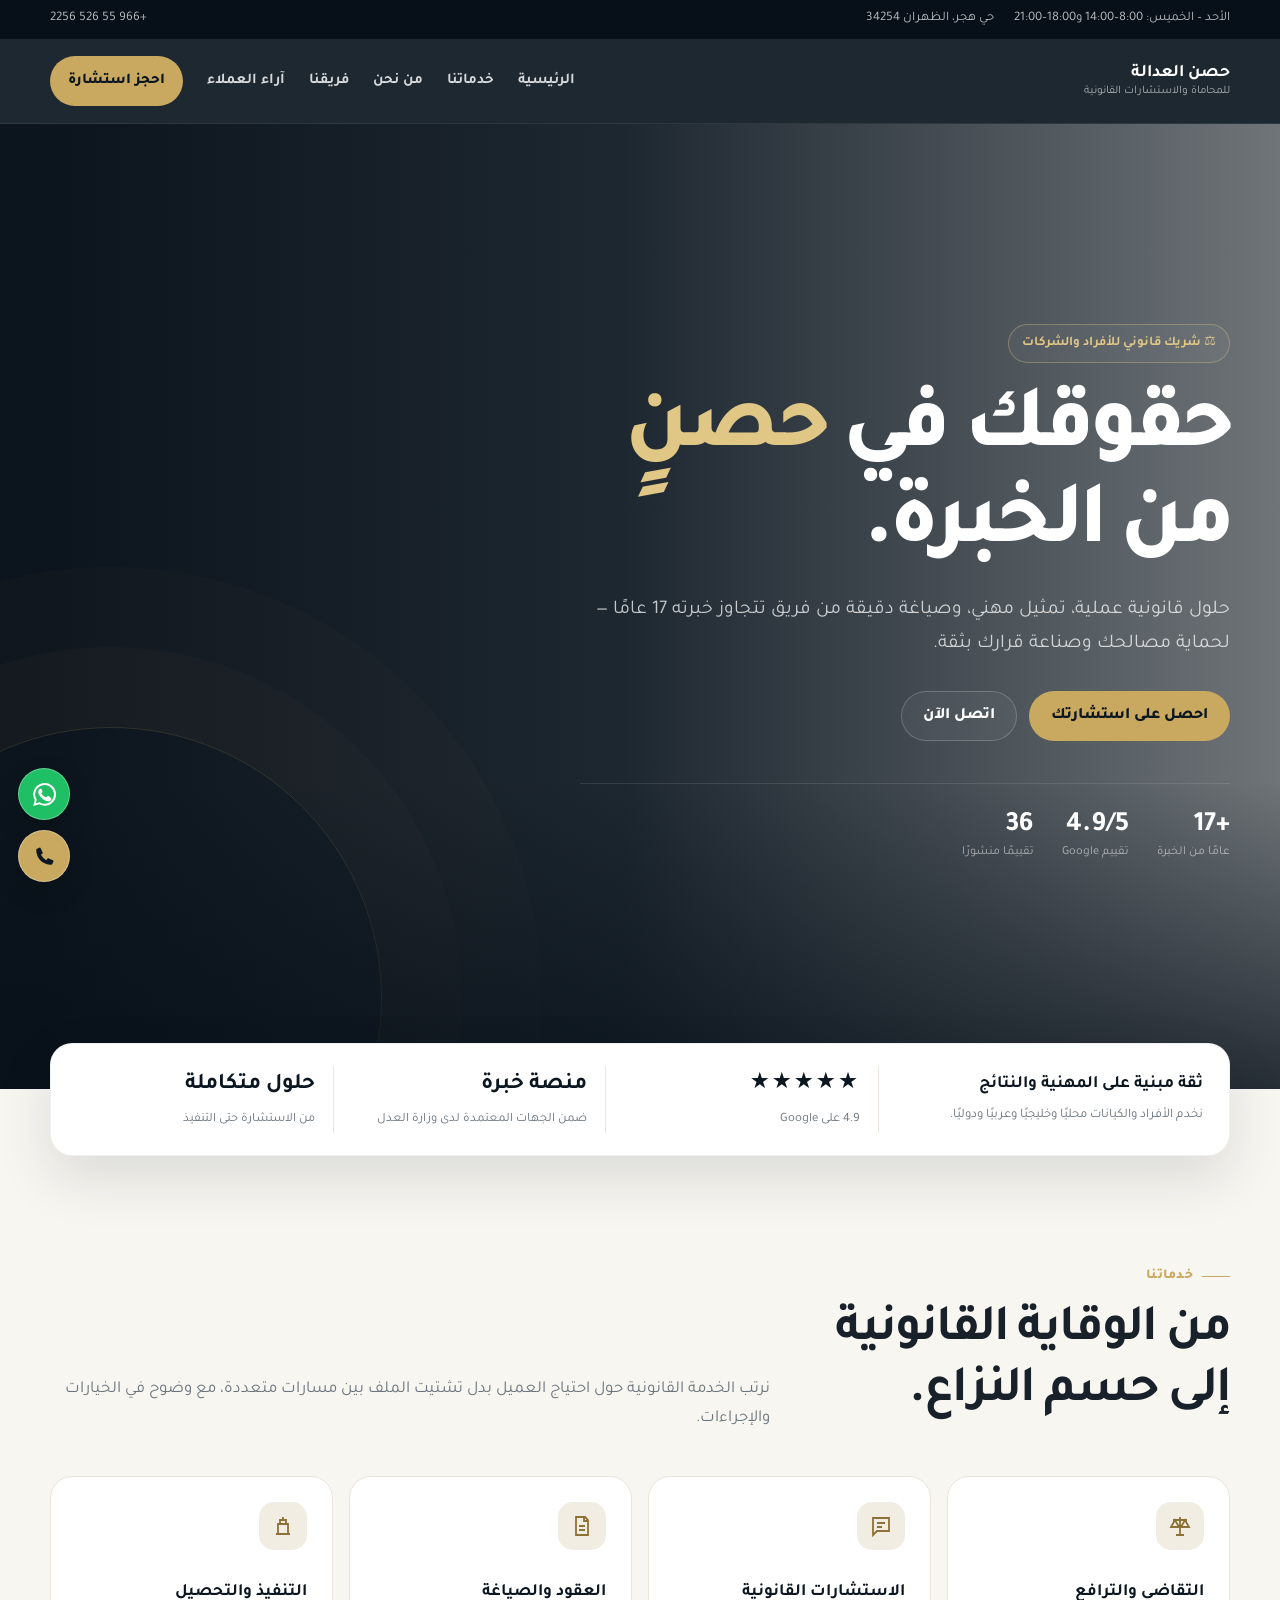
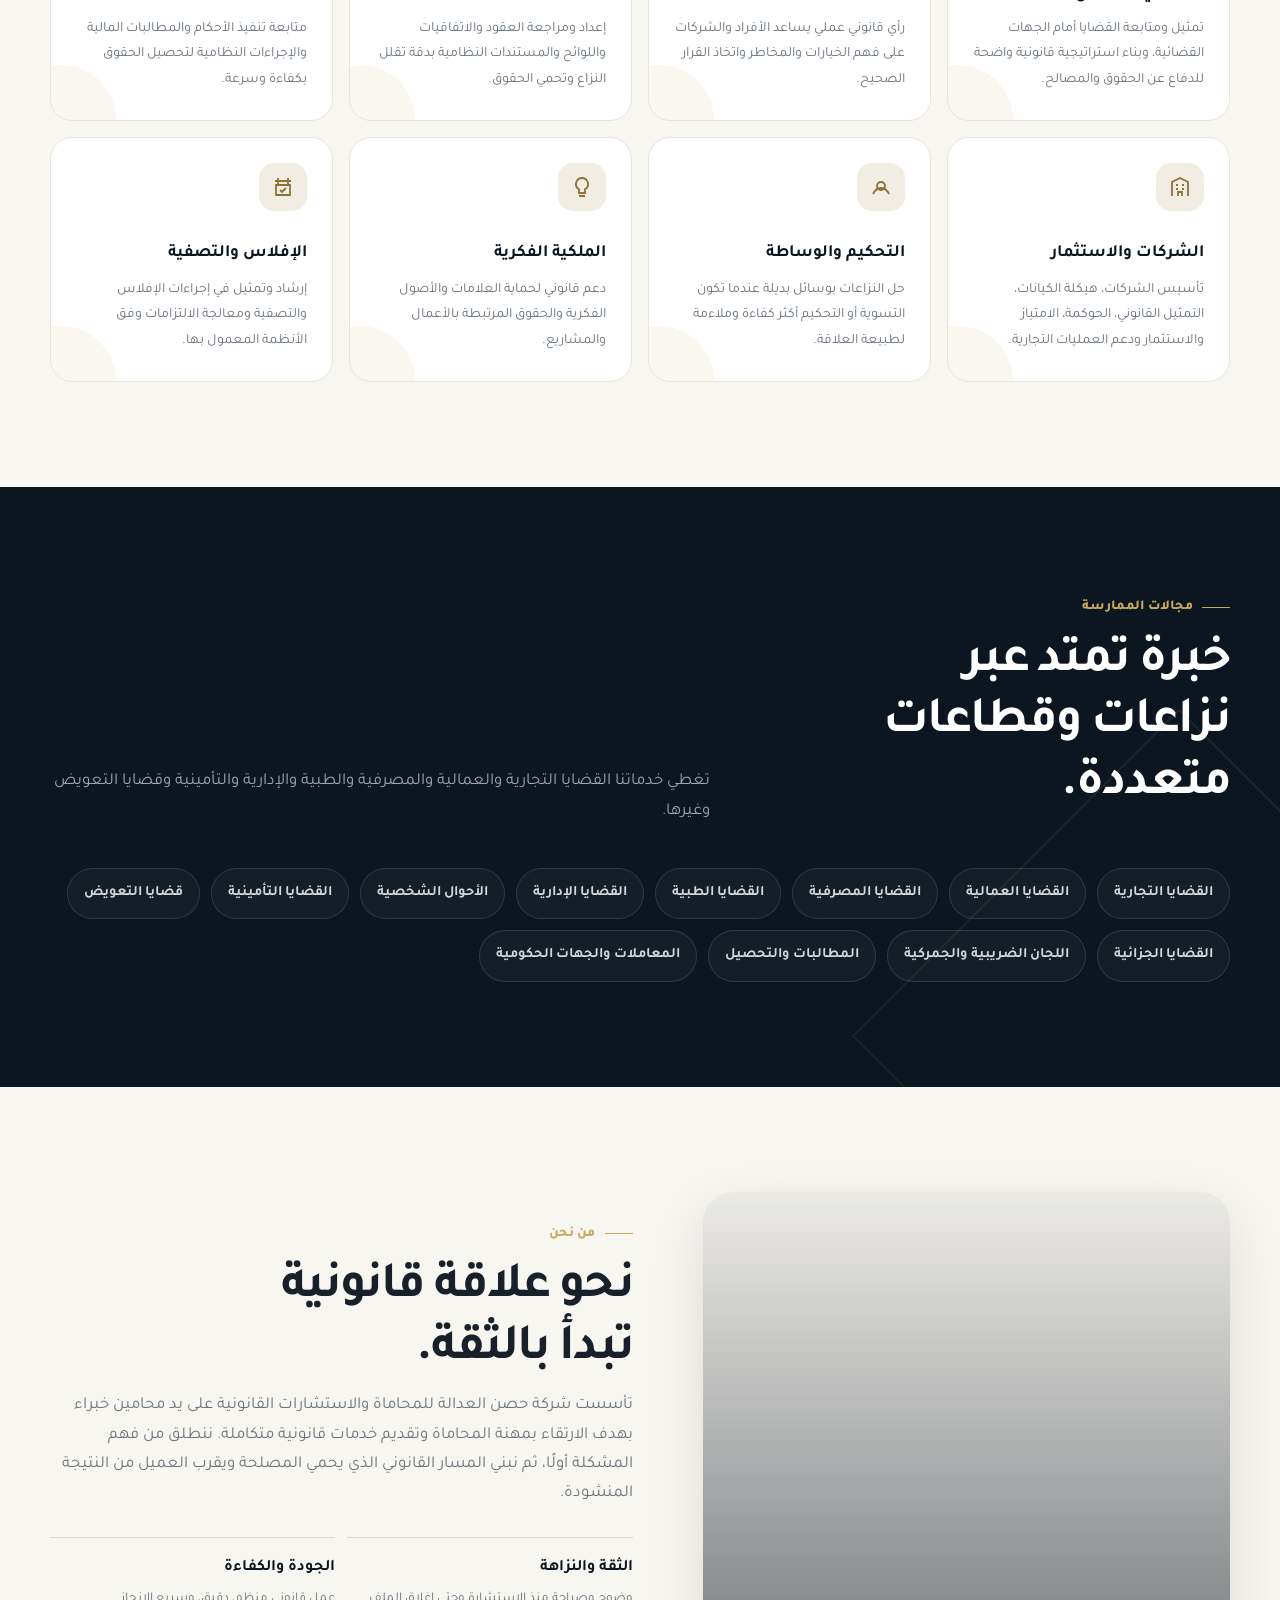
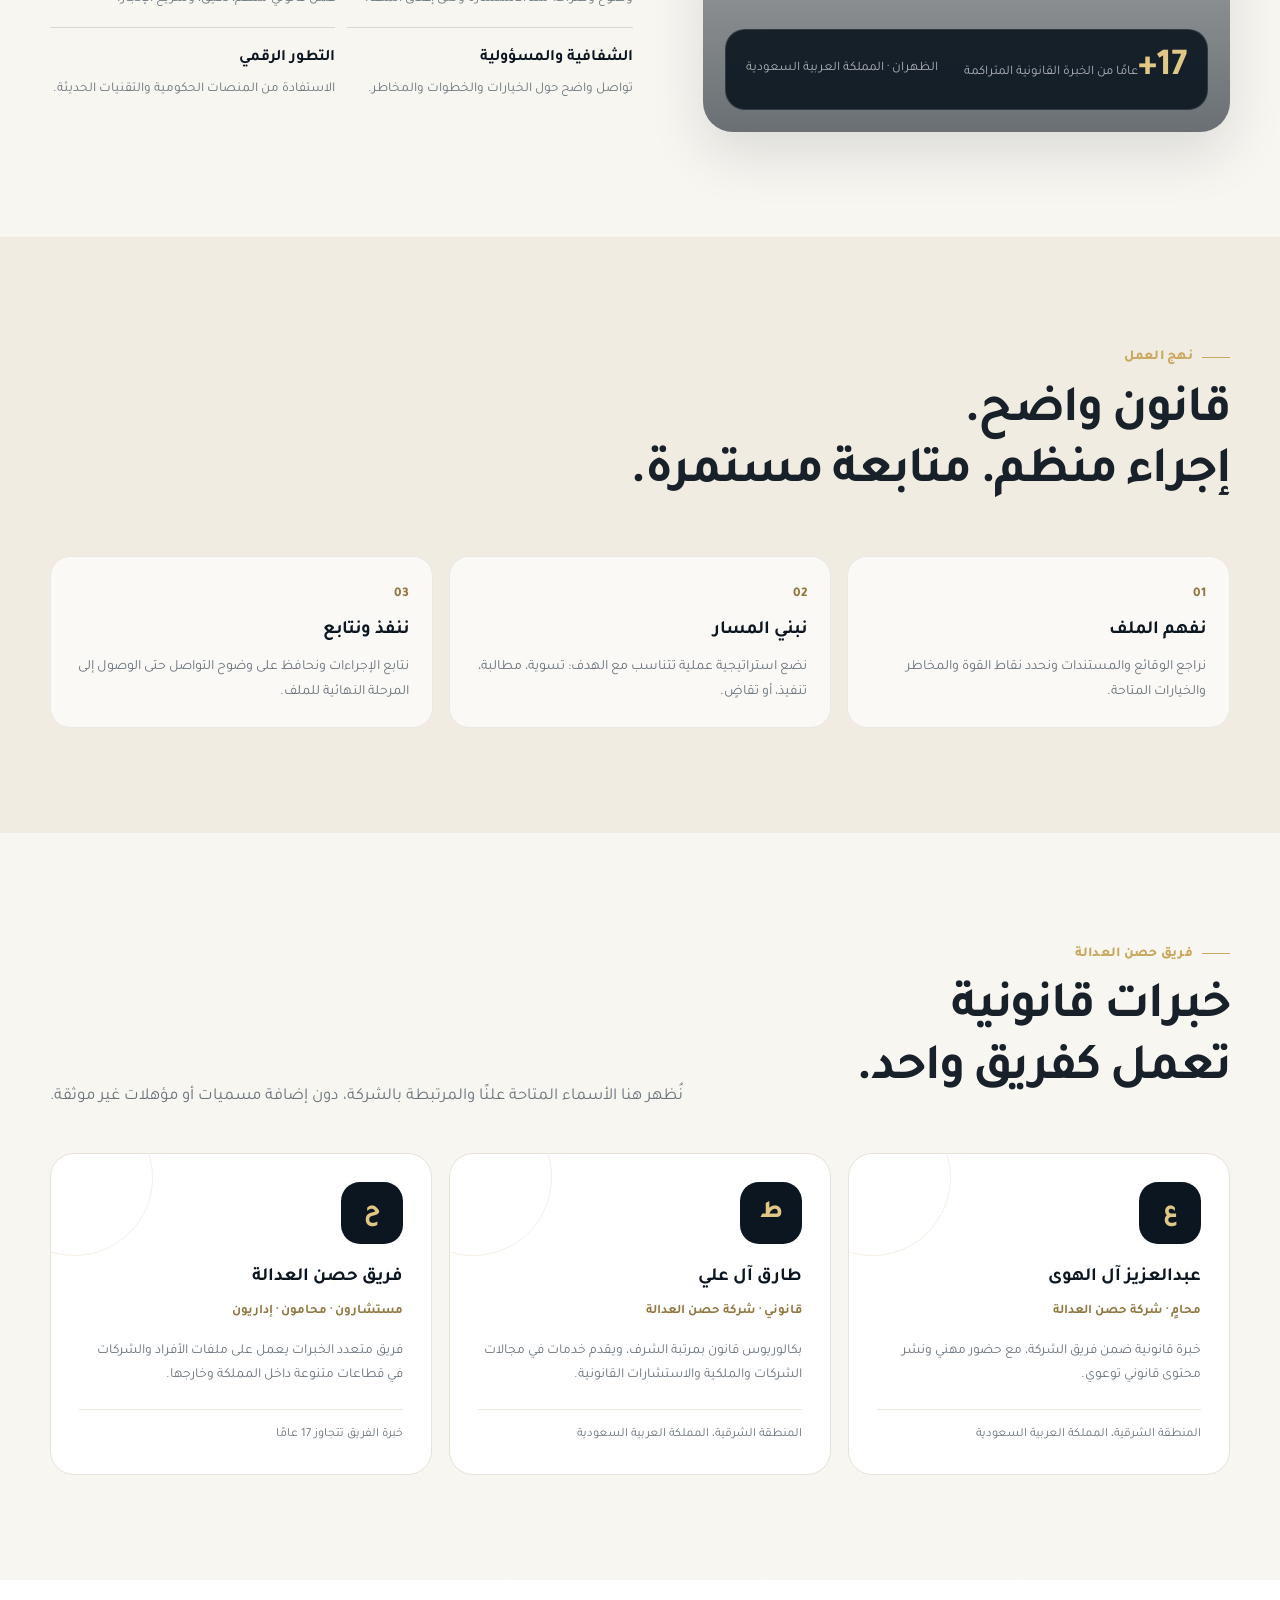
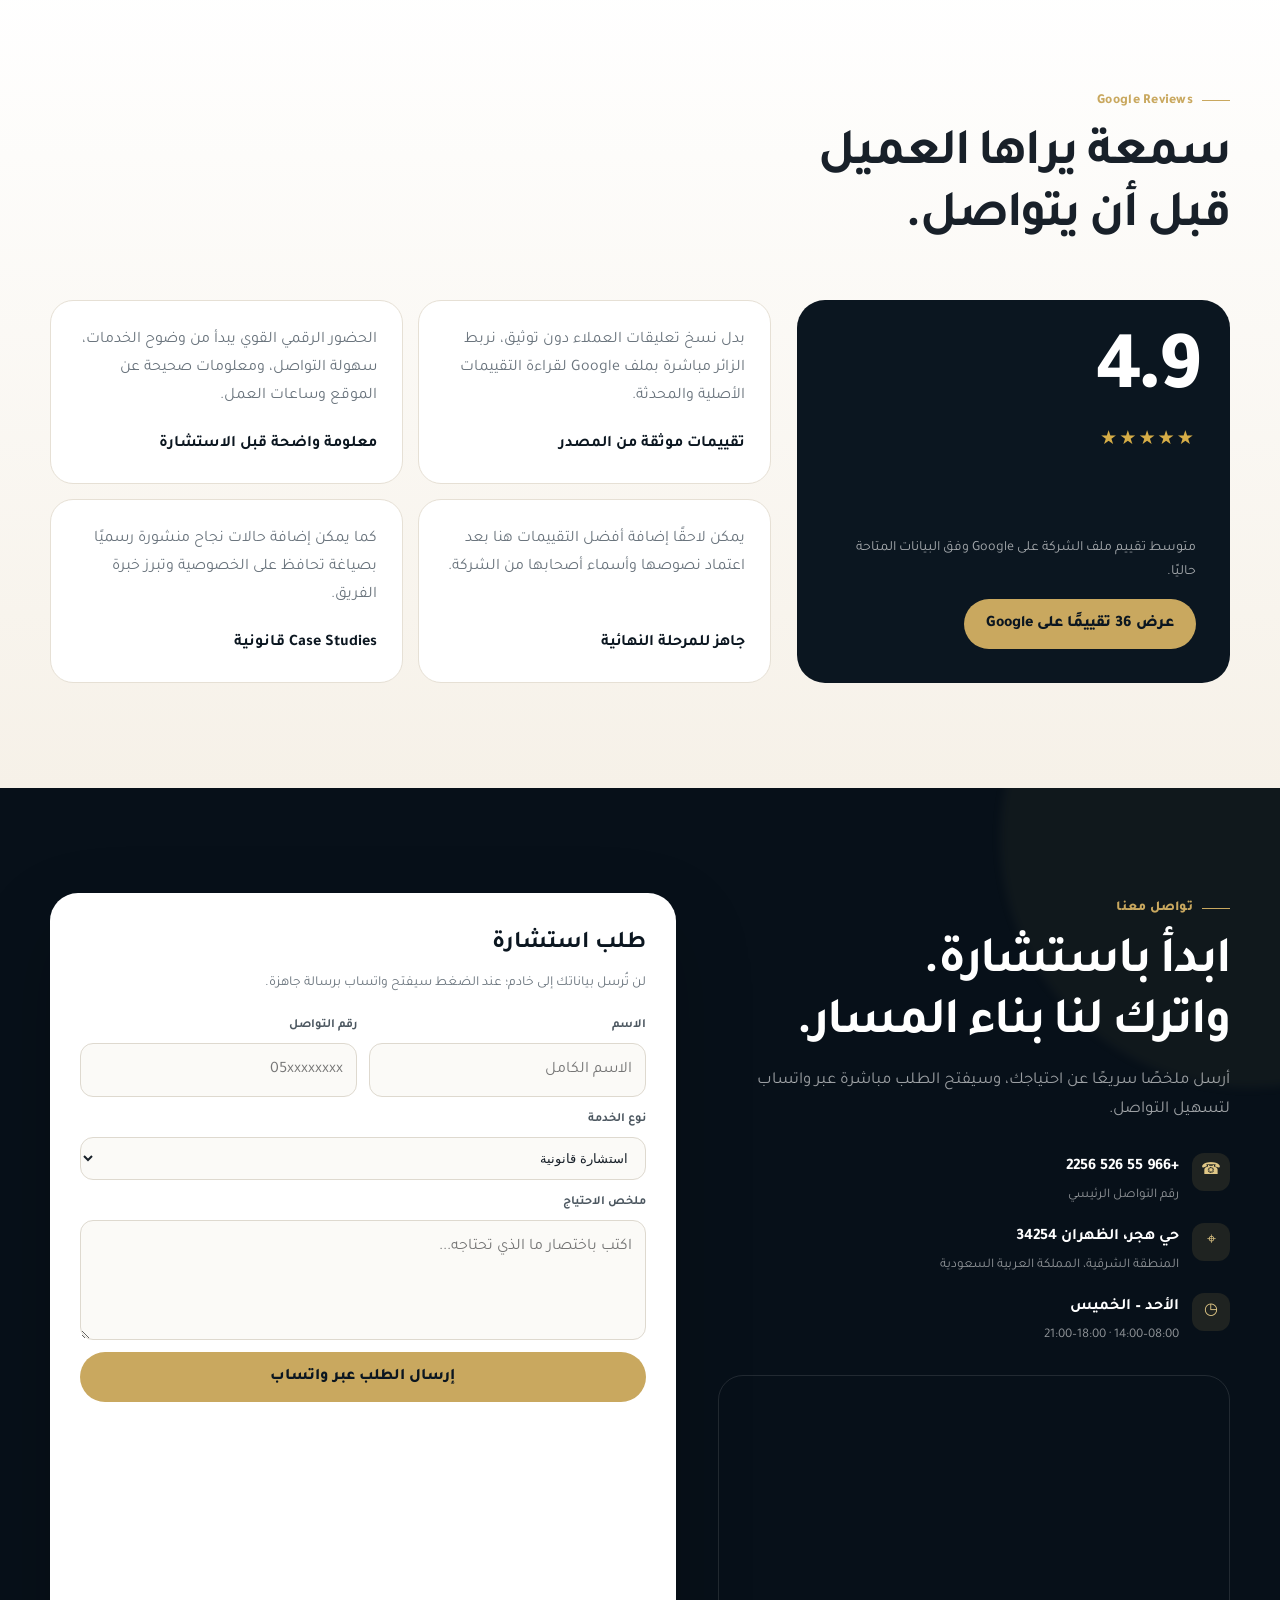
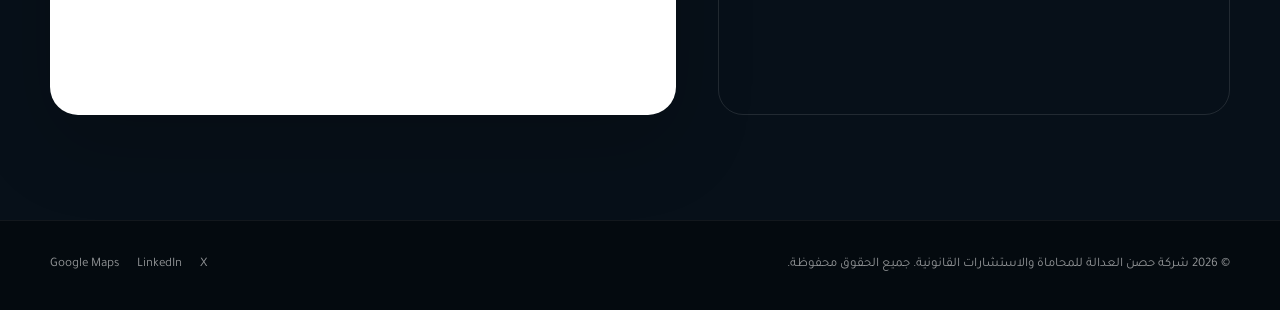
==== index.html @ 7fd6a467 "Build initial Hisn Al Adalah temporary website" ====
<!DOCTYPE html>
<html lang="ar" dir="rtl">
<head>
  <meta charset="UTF-8" />
  <meta name="viewport" content="width=device-width, initial-scale=1.0" />
  <meta name="theme-color" content="#0b1620" />
  <meta name="description" content="شركة حصن العدالة للمحاماة والاستشارات القانونية في الظهران. خدمات قانونية متكاملة للأفراد والشركات بخبرة فريق تتجاوز 17 عامًا." />
  <meta name="keywords" content="حصن العدالة, محامي الظهران, محامي الدمام, استشارات قانونية, محاماة, تقاضي, تنفيذ, عقود, شركات" />
  <meta property="og:title" content="حصن العدالة | للمحاماة والاستشارات القانونية" />
  <meta property="og:description" content="شريكك القانوني لحماية الحقوق وصناعة القرار بثقة." />
  <meta property="og:type" content="website" />
  <title>حصن العدالة | للمحاماة والاستشارات القانونية</title>
  <link rel="preconnect" href="https://fonts.googleapis.com" />
  <link rel="preconnect" href="https://fonts.gstatic.com" crossorigin />
  <link href="https://fonts.googleapis.com/css2?family=Tajawal:wght@400;500;600;700;800&display=swap" rel="stylesheet" />
  <style>
    :root {
      --navy: #0b1620;
      --navy-2: #102330;
      --navy-3: #173242;
      --gold: #c9a85f;
      --gold-2: #e0c786;
      --paper: #f8f6f1;
      --white: #ffffff;
      --ink: #182029;
      --muted: #6a747d;
      --line: rgba(201, 168, 95, .22);
      --shadow: 0 22px 55px rgba(10, 22, 32, .12);
      --radius: 24px;
      --max: 1180px;
    }

    * { box-sizing: border-box; }
    html { scroll-behavior: smooth; }
    body {
      margin: 0;
      font-family: "Tajawal", system-ui, -apple-system, sans-serif;
      color: var(--ink);
      background: var(--paper);
      line-height: 1.75;
      overflow-x: hidden;
    }
    body.menu-open { overflow: hidden; }
    a { color: inherit; text-decoration: none; }
    img { max-width: 100%; display: block; }
    button, input, textarea { font: inherit; }
    ::selection { background: var(--gold); color: var(--navy); }

    .container { width: min(calc(100% - 40px), var(--max)); margin-inline: auto; }
    .eyebrow {
      display: inline-flex;
      align-items: center;
      gap: 9px;
      color: var(--gold);
      font-size: .86rem;
      font-weight: 800;
      letter-spacing: .02em;
    }
    .eyebrow::before { content: ""; width: 28px; height: 1px; background: currentColor; }
    .section-title { margin: 12px 0 10px; font-size: clamp(2rem, 4vw, 3.35rem); line-height: 1.2; letter-spacing: -.04em; }
    .section-lead { margin: 0; color: var(--muted); max-width: 720px; font-size: 1.05rem; }

    .topbar { background: #071019; color: rgba(255,255,255,.72); font-size: .82rem; }
    .topbar-inner { min-height: 39px; display: flex; align-items: center; justify-content: space-between; gap: 18px; }
    .topbar-group { display: flex; gap: 20px; flex-wrap: wrap; }
    .topbar a:hover { color: var(--gold-2); }

    header {
      position: sticky;
      top: 0;
      z-index: 30;
      background: rgba(11, 22, 32, .92);
      backdrop-filter: blur(18px);
      border-bottom: 1px solid rgba(255,255,255,.07);
    }
    .nav { min-height: 84px; display: flex; align-items: center; justify-content: space-between; gap: 24px; }
    .brand { display: flex; align-items: center; gap: 12px; color: white; min-width: 225px; }
    .brand img { width: 58px; height: 58px; object-fit: contain; filter: drop-shadow(0 8px 20px rgba(0,0,0,.16)); }
    .brand-copy { display: grid; line-height: 1.25; }
    .brand-copy strong { font-size: 1.1rem; }
    .brand-copy span { font-size: .72rem; color: rgba(255,255,255,.62); }
    .nav-links { display: flex; align-items: center; gap: 24px; color: rgba(255,255,255,.82); font-size: .94rem; font-weight: 600; }
    .nav-links a { position: relative; padding-block: 8px; }
    .nav-links a::after { content:""; position:absolute; right:0; bottom:0; height:1px; width:0; background:var(--gold); transition:.25s ease; }
    .nav-links a:hover { color: white; }
    .nav-links a:hover::after { width:100%; }
    .nav-cta { display:inline-flex; align-items:center; gap:8px; background:var(--gold); color:var(--navy)!important; padding:12px 18px!important; border-radius:999px; font-weight:800!important; }
    .nav-cta::after { display:none; }
    .menu-btn { display:none; border:1px solid rgba(255,255,255,.15); background:transparent; color:white; width:45px; height:45px; border-radius:14px; cursor:pointer; font-size:1.35rem; }

    .hero {
      position: relative;
      min-height: 720px;
      display: grid;
      align-items: center;
      overflow: hidden;
      color: white;
      background:
        linear-gradient(90deg, rgba(7,16,25,.98) 3%, rgba(11,22,32,.92) 49%, rgba(11,22,32,.58) 100%),
        url('https://images.unsplash.com/photo-1589829545856-d10d557cf95f?auto=format&fit=crop&w=1800&q=85') center/cover no-repeat;
    }
    .hero::before {
      content:"";
      position:absolute;
      width:540px;
      height:540px;
      border:1px solid rgba(201,168,95,.18);
      border-radius:50%;
      left:-160px;
      bottom:-180px;
      box-shadow:0 0 0 80px rgba(201,168,95,.025), 0 0 0 160px rgba(201,168,95,.018);
    }
    .hero::after { content:""; position:absolute; inset:0; background:linear-gradient(180deg, transparent 68%, rgba(7,16,25,.7)); pointer-events:none; }
    .hero-content { position:relative; z-index:2; padding:95px 0 120px; max-width:760px; }
    .hero-kicker { display:inline-flex; align-items:center; gap:10px; padding:7px 13px; border:1px solid rgba(224,199,134,.35); border-radius:999px; background:rgba(255,255,255,.035); color:var(--gold-2); font-weight:700; font-size:.83rem; }
    .hero h1 { margin:22px 0 16px; font-size:clamp(3rem, 7vw, 5.8rem); line-height:1.07; letter-spacing:-.055em; font-weight:800; }
    .hero h1 em { color:var(--gold-2); font-style:normal; }
    .hero p { max-width:650px; color:rgba(255,255,255,.74); font-size:clamp(1rem, 1.8vw, 1.22rem); margin:0 0 30px; }
    .hero-actions { display:flex; flex-wrap:wrap; gap:12px; }
    .btn { display:inline-flex; align-items:center; justify-content:center; gap:9px; min-height:50px; padding:0 21px; border-radius:999px; border:1px solid transparent; font-weight:800; cursor:pointer; transition:.2s ease; }
    .btn-primary { background:var(--gold); color:var(--navy); }
    .btn-primary:hover { transform:translateY(-2px); background:var(--gold-2); }
    .btn-ghost { border-color:rgba(255,255,255,.2); color:white; background:rgba(255,255,255,.045); }
    .btn-ghost:hover { border-color:var(--gold); color:var(--gold-2); }
    .hero-proof { display:flex; gap:28px; margin-top:42px; padding-top:28px; border-top:1px solid rgba(255,255,255,.10); max-width:650px; flex-wrap:wrap; }
    .hero-proof div { display:grid; gap:2px; }
    .hero-proof strong { font-size:1.75rem; line-height:1; color:white; }
    .hero-proof span { font-size:.77rem; color:rgba(255,255,255,.55); }

    .trustbar { position:relative; z-index:4; margin-top:-46px; }
    .trustbox { background:white; border-radius:22px; box-shadow:var(--shadow); padding:22px 26px; display:grid; grid-template-columns:1.2fr repeat(3,1fr); align-items:center; gap:16px; border:1px solid rgba(10,22,32,.06); }
    .trust-intro strong { display:block; color:var(--navy); font-size:1.08rem; }
    .trust-intro span { color:var(--muted); font-size:.82rem; }
    .trust-item { padding-inline:18px; border-right:1px solid #ece7dc; }
    .trust-item b { display:block; color:var(--navy); font-size:1.4rem; }
    .trust-item span { color:var(--muted); font-size:.8rem; }
    .stars { color:#d6ad47; letter-spacing:2px; }

    section { padding:105px 0; }
    .section-head { display:flex; justify-content:space-between; align-items:end; gap:30px; margin-bottom:42px; }

    .services-grid { display:grid; grid-template-columns:repeat(4, 1fr); gap:16px; }
    .service-card { position:relative; background:white; border:1px solid #e9e5dd; border-radius:22px; padding:25px; min-height:245px; overflow:hidden; transition:.25s ease; }
    .service-card::after { content:""; position:absolute; width:110px; height:110px; border-radius:50%; background:rgba(201,168,95,.09); left:-45px; bottom:-55px; transition:.3s ease; }
    .service-card:hover { transform:translateY(-6px); box-shadow:0 18px 40px rgba(9,22,32,.09); border-color:rgba(201,168,95,.42); }
    .service-card:hover::after { transform:scale(1.35); }
    .icon { width:48px; height:48px; border-radius:15px; display:grid; place-items:center; background:#f1ede3; color:#8e7137; margin-bottom:28px; }
    .icon svg { width:24px; height:24px; stroke:currentColor; fill:none; stroke-width:1.8; }
    .service-card h3 { margin:0 0 9px; color:var(--navy); font-size:1.08rem; }
    .service-card p { margin:0; color:var(--muted); font-size:.88rem; line-height:1.8; }

    .practice { background:var(--navy); color:white; position:relative; overflow:hidden; }
    .practice::before { content:""; position:absolute; inset:auto -130px -180px auto; width:460px; height:460px; border:1px solid rgba(201,168,95,.16); transform:rotate(45deg); }
    .practice .section-title { color:white; }
    .practice .section-lead { color:rgba(255,255,255,.62); }
    .practice-tags { display:flex; flex-wrap:wrap; gap:11px; margin-top:38px; }
    .practice-tag { border:1px solid rgba(255,255,255,.12); background:rgba(255,255,255,.035); padding:12px 16px; border-radius:999px; color:rgba(255,255,255,.82); font-weight:600; font-size:.9rem; transition:.2s; }
    .practice-tag:hover { border-color:rgba(224,199,134,.55); color:var(--gold-2); }

    .about-grid { display:grid; grid-template-columns:.95fr 1.05fr; gap:70px; align-items:center; }
    .about-visual { min-height:540px; border-radius:30px; background:linear-gradient(180deg, rgba(11,22,32,.05), rgba(11,22,32,.60)), url('https://images.unsplash.com/photo-1450101499163-c8848c66ca85?auto=format&fit=crop&w=1200&q=85') center/cover; position:relative; overflow:hidden; box-shadow:var(--shadow); }
    .about-badge { position:absolute; bottom:22px; right:22px; left:22px; background:rgba(11,22,32,.90); backdrop-filter:blur(15px); color:white; border:1px solid rgba(255,255,255,.12); padding:20px; border-radius:20px; display:flex; justify-content:space-between; gap:16px; align-items:center; }
    .about-badge strong { font-size:2.4rem; color:var(--gold-2); line-height:1; }
    .about-badge span { color:rgba(255,255,255,.65); font-size:.82rem; }
    .values { display:grid; grid-template-columns:repeat(2,1fr); gap:12px; margin-top:28px; }
    .value { border-top:1px solid #ded8cc; padding:16px 0 2px; }
    .value b { display:block; color:var(--navy); margin-bottom:3px; }
    .value span { color:var(--muted); font-size:.84rem; }

    .credentials { background:#f0ece2; }
    .credential-grid { display:grid; grid-template-columns:repeat(3,1fr); gap:16px; }
    .credential { background:rgba(255,255,255,.68); border:1px solid rgba(11,22,32,.07); border-radius:20px; padding:23px; }
    .credential small { color:#927741; font-weight:800; }
    .credential h3 { margin:7px 0 7px; color:var(--navy); }
    .credential p { color:var(--muted); font-size:.88rem; margin:0; }

    .team-grid { display:grid; grid-template-columns:repeat(3,1fr); gap:17px; }
    .person { background:white; border:1px solid #e8e3d8; border-radius:24px; padding:28px; min-height:280px; display:flex; flex-direction:column; justify-content:space-between; position:relative; overflow:hidden; }
    .person::before { content:""; position:absolute; width:155px; height:155px; border-radius:50%; border:1px solid rgba(201,168,95,.18); left:-55px; top:-55px; }
    .person-avatar { width:62px; height:62px; border-radius:19px; display:grid; place-items:center; background:var(--navy); color:var(--gold-2); font-size:1.55rem; font-weight:800; }
    .person h3 { margin:18px 0 2px; color:var(--navy); }
    .person .role { color:#927741; font-size:.82rem; font-weight:700; }
    .person p { color:var(--muted); font-size:.86rem; margin:14px 0 0; }
    .person-meta { margin-top:22px; padding-top:14px; border-top:1px solid #eee9e0; color:var(--muted); font-size:.78rem; }

    .reviews { background:linear-gradient(180deg, #fff, #f6f1e8); }
    .review-wrap { display:grid; grid-template-columns:.75fr 1.25fr; gap:26px; align-items:stretch; }
    .rating-card { background:var(--navy); color:white; border-radius:28px; padding:34px; min-height:320px; display:flex; flex-direction:column; justify-content:space-between; }
    .rating-number { font-size:5.2rem; font-weight:800; line-height:1; letter-spacing:-.08em; }
    .rating-card p { color:rgba(255,255,255,.63); font-size:.88rem; }
    .review-note { display:grid; grid-template-columns:repeat(2,1fr); gap:15px; }
    .quote { background:white; border:1px solid #e6e0d5; border-radius:23px; padding:25px; display:flex; flex-direction:column; justify-content:space-between; }
    .quote p { color:var(--muted); margin:0 0 20px; }
    .quote b { color:var(--navy); }

    .contact { background:#071019; color:white; position:relative; overflow:hidden; }
    .contact::before { content:""; position:absolute; width:500px; height:500px; border-radius:50%; background:rgba(201,168,95,.05); filter:blur(5px); right:-220px; top:-200px; }
    .contact-grid { display:grid; grid-template-columns:.9fr 1.1fr; gap:42px; position:relative; z-index:2; }
    .contact .section-title { color:white; }
    .contact .section-lead { color:rgba(255,255,255,.6); }
    .contact-list { display:grid; gap:14px; margin-top:28px; }
    .contact-row { display:flex; gap:13px; align-items:flex-start; color:rgba(255,255,255,.76); }
    .contact-row i { width:38px; height:38px; min-width:38px; border-radius:12px; display:grid; place-items:center; background:rgba(201,168,95,.12); color:var(--gold-2); font-style:normal; }
    .contact-row strong { display:block; color:white; }
    .contact-row span { font-size:.83rem; color:rgba(255,255,255,.55); }
    .form { background:white; color:var(--ink); border-radius:28px; padding:30px; box-shadow:0 30px 80px rgba(0,0,0,.18); }
    .form h3 { margin:0 0 6px; color:var(--navy); font-size:1.5rem; }
    .form > p { margin:0 0 20px; color:var(--muted); font-size:.86rem; }
    .field-grid { display:grid; grid-template-columns:1fr 1fr; gap:12px; }
    .field { display:grid; gap:6px; margin-bottom:12px; }
    .field label { font-size:.78rem; font-weight:700; color:#4d5861; }
    .field input, .field textarea, .field select { width:100%; border:1px solid #ded9cf; border-radius:13px; background:#fbfaf7; padding:12px 13px; outline:none; transition:.2s; color:var(--ink); }
    .field input:focus, .field textarea:focus, .field select:focus { border-color:#b69650; box-shadow:0 0 0 3px rgba(201,168,95,.12); }
    .field textarea { min-height:120px; resize:vertical; }
    .form .btn { width:100%; border:0; }
    .map { height:340px; border-radius:25px; overflow:hidden; border:1px solid rgba(255,255,255,.11); margin-top:26px; }
    .map iframe { width:100%; height:100%; border:0; filter:saturate(.75) contrast(1.03); }

    footer { background:#040a0f; color:rgba(255,255,255,.56); padding:33px 0; font-size:.82rem; border-top:1px solid rgba(255,255,255,.06); }
    .footer-inner { display:flex; justify-content:space-between; align-items:center; gap:18px; flex-wrap:wrap; }
    .footer-links { display:flex; gap:18px; }
    .footer-links a:hover { color:var(--gold-2); }

    .floating { position:fixed; z-index:40; left:18px; bottom:18px; display:grid; gap:10px; }
    .float-btn { width:52px; height:52px; border-radius:50%; display:grid; place-items:center; box-shadow:0 10px 26px rgba(0,0,0,.18); border:1px solid rgba(255,255,255,.3); transition:.2s; }
    .float-btn:hover { transform:translateY(-3px) scale(1.03); }
    .whatsapp { background:#1fbf65; color:white; }
    .phone { background:var(--gold); color:var(--navy); }
    .float-btn svg { width:23px; height:23px; fill:currentColor; }

    .reveal { opacity:0; transform:translateY(18px); transition:.65s ease; }
    .reveal.visible { opacity:1; transform:none; }

    @media (max-width: 980px) {
      .menu-btn { display:block; }
      .nav-links { position:fixed; inset:123px 0 auto 0; background:#0a151e; display:none; flex-direction:column; align-items:stretch; padding:25px 24px 30px; border-top:1px solid rgba(255,255,255,.08); box-shadow:0 20px 40px rgba(0,0,0,.22); }
      .nav-links.open { display:flex; }
      .nav-links a { padding:10px 0; }
      .nav-cta { justify-content:center; }
      .services-grid { grid-template-columns:repeat(2,1fr); }
      .about-grid, .contact-grid, .review-wrap { grid-template-columns:1fr; }
      .about-grid { gap:35px; }
      .about-visual { min-height:420px; order:2; }
      .credential-grid, .team-grid { grid-template-columns:1fr 1fr; }
      .trustbox { grid-template-columns:1fr 1fr; }
      .trust-intro { grid-column:1/-1; }
      .trust-item { border-right:0; border-top:1px solid #eee8dc; padding:12px 0 0; }
    }

    @media (max-width: 640px) {
      .container { width:min(calc(100% - 28px), var(--max)); }
      .topbar-inner { min-height:34px; }
      .topbar-group:first-child { display:none; }
      .topbar-group { width:100%; justify-content:center; }
      .nav { min-height:74px; }
      .brand { min-width:0; }
      .brand img { width:49px; height:49px; }
      .brand-copy strong { font-size:.98rem; }
      .brand-copy span { font-size:.62rem; }
      .nav-links { inset:108px 0 auto 0; }
      .hero { min-height:690px; background-position:63% center; }
      .hero-content { padding:80px 0 105px; }
      .hero h1 { font-size:clamp(2.65rem, 13vw, 4.5rem); }
      .hero-proof { gap:18px; }
      .hero-proof strong { font-size:1.45rem; }
      .trustbar { margin-top:-32px; }
      .trustbox { padding:18px; }
      section { padding:78px 0; }
      .section-head { display:block; }
      .section-lead { font-size:.97rem; }
      .services-grid, .credential-grid, .team-grid, .review-note, .values, .field-grid { grid-template-columns:1fr; }
      .service-card { min-height:auto; }
      .about-visual { min-height:360px; }
      .about-badge { right:14px; left:14px; bottom:14px; }
      .rating-card { min-height:270px; }
      .form { padding:22px; }
      .map { height:280px; }
      .footer-inner { justify-content:center; text-align:center; }
      .floating { left:12px; bottom:12px; }
      .float-btn { width:48px; height:48px; }
    }
  </style>
  <script type="application/ld+json">
  {
    "@context": "https://schema.org",
    "@type": "LegalService",
    "name": "شركة حصن العدالة للمحاماة والاستشارات القانونية",
    "url": "https://hisn-aladalah.com/",
    "telephone": "+966555262256",
    "address": {
      "@type": "PostalAddress",
      "addressLocality": "الظهران",
      "addressRegion": "المنطقة الشرقية",
      "postalCode": "34254",
      "addressCountry": "SA"
    },
    "aggregateRating": {
      "@type": "AggregateRating",
      "ratingValue": "4.9",
      "reviewCount": "36",
      "bestRating": "5"
    },
    "openingHoursSpecification": [
      {
        "@type": "OpeningHoursSpecification",
        "dayOfWeek": ["Sunday","Monday","Tuesday","Wednesday","Thursday"],
        "opens": "08:00",
        "closes": "14:00"
      },
      {
        "@type": "OpeningHoursSpecification",
        "dayOfWeek": ["Sunday","Monday","Tuesday","Wednesday","Thursday"],
        "opens": "18:00",
        "closes": "21:00"
      }
    ]
  }
  </script>
</head>
<body>
  <div class="topbar">
    <div class="container topbar-inner">
      <div class="topbar-group">
        <span>الأحد – الخميس: 8:00–14:00 و18:00–21:00</span>
        <span>حي هجر، الظهران 34254</span>
      </div>
      <div class="topbar-group">
        <a href="tel:+966555262256">+966 55 526 2256</a>
      </div>
    </div>
  </div>

  <header>
    <div class="container nav">
      <a class="brand" href="#home" aria-label="حصن العدالة">
        <img src="https://hisn-aladalah.com/wp-content/uploads/2025/07/logo-02-1-1.png" alt="شعار حصن العدالة" onerror="this.style.display='none'" />
        <span class="brand-copy">
          <strong>حصن العدالة</strong>
          <span>للمحاماة والاستشارات القانونية</span>
        </span>
      </a>
      <button class="menu-btn" id="menuBtn" aria-label="القائمة">☰</button>
      <nav class="nav-links" id="navLinks">
        <a href="#home">الرئيسية</a>
        <a href="#services">خدماتنا</a>
        <a href="#about">من نحن</a>
        <a href="#team">فريقنا</a>
        <a href="#reviews">آراء العملاء</a>
        <a href="#contact" class="nav-cta">احجز استشارة</a>
      </nav>
    </div>
  </header>

  <main>
    <section class="hero" id="home">
      <div class="container">
        <div class="hero-content">
          <span class="hero-kicker">⚖ شريك قانوني للأفراد والشركات</span>
          <h1>حقوقك في <em>حصنٍ</em><br/>من الخبرة.</h1>
          <p>حلول قانونية عملية، تمثيل مهني، وصياغة دقيقة من فريق تتجاوز خبرته 17 عامًا — لحماية مصالحك وصناعة قرارك بثقة.</p>
          <div class="hero-actions">
            <a href="#contact" class="btn btn-primary">احصل على استشارتك</a>
            <a href="tel:+966555262256" class="btn btn-ghost">اتصل الآن</a>
          </div>
          <div class="hero-proof">
            <div><strong>+17</strong><span>عامًا من الخبرة</span></div>
            <div><strong>4.9/5</strong><span>تقييم Google</span></div>
            <div><strong>36</strong><span>تقييمًا منشورًا</span></div>
          </div>
        </div>
      </div>
    </section>

    <div class="trustbar">
      <div class="container">
        <div class="trustbox reveal">
          <div class="trust-intro">
            <strong>ثقة مبنية على المهنية والنتائج</strong>
            <span>نخدم الأفراد والكيانات محليًا وخليجيًا وعربيًا ودوليًا.</span>
          </div>
          <div class="trust-item"><b class="stars">★★★★★</b><span>4.9 على Google</span></div>
          <div class="trust-item"><b>منصة خبرة</b><span>ضمن الجهات المعتمدة لدى وزارة العدل</span></div>
          <div class="trust-item"><b>حلول متكاملة</b><span>من الاستشارة حتى التنفيذ</span></div>
        </div>
      </div>
    </div>

    <section id="services">
      <div class="container">
        <div class="section-head reveal">
          <div>
            <span class="eyebrow">خدماتنا</span>
            <h2 class="section-title">من الوقاية القانونية<br/>إلى حسم النزاع.</h2>
          </div>
          <p class="section-lead">نرتب الخدمة القانونية حول احتياج العميل بدل تشتيت الملف بين مسارات متعددة، مع وضوح في الخيارات والإجراءات.</p>
        </div>
        <div class="services-grid">
          <article class="service-card reveal">
            <div class="icon"><svg viewBox="0 0 24 24"><path d="M12 3v18M5 6h14M7 6l-4 7h8L7 6Zm10 0-4 7h8l-4-7ZM8 21h8"/></svg></div>
            <h3>التقاضي والترافع</h3><p>تمثيل ومتابعة القضايا أمام الجهات القضائية، وبناء استراتيجية قانونية واضحة للدفاع عن الحقوق والمصالح.</p>
          </article>
          <article class="service-card reveal">
            <div class="icon"><svg viewBox="0 0 24 24"><path d="M4 4h16v13H8l-4 4V4Z"/><path d="M8 9h8M8 13h5"/></svg></div>
            <h3>الاستشارات القانونية</h3><p>رأي قانوني عملي يساعد الأفراد والشركات على فهم الخيارات والمخاطر واتخاذ القرار الصحيح.</p>
          </article>
          <article class="service-card reveal">
            <div class="icon"><svg viewBox="0 0 24 24"><path d="M6 3h9l3 3v15H6z"/><path d="M14 3v4h4M9 12h6M9 16h6"/></svg></div>
            <h3>العقود والصياغة</h3><p>إعداد ومراجعة العقود والاتفاقيات واللوائح والمستندات النظامية بدقة تقلل النزاع وتحمي الحقوق.</p>
          </article>
          <article class="service-card reveal">
            <div class="icon"><svg viewBox="0 0 24 24"><path d="M5 20h14M7 20V10h10v10M9 10V6h6v4M12 3v3"/></svg></div>
            <h3>التنفيذ والتحصيل</h3><p>متابعة تنفيذ الأحكام والمطالبات المالية والإجراءات النظامية لتحصيل الحقوق بكفاءة وسرعة.</p>
          </article>
          <article class="service-card reveal">
            <div class="icon"><svg viewBox="0 0 24 24"><path d="M4 21V7l8-4 8 4v14M8 10h2M14 10h2M8 14h2M14 14h2M10 21v-4h4v4"/></svg></div>
            <h3>الشركات والاستثمار</h3><p>تأسيس الشركات، هيكلة الكيانات، التمثيل القانوني، الحوكمة، الامتياز والاستثمار ودعم العمليات التجارية.</p>
          </article>
          <article class="service-card reveal">
            <div class="icon"><svg viewBox="0 0 24 24"><path d="M4 19c4-8 12-8 16 0M8 11a4 4 0 1 0 8 0 4 4 0 0 0-8 0Z"/></svg></div>
            <h3>التحكيم والوساطة</h3><p>حل النزاعات بوسائل بديلة عندما تكون التسوية أو التحكيم أكثر كفاءة وملاءمة لطبيعة العلاقة.</p>
          </article>
          <article class="service-card reveal">
            <div class="icon"><svg viewBox="0 0 24 24"><path d="M12 3a6 6 0 0 0-3 11.2V18h6v-3.8A6 6 0 0 0 12 3Z"/><path d="M9 21h6M9 18h6"/></svg></div>
            <h3>الملكية الفكرية</h3><p>دعم قانوني لحماية العلامات والأصول الفكرية والحقوق المرتبطة بالأعمال والمشاريع.</p>
          </article>
          <article class="service-card reveal">
            <div class="icon"><svg viewBox="0 0 24 24"><path d="M4 6h16M7 3v6M17 3v6M5 10h14v10H5z"/><path d="m9 15 2 2 4-4"/></svg></div>
            <h3>الإفلاس والتصفية</h3><p>إرشاد وتمثيل في إجراءات الإفلاس والتصفية ومعالجة الالتزامات وفق الأنظمة المعمول بها.</p>
          </article>
        </div>
      </div>
    </section>

    <section class="practice">
      <div class="container">
        <div class="section-head reveal">
          <div>
            <span class="eyebrow">مجالات الممارسة</span>
            <h2 class="section-title">خبرة تمتد عبر<br/>نزاعات وقطاعات متعددة.</h2>
          </div>
          <p class="section-lead">تغطي خدماتنا القضايا التجارية والعمالية والمصرفية والطبية والإدارية والتأمينية وقضايا التعويض وغيرها.</p>
        </div>
        <div class="practice-tags reveal">
          <span class="practice-tag">القضايا التجارية</span>
          <span class="practice-tag">القضايا العمالية</span>
          <span class="practice-tag">القضايا المصرفية</span>
          <span class="practice-tag">القضايا الطبية</span>
          <span class="practice-tag">القضايا الإدارية</span>
          <span class="practice-tag">الأحوال الشخصية</span>
          <span class="practice-tag">القضايا التأمينية</span>
          <span class="practice-tag">قضايا التعويض</span>
          <span class="practice-tag">القضايا الجزائية</span>
          <span class="practice-tag">اللجان الضريبية والجمركية</span>
          <span class="practice-tag">المطالبات والتحصيل</span>
          <span class="practice-tag">المعاملات والجهات الحكومية</span>
        </div>
      </div>
    </section>

    <section id="about">
      <div class="container about-grid">
        <div class="about-visual reveal">
          <div class="about-badge">
            <div><strong>17+</strong><span>عامًا من الخبرة القانونية المتراكمة</span></div>
            <span>الظهران · المملكة العربية السعودية</span>
          </div>
        </div>
        <div class="reveal">
          <span class="eyebrow">من نحن</span>
          <h2 class="section-title">نحو علاقة قانونية<br/>تبدأ بالثقة.</h2>
          <p class="section-lead">تأسست شركة حصن العدالة للمحاماة والاستشارات القانونية على يد محامين خبراء بهدف الارتقاء بمهنة المحاماة وتقديم خدمات قانونية متكاملة. ننطلق من فهم المشكلة أولًا، ثم نبني المسار القانوني الذي يحمي المصلحة ويقرب العميل من النتيجة المنشودة.</p>
          <div class="values">
            <div class="value"><b>الثقة والنزاهة</b><span>وضوح وصراحة منذ الاستشارة وحتى إغلاق الملف.</span></div>
            <div class="value"><b>الجودة والكفاءة</b><span>عمل قانوني منظم، دقيق، وسريع الإنجاز.</span></div>
            <div class="value"><b>الشفافية والمسؤولية</b><span>تواصل واضح حول الخيارات والخطوات والمخاطر.</span></div>
            <div class="value"><b>التطور الرقمي</b><span>الاستفادة من المنصات الحكومية والتقنيات الحديثة.</span></div>
          </div>
        </div>
      </div>
    </section>

    <section class="credentials">
      <div class="container">
        <div class="section-head reveal">
          <div>
            <span class="eyebrow">نهج العمل</span>
            <h2 class="section-title">قانون واضح.<br/>إجراء منظم. متابعة مستمرة.</h2>
          </div>
        </div>
        <div class="credential-grid">
          <article class="credential reveal"><small>01</small><h3>نفهم الملف</h3><p>نراجع الوقائع والمستندات ونحدد نقاط القوة والمخاطر والخيارات المتاحة.</p></article>
          <article class="credential reveal"><small>02</small><h3>نبني المسار</h3><p>نضع استراتيجية عملية تتناسب مع الهدف: تسوية، مطالبة، تنفيذ، أو تقاضٍ.</p></article>
          <article class="credential reveal"><small>03</small><h3>ننفذ ونتابع</h3><p>نتابع الإجراءات ونحافظ على وضوح التواصل حتى الوصول إلى المرحلة النهائية للملف.</p></article>
        </div>
      </div>
    </section>

    <section id="team">
      <div class="container">
        <div class="section-head reveal">
          <div>
            <span class="eyebrow">فريق حصن العدالة</span>
            <h2 class="section-title">خبرات قانونية<br/>تعمل كفريق واحد.</h2>
          </div>
          <p class="section-lead">نُظهر هنا الأسماء المتاحة علنًا والمرتبطة بالشركة، دون إضافة مسميات أو مؤهلات غير موثقة.</p>
        </div>
        <div class="team-grid">
          <article class="person reveal">
            <div>
              <div class="person-avatar">ع</div>
              <h3>عبدالعزيز آل الهوى</h3>
              <span class="role">محامٍ · شركة حصن العدالة</span>
              <p>خبرة قانونية ضمن فريق الشركة، مع حضور مهني ونشر محتوى قانوني توعوي.</p>
            </div>
            <div class="person-meta">المنطقة الشرقية، المملكة العربية السعودية</div>
          </article>
          <article class="person reveal">
            <div>
              <div class="person-avatar">ط</div>
              <h3>طارق آل علي</h3>
              <span class="role">قانوني · شركة حصن العدالة</span>
              <p>بكالوريوس قانون بمرتبة الشرف، ويقدم خدمات في مجالات الشركات والملكية والاستشارات القانونية.</p>
            </div>
            <div class="person-meta">المنطقة الشرقية، المملكة العربية السعودية</div>
          </article>
          <article class="person reveal">
            <div>
              <div class="person-avatar">ح</div>
              <h3>فريق حصن العدالة</h3>
              <span class="role">مستشارون · محامون · إداريون</span>
              <p>فريق متعدد الخبرات يعمل على ملفات الأفراد والشركات في قطاعات متنوعة داخل المملكة وخارجها.</p>
            </div>
            <div class="person-meta">خبرة الفريق تتجاوز 17 عامًا</div>
          </article>
        </div>
      </div>
    </section>

    <section class="reviews" id="reviews">
      <div class="container">
        <div class="section-head reveal">
          <div>
            <span class="eyebrow">Google Reviews</span>
            <h2 class="section-title">سمعة يراها العميل<br/>قبل أن يتواصل.</h2>
          </div>
        </div>
        <div class="review-wrap">
          <div class="rating-card reveal">
            <div>
              <div class="rating-number">4.9</div>
              <div class="stars" style="font-size:1.2rem;margin-top:8px">★★★★★</div>
            </div>
            <div>
              <p>متوسط تقييم ملف الشركة على Google وفق البيانات المتاحة حاليًا.</p>
              <a class="btn btn-primary" href="https://maps.app.goo.gl/k32NxTdPpVgLrrjL6?g_st=ic" target="_blank" rel="noopener">عرض 36 تقييمًا على Google</a>
            </div>
          </div>
          <div class="review-note">
            <article class="quote reveal"><p>بدل نسخ تعليقات العملاء دون توثيق، نربط الزائر مباشرة بملف Google لقراءة التقييمات الأصلية والمحدثة.</p><b>تقييمات موثقة من المصدر</b></article>
            <article class="quote reveal"><p>الحضور الرقمي القوي يبدأ من وضوح الخدمات، سهولة التواصل، ومعلومات صحيحة عن الموقع وساعات العمل.</p><b>معلومة واضحة قبل الاستشارة</b></article>
            <article class="quote reveal"><p>يمكن لاحقًا إضافة أفضل التقييمات هنا بعد اعتماد نصوصها وأسماء أصحابها من الشركة.</p><b>جاهز للمرحلة النهائية</b></article>
            <article class="quote reveal"><p>كما يمكن إضافة حالات نجاح منشورة رسميًا بصياغة تحافظ على الخصوصية وتبرز خبرة الفريق.</p><b>Case Studies قانونية</b></article>
          </div>
        </div>
      </div>
    </section>

    <section class="contact" id="contact">
      <div class="container contact-grid">
        <div class="reveal">
          <span class="eyebrow">تواصل معنا</span>
          <h2 class="section-title">ابدأ باستشارة.<br/>واترك لنا بناء المسار.</h2>
          <p class="section-lead">أرسل ملخصًا سريعًا عن احتياجك، وسيفتح الطلب مباشرة عبر واتساب لتسهيل التواصل.</p>
          <div class="contact-list">
            <div class="contact-row"><i>☎</i><div><strong>+966 55 526 2256</strong><span>رقم التواصل الرئيسي</span></div></div>
            <div class="contact-row"><i>⌖</i><div><strong>حي هجر، الظهران 34254</strong><span>المنطقة الشرقية، المملكة العربية السعودية</span></div></div>
            <div class="contact-row"><i>◷</i><div><strong>الأحد – الخميس</strong><span>08:00–14:00 · 18:00–21:00</span></div></div>
          </div>
          <div class="map">
            <iframe loading="lazy" allowfullscreen src="https://www.google.com/maps?q=%D8%B4%D8%B1%D9%83%D8%A9%20%D8%AD%D8%B5%D9%86%20%D8%A7%D9%84%D8%B9%D8%AF%D8%A7%D9%84%D8%A9%20%D9%84%D9%84%D9%85%D8%AD%D8%A7%D9%85%D8%A7%D8%A9%20%D9%88%D8%A7%D9%84%D8%A7%D8%B3%D8%AA%D8%B4%D8%A7%D8%B1%D8%A7%D8%AA%20%D8%A7%D9%84%D9%82%D8%A7%D9%86%D9%88%D9%86%D9%8A%D8%A9%20Dhahran&output=embed"></iframe>
          </div>
        </div>
        <form class="form reveal" id="consultationForm">
          <h3>طلب استشارة</h3>
          <p>لن تُرسل بياناتك إلى خادم؛ عند الضغط سيفتح واتساب برسالة جاهزة.</p>
          <div class="field-grid">
            <div class="field"><label for="name">الاسم</label><input id="name" required placeholder="الاسم الكامل" /></div>
            <div class="field"><label for="phone">رقم التواصل</label><input id="phone" required placeholder="05xxxxxxxx" inputmode="tel" /></div>
          </div>
          <div class="field"><label for="type">نوع الخدمة</label>
            <select id="type">
              <option>استشارة قانونية</option><option>تقاضي وترافع</option><option>عقود وصياغة</option><option>تنفيذ وتحصيل</option><option>شركات واستثمار</option><option>خدمة أخرى</option>
            </select>
          </div>
          <div class="field"><label for="message">ملخص الاحتياج</label><textarea id="message" required placeholder="اكتب باختصار ما الذي تحتاجه..."></textarea></div>
          <button class="btn btn-primary" type="submit">إرسال الطلب عبر واتساب</button>
        </form>
      </div>
    </section>
  </main>

  <footer>
    <div class="container footer-inner">
      <span>© <span id="year"></span> شركة حصن العدالة للمحاماة والاستشارات القانونية. جميع الحقوق محفوظة.</span>
      <div class="footer-links">
        <a href="https://x.com/lawyer_TAH" target="_blank" rel="noopener">X</a>
        <a href="https://www.linkedin.com/company/hisn-aladalah" target="_blank" rel="noopener">LinkedIn</a>
        <a href="https://maps.app.goo.gl/k32NxTdPpVgLrrjL6?g_st=ic" target="_blank" rel="noopener">Google Maps</a>
      </div>
    </div>
  </footer>

  <div class="floating" aria-label="روابط التواصل السريعة">
    <a class="float-btn whatsapp" href="https://wa.me/966555262256" target="_blank" rel="noopener" aria-label="واتساب">
      <svg viewBox="0 0 24 24"><path d="M20.5 3.5A11.8 11.8 0 0 0 12.1 0C5.6 0 .3 5.3.3 11.8c0 2.1.6 4.1 1.6 5.9L.2 24l6.5-1.7a11.8 11.8 0 0 0 5.4 1.4h.1c6.5 0 11.8-5.3 11.8-11.8 0-3.2-1.2-6.1-3.5-8.4ZM12.2 21.7h-.1c-1.8 0-3.5-.5-5-1.4l-.4-.2-3.8 1 1-3.7-.2-.4a9.8 9.8 0 1 1 8.5 4.7Zm5.4-7.3c-.3-.2-1.8-.9-2-.9-.3-.1-.5-.2-.7.2-.2.3-.8.9-1 1.1-.2.2-.4.2-.7.1-.3-.2-1.3-.5-2.5-1.5a9.2 9.2 0 0 1-1.7-2.1c-.2-.3 0-.5.1-.7l.5-.6c.2-.2.2-.3.3-.5.1-.2.1-.4 0-.6-.1-.2-.7-1.7-1-2.3-.3-.6-.5-.5-.7-.5h-.6c-.2 0-.6.1-.9.4-.3.3-1.2 1.2-1.2 2.9s1.2 3.4 1.4 3.6c.2.2 2.4 3.7 5.9 5.2.8.4 1.5.6 2 .7.8.3 1.6.2 2.2.1.7-.1 1.8-.7 2-1.4.3-.7.3-1.3.2-1.4-.1-.1-.3-.2-.6-.4Z"/></svg>
    </a>
    <a class="float-btn phone" href="tel:+966555262256" aria-label="اتصال">
      <svg viewBox="0 0 24 24"><path d="M6.6 2.8c.5-.2 1.1 0 1.4.5l2 4.3c.2.5.1 1-.3 1.4l-1.5 1.2a15.2 15.2 0 0 0 5.6 5.6l1.2-1.5c.3-.4.9-.5 1.4-.3l4.3 2c.5.2.8.8.5 1.4l-1 2.4c-.2.5-.7.8-1.2.8C9.9 20.6 3.4 14.1 3.4 5c0-.5.3-1 .8-1.2l2.4-1Z"/></svg>
    </a>
  </div>

  <script>
    const menuBtn = document.getElementById('menuBtn');
    const navLinks = document.getElementById('navLinks');
    menuBtn.addEventListener('click', () => {
      navLinks.classList.toggle('open');
      document.body.classList.toggle('menu-open');
      menuBtn.textContent = navLinks.classList.contains('open') ? '✕' : '☰';
    });
    navLinks.querySelectorAll('a').forEach(a => a.addEventListener('click', () => {
      navLinks.classList.remove('open');
      document.body.classList.remove('menu-open');
      menuBtn.textContent = '☰';
    }));

    document.getElementById('year').textContent = new Date().getFullYear();

    document.getElementById('consultationForm').addEventListener('submit', (e) => {
      e.preventDefault();
      const name = document.getElementById('name').value.trim();
      const phone = document.getElementById('phone').value.trim();
      const type = document.getElementById('type').value;
      const message = document.getElementById('message').value.trim();
      const text = `السلام عليكم، أود طلب استشارة من شركة حصن العدالة.%0A%0Aالاسم: ${encodeURIComponent(name)}%0Aرقم التواصل: ${encodeURIComponent(phone)}%0Aنوع الخدمة: ${encodeURIComponent(type)}%0Aملخص الطلب: ${encodeURIComponent(message)}`;
      window.open(`https://wa.me/966555262256?text=${text}`, '_blank');
    });

    const observer = new IntersectionObserver((entries) => {
      entries.forEach(entry => {
        if (entry.isIntersecting) {
          entry.target.classList.add('visible');
          observer.unobserve(entry.target);
        }
      });
    }, { threshold: .09 });
    document.querySelectorAll('.reveal').forEach(el => observer.observe(el));
  </script>
</body>
</html>
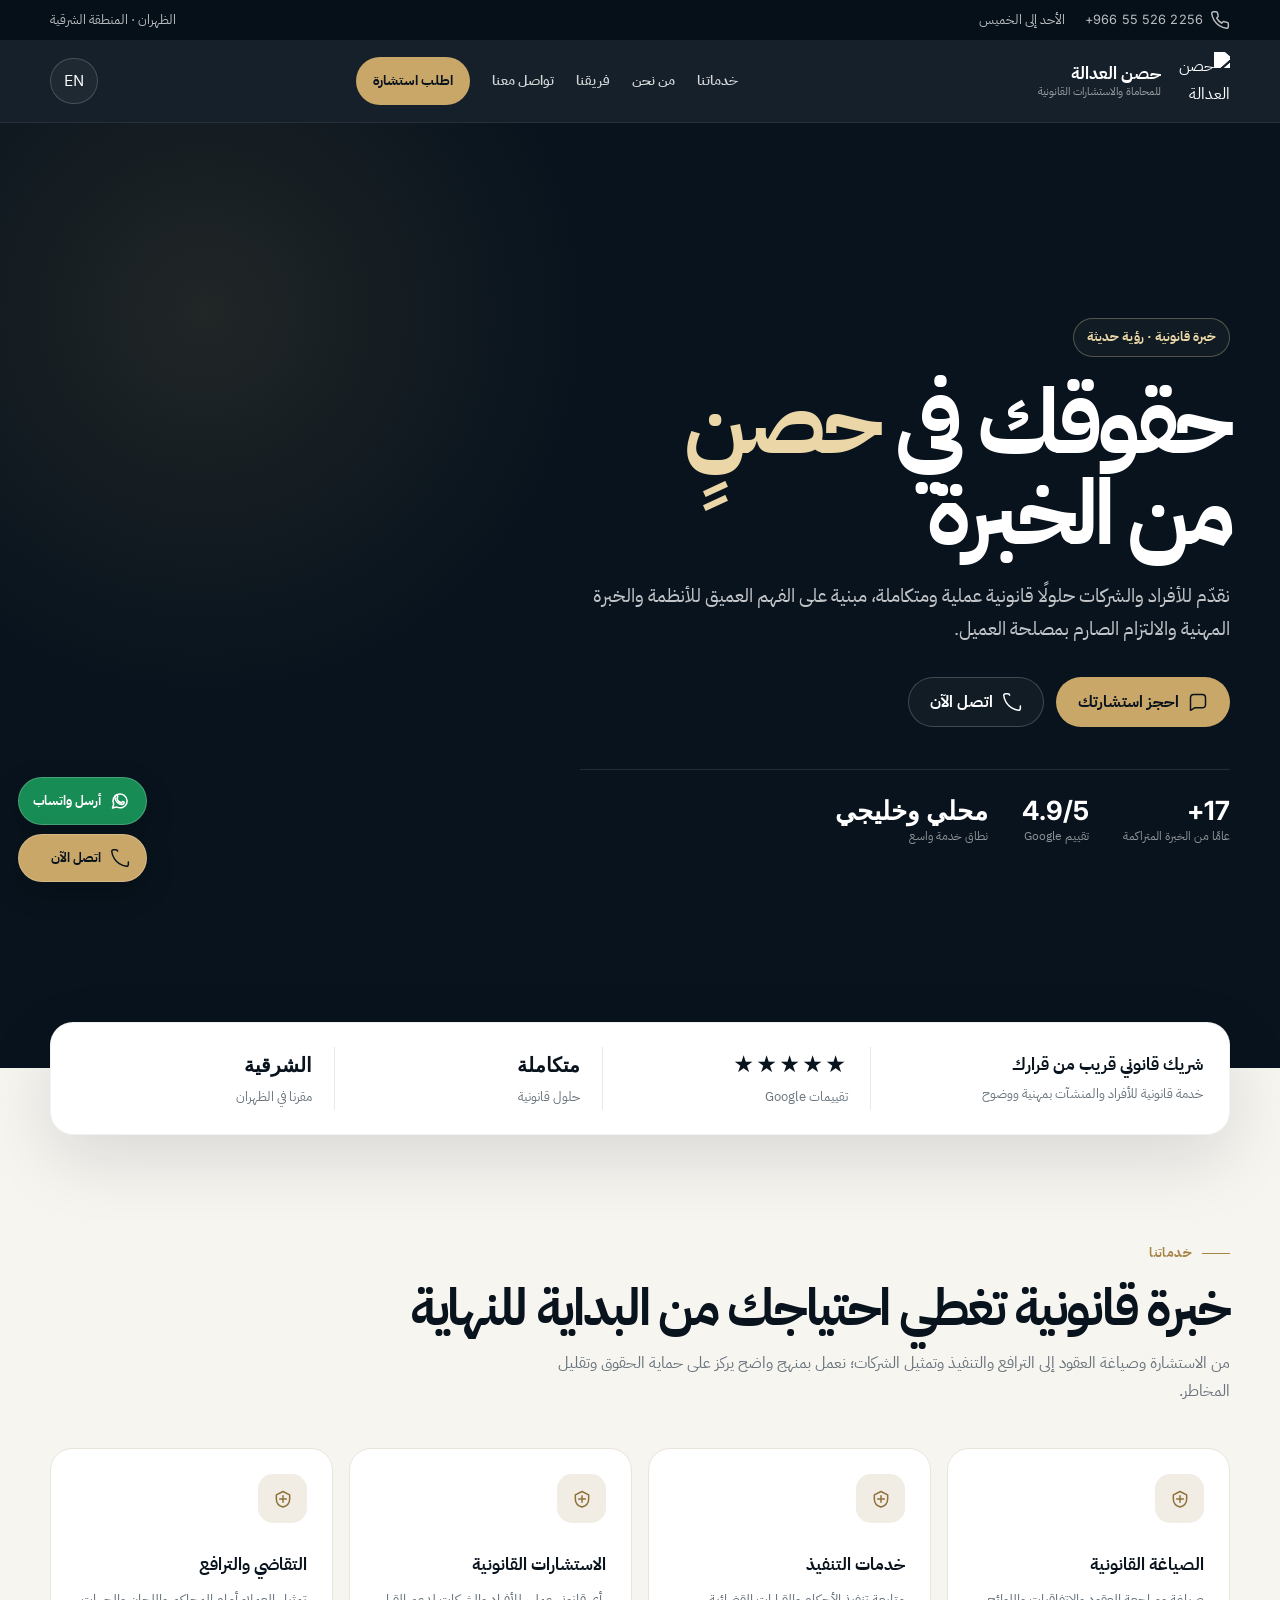
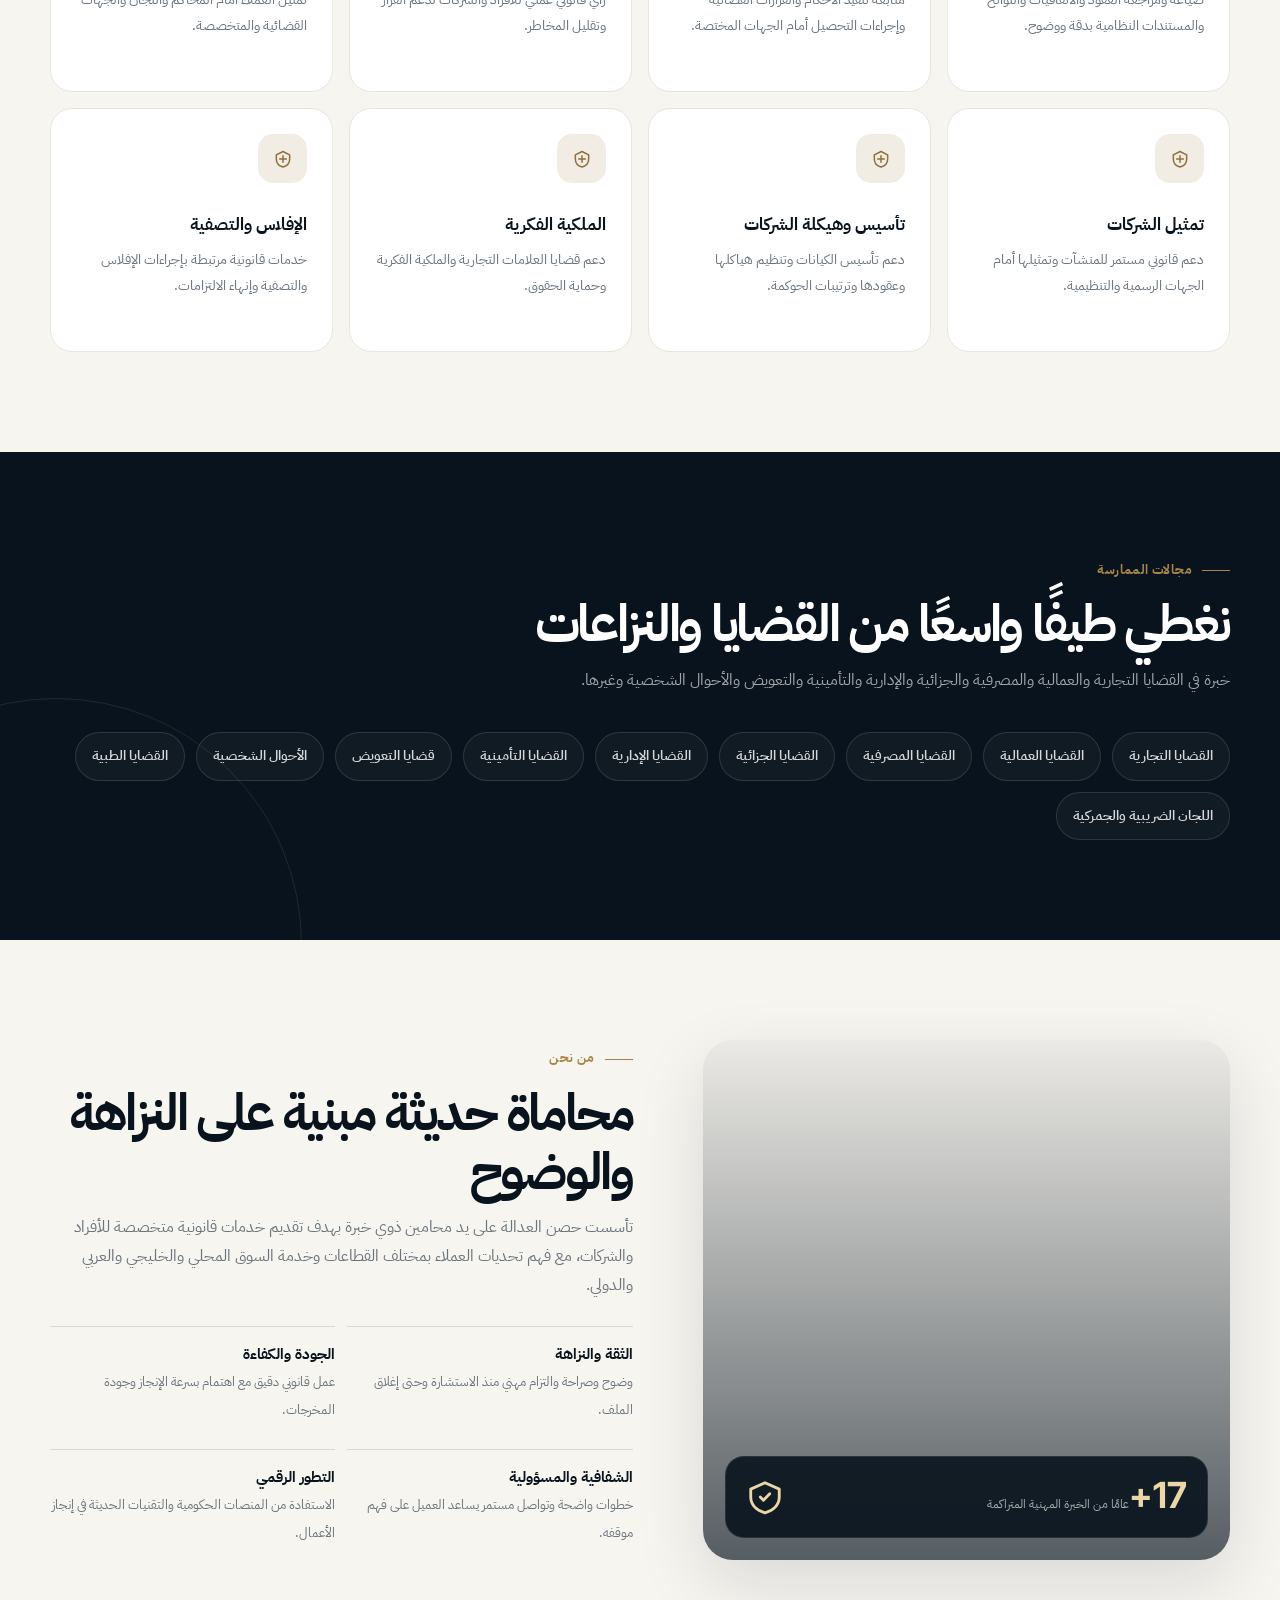
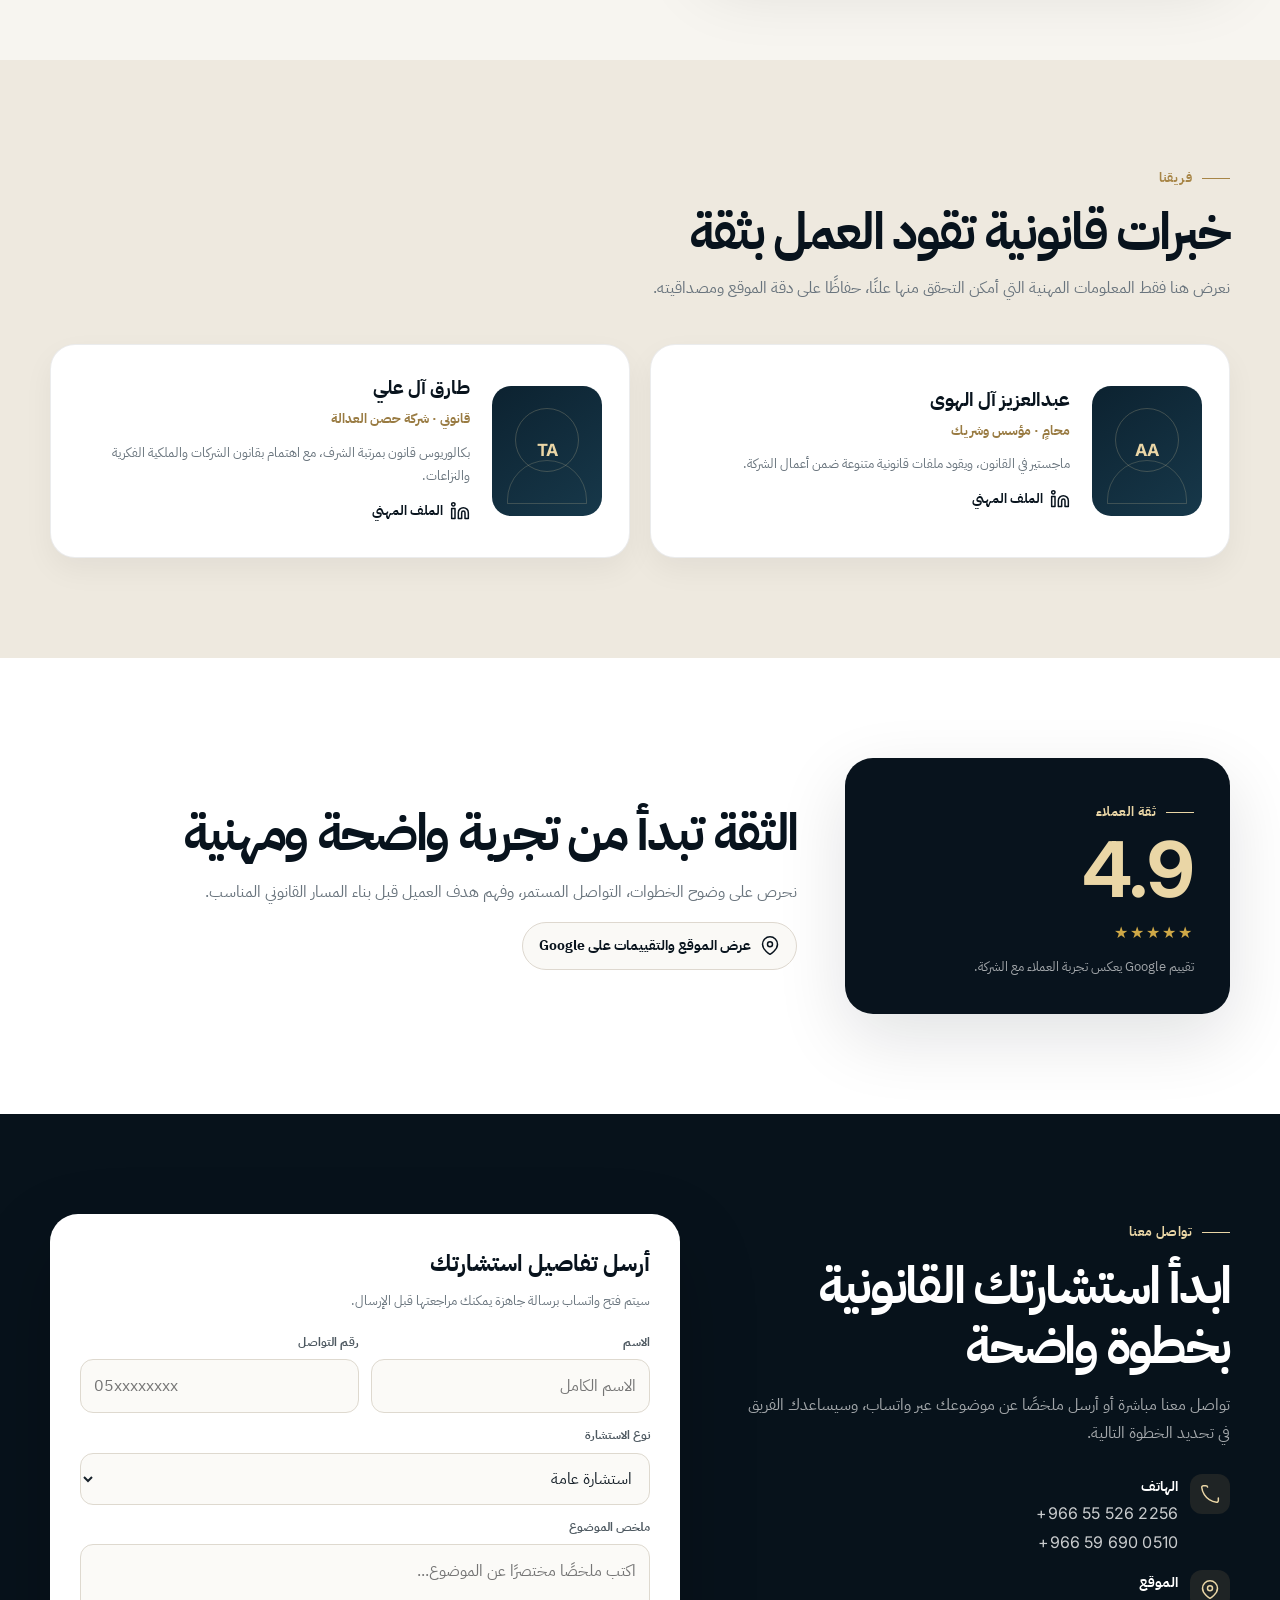
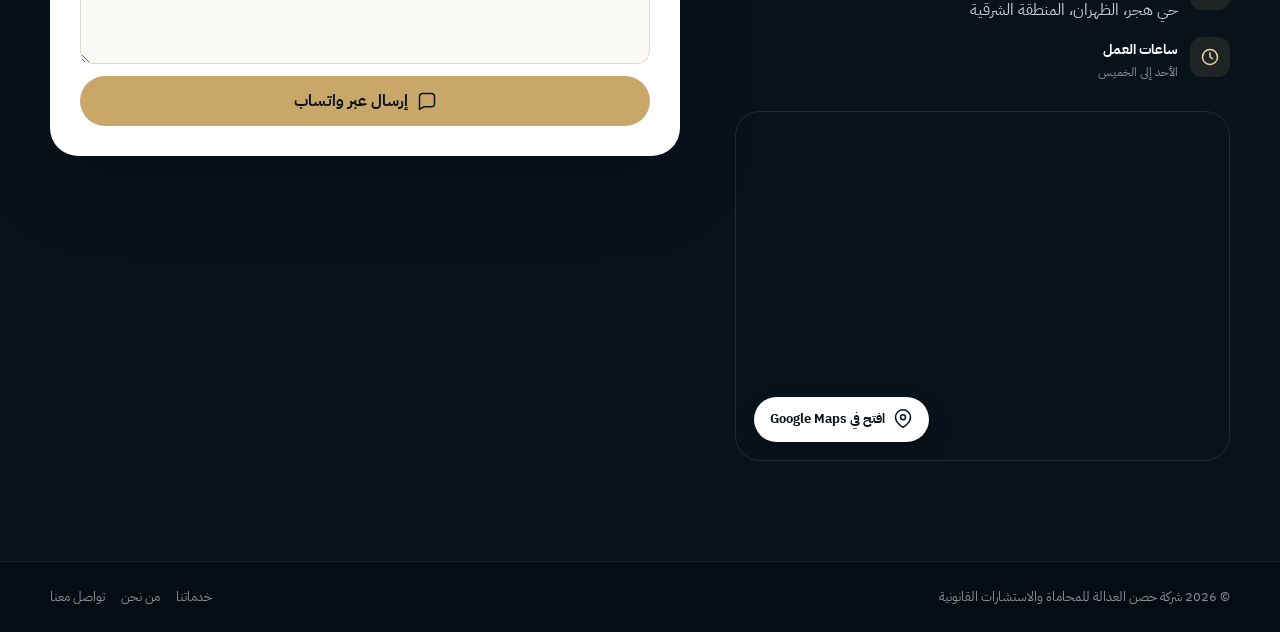
==== commit 5b4c5ea2: "Polish bilingual client-ready website" ====
--- a/index.html
+++ b/index.html
@@ -1,659 +1,83 @@
-<!DOCTYPE html>
+<!doctype html>
 <html lang="ar" dir="rtl">
 <head>
-  <meta charset="UTF-8" />
-  <meta name="viewport" content="width=device-width, initial-scale=1.0" />
-  <meta name="theme-color" content="#0b1620" />
-  <meta name="description" content="شركة حصن العدالة للمحاماة والاستشارات القانونية في الظهران. خدمات قانونية متكاملة للأفراد والشركات بخبرة فريق تتجاوز 17 عامًا." />
-  <meta name="keywords" content="حصن العدالة, محامي الظهران, محامي الدمام, استشارات قانونية, محاماة, تقاضي, تنفيذ, عقود, شركات" />
-  <meta property="og:title" content="حصن العدالة | للمحاماة والاستشارات القانونية" />
-  <meta property="og:description" content="شريكك القانوني لحماية الحقوق وصناعة القرار بثقة." />
-  <meta property="og:type" content="website" />
+  <meta charset="utf-8">
+  <meta name="viewport" content="width=device-width,initial-scale=1">
+  <meta name="theme-color" content="#08131d">
+  <meta name="description" content="شركة حصن العدالة للمحاماة والاستشارات القانونية - خدمات قانونية متكاملة للأفراد والشركات في المنطقة الشرقية بالمملكة العربية السعودية.">
   <title>حصن العدالة | للمحاماة والاستشارات القانونية</title>
-  <link rel="preconnect" href="https://fonts.googleapis.com" />
-  <link rel="preconnect" href="https://fonts.gstatic.com" crossorigin />
-  <link href="https://fonts.googleapis.com/css2?family=Tajawal:wght@400;500;600;700;800&display=swap" rel="stylesheet" />
+  <link rel="preconnect" href="https://fonts.googleapis.com">
+  <link rel="preconnect" href="https://fonts.gstatic.com" crossorigin>
+  <link href="https://fonts.googleapis.com/css2?family=IBM+Plex+Sans+Arabic:wght@400;500;600;700&family=Inter:wght@400;500;600;700&display=swap" rel="stylesheet">
   <style>
-    :root {
-      --navy: #0b1620;
-      --navy-2: #102330;
-      --navy-3: #173242;
-      --gold: #c9a85f;
-      --gold-2: #e0c786;
-      --paper: #f8f6f1;
-      --white: #ffffff;
-      --ink: #182029;
-      --muted: #6a747d;
-      --line: rgba(201, 168, 95, .22);
-      --shadow: 0 22px 55px rgba(10, 22, 32, .12);
-      --radius: 24px;
-      --max: 1180px;
-    }
-
-    * { box-sizing: border-box; }
-    html { scroll-behavior: smooth; }
-    body {
-      margin: 0;
-      font-family: "Tajawal", system-ui, -apple-system, sans-serif;
-      color: var(--ink);
-      background: var(--paper);
-      line-height: 1.75;
-      overflow-x: hidden;
-    }
-    body.menu-open { overflow: hidden; }
-    a { color: inherit; text-decoration: none; }
-    img { max-width: 100%; display: block; }
-    button, input, textarea { font: inherit; }
-    ::selection { background: var(--gold); color: var(--navy); }
-
-    .container { width: min(calc(100% - 40px), var(--max)); margin-inline: auto; }
-    .eyebrow {
-      display: inline-flex;
-      align-items: center;
-      gap: 9px;
-      color: var(--gold);
-      font-size: .86rem;
-      font-weight: 800;
-      letter-spacing: .02em;
-    }
-    .eyebrow::before { content: ""; width: 28px; height: 1px; background: currentColor; }
-    .section-title { margin: 12px 0 10px; font-size: clamp(2rem, 4vw, 3.35rem); line-height: 1.2; letter-spacing: -.04em; }
-    .section-lead { margin: 0; color: var(--muted); max-width: 720px; font-size: 1.05rem; }
-
-    .topbar { background: #071019; color: rgba(255,255,255,.72); font-size: .82rem; }
-    .topbar-inner { min-height: 39px; display: flex; align-items: center; justify-content: space-between; gap: 18px; }
-    .topbar-group { display: flex; gap: 20px; flex-wrap: wrap; }
-    .topbar a:hover { color: var(--gold-2); }
-
-    header {
-      position: sticky;
-      top: 0;
-      z-index: 30;
-      background: rgba(11, 22, 32, .92);
-      backdrop-filter: blur(18px);
-      border-bottom: 1px solid rgba(255,255,255,.07);
-    }
-    .nav { min-height: 84px; display: flex; align-items: center; justify-content: space-between; gap: 24px; }
-    .brand { display: flex; align-items: center; gap: 12px; color: white; min-width: 225px; }
-    .brand img { width: 58px; height: 58px; object-fit: contain; filter: drop-shadow(0 8px 20px rgba(0,0,0,.16)); }
-    .brand-copy { display: grid; line-height: 1.25; }
-    .brand-copy strong { font-size: 1.1rem; }
-    .brand-copy span { font-size: .72rem; color: rgba(255,255,255,.62); }
-    .nav-links { display: flex; align-items: center; gap: 24px; color: rgba(255,255,255,.82); font-size: .94rem; font-weight: 600; }
-    .nav-links a { position: relative; padding-block: 8px; }
-    .nav-links a::after { content:""; position:absolute; right:0; bottom:0; height:1px; width:0; background:var(--gold); transition:.25s ease; }
-    .nav-links a:hover { color: white; }
-    .nav-links a:hover::after { width:100%; }
-    .nav-cta { display:inline-flex; align-items:center; gap:8px; background:var(--gold); color:var(--navy)!important; padding:12px 18px!important; border-radius:999px; font-weight:800!important; }
-    .nav-cta::after { display:none; }
-    .menu-btn { display:none; border:1px solid rgba(255,255,255,.15); background:transparent; color:white; width:45px; height:45px; border-radius:14px; cursor:pointer; font-size:1.35rem; }
-
-    .hero {
-      position: relative;
-      min-height: 720px;
-      display: grid;
-      align-items: center;
-      overflow: hidden;
-      color: white;
-      background:
-        linear-gradient(90deg, rgba(7,16,25,.98) 3%, rgba(11,22,32,.92) 49%, rgba(11,22,32,.58) 100%),
-        url('https://images.unsplash.com/photo-1589829545856-d10d557cf95f?auto=format&fit=crop&w=1800&q=85') center/cover no-repeat;
-    }
-    .hero::before {
-      content:"";
-      position:absolute;
-      width:540px;
-      height:540px;
-      border:1px solid rgba(201,168,95,.18);
-      border-radius:50%;
-      left:-160px;
-      bottom:-180px;
-      box-shadow:0 0 0 80px rgba(201,168,95,.025), 0 0 0 160px rgba(201,168,95,.018);
-    }
-    .hero::after { content:""; position:absolute; inset:0; background:linear-gradient(180deg, transparent 68%, rgba(7,16,25,.7)); pointer-events:none; }
-    .hero-content { position:relative; z-index:2; padding:95px 0 120px; max-width:760px; }
-    .hero-kicker { display:inline-flex; align-items:center; gap:10px; padding:7px 13px; border:1px solid rgba(224,199,134,.35); border-radius:999px; background:rgba(255,255,255,.035); color:var(--gold-2); font-weight:700; font-size:.83rem; }
-    .hero h1 { margin:22px 0 16px; font-size:clamp(3rem, 7vw, 5.8rem); line-height:1.07; letter-spacing:-.055em; font-weight:800; }
-    .hero h1 em { color:var(--gold-2); font-style:normal; }
-    .hero p { max-width:650px; color:rgba(255,255,255,.74); font-size:clamp(1rem, 1.8vw, 1.22rem); margin:0 0 30px; }
-    .hero-actions { display:flex; flex-wrap:wrap; gap:12px; }
-    .btn { display:inline-flex; align-items:center; justify-content:center; gap:9px; min-height:50px; padding:0 21px; border-radius:999px; border:1px solid transparent; font-weight:800; cursor:pointer; transition:.2s ease; }
-    .btn-primary { background:var(--gold); color:var(--navy); }
-    .btn-primary:hover { transform:translateY(-2px); background:var(--gold-2); }
-    .btn-ghost { border-color:rgba(255,255,255,.2); color:white; background:rgba(255,255,255,.045); }
-    .btn-ghost:hover { border-color:var(--gold); color:var(--gold-2); }
-    .hero-proof { display:flex; gap:28px; margin-top:42px; padding-top:28px; border-top:1px solid rgba(255,255,255,.10); max-width:650px; flex-wrap:wrap; }
-    .hero-proof div { display:grid; gap:2px; }
-    .hero-proof strong { font-size:1.75rem; line-height:1; color:white; }
-    .hero-proof span { font-size:.77rem; color:rgba(255,255,255,.55); }
-
-    .trustbar { position:relative; z-index:4; margin-top:-46px; }
-    .trustbox { background:white; border-radius:22px; box-shadow:var(--shadow); padding:22px 26px; display:grid; grid-template-columns:1.2fr repeat(3,1fr); align-items:center; gap:16px; border:1px solid rgba(10,22,32,.06); }
-    .trust-intro strong { display:block; color:var(--navy); font-size:1.08rem; }
-    .trust-intro span { color:var(--muted); font-size:.82rem; }
-    .trust-item { padding-inline:18px; border-right:1px solid #ece7dc; }
-    .trust-item b { display:block; color:var(--navy); font-size:1.4rem; }
-    .trust-item span { color:var(--muted); font-size:.8rem; }
-    .stars { color:#d6ad47; letter-spacing:2px; }
-
-    section { padding:105px 0; }
-    .section-head { display:flex; justify-content:space-between; align-items:end; gap:30px; margin-bottom:42px; }
-
-    .services-grid { display:grid; grid-template-columns:repeat(4, 1fr); gap:16px; }
-    .service-card { position:relative; background:white; border:1px solid #e9e5dd; border-radius:22px; padding:25px; min-height:245px; overflow:hidden; transition:.25s ease; }
-    .service-card::after { content:""; position:absolute; width:110px; height:110px; border-radius:50%; background:rgba(201,168,95,.09); left:-45px; bottom:-55px; transition:.3s ease; }
-    .service-card:hover { transform:translateY(-6px); box-shadow:0 18px 40px rgba(9,22,32,.09); border-color:rgba(201,168,95,.42); }
-    .service-card:hover::after { transform:scale(1.35); }
-    .icon { width:48px; height:48px; border-radius:15px; display:grid; place-items:center; background:#f1ede3; color:#8e7137; margin-bottom:28px; }
-    .icon svg { width:24px; height:24px; stroke:currentColor; fill:none; stroke-width:1.8; }
-    .service-card h3 { margin:0 0 9px; color:var(--navy); font-size:1.08rem; }
-    .service-card p { margin:0; color:var(--muted); font-size:.88rem; line-height:1.8; }
-
-    .practice { background:var(--navy); color:white; position:relative; overflow:hidden; }
-    .practice::before { content:""; position:absolute; inset:auto -130px -180px auto; width:460px; height:460px; border:1px solid rgba(201,168,95,.16); transform:rotate(45deg); }
-    .practice .section-title { color:white; }
-    .practice .section-lead { color:rgba(255,255,255,.62); }
-    .practice-tags { display:flex; flex-wrap:wrap; gap:11px; margin-top:38px; }
-    .practice-tag { border:1px solid rgba(255,255,255,.12); background:rgba(255,255,255,.035); padding:12px 16px; border-radius:999px; color:rgba(255,255,255,.82); font-weight:600; font-size:.9rem; transition:.2s; }
-    .practice-tag:hover { border-color:rgba(224,199,134,.55); color:var(--gold-2); }
-
-    .about-grid { display:grid; grid-template-columns:.95fr 1.05fr; gap:70px; align-items:center; }
-    .about-visual { min-height:540px; border-radius:30px; background:linear-gradient(180deg, rgba(11,22,32,.05), rgba(11,22,32,.60)), url('https://images.unsplash.com/photo-1450101499163-c8848c66ca85?auto=format&fit=crop&w=1200&q=85') center/cover; position:relative; overflow:hidden; box-shadow:var(--shadow); }
-    .about-badge { position:absolute; bottom:22px; right:22px; left:22px; background:rgba(11,22,32,.90); backdrop-filter:blur(15px); color:white; border:1px solid rgba(255,255,255,.12); padding:20px; border-radius:20px; display:flex; justify-content:space-between; gap:16px; align-items:center; }
-    .about-badge strong { font-size:2.4rem; color:var(--gold-2); line-height:1; }
-    .about-badge span { color:rgba(255,255,255,.65); font-size:.82rem; }
-    .values { display:grid; grid-template-columns:repeat(2,1fr); gap:12px; margin-top:28px; }
-    .value { border-top:1px solid #ded8cc; padding:16px 0 2px; }
-    .value b { display:block; color:var(--navy); margin-bottom:3px; }
-    .value span { color:var(--muted); font-size:.84rem; }
-
-    .credentials { background:#f0ece2; }
-    .credential-grid { display:grid; grid-template-columns:repeat(3,1fr); gap:16px; }
-    .credential { background:rgba(255,255,255,.68); border:1px solid rgba(11,22,32,.07); border-radius:20px; padding:23px; }
-    .credential small { color:#927741; font-weight:800; }
-    .credential h3 { margin:7px 0 7px; color:var(--navy); }
-    .credential p { color:var(--muted); font-size:.88rem; margin:0; }
-
-    .team-grid { display:grid; grid-template-columns:repeat(3,1fr); gap:17px; }
-    .person { background:white; border:1px solid #e8e3d8; border-radius:24px; padding:28px; min-height:280px; display:flex; flex-direction:column; justify-content:space-between; position:relative; overflow:hidden; }
-    .person::before { content:""; position:absolute; width:155px; height:155px; border-radius:50%; border:1px solid rgba(201,168,95,.18); left:-55px; top:-55px; }
-    .person-avatar { width:62px; height:62px; border-radius:19px; display:grid; place-items:center; background:var(--navy); color:var(--gold-2); font-size:1.55rem; font-weight:800; }
-    .person h3 { margin:18px 0 2px; color:var(--navy); }
-    .person .role { color:#927741; font-size:.82rem; font-weight:700; }
-    .person p { color:var(--muted); font-size:.86rem; margin:14px 0 0; }
-    .person-meta { margin-top:22px; padding-top:14px; border-top:1px solid #eee9e0; color:var(--muted); font-size:.78rem; }
-
-    .reviews { background:linear-gradient(180deg, #fff, #f6f1e8); }
-    .review-wrap { display:grid; grid-template-columns:.75fr 1.25fr; gap:26px; align-items:stretch; }
-    .rating-card { background:var(--navy); color:white; border-radius:28px; padding:34px; min-height:320px; display:flex; flex-direction:column; justify-content:space-between; }
-    .rating-number { font-size:5.2rem; font-weight:800; line-height:1; letter-spacing:-.08em; }
-    .rating-card p { color:rgba(255,255,255,.63); font-size:.88rem; }
-    .review-note { display:grid; grid-template-columns:repeat(2,1fr); gap:15px; }
-    .quote { background:white; border:1px solid #e6e0d5; border-radius:23px; padding:25px; display:flex; flex-direction:column; justify-content:space-between; }
-    .quote p { color:var(--muted); margin:0 0 20px; }
-    .quote b { color:var(--navy); }
-
-    .contact { background:#071019; color:white; position:relative; overflow:hidden; }
-    .contact::before { content:""; position:absolute; width:500px; height:500px; border-radius:50%; background:rgba(201,168,95,.05); filter:blur(5px); right:-220px; top:-200px; }
-    .contact-grid { display:grid; grid-template-columns:.9fr 1.1fr; gap:42px; position:relative; z-index:2; }
-    .contact .section-title { color:white; }
-    .contact .section-lead { color:rgba(255,255,255,.6); }
-    .contact-list { display:grid; gap:14px; margin-top:28px; }
-    .contact-row { display:flex; gap:13px; align-items:flex-start; color:rgba(255,255,255,.76); }
-    .contact-row i { width:38px; height:38px; min-width:38px; border-radius:12px; display:grid; place-items:center; background:rgba(201,168,95,.12); color:var(--gold-2); font-style:normal; }
-    .contact-row strong { display:block; color:white; }
-    .contact-row span { font-size:.83rem; color:rgba(255,255,255,.55); }
-    .form { background:white; color:var(--ink); border-radius:28px; padding:30px; box-shadow:0 30px 80px rgba(0,0,0,.18); }
-    .form h3 { margin:0 0 6px; color:var(--navy); font-size:1.5rem; }
-    .form > p { margin:0 0 20px; color:var(--muted); font-size:.86rem; }
-    .field-grid { display:grid; grid-template-columns:1fr 1fr; gap:12px; }
-    .field { display:grid; gap:6px; margin-bottom:12px; }
-    .field label { font-size:.78rem; font-weight:700; color:#4d5861; }
-    .field input, .field textarea, .field select { width:100%; border:1px solid #ded9cf; border-radius:13px; background:#fbfaf7; padding:12px 13px; outline:none; transition:.2s; color:var(--ink); }
-    .field input:focus, .field textarea:focus, .field select:focus { border-color:#b69650; box-shadow:0 0 0 3px rgba(201,168,95,.12); }
-    .field textarea { min-height:120px; resize:vertical; }
-    .form .btn { width:100%; border:0; }
-    .map { height:340px; border-radius:25px; overflow:hidden; border:1px solid rgba(255,255,255,.11); margin-top:26px; }
-    .map iframe { width:100%; height:100%; border:0; filter:saturate(.75) contrast(1.03); }
-
-    footer { background:#040a0f; color:rgba(255,255,255,.56); padding:33px 0; font-size:.82rem; border-top:1px solid rgba(255,255,255,.06); }
-    .footer-inner { display:flex; justify-content:space-between; align-items:center; gap:18px; flex-wrap:wrap; }
-    .footer-links { display:flex; gap:18px; }
-    .footer-links a:hover { color:var(--gold-2); }
-
-    .floating { position:fixed; z-index:40; left:18px; bottom:18px; display:grid; gap:10px; }
-    .float-btn { width:52px; height:52px; border-radius:50%; display:grid; place-items:center; box-shadow:0 10px 26px rgba(0,0,0,.18); border:1px solid rgba(255,255,255,.3); transition:.2s; }
-    .float-btn:hover { transform:translateY(-3px) scale(1.03); }
-    .whatsapp { background:#1fbf65; color:white; }
-    .phone { background:var(--gold); color:var(--navy); }
-    .float-btn svg { width:23px; height:23px; fill:currentColor; }
-
-    .reveal { opacity:0; transform:translateY(18px); transition:.65s ease; }
-    .reveal.visible { opacity:1; transform:none; }
-
-    @media (max-width: 980px) {
-      .menu-btn { display:block; }
-      .nav-links { position:fixed; inset:123px 0 auto 0; background:#0a151e; display:none; flex-direction:column; align-items:stretch; padding:25px 24px 30px; border-top:1px solid rgba(255,255,255,.08); box-shadow:0 20px 40px rgba(0,0,0,.22); }
-      .nav-links.open { display:flex; }
-      .nav-links a { padding:10px 0; }
-      .nav-cta { justify-content:center; }
-      .services-grid { grid-template-columns:repeat(2,1fr); }
-      .about-grid, .contact-grid, .review-wrap { grid-template-columns:1fr; }
-      .about-grid { gap:35px; }
-      .about-visual { min-height:420px; order:2; }
-      .credential-grid, .team-grid { grid-template-columns:1fr 1fr; }
-      .trustbox { grid-template-columns:1fr 1fr; }
-      .trust-intro { grid-column:1/-1; }
-      .trust-item { border-right:0; border-top:1px solid #eee8dc; padding:12px 0 0; }
-    }
-
-    @media (max-width: 640px) {
-      .container { width:min(calc(100% - 28px), var(--max)); }
-      .topbar-inner { min-height:34px; }
-      .topbar-group:first-child { display:none; }
-      .topbar-group { width:100%; justify-content:center; }
-      .nav { min-height:74px; }
-      .brand { min-width:0; }
-      .brand img { width:49px; height:49px; }
-      .brand-copy strong { font-size:.98rem; }
-      .brand-copy span { font-size:.62rem; }
-      .nav-links { inset:108px 0 auto 0; }
-      .hero { min-height:690px; background-position:63% center; }
-      .hero-content { padding:80px 0 105px; }
-      .hero h1 { font-size:clamp(2.65rem, 13vw, 4.5rem); }
-      .hero-proof { gap:18px; }
-      .hero-proof strong { font-size:1.45rem; }
-      .trustbar { margin-top:-32px; }
-      .trustbox { padding:18px; }
-      section { padding:78px 0; }
-      .section-head { display:block; }
-      .section-lead { font-size:.97rem; }
-      .services-grid, .credential-grid, .team-grid, .review-note, .values, .field-grid { grid-template-columns:1fr; }
-      .service-card { min-height:auto; }
-      .about-visual { min-height:360px; }
-      .about-badge { right:14px; left:14px; bottom:14px; }
-      .rating-card { min-height:270px; }
-      .form { padding:22px; }
-      .map { height:280px; }
-      .footer-inner { justify-content:center; text-align:center; }
-      .floating { left:12px; bottom:12px; }
-      .float-btn { width:48px; height:48px; }
-    }
+    :root{--navy:#08131d;--navy2:#0d2230;--navy3:#15384a;--gold:#c9a768;--gold2:#ead6a6;--paper:#f7f5f0;--ink:#17212a;--muted:#69747d;--white:#fff;--line:#e4dfd4;--shadow:0 24px 70px rgba(6,18,27,.12);--r:24px;--max:1180px}
+    *{box-sizing:border-box}html{scroll-behavior:smooth}body{margin:0;background:var(--paper);color:var(--ink);font-family:"IBM Plex Sans Arabic",Arial,sans-serif;line-height:1.75;overflow-x:hidden}html[dir="ltr"] body{font-family:Inter,Arial,sans-serif}a{text-decoration:none;color:inherit}button,input,select,textarea{font:inherit}img{display:block;max-width:100%}.container{width:min(calc(100% - 36px),var(--max));margin:auto}.number{direction:ltr;unicode-bidi:isolate;display:inline-block;font-family:Inter,Arial,sans-serif;letter-spacing:.01em}.icon-svg{width:20px;height:20px;stroke:currentColor;fill:none;stroke-width:1.8;stroke-linecap:round;stroke-linejoin:round}.eyebrow{font-size:.83rem;font-weight:700;letter-spacing:.03em;color:#a78546;display:inline-flex;align-items:center;gap:10px}.eyebrow:before{content:"";width:28px;height:1px;background:currentColor}.section-title{font-size:clamp(2rem,4vw,3.55rem);line-height:1.16;letter-spacing:-.045em;margin:12px 0 12px;color:var(--navy)}.section-lead{font-size:1.02rem;color:var(--muted);margin:0;max-width:720px}.section-head{display:flex;justify-content:space-between;gap:30px;align-items:end;margin-bottom:42px}section{padding:100px 0}
+    .topbar{background:#061019;color:rgba(255,255,255,.72);font-size:.8rem}.topbar-inner{min-height:40px;display:flex;justify-content:space-between;align-items:center;gap:16px}.topbar-group{display:flex;align-items:center;gap:20px;flex-wrap:wrap}.topbar-link{display:inline-flex;align-items:center;gap:7px;transition:.2s}.topbar-link:hover{color:var(--gold2)}
+    header{position:sticky;top:0;z-index:60;background:rgba(8,19,29,.94);backdrop-filter:blur(16px);border-bottom:1px solid rgba(255,255,255,.07)}.nav{min-height:82px;display:flex;align-items:center;justify-content:space-between;gap:24px}.brand{display:flex;align-items:center;gap:13px;color:white;min-width:235px}.logo-crop{width:56px;height:58px;overflow:hidden;position:relative;flex:none}.logo-crop img{position:absolute;height:58px;width:auto;max-width:none;right:0;top:50%;transform:translateY(-50%);filter:brightness(0) invert(1);opacity:1}.brand-copy{display:grid;line-height:1.28}.brand-copy strong{font-size:1.04rem;white-space:nowrap}.brand-copy span{font-size:.69rem;color:rgba(255,255,255,.56)}.nav-links{display:flex;align-items:center;gap:22px;color:rgba(255,255,255,.82);font-size:.9rem;font-weight:600}.nav-links a{padding:9px 0;position:relative}.nav-links a:not(.nav-cta):after{content:"";position:absolute;inset-inline-start:0;bottom:0;width:0;height:1px;background:var(--gold);transition:.2s}.nav-links a:hover{color:white}.nav-links a:hover:after{width:100%}.nav-cta{padding:11px 17px!important;border-radius:999px;background:var(--gold);color:var(--navy)!important;font-weight:700}.lang-btn{border:1px solid rgba(255,255,255,.18);background:rgba(255,255,255,.04);color:white;border-radius:999px;padding:8px 11px;cursor:pointer;min-width:48px}.lang-btn:hover{border-color:var(--gold)}.menu-btn{display:none;width:44px;height:44px;border:1px solid rgba(255,255,255,.16);background:transparent;color:white;border-radius:13px;cursor:pointer}
+    .hero{min-height:720px;background:var(--navy);color:white;position:relative;overflow:hidden;display:grid;align-items:center}.hero:before{content:"";position:absolute;inset:0;background:radial-gradient(circle at 16% 20%,rgba(201,167,104,.13),transparent 29%),linear-gradient(90deg,rgba(8,19,29,.99) 0%,rgba(8,19,29,.96) 49%,rgba(8,19,29,.55) 72%,rgba(8,19,29,.16) 100%);z-index:2}.hero-photo{position:absolute;inset:0;background-image:url('https://images.pexels.com/photos/7984733/pexels-photo-7984733.jpeg?auto=compress&cs=tinysrgb&w=1800');background-size:125% auto;background-position:left 78%;background-repeat:no-repeat;filter:saturate(.8) contrast(1.05)}html[dir="ltr"] .hero:before{background:radial-gradient(circle at 84% 20%,rgba(201,167,104,.13),transparent 29%),linear-gradient(270deg,rgba(8,19,29,.99) 0%,rgba(8,19,29,.96) 49%,rgba(8,19,29,.55) 72%,rgba(8,19,29,.16) 100%)}html[dir="ltr"] .hero-photo{transform:scaleX(-1)}.hero-content{position:relative;z-index:3;max-width:760px;padding:95px 0 120px}.hero-kicker{display:inline-flex;align-items:center;gap:9px;border:1px solid rgba(234,214,166,.3);background:rgba(255,255,255,.035);color:var(--gold2);border-radius:999px;padding:7px 13px;font-size:.82rem;font-weight:700}.hero h1{font-size:clamp(3.1rem,7vw,6.15rem);line-height:1.02;letter-spacing:-.055em;margin:21px 0 18px;max-width:720px}.hero h1 em{font-style:normal;color:var(--gold2)}.hero p{font-size:clamp(1rem,1.8vw,1.2rem);max-width:645px;color:rgba(255,255,255,.75);margin:0 0 31px}.hero-actions{display:flex;gap:12px;flex-wrap:wrap}.btn{display:inline-flex;align-items:center;justify-content:center;gap:9px;min-height:50px;padding:0 21px;border-radius:999px;font-weight:700;border:1px solid transparent;cursor:pointer;transition:.2s}.btn-primary{background:var(--gold);color:var(--navy)}.btn-primary:hover{background:var(--gold2);transform:translateY(-2px)}.btn-ghost{border-color:rgba(255,255,255,.2);color:white;background:rgba(255,255,255,.04)}.btn-ghost:hover{border-color:var(--gold);color:var(--gold2)}.hero-proof{display:flex;gap:34px;flex-wrap:wrap;margin-top:42px;padding-top:27px;border-top:1px solid rgba(255,255,255,.1);max-width:650px}.proof{display:grid;gap:3px}.proof strong{font-family:Inter,Arial,sans-serif;font-size:1.65rem;line-height:1;color:white}.proof span{font-size:.76rem;color:rgba(255,255,255,.55)}
+    .trustbar{position:relative;z-index:5;margin-top:-46px}.trustbox{background:white;border:1px solid rgba(8,19,29,.06);border-radius:23px;box-shadow:var(--shadow);padding:24px 26px;display:grid;grid-template-columns:1.25fr repeat(3,1fr);gap:10px;align-items:center}.trust-intro strong{display:block;color:var(--navy);font-size:1.06rem}.trust-intro span{font-size:.8rem;color:var(--muted)}.trust-item{padding-inline:22px;border-inline-start:1px solid #ece7df}.trust-item b{display:block;font-size:1.28rem;color:var(--navy);font-family:Inter,Arial,sans-serif}.trust-item span{font-size:.79rem;color:var(--muted)}.stars{letter-spacing:2px;color:#cfa847;font-size:1rem}
+    .services-grid{display:grid;grid-template-columns:repeat(4,1fr);gap:16px}.service-card{background:white;border:1px solid #e9e5dd;border-radius:22px;padding:25px;min-height:244px;transition:.23s;position:relative;overflow:hidden}.service-card:hover{transform:translateY(-5px);box-shadow:0 17px 42px rgba(8,19,29,.09);border-color:rgba(201,167,104,.5)}.service-icon{width:49px;height:49px;border-radius:15px;background:#f1ede4;color:#90703a;display:grid;place-items:center;margin-bottom:27px}.service-card h3{font-size:1.04rem;color:var(--navy);margin:0 0 8px}.service-card p{font-size:.86rem;color:var(--muted);margin:0;line-height:1.85}
+    .practice{background:var(--navy);color:white;position:relative;overflow:hidden}.practice .section-title{color:white}.practice .section-lead{color:rgba(255,255,255,.62)}.practice:after{content:"";position:absolute;width:490px;height:490px;border:1px solid rgba(201,167,104,.14);border-radius:50%;left:-190px;bottom:-250px}.practice-tags{position:relative;z-index:2;display:flex;flex-wrap:wrap;gap:11px;margin-top:38px}.practice-tag{border:1px solid rgba(255,255,255,.12);background:rgba(255,255,255,.035);border-radius:999px;padding:11px 16px;color:rgba(255,255,255,.83);font-size:.88rem;font-weight:600}
+    .about-grid{display:grid;grid-template-columns:.95fr 1.05fr;gap:70px;align-items:center}.about-visual{min-height:520px;border-radius:30px;background:linear-gradient(180deg,rgba(8,19,29,.05),rgba(8,19,29,.67)),url('https://images.unsplash.com/photo-1450101499163-c8848c66ca85?auto=format&fit=crop&w=1300&q=85') center/cover;position:relative;box-shadow:var(--shadow);overflow:hidden}.about-badge{position:absolute;inset:auto 22px 22px;background:rgba(8,19,29,.9);backdrop-filter:blur(12px);border:1px solid rgba(255,255,255,.1);border-radius:19px;padding:20px;color:white;display:flex;align-items:center;justify-content:space-between;gap:16px}.about-badge strong{font-family:Inter,Arial,sans-serif;color:var(--gold2);font-size:2.25rem;line-height:1}.about-badge span{font-size:.78rem;color:rgba(255,255,255,.64)}.values{display:grid;grid-template-columns:repeat(2,1fr);gap:12px;margin-top:27px}.value{border-top:1px solid #ded8cc;padding:14px 0}.value b{display:block;color:var(--navy);font-size:.93rem}.value span{font-size:.8rem;color:var(--muted)}
+    .team-section{background:#eee9df}.team-grid{display:grid;grid-template-columns:repeat(2,1fr);gap:20px}.person{background:white;border:1px solid rgba(8,19,29,.08);border-radius:25px;padding:27px;display:grid;grid-template-columns:110px 1fr;gap:22px;align-items:center;box-shadow:0 12px 30px rgba(8,19,29,.05)}.person-visual{width:110px;height:130px;border-radius:19px;background:linear-gradient(145deg,#0c2230,#17384a);display:grid;place-items:center;color:var(--gold2);position:relative;overflow:hidden}.person-visual:before{content:"";position:absolute;width:62px;height:62px;border:1px solid rgba(234,214,166,.22);border-radius:50%;top:22px}.person-visual:after{content:"";position:absolute;width:78px;height:42px;border:1px solid rgba(234,214,166,.2);border-radius:44px 44px 0 0;bottom:12px}.person-visual span{font-family:Inter,Arial,sans-serif;font-weight:700;font-size:1.05rem;position:relative;z-index:2}.person h3{margin:0 0 3px;color:var(--navy);font-size:1.18rem}.role{color:#997b42;font-size:.83rem;font-weight:700;margin-bottom:9px}.person p{margin:0;color:var(--muted);font-size:.84rem}.profile-link{margin-top:12px;display:inline-flex;align-items:center;gap:7px;color:var(--navy);font-weight:700;font-size:.8rem}.profile-link:hover{color:#8e703b}
+    .reviews{background:white}.review-wrap{display:grid;grid-template-columns:.68fr 1.32fr;gap:48px;align-items:center}.rating-card{background:var(--navy);border-radius:28px;padding:36px;color:white;box-shadow:var(--shadow)}.rating-card .rating{font-family:Inter,Arial,sans-serif;font-size:4.8rem;line-height:1;margin:8px 0 10px;color:var(--gold2);font-weight:700}.rating-card p{color:rgba(255,255,255,.62);font-size:.84rem;margin:8px 0 0}.review-copy h2{margin-top:0}.review-copy p{color:var(--muted)}.google-btn{display:inline-flex;align-items:center;gap:9px;border:1px solid #ded8cf;background:#faf9f6;color:var(--navy);padding:11px 16px;border-radius:999px;font-weight:700;font-size:.85rem}.google-btn:hover{border-color:var(--gold)}
+    .contact{background:#07121b;color:white}.contact .section-title{color:white}.contact-grid{display:grid;grid-template-columns:.88fr 1.12fr;gap:55px;align-items:start}.contact-copy>p{color:rgba(255,255,255,.63);max-width:540px}.contact-list{display:grid;gap:13px;margin-top:27px}.contact-row{display:flex;align-items:flex-start;gap:12px;color:rgba(255,255,255,.78)}.contact-ico{width:40px;height:40px;min-width:40px;border-radius:12px;background:rgba(201,167,104,.12);color:var(--gold2);display:grid;place-items:center}.contact-row strong{display:block;color:white;font-size:.9rem}.contact-row small{display:block;color:rgba(255,255,255,.52);font-size:.75rem}.contact-row a:hover{color:var(--gold2)}.form{background:white;color:var(--ink);border-radius:28px;padding:30px;box-shadow:0 30px 80px rgba(0,0,0,.2)}.form h3{margin:0 0 5px;color:var(--navy);font-size:1.42rem}.form>p{margin:0 0 19px;color:var(--muted);font-size:.84rem}.field-grid{display:grid;grid-template-columns:1fr 1fr;gap:12px}.field{display:grid;gap:6px;margin-bottom:12px}.field label{font-size:.77rem;font-weight:700;color:#4e5961}.field input,.field select,.field textarea{border:1px solid #ded9cf;border-radius:13px;padding:12px 13px;background:#fbfaf7;outline:none;color:var(--ink);width:100%}.field input:focus,.field select:focus,.field textarea:focus{border-color:#b99550;box-shadow:0 0 0 3px rgba(201,167,104,.12)}.field textarea{min-height:120px;resize:vertical}.form .btn{width:100%;border:none}.map-wrap{margin-top:28px;position:relative;height:350px;border-radius:25px;overflow:hidden;border:1px solid rgba(255,255,255,.1)}.map-wrap iframe{width:100%;height:100%;border:0;filter:saturate(.75) contrast(1.03);pointer-events:none}.map-open{position:absolute;left:18px;bottom:18px;background:white;color:var(--navy);border-radius:999px;padding:11px 16px;display:inline-flex;align-items:center;gap:8px;font-weight:700;font-size:.83rem;box-shadow:0 10px 26px rgba(0,0,0,.18)}html[dir="ltr"] .map-open{left:auto;right:18px}
+    footer{background:#050d14;color:rgba(255,255,255,.54);padding:24px 0;border-top:1px solid rgba(255,255,255,.07);font-size:.79rem}.footer-inner{display:flex;justify-content:space-between;align-items:center;gap:16px;flex-wrap:wrap}.footer-links{display:flex;gap:16px}.footer-links a:hover{color:var(--gold2)}
+    .floating-actions{position:fixed;z-index:80;left:18px;bottom:18px;display:grid;gap:9px}html[dir="ltr"] .floating-actions{left:auto;right:18px}.float-action{height:48px;border-radius:999px;display:flex;align-items:center;gap:9px;padding:0 16px 0 14px;font-weight:700;font-size:.82rem;box-shadow:0 10px 30px rgba(0,0,0,.2);transition:.2s;border:1px solid rgba(255,255,255,.2)}html[dir="ltr"] .float-action{padding:0 14px 0 16px}.float-action:hover{transform:translateY(-2px)}.float-whatsapp{background:#188c55;color:white}.float-call{background:var(--gold);color:var(--navy)}.float-action svg{width:20px;height:20px}
+    .reveal{opacity:0;transform:translateY(17px);transition:.65s ease}.reveal.visible{opacity:1;transform:none}
+    @media(max-width:1000px){.menu-btn{display:grid;place-items:center}.nav-links{position:fixed;top:122px;left:0;right:0;background:#091620;display:none;flex-direction:column;align-items:stretch;padding:23px 24px 28px;border-top:1px solid rgba(255,255,255,.08);box-shadow:0 20px 40px rgba(0,0,0,.22)}.nav-links.open{display:flex}.nav-links a{padding:9px 0}.nav-cta{text-align:center}.services-grid{grid-template-columns:repeat(2,1fr)}.about-grid,.review-wrap,.contact-grid{grid-template-columns:1fr}.team-grid{grid-template-columns:1fr}.trustbox{grid-template-columns:1fr 1fr}.trust-intro{grid-column:1/-1}.trust-item{border-inline-start:0;border-top:1px solid #ece7df;padding:15px 0}.hero-photo{background-size:auto 100%;background-position:left bottom}.hero:before{background:linear-gradient(90deg,rgba(8,19,29,.99),rgba(8,19,29,.88) 68%,rgba(8,19,29,.55))}.about-grid{gap:38px}.contact-grid{gap:35px}}
+    @media(max-width:680px){.container{width:min(calc(100% - 28px),var(--max))}.topbar{display:none}.nav{min-height:74px}.brand{min-width:0}.brand-copy strong{font-size:.91rem}.brand-copy span{font-size:.61rem}.logo-crop{width:47px;height:48px}.logo-crop img{height:48px}.nav-links{top:74px}.hero{min-height:690px}.hero-content{padding:90px 0 120px}.hero h1{font-size:clamp(2.75rem,13vw,4.4rem)}.hero-photo{opacity:.52;background-size:auto 90%;background-position:left bottom}.hero:before{background:linear-gradient(180deg,rgba(8,19,29,.92),rgba(8,19,29,.97))}.hero-proof{gap:22px}.trustbar{margin-top:-36px}.trustbox{grid-template-columns:1fr;padding:20px}.trust-intro{grid-column:auto}.services-grid,.values{grid-template-columns:1fr}.section-head{display:block}.about-visual{min-height:400px}.person{grid-template-columns:82px 1fr;padding:20px;gap:15px}.person-visual{width:82px;height:108px}.field-grid{grid-template-columns:1fr}.form{padding:22px}.floating-actions{left:12px;bottom:12px}html[dir="ltr"] .floating-actions{right:12px}.float-action{height:46px;padding-inline:13px}.float-action span{font-size:.76rem}.map-wrap{height:310px}section{padding:80px 0}}
   </style>
-  <script type="application/ld+json">
-  {
-    "@context": "https://schema.org",
-    "@type": "LegalService",
-    "name": "شركة حصن العدالة للمحاماة والاستشارات القانونية",
-    "url": "https://hisn-aladalah.com/",
-    "telephone": "+966555262256",
-    "address": {
-      "@type": "PostalAddress",
-      "addressLocality": "الظهران",
-      "addressRegion": "المنطقة الشرقية",
-      "postalCode": "34254",
-      "addressCountry": "SA"
-    },
-    "aggregateRating": {
-      "@type": "AggregateRating",
-      "ratingValue": "4.9",
-      "reviewCount": "36",
-      "bestRating": "5"
-    },
-    "openingHoursSpecification": [
-      {
-        "@type": "OpeningHoursSpecification",
-        "dayOfWeek": ["Sunday","Monday","Tuesday","Wednesday","Thursday"],
-        "opens": "08:00",
-        "closes": "14:00"
-      },
-      {
-        "@type": "OpeningHoursSpecification",
-        "dayOfWeek": ["Sunday","Monday","Tuesday","Wednesday","Thursday"],
-        "opens": "18:00",
-        "closes": "21:00"
-      }
-    ]
-  }
-  </script>
 </head>
 <body>
   <div class="topbar">
     <div class="container topbar-inner">
       <div class="topbar-group">
-        <span>الأحد – الخميس: 8:00–14:00 و18:00–21:00</span>
-        <span>حي هجر، الظهران 34254</span>
+        <a class="topbar-link" href="tel:+966555262256"><svg class="icon-svg" viewBox="0 0 24 24"><path d="M22 16.92v3a2 2 0 0 1-2.18 2 19.79 19.79 0 0 1-8.63-3.07 19.5 19.5 0 0 1-6-6A19.79 19.79 0 0 1 2.12 4.18 2 2 0 0 1 4.11 2h3a2 2 0 0 1 2 1.72c.12.9.33 1.78.62 2.63a2 2 0 0 1-.45 2.11L8 9.73a16 16 0 0 0 6 6l1.27-1.27a2 2 0 0 1 2.11-.45c.85.29 1.73.5 2.63.62A2 2 0 0 1 22 16.92z"/></svg><span class="number">+966 55 526 2256</span></a>
+        <span data-i18n="hours">الأحد إلى الخميس</span>
       </div>
-      <div class="topbar-group">
-        <a href="tel:+966555262256">+966 55 526 2256</a>
-      </div>
+      <div class="topbar-group"><span data-i18n="locationShort">الظهران · المنطقة الشرقية</span></div>
     </div>
   </div>
-
   <header>
     <div class="container nav">
-      <a class="brand" href="#home" aria-label="حصن العدالة">
-        <img src="https://hisn-aladalah.com/wp-content/uploads/2025/07/logo-02-1-1.png" alt="شعار حصن العدالة" onerror="this.style.display='none'" />
-        <span class="brand-copy">
-          <strong>حصن العدالة</strong>
-          <span>للمحاماة والاستشارات القانونية</span>
-        </span>
+      <a class="brand" href="#home" aria-label="Hisn Al-Adalah">
+        <span class="logo-crop"><img src="https://hisn-aladalah.com/wp-content/uploads/2025/07/logo-02-1-1.png" alt="حصن العدالة"></span>
+        <span class="brand-copy"><strong data-i18n="brand">حصن العدالة</strong><span data-i18n="brandSub">للمحاماة والاستشارات القانونية</span></span>
       </a>
-      <button class="menu-btn" id="menuBtn" aria-label="القائمة">☰</button>
       <nav class="nav-links" id="navLinks">
-        <a href="#home">الرئيسية</a>
-        <a href="#services">خدماتنا</a>
-        <a href="#about">من نحن</a>
-        <a href="#team">فريقنا</a>
-        <a href="#reviews">آراء العملاء</a>
-        <a href="#contact" class="nav-cta">احجز استشارة</a>
+        <a href="#services" data-i18n="navServices">خدماتنا</a><a href="#about" data-i18n="navAbout">من نحن</a><a href="#team" data-i18n="navTeam">فريقنا</a><a href="#contact" data-i18n="navContact">تواصل معنا</a><a class="nav-cta" href="#contact" data-i18n="navConsult">اطلب استشارة</a>
       </nav>
+      <div style="display:flex;align-items:center;gap:9px"><button class="lang-btn" id="langBtn" aria-label="Change language">EN</button><button class="menu-btn" id="menuBtn" aria-label="Menu"><svg class="icon-svg" viewBox="0 0 24 24"><path d="M4 7h16M4 12h16M4 17h16"/></svg></button></div>
     </div>
   </header>
-
   <main>
-    <section class="hero" id="home">
-      <div class="container">
-        <div class="hero-content">
-          <span class="hero-kicker">⚖ شريك قانوني للأفراد والشركات</span>
-          <h1>حقوقك في <em>حصنٍ</em><br/>من الخبرة.</h1>
-          <p>حلول قانونية عملية، تمثيل مهني، وصياغة دقيقة من فريق تتجاوز خبرته 17 عامًا — لحماية مصالحك وصناعة قرارك بثقة.</p>
-          <div class="hero-actions">
-            <a href="#contact" class="btn btn-primary">احصل على استشارتك</a>
-            <a href="tel:+966555262256" class="btn btn-ghost">اتصل الآن</a>
-          </div>
-          <div class="hero-proof">
-            <div><strong>+17</strong><span>عامًا من الخبرة</span></div>
-            <div><strong>4.9/5</strong><span>تقييم Google</span></div>
-            <div><strong>36</strong><span>تقييمًا منشورًا</span></div>
-          </div>
-        </div>
-      </div>
-    </section>
-
-    <div class="trustbar">
-      <div class="container">
-        <div class="trustbox reveal">
-          <div class="trust-intro">
-            <strong>ثقة مبنية على المهنية والنتائج</strong>
-            <span>نخدم الأفراد والكيانات محليًا وخليجيًا وعربيًا ودوليًا.</span>
-          </div>
-          <div class="trust-item"><b class="stars">★★★★★</b><span>4.9 على Google</span></div>
-          <div class="trust-item"><b>منصة خبرة</b><span>ضمن الجهات المعتمدة لدى وزارة العدل</span></div>
-          <div class="trust-item"><b>حلول متكاملة</b><span>من الاستشارة حتى التنفيذ</span></div>
-        </div>
-      </div>
-    </div>
-
-    <section id="services">
-      <div class="container">
-        <div class="section-head reveal">
-          <div>
-            <span class="eyebrow">خدماتنا</span>
-            <h2 class="section-title">من الوقاية القانونية<br/>إلى حسم النزاع.</h2>
-          </div>
-          <p class="section-lead">نرتب الخدمة القانونية حول احتياج العميل بدل تشتيت الملف بين مسارات متعددة، مع وضوح في الخيارات والإجراءات.</p>
-        </div>
-        <div class="services-grid">
-          <article class="service-card reveal">
-            <div class="icon"><svg viewBox="0 0 24 24"><path d="M12 3v18M5 6h14M7 6l-4 7h8L7 6Zm10 0-4 7h8l-4-7ZM8 21h8"/></svg></div>
-            <h3>التقاضي والترافع</h3><p>تمثيل ومتابعة القضايا أمام الجهات القضائية، وبناء استراتيجية قانونية واضحة للدفاع عن الحقوق والمصالح.</p>
-          </article>
-          <article class="service-card reveal">
-            <div class="icon"><svg viewBox="0 0 24 24"><path d="M4 4h16v13H8l-4 4V4Z"/><path d="M8 9h8M8 13h5"/></svg></div>
-            <h3>الاستشارات القانونية</h3><p>رأي قانوني عملي يساعد الأفراد والشركات على فهم الخيارات والمخاطر واتخاذ القرار الصحيح.</p>
-          </article>
-          <article class="service-card reveal">
-            <div class="icon"><svg viewBox="0 0 24 24"><path d="M6 3h9l3 3v15H6z"/><path d="M14 3v4h4M9 12h6M9 16h6"/></svg></div>
-            <h3>العقود والصياغة</h3><p>إعداد ومراجعة العقود والاتفاقيات واللوائح والمستندات النظامية بدقة تقلل النزاع وتحمي الحقوق.</p>
-          </article>
-          <article class="service-card reveal">
-            <div class="icon"><svg viewBox="0 0 24 24"><path d="M5 20h14M7 20V10h10v10M9 10V6h6v4M12 3v3"/></svg></div>
-            <h3>التنفيذ والتحصيل</h3><p>متابعة تنفيذ الأحكام والمطالبات المالية والإجراءات النظامية لتحصيل الحقوق بكفاءة وسرعة.</p>
-          </article>
-          <article class="service-card reveal">
-            <div class="icon"><svg viewBox="0 0 24 24"><path d="M4 21V7l8-4 8 4v14M8 10h2M14 10h2M8 14h2M14 14h2M10 21v-4h4v4"/></svg></div>
-            <h3>الشركات والاستثمار</h3><p>تأسيس الشركات، هيكلة الكيانات، التمثيل القانوني، الحوكمة، الامتياز والاستثمار ودعم العمليات التجارية.</p>
-          </article>
-          <article class="service-card reveal">
-            <div class="icon"><svg viewBox="0 0 24 24"><path d="M4 19c4-8 12-8 16 0M8 11a4 4 0 1 0 8 0 4 4 0 0 0-8 0Z"/></svg></div>
-            <h3>التحكيم والوساطة</h3><p>حل النزاعات بوسائل بديلة عندما تكون التسوية أو التحكيم أكثر كفاءة وملاءمة لطبيعة العلاقة.</p>
-          </article>
-          <article class="service-card reveal">
-            <div class="icon"><svg viewBox="0 0 24 24"><path d="M12 3a6 6 0 0 0-3 11.2V18h6v-3.8A6 6 0 0 0 12 3Z"/><path d="M9 21h6M9 18h6"/></svg></div>
-            <h3>الملكية الفكرية</h3><p>دعم قانوني لحماية العلامات والأصول الفكرية والحقوق المرتبطة بالأعمال والمشاريع.</p>
-          </article>
-          <article class="service-card reveal">
-            <div class="icon"><svg viewBox="0 0 24 24"><path d="M4 6h16M7 3v6M17 3v6M5 10h14v10H5z"/><path d="m9 15 2 2 4-4"/></svg></div>
-            <h3>الإفلاس والتصفية</h3><p>إرشاد وتمثيل في إجراءات الإفلاس والتصفية ومعالجة الالتزامات وفق الأنظمة المعمول بها.</p>
-          </article>
-        </div>
-      </div>
-    </section>
-
-    <section class="practice">
-      <div class="container">
-        <div class="section-head reveal">
-          <div>
-            <span class="eyebrow">مجالات الممارسة</span>
-            <h2 class="section-title">خبرة تمتد عبر<br/>نزاعات وقطاعات متعددة.</h2>
-          </div>
-          <p class="section-lead">تغطي خدماتنا القضايا التجارية والعمالية والمصرفية والطبية والإدارية والتأمينية وقضايا التعويض وغيرها.</p>
-        </div>
-        <div class="practice-tags reveal">
-          <span class="practice-tag">القضايا التجارية</span>
-          <span class="practice-tag">القضايا العمالية</span>
-          <span class="practice-tag">القضايا المصرفية</span>
-          <span class="practice-tag">القضايا الطبية</span>
-          <span class="practice-tag">القضايا الإدارية</span>
-          <span class="practice-tag">الأحوال الشخصية</span>
-          <span class="practice-tag">القضايا التأمينية</span>
-          <span class="practice-tag">قضايا التعويض</span>
-          <span class="practice-tag">القضايا الجزائية</span>
-          <span class="practice-tag">اللجان الضريبية والجمركية</span>
-          <span class="practice-tag">المطالبات والتحصيل</span>
-          <span class="practice-tag">المعاملات والجهات الحكومية</span>
-        </div>
-      </div>
-    </section>
-
-    <section id="about">
-      <div class="container about-grid">
-        <div class="about-visual reveal">
-          <div class="about-badge">
-            <div><strong>17+</strong><span>عامًا من الخبرة القانونية المتراكمة</span></div>
-            <span>الظهران · المملكة العربية السعودية</span>
-          </div>
-        </div>
-        <div class="reveal">
-          <span class="eyebrow">من نحن</span>
-          <h2 class="section-title">نحو علاقة قانونية<br/>تبدأ بالثقة.</h2>
-          <p class="section-lead">تأسست شركة حصن العدالة للمحاماة والاستشارات القانونية على يد محامين خبراء بهدف الارتقاء بمهنة المحاماة وتقديم خدمات قانونية متكاملة. ننطلق من فهم المشكلة أولًا، ثم نبني المسار القانوني الذي يحمي المصلحة ويقرب العميل من النتيجة المنشودة.</p>
-          <div class="values">
-            <div class="value"><b>الثقة والنزاهة</b><span>وضوح وصراحة منذ الاستشارة وحتى إغلاق الملف.</span></div>
-            <div class="value"><b>الجودة والكفاءة</b><span>عمل قانوني منظم، دقيق، وسريع الإنجاز.</span></div>
-            <div class="value"><b>الشفافية والمسؤولية</b><span>تواصل واضح حول الخيارات والخطوات والمخاطر.</span></div>
-            <div class="value"><b>التطور الرقمي</b><span>الاستفادة من المنصات الحكومية والتقنيات الحديثة.</span></div>
-          </div>
-        </div>
-      </div>
-    </section>
-
-    <section class="credentials">
-      <div class="container">
-        <div class="section-head reveal">
-          <div>
-            <span class="eyebrow">نهج العمل</span>
-            <h2 class="section-title">قانون واضح.<br/>إجراء منظم. متابعة مستمرة.</h2>
-          </div>
-        </div>
-        <div class="credential-grid">
-          <article class="credential reveal"><small>01</small><h3>نفهم الملف</h3><p>نراجع الوقائع والمستندات ونحدد نقاط القوة والمخاطر والخيارات المتاحة.</p></article>
-          <article class="credential reveal"><small>02</small><h3>نبني المسار</h3><p>نضع استراتيجية عملية تتناسب مع الهدف: تسوية، مطالبة، تنفيذ، أو تقاضٍ.</p></article>
-          <article class="credential reveal"><small>03</small><h3>ننفذ ونتابع</h3><p>نتابع الإجراءات ونحافظ على وضوح التواصل حتى الوصول إلى المرحلة النهائية للملف.</p></article>
-        </div>
-      </div>
-    </section>
-
-    <section id="team">
-      <div class="container">
-        <div class="section-head reveal">
-          <div>
-            <span class="eyebrow">فريق حصن العدالة</span>
-            <h2 class="section-title">خبرات قانونية<br/>تعمل كفريق واحد.</h2>
-          </div>
-          <p class="section-lead">نُظهر هنا الأسماء المتاحة علنًا والمرتبطة بالشركة، دون إضافة مسميات أو مؤهلات غير موثقة.</p>
-        </div>
-        <div class="team-grid">
-          <article class="person reveal">
-            <div>
-              <div class="person-avatar">ع</div>
-              <h3>عبدالعزيز آل الهوى</h3>
-              <span class="role">محامٍ · شركة حصن العدالة</span>
-              <p>خبرة قانونية ضمن فريق الشركة، مع حضور مهني ونشر محتوى قانوني توعوي.</p>
-            </div>
-            <div class="person-meta">المنطقة الشرقية، المملكة العربية السعودية</div>
-          </article>
-          <article class="person reveal">
-            <div>
-              <div class="person-avatar">ط</div>
-              <h3>طارق آل علي</h3>
-              <span class="role">قانوني · شركة حصن العدالة</span>
-              <p>بكالوريوس قانون بمرتبة الشرف، ويقدم خدمات في مجالات الشركات والملكية والاستشارات القانونية.</p>
-            </div>
-            <div class="person-meta">المنطقة الشرقية، المملكة العربية السعودية</div>
-          </article>
-          <article class="person reveal">
-            <div>
-              <div class="person-avatar">ح</div>
-              <h3>فريق حصن العدالة</h3>
-              <span class="role">مستشارون · محامون · إداريون</span>
-              <p>فريق متعدد الخبرات يعمل على ملفات الأفراد والشركات في قطاعات متنوعة داخل المملكة وخارجها.</p>
-            </div>
-            <div class="person-meta">خبرة الفريق تتجاوز 17 عامًا</div>
-          </article>
-        </div>
-      </div>
-    </section>
-
-    <section class="reviews" id="reviews">
-      <div class="container">
-        <div class="section-head reveal">
-          <div>
-            <span class="eyebrow">Google Reviews</span>
-            <h2 class="section-title">سمعة يراها العميل<br/>قبل أن يتواصل.</h2>
-          </div>
-        </div>
-        <div class="review-wrap">
-          <div class="rating-card reveal">
-            <div>
-              <div class="rating-number">4.9</div>
-              <div class="stars" style="font-size:1.2rem;margin-top:8px">★★★★★</div>
-            </div>
-            <div>
-              <p>متوسط تقييم ملف الشركة على Google وفق البيانات المتاحة حاليًا.</p>
-              <a class="btn btn-primary" href="https://maps.app.goo.gl/k32NxTdPpVgLrrjL6?g_st=ic" target="_blank" rel="noopener">عرض 36 تقييمًا على Google</a>
-            </div>
-          </div>
-          <div class="review-note">
-            <article class="quote reveal"><p>بدل نسخ تعليقات العملاء دون توثيق، نربط الزائر مباشرة بملف Google لقراءة التقييمات الأصلية والمحدثة.</p><b>تقييمات موثقة من المصدر</b></article>
-            <article class="quote reveal"><p>الحضور الرقمي القوي يبدأ من وضوح الخدمات، سهولة التواصل، ومعلومات صحيحة عن الموقع وساعات العمل.</p><b>معلومة واضحة قبل الاستشارة</b></article>
-            <article class="quote reveal"><p>يمكن لاحقًا إضافة أفضل التقييمات هنا بعد اعتماد نصوصها وأسماء أصحابها من الشركة.</p><b>جاهز للمرحلة النهائية</b></article>
-            <article class="quote reveal"><p>كما يمكن إضافة حالات نجاح منشورة رسميًا بصياغة تحافظ على الخصوصية وتبرز خبرة الفريق.</p><b>Case Studies قانونية</b></article>
-          </div>
-        </div>
-      </div>
-    </section>
-
-    <section class="contact" id="contact">
-      <div class="container contact-grid">
-        <div class="reveal">
-          <span class="eyebrow">تواصل معنا</span>
-          <h2 class="section-title">ابدأ باستشارة.<br/>واترك لنا بناء المسار.</h2>
-          <p class="section-lead">أرسل ملخصًا سريعًا عن احتياجك، وسيفتح الطلب مباشرة عبر واتساب لتسهيل التواصل.</p>
-          <div class="contact-list">
-            <div class="contact-row"><i>☎</i><div><strong>+966 55 526 2256</strong><span>رقم التواصل الرئيسي</span></div></div>
-            <div class="contact-row"><i>⌖</i><div><strong>حي هجر، الظهران 34254</strong><span>المنطقة الشرقية، المملكة العربية السعودية</span></div></div>
-            <div class="contact-row"><i>◷</i><div><strong>الأحد – الخميس</strong><span>08:00–14:00 · 18:00–21:00</span></div></div>
-          </div>
-          <div class="map">
-            <iframe loading="lazy" allowfullscreen src="https://www.google.com/maps?q=%D8%B4%D8%B1%D9%83%D8%A9%20%D8%AD%D8%B5%D9%86%20%D8%A7%D9%84%D8%B9%D8%AF%D8%A7%D9%84%D8%A9%20%D9%84%D9%84%D9%85%D8%AD%D8%A7%D9%85%D8%A7%D8%A9%20%D9%88%D8%A7%D9%84%D8%A7%D8%B3%D8%AA%D8%B4%D8%A7%D8%B1%D8%A7%D8%AA%20%D8%A7%D9%84%D9%82%D8%A7%D9%86%D9%88%D9%86%D9%8A%D8%A9%20Dhahran&output=embed"></iframe>
-          </div>
-        </div>
-        <form class="form reveal" id="consultationForm">
-          <h3>طلب استشارة</h3>
-          <p>لن تُرسل بياناتك إلى خادم؛ عند الضغط سيفتح واتساب برسالة جاهزة.</p>
-          <div class="field-grid">
-            <div class="field"><label for="name">الاسم</label><input id="name" required placeholder="الاسم الكامل" /></div>
-            <div class="field"><label for="phone">رقم التواصل</label><input id="phone" required placeholder="05xxxxxxxx" inputmode="tel" /></div>
-          </div>
-          <div class="field"><label for="type">نوع الخدمة</label>
-            <select id="type">
-              <option>استشارة قانونية</option><option>تقاضي وترافع</option><option>عقود وصياغة</option><option>تنفيذ وتحصيل</option><option>شركات واستثمار</option><option>خدمة أخرى</option>
-            </select>
-          </div>
-          <div class="field"><label for="message">ملخص الاحتياج</label><textarea id="message" required placeholder="اكتب باختصار ما الذي تحتاجه..."></textarea></div>
-          <button class="btn btn-primary" type="submit">إرسال الطلب عبر واتساب</button>
-        </form>
-      </div>
-    </section>
+    <section class="hero" id="home"><div class="hero-photo"></div><div class="container"><div class="hero-content reveal"><span class="hero-kicker" data-i18n="heroKicker">خبرة قانونية · رؤية حديثة</span><h1 data-i18n-html="heroTitle">حقوقك في <em>حصنٍ</em><br>من الخبرة</h1><p data-i18n="heroText">نقدّم للأفراد والشركات حلولًا قانونية عملية ومتكاملة، مبنية على الفهم العميق للأنظمة والخبرة المهنية والالتزام الصارم بمصلحة العميل.</p><div class="hero-actions"><a class="btn btn-primary" href="#contact"><svg class="icon-svg" viewBox="0 0 24 24"><path d="M21 15a4 4 0 0 1-4 4H8l-5 3V7a4 4 0 0 1 4-4h10a4 4 0 0 1 4 4z"/></svg><span data-i18n="bookConsult">احجز استشارتك</span></a><a class="btn btn-ghost" href="tel:+966555262256"><svg class="icon-svg" viewBox="0 0 24 24"><path d="M22 16.92v3a2 2 0 0 1-2.18 2 19.79 19.79 0 0 1-8.63-3.07 19.5 19.5 0 0 1-6-6A19.79 19.79 0 0 1 2.12 4.18 2 2 0 0 1 4.11 2h3a2 2 0 0 1 2 1.72"/></svg><span data-i18n="callNow">اتصل الآن</span></a></div><div class="hero-proof"><div class="proof"><strong>17+</strong><span data-i18n="yearsExp">عامًا من الخبرة المتراكمة</span></div><div class="proof"><strong>4.9/5</strong><span data-i18n="googleRating">تقييم Google</span></div><div class="proof"><strong data-i18n="localGulf">محلي وخليجي</strong><span data-i18n="marketReach">نطاق خدمة واسع</span></div></div></div></div></section>
+    <div class="trustbar"><div class="container"><div class="trustbox reveal"><div class="trust-intro"><strong data-i18n="trustTitle">شريك قانوني قريب من قرارك</strong><span data-i18n="trustSub">خدمة قانونية للأفراد والمنشآت بمهنية ووضوح</span></div><div class="trust-item"><b class="stars">★★★★★</b><span data-i18n="reviewsLabel">تقييمات Google</span></div><div class="trust-item"><b data-i18n="integrated">متكاملة</b><span data-i18n="solutions">حلول قانونية</span></div><div class="trust-item"><b data-i18n="eastRegion">الشرقية</b><span data-i18n="dhahranLocation">مقرنا في الظهران</span></div></div></div></div>
+    <section id="services"><div class="container"><div class="section-head reveal"><div><span class="eyebrow" data-i18n="servicesEye">خدماتنا</span><h2 class="section-title" data-i18n="servicesTitle">خبرة قانونية تغطي احتياجك من البداية للنهاية</h2><p class="section-lead" data-i18n="servicesLead">من الاستشارة وصياغة العقود إلى الترافع والتنفيذ وتمثيل الشركات؛ نعمل بمنهج واضح يركز على حماية الحقوق وتقليل المخاطر.</p></div></div><div class="services-grid" id="servicesGrid"></div></div></section>
+    <section class="practice"><div class="container"><div class="reveal"><span class="eyebrow" data-i18n="practiceEye">مجالات الممارسة</span><h2 class="section-title" data-i18n="practiceTitle">نغطي طيفًا واسعًا من القضايا والنزاعات</h2><p class="section-lead" data-i18n="practiceLead">خبرة في القضايا التجارية والعمالية والمصرفية والجزائية والإدارية والتأمينية والتعويض والأحوال الشخصية وغيرها.</p><div class="practice-tags" id="practiceTags"></div></div></div></section>
+    <section id="about"><div class="container"><div class="about-grid"><div class="about-visual reveal"><div class="about-badge"><div><strong>17+</strong><span data-i18n="aboutBadge">عامًا من الخبرة المهنية المتراكمة</span></div><svg class="icon-svg" style="width:38px;height:38px;color:var(--gold2)" viewBox="0 0 24 24"><path d="M12 3 3 7v5c0 5 3.8 8.7 9 10 5.2-1.3 9-5 9-10V7l-9-4z"/><path d="m9 12 2 2 4-4"/></svg></div></div><div class="reveal"><span class="eyebrow" data-i18n="aboutEye">من نحن</span><h2 class="section-title" data-i18n="aboutTitle">محاماة حديثة مبنية على النزاهة والوضوح</h2><p class="section-lead" data-i18n="aboutText">تأسست حصن العدالة على يد محامين ذوي خبرة بهدف تقديم خدمات قانونية متخصصة للأفراد والشركات، مع فهم تحديات العملاء بمختلف القطاعات وخدمة السوق المحلي والخليجي والعربي والدولي.</p><div class="values" id="valuesGrid"></div></div></div></div></section>
+    <section class="team-section" id="team"><div class="container"><div class="section-head reveal"><div><span class="eyebrow" data-i18n="teamEye">فريقنا</span><h2 class="section-title" data-i18n="teamTitle">خبرات قانونية تقود العمل بثقة</h2><p class="section-lead" data-i18n="teamLead">نعرض هنا فقط المعلومات المهنية التي أمكن التحقق منها علنًا، حفاظًا على دقة الموقع ومصداقيته.</p></div></div><div class="team-grid"><article class="person reveal"><div class="person-visual"><span>AA</span></div><div><h3 data-i18n="abdName">عبدالعزيز آل الهوى</h3><div class="role" data-i18n="abdRole">محامٍ · مؤسس وشريك</div><p data-i18n="abdBio">ماجستير في القانون، ويقود ملفات قانونية متنوعة ضمن أعمال الشركة.</p><a class="profile-link" href="https://sa.linkedin.com/in/abdulaziz-al-alhawa-%D8%B9%D8%A8%D8%AF%D8%A7%D9%84%D8%B9%D8%B2%D9%8A%D8%B2-%D8%A2%D9%84-%D8%A7%D9%84%D9%87%D9%80%D9%88%D9%89-840206316" target="_blank" rel="noopener"><svg class="icon-svg" viewBox="0 0 24 24"><path d="M16 8a6 6 0 0 1 6 6v7h-4v-7a2 2 0 0 0-4 0v7h-4v-7a6 6 0 0 1 6-6zM2 9h4v12H2z"/><circle cx="4" cy="4" r="2"/></svg><span data-i18n="viewProfile">الملف المهني</span></a></div></article><article class="person reveal"><div class="person-visual"><span>TA</span></div><div><h3 data-i18n="tariqName">طارق آل علي</h3><div class="role" data-i18n="tariqRole">قانوني · شركة حصن العدالة</div><p data-i18n="tariqBio">بكالوريوس قانون بمرتبة الشرف، مع اهتمام بقانون الشركات والملكية الفكرية والنزاعات.</p><a class="profile-link" href="https://sa.linkedin.com/in/tariq-al-ali/ar" target="_blank" rel="noopener"><svg class="icon-svg" viewBox="0 0 24 24"><path d="M16 8a6 6 0 0 1 6 6v7h-4v-7a2 2 0 0 0-4 0v7h-4v-7a6 6 0 0 1 6-6zM2 9h4v12H2z"/><circle cx="4" cy="4" r="2"/></svg><span data-i18n="viewProfile">الملف المهني</span></a></div></article></div></div></section>
+    <section class="reviews"><div class="container"><div class="review-wrap"><div class="rating-card reveal"><span class="eyebrow" style="color:var(--gold2)" data-i18n="reviewEye">ثقة العملاء</span><div class="rating">4.9</div><div class="stars">★★★★★</div><p data-i18n="reviewNote">تقييم Google يعكس تجربة العملاء مع الشركة.</p></div><div class="review-copy reveal"><h2 class="section-title" data-i18n="reviewTitle">الثقة تبدأ من تجربة واضحة ومهنية</h2><p data-i18n="reviewText">نحرص على وضوح الخطوات، التواصل المستمر، وفهم هدف العميل قبل بناء المسار القانوني المناسب.</p><a class="google-btn" href="https://maps.app.goo.gl/k32NxTdPpVgLrrjL6?g_st=ic" target="_blank" rel="noopener"><svg class="icon-svg" viewBox="0 0 24 24"><path d="M21 10c0 7-9 12-9 12S3 17 3 10a9 9 0 1 1 18 0z"/><circle cx="12" cy="10" r="3"/></svg><span data-i18n="googleOpen">عرض الموقع والتقييمات على Google</span></a></div></div></div></section>
+    <section class="contact" id="contact"><div class="container"><div class="contact-grid"><div class="contact-copy reveal"><span class="eyebrow" style="color:var(--gold2)" data-i18n="contactEye">تواصل معنا</span><h2 class="section-title" data-i18n="contactTitle">ابدأ استشارتك القانونية بخطوة واضحة</h2><p data-i18n="contactLead">تواصل معنا مباشرة أو أرسل ملخصًا عن موضوعك عبر واتساب، وسيساعدك الفريق في تحديد الخطوة التالية.</p><div class="contact-list"><div class="contact-row"><span class="contact-ico"><svg class="icon-svg" viewBox="0 0 24 24"><path d="M22 16.92v3a2 2 0 0 1-2.18 2 19.79 19.79 0 0 1-8.63-3.07 19.5 19.5 0 0 1-6-6A19.79 19.79 0 0 1 2.12 4.18 2 2 0 0 1 4.11 2h3a2 2 0 0 1 2 1.72"/></svg></span><div><strong data-i18n="phoneLabel">الهاتف</strong><a href="tel:+966555262256"><span class="number">+966 55 526 2256</span></a><br><a href="tel:+966596900510"><span class="number">+966 59 690 0510</span></a></div></div><div class="contact-row"><span class="contact-ico"><svg class="icon-svg" viewBox="0 0 24 24"><path d="M21 10c0 7-9 12-9 12S3 17 3 10a9 9 0 1 1 18 0z"/><circle cx="12" cy="10" r="3"/></svg></span><div><strong data-i18n="addressLabel">الموقع</strong><a href="https://maps.app.goo.gl/k32NxTdPpVgLrrjL6?g_st=ic" target="_blank" rel="noopener"><span data-i18n="address">حي هجر، الظهران، المنطقة الشرقية</span></a></div></div><div class="contact-row"><span class="contact-ico"><svg class="icon-svg" viewBox="0 0 24 24"><circle cx="12" cy="12" r="9"/><path d="M12 7v5l3 2"/></svg></span><div><strong data-i18n="workHoursLabel">ساعات العمل</strong><small data-i18n="workHours">الأحد إلى الخميس</small></div></div></div><div class="map-wrap"><iframe title="Hisn Al-Adalah map" src="https://www.google.com/maps?q=%D8%B4%D8%B1%D9%83%D8%A9%20%D8%AD%D8%B5%D9%86%20%D8%A7%D9%84%D8%B9%D8%AF%D8%A7%D9%84%D8%A9%20%D9%84%D9%84%D9%85%D8%AD%D8%A7%D9%85%D8%A7%D8%A9%20%D9%88%D8%A7%D9%84%D8%A7%D8%B3%D8%AA%D8%B4%D8%A7%D8%B1%D8%A7%D8%AA%20%D8%A7%D9%84%D9%82%D8%A7%D9%86%D9%88%D9%86%D9%8A%D8%A9%20%D8%A7%D9%84%D8%B8%D9%87%D8%B1%D8%A7%D9%86&output=embed" loading="lazy"></iframe><a class="map-open" href="https://maps.app.goo.gl/k32NxTdPpVgLrrjL6?g_st=ic" target="_blank" rel="noopener"><svg class="icon-svg" viewBox="0 0 24 24"><path d="M21 10c0 7-9 12-9 12S3 17 3 10a9 9 0 1 1 18 0z"/><circle cx="12" cy="10" r="3"/></svg><span data-i18n="openMaps">افتح في Google Maps</span></a></div></div><form class="form reveal" id="waForm"><h3 data-i18n="formTitle">أرسل تفاصيل استشارتك</h3><p data-i18n="formSub">سيتم فتح واتساب برسالة جاهزة يمكنك مراجعتها قبل الإرسال.</p><div class="field-grid"><div class="field"><label for="name" data-i18n="nameLabel">الاسم</label><input id="name" required data-ph-ar="الاسم الكامل" data-ph-en="Full name" placeholder="الاسم الكامل"></div><div class="field"><label for="phone" data-i18n="mobileLabel">رقم التواصل</label><input id="phone" inputmode="tel" dir="ltr" data-ph-ar="05xxxxxxxx" data-ph-en="Mobile number" placeholder="05xxxxxxxx"></div></div><div class="field"><label for="topic" data-i18n="topicLabel">نوع الاستشارة</label><select id="topic"><option value="general" data-i18n="topicGeneral">استشارة عامة</option><option value="business" data-i18n="topicBusiness">شركات وعقود</option><option value="litigation" data-i18n="topicLitigation">تقاضي ونزاعات</option><option value="execution" data-i18n="topicExecution">تنفيذ وتحصيل</option></select></div><div class="field"><label for="message" data-i18n="messageLabel">ملخص الموضوع</label><textarea id="message" required data-ph-ar="اكتب ملخصًا مختصرًا عن الموضوع..." data-ph-en="Briefly describe your matter..." placeholder="اكتب ملخصًا مختصرًا عن الموضوع..."></textarea></div><button class="btn btn-primary" type="submit"><svg class="icon-svg" viewBox="0 0 24 24"><path d="M21 15a4 4 0 0 1-4 4H8l-5 3V7a4 4 0 0 1 4-4h10a4 4 0 0 1 4 4z"/></svg><span data-i18n="sendWhatsapp">إرسال عبر واتساب</span></button></form></div></div></section>
   </main>
-
-  <footer>
-    <div class="container footer-inner">
-      <span>© <span id="year"></span> شركة حصن العدالة للمحاماة والاستشارات القانونية. جميع الحقوق محفوظة.</span>
-      <div class="footer-links">
-        <a href="https://x.com/lawyer_TAH" target="_blank" rel="noopener">X</a>
-        <a href="https://www.linkedin.com/company/hisn-aladalah" target="_blank" rel="noopener">LinkedIn</a>
-        <a href="https://maps.app.goo.gl/k32NxTdPpVgLrrjL6?g_st=ic" target="_blank" rel="noopener">Google Maps</a>
-      </div>
-    </div>
-  </footer>
-
-  <div class="floating" aria-label="روابط التواصل السريعة">
-    <a class="float-btn whatsapp" href="https://wa.me/966555262256" target="_blank" rel="noopener" aria-label="واتساب">
-      <svg viewBox="0 0 24 24"><path d="M20.5 3.5A11.8 11.8 0 0 0 12.1 0C5.6 0 .3 5.3.3 11.8c0 2.1.6 4.1 1.6 5.9L.2 24l6.5-1.7a11.8 11.8 0 0 0 5.4 1.4h.1c6.5 0 11.8-5.3 11.8-11.8 0-3.2-1.2-6.1-3.5-8.4ZM12.2 21.7h-.1c-1.8 0-3.5-.5-5-1.4l-.4-.2-3.8 1 1-3.7-.2-.4a9.8 9.8 0 1 1 8.5 4.7Zm5.4-7.3c-.3-.2-1.8-.9-2-.9-.3-.1-.5-.2-.7.2-.2.3-.8.9-1 1.1-.2.2-.4.2-.7.1-.3-.2-1.3-.5-2.5-1.5a9.2 9.2 0 0 1-1.7-2.1c-.2-.3 0-.5.1-.7l.5-.6c.2-.2.2-.3.3-.5.1-.2.1-.4 0-.6-.1-.2-.7-1.7-1-2.3-.3-.6-.5-.5-.7-.5h-.6c-.2 0-.6.1-.9.4-.3.3-1.2 1.2-1.2 2.9s1.2 3.4 1.4 3.6c.2.2 2.4 3.7 5.9 5.2.8.4 1.5.6 2 .7.8.3 1.6.2 2.2.1.7-.1 1.8-.7 2-1.4.3-.7.3-1.3.2-1.4-.1-.1-.3-.2-.6-.4Z"/></svg>
-    </a>
-    <a class="float-btn phone" href="tel:+966555262256" aria-label="اتصال">
-      <svg viewBox="0 0 24 24"><path d="M6.6 2.8c.5-.2 1.1 0 1.4.5l2 4.3c.2.5.1 1-.3 1.4l-1.5 1.2a15.2 15.2 0 0 0 5.6 5.6l1.2-1.5c.3-.4.9-.5 1.4-.3l4.3 2c.5.2.8.8.5 1.4l-1 2.4c-.2.5-.7.8-1.2.8C9.9 20.6 3.4 14.1 3.4 5c0-.5.3-1 .8-1.2l2.4-1Z"/></svg>
-    </a>
-  </div>
-
+  <footer><div class="container footer-inner"><span>© <span id="year"></span> <span data-i18n="footerName">شركة حصن العدالة للمحاماة والاستشارات القانونية</span></span><div class="footer-links"><a href="#services" data-i18n="navServices">خدماتنا</a><a href="#about" data-i18n="navAbout">من نحن</a><a href="#contact" data-i18n="navContact">تواصل معنا</a></div></div></footer>
+  <div class="floating-actions"><a class="float-action float-whatsapp" href="https://wa.me/966555262256" target="_blank" rel="noopener"><svg viewBox="0 0 24 24" fill="none" stroke="currentColor" stroke-width="1.8" stroke-linecap="round" stroke-linejoin="round"><path d="M20.5 11.6a8.5 8.5 0 0 1-12.6 7.5L3 20.5l1.4-4.7A8.5 8.5 0 1 1 20.5 11.6z"/><path d="M8.4 8.2c.2 2.9 2.4 5.2 5.3 5.8l1.4-1.4 2 .8c-.2 1.7-1.6 2.8-3.1 2.7-4.3-.4-7.7-3.8-8.1-8.1-.1-1.5 1-2.9 2.7-3.1l.8 2-1 1.3z"/></svg><span data-i18n="waFloat">أرسل واتساب</span></a><a class="float-action float-call" href="tel:+966555262256"><svg viewBox="0 0 24 24" fill="none" stroke="currentColor" stroke-width="1.8" stroke-linecap="round" stroke-linejoin="round"><path d="M22 16.92v3a2 2 0 0 1-2.18 2 19.79 19.79 0 0 1-8.63-3.07 19.5 19.5 0 0 1-6-6A19.79 19.79 0 0 1 2.12 4.18 2 2 0 0 1 4.11 2h3a2 2 0 0 1 2 1.72"/></svg><span data-i18n="callFloat">اتصل الآن</span></a></div>
   <script>
-    const menuBtn = document.getElementById('menuBtn');
-    const navLinks = document.getElementById('navLinks');
-    menuBtn.addEventListener('click', () => {
-      navLinks.classList.toggle('open');
-      document.body.classList.toggle('menu-open');
-      menuBtn.textContent = navLinks.classList.contains('open') ? '✕' : '☰';
-    });
-    navLinks.querySelectorAll('a').forEach(a => a.addEventListener('click', () => {
-      navLinks.classList.remove('open');
-      document.body.classList.remove('menu-open');
-      menuBtn.textContent = '☰';
-    }));
-
-    document.getElementById('year').textContent = new Date().getFullYear();
-
-    document.getElementById('consultationForm').addEventListener('submit', (e) => {
-      e.preventDefault();
-      const name = document.getElementById('name').value.trim();
-      const phone = document.getElementById('phone').value.trim();
-      const type = document.getElementById('type').value;
-      const message = document.getElementById('message').value.trim();
-      const text = `السلام عليكم، أود طلب استشارة من شركة حصن العدالة.%0A%0Aالاسم: ${encodeURIComponent(name)}%0Aرقم التواصل: ${encodeURIComponent(phone)}%0Aنوع الخدمة: ${encodeURIComponent(type)}%0Aملخص الطلب: ${encodeURIComponent(message)}`;
-      window.open(`https://wa.me/966555262256?text=${text}`, '_blank');
-    });
-
-    const observer = new IntersectionObserver((entries) => {
-      entries.forEach(entry => {
-        if (entry.isIntersecting) {
-          entry.target.classList.add('visible');
-          observer.unobserve(entry.target);
-        }
-      });
-    }, { threshold: .09 });
-    document.querySelectorAll('.reveal').forEach(el => observer.observe(el));
+    const copy={
+      ar:{brand:'حصن العدالة',brandSub:'للمحاماة والاستشارات القانونية',hours:'الأحد إلى الخميس',locationShort:'الظهران · المنطقة الشرقية',navServices:'خدماتنا',navAbout:'من نحن',navTeam:'فريقنا',navContact:'تواصل معنا',navConsult:'اطلب استشارة',heroKicker:'خبرة قانونية · رؤية حديثة',heroTitle:'حقوقك في <em>حصنٍ</em><br>من الخبرة',heroText:'نقدّم للأفراد والشركات حلولًا قانونية عملية ومتكاملة، مبنية على الفهم العميق للأنظمة والخبرة المهنية والالتزام الصارم بمصلحة العميل.',bookConsult:'احجز استشارتك',callNow:'اتصل الآن',yearsExp:'عامًا من الخبرة المتراكمة',googleRating:'تقييم Google',localGulf:'محلي وخليجي',marketReach:'نطاق خدمة واسع',trustTitle:'شريك قانوني قريب من قرارك',trustSub:'خدمة قانونية للأفراد والمنشآت بمهنية ووضوح',reviewsLabel:'تقييمات Google',integrated:'متكاملة',solutions:'حلول قانونية',eastRegion:'الشرقية',dhahranLocation:'مقرنا في الظهران',servicesEye:'خدماتنا',servicesTitle:'خبرة قانونية تغطي احتياجك من البداية للنهاية',servicesLead:'من الاستشارة وصياغة العقود إلى الترافع والتنفيذ وتمثيل الشركات؛ نعمل بمنهج واضح يركز على حماية الحقوق وتقليل المخاطر.',practiceEye:'مجالات الممارسة',practiceTitle:'نغطي طيفًا واسعًا من القضايا والنزاعات',practiceLead:'خبرة في القضايا التجارية والعمالية والمصرفية والجزائية والإدارية والتأمينية والتعويض والأحوال الشخصية وغيرها.',aboutBadge:'عامًا من الخبرة المهنية المتراكمة',aboutEye:'من نحن',aboutTitle:'محاماة حديثة مبنية على النزاهة والوضوح',aboutText:'تأسست حصن العدالة على يد محامين ذوي خبرة بهدف تقديم خدمات قانونية متخصصة للأفراد والشركات، مع فهم تحديات العملاء بمختلف القطاعات وخدمة السوق المحلي والخليجي والعربي والدولي.',teamEye:'فريقنا',teamTitle:'خبرات قانونية تقود العمل بثقة',teamLead:'نعرض هنا فقط المعلومات المهنية التي أمكن التحقق منها علنًا، حفاظًا على دقة الموقع ومصداقيته.',abdName:'عبدالعزيز آل الهوى',abdRole:'محامٍ · مؤسس وشريك',abdBio:'ماجستير في القانون، ويقود ملفات قانونية متنوعة ضمن أعمال الشركة.',tariqName:'طارق آل علي',tariqRole:'قانوني · شركة حصن العدالة',tariqBio:'بكالوريوس قانون بمرتبة الشرف، مع اهتمام بقانون الشركات والملكية الفكرية والنزاعات.',viewProfile:'الملف المهني',reviewEye:'ثقة العملاء',reviewNote:'تقييم Google يعكس تجربة العملاء مع الشركة.',reviewTitle:'الثقة تبدأ من تجربة واضحة ومهنية',reviewText:'نحرص على وضوح الخطوات، التواصل المستمر، وفهم هدف العميل قبل بناء المسار القانوني المناسب.',googleOpen:'عرض الموقع والتقييمات على Google',contactEye:'تواصل معنا',contactTitle:'ابدأ استشارتك القانونية بخطوة واضحة',contactLead:'تواصل معنا مباشرة أو أرسل ملخصًا عن موضوعك عبر واتساب، وسيساعدك الفريق في تحديد الخطوة التالية.',phoneLabel:'الهاتف',addressLabel:'الموقع',address:'حي هجر، الظهران، المنطقة الشرقية',workHoursLabel:'ساعات العمل',workHours:'الأحد إلى الخميس',openMaps:'افتح في Google Maps',formTitle:'أرسل تفاصيل استشارتك',formSub:'سيتم فتح واتساب برسالة جاهزة يمكنك مراجعتها قبل الإرسال.',nameLabel:'الاسم',mobileLabel:'رقم التواصل',topicLabel:'نوع الاستشارة',topicGeneral:'استشارة عامة',topicBusiness:'شركات وعقود',topicLitigation:'تقاضي ونزاعات',topicExecution:'تنفيذ وتحصيل',messageLabel:'ملخص الموضوع',sendWhatsapp:'إرسال عبر واتساب',footerName:'شركة حصن العدالة للمحاماة والاستشارات القانونية',waFloat:'أرسل واتساب',callFloat:'اتصل الآن'},
+      en:{brand:'Hisn Al-Adalah',brandSub:'Law Firm & Legal Consultancy',hours:'Sunday to Thursday',locationShort:'Dhahran · Eastern Province',navServices:'Services',navAbout:'About',navTeam:'Team',navContact:'Contact',navConsult:'Request a consultation',heroKicker:'Legal experience · Modern perspective',heroTitle:'Your rights protected by a <em>fortress</em><br>of experience',heroText:'We provide individuals and businesses with practical, integrated legal solutions built on deep regulatory knowledge, professional experience and a strong commitment to the client’s interests.',bookConsult:'Book a consultation',callNow:'Call now',yearsExp:'years of combined experience',googleRating:'Google rating',localGulf:'Local & Gulf',marketReach:'broad service reach',trustTitle:'A legal partner close to your decisions',trustSub:'Clear, professional legal support for individuals and businesses',reviewsLabel:'Google reviews',integrated:'Integrated',solutions:'legal solutions',eastRegion:'Eastern Province',dhahranLocation:'based in Dhahran',servicesEye:'Our services',servicesTitle:'Legal expertise from the first question to the final step',servicesLead:'From advice and contract drafting to litigation, enforcement and corporate representation, our work is structured around protecting rights and reducing legal risk.',practiceEye:'Practice areas',practiceTitle:'A broad range of disputes and legal matters',practiceLead:'Experience across commercial, employment, banking, criminal, administrative, insurance, compensation, family and other matters.',aboutBadge:'years of accumulated professional experience',aboutEye:'About us',aboutTitle:'Modern legal practice grounded in integrity and clarity',aboutText:'Hisn Al-Adalah was founded by experienced lawyers to provide specialized legal services to individuals and businesses, with an understanding of sector-specific challenges and a reach extending across local, Gulf, Arab and international markets.',teamEye:'Our team',teamTitle:'Legal expertise that leads with confidence',teamLead:'Only publicly verifiable professional information is shown here to preserve the accuracy and credibility of the website.',abdName:'Abdulaziz Al-Alhawa',abdRole:'Lawyer · Founder & Partner',abdBio:'Holds a master’s degree in law and works across a range of legal matters within the firm.',tariqName:'Tariq Al Ali',tariqRole:'Legal professional · Hisn Al-Adalah',tariqBio:'Bachelor’s degree in law with honors, with interests spanning corporate law, intellectual property and disputes.',viewProfile:'Professional profile',reviewEye:'Client trust',reviewNote:'The Google rating reflects the firm’s client experience.',reviewTitle:'Trust starts with a clear and professional experience',reviewText:'We focus on clear steps, consistent communication and understanding the client’s objective before shaping the appropriate legal path.',googleOpen:'View location and reviews on Google',contactEye:'Contact us',contactTitle:'Start your legal consultation with a clear first step',contactLead:'Contact us directly or send a brief summary through WhatsApp and the team will help you identify the next step.',phoneLabel:'Phone',addressLabel:'Location',address:'Hajr District, Dhahran, Eastern Province',workHoursLabel:'Working days',workHours:'Sunday to Thursday',openMaps:'Open in Google Maps',formTitle:'Send your consultation details',formSub:'WhatsApp will open with a prepared message that you can review before sending.',nameLabel:'Name',mobileLabel:'Mobile number',topicLabel:'Consultation type',topicGeneral:'General consultation',topicBusiness:'Corporate & contracts',topicLitigation:'Litigation & disputes',topicExecution:'Enforcement & collection',messageLabel:'Matter summary',sendWhatsapp:'Send via WhatsApp',footerName:'Hisn Al-Adalah Law Firm & Legal Consultancy',waFloat:'WhatsApp us',callFloat:'Call now'}
+    };
+    const services={ar:[['الصياغة القانونية','صياغة ومراجعة العقود والاتفاقيات واللوائح والمستندات النظامية بدقة ووضوح.'],['خدمات التنفيذ','متابعة تنفيذ الأحكام والقرارات القضائية وإجراءات التحصيل أمام الجهات المختصة.'],['الاستشارات القانونية','رأي قانوني عملي للأفراد والشركات لدعم القرار وتقليل المخاطر.'],['التقاضي والترافع','تمثيل العملاء أمام المحاكم واللجان والجهات القضائية والمتخصصة.'],['تمثيل الشركات','دعم قانوني مستمر للمنشآت وتمثيلها أمام الجهات الرسمية والتنظيمية.'],['تأسيس وهيكلة الشركات','دعم تأسيس الكيانات وتنظيم هياكلها وعقودها وترتيبات الحوكمة.'],['الملكية الفكرية','دعم قضايا العلامات التجارية والملكية الفكرية وحماية الحقوق.'],['الإفلاس والتصفية','خدمات قانونية مرتبطة بإجراءات الإفلاس والتصفية وإنهاء الالتزامات.']],en:[['Legal drafting','Drafting and reviewing contracts, agreements, internal policies and legal documents with clarity and precision.'],['Enforcement','Following up on judgments, enforcement procedures and collection before the relevant authorities.'],['Legal advisory','Practical advice for individuals and businesses to support decisions and reduce legal risk.'],['Litigation','Representation before courts, judicial committees and specialized dispute bodies.'],['Corporate representation','Ongoing legal support for businesses and representation before official and regulatory authorities.'],['Company formation & structuring','Support with entity formation, legal structures, contracts and governance arrangements.'],['Intellectual property','Support for trademark and intellectual property matters and rights protection.'],['Bankruptcy & liquidation','Legal support relating to bankruptcy, liquidation and the orderly settlement of obligations.']]};
+    const practices={ar:['القضايا التجارية','القضايا العمالية','القضايا المصرفية','القضايا الجزائية','القضايا الإدارية','القضايا التأمينية','قضايا التعويض','الأحوال الشخصية','القضايا الطبية','اللجان الضريبية والجمركية'],en:['Commercial disputes','Employment disputes','Banking matters','Criminal cases','Administrative matters','Insurance disputes','Compensation claims','Family matters','Medical cases','Tax & customs committees']};
+    const values={ar:[['الثقة والنزاهة','وضوح وصراحة والتزام مهني منذ الاستشارة وحتى إغلاق الملف.'],['الجودة والكفاءة','عمل قانوني دقيق مع اهتمام بسرعة الإنجاز وجودة المخرجات.'],['الشفافية والمسؤولية','خطوات واضحة وتواصل مستمر يساعد العميل على فهم موقفه.'],['التطور الرقمي','الاستفادة من المنصات الحكومية والتقنيات الحديثة في إنجاز الأعمال.']],en:[['Trust & integrity','Clarity, honesty and professional commitment from first consultation to file closure.'],['Quality & efficiency','Accurate legal work with attention to speed and quality of output.'],['Transparency & accountability','Clear steps and consistent communication so clients understand their position.'],['Digital capability','Using government platforms and modern tools to deliver legal work efficiently.']]};
+    const icon='<svg class="icon-svg" viewBox="0 0 24 24"><path d="M12 3 4 7v5c0 4.8 3.3 8.3 8 9.7 4.7-1.4 8-4.9 8-9.7V7l-8-4z"/><path d="M8 12h8M12 8v8"/></svg>';
+    let lang='ar';
+    function renderDynamic(){document.getElementById('servicesGrid').innerHTML=services[lang].map(x=>`<article class="service-card reveal"><div class="service-icon">${icon}</div><h3>${x[0]}</h3><p>${x[1]}</p></article>`).join('');document.getElementById('practiceTags').innerHTML=practices[lang].map(x=>`<span class="practice-tag">${x}</span>`).join('');document.getElementById('valuesGrid').innerHTML=values[lang].map(x=>`<div class="value"><b>${x[0]}</b><span>${x[1]}</span></div>`).join('')}
+    function applyLang(next){lang=next;document.documentElement.lang=lang;document.documentElement.dir=lang==='ar'?'rtl':'ltr';document.querySelectorAll('[data-i18n]').forEach(el=>{const k=el.dataset.i18n;if(copy[lang][k])el.textContent=copy[lang][k]});document.querySelectorAll('[data-i18n-html]').forEach(el=>{const k=el.dataset.i18nHtml;if(copy[lang][k])el.innerHTML=copy[lang][k]});document.querySelectorAll('[data-ph-ar]').forEach(el=>el.placeholder=lang==='ar'?el.dataset.phAr:el.dataset.phEn);document.getElementById('langBtn').textContent=lang==='ar'?'EN':'ع';renderDynamic();observe();localStorage.setItem('hisn-lang',lang)}
+    document.getElementById('langBtn').addEventListener('click',()=>applyLang(lang==='ar'?'en':'ar'));document.getElementById('menuBtn').addEventListener('click',()=>document.getElementById('navLinks').classList.toggle('open'));document.querySelectorAll('#navLinks a').forEach(a=>a.addEventListener('click',()=>document.getElementById('navLinks').classList.remove('open')));
+    document.getElementById('waForm').addEventListener('submit',e=>{e.preventDefault();const name=document.getElementById('name').value.trim(),phone=document.getElementById('phone').value.trim(),topic=document.getElementById('topic').selectedOptions[0].textContent,msg=document.getElementById('message').value.trim();const text=lang==='ar'?`السلام عليكم، أرغب في استشارة قانونية.\nالاسم: ${name}\nرقم التواصل: ${phone}\nنوع الاستشارة: ${topic}\nملخص الموضوع: ${msg}`:`Hello, I would like a legal consultation.\nName: ${name}\nMobile: ${phone}\nConsultation type: ${topic}\nMatter summary: ${msg}`;window.open('https://wa.me/966555262256?text='+encodeURIComponent(text),'_blank')});
+    function observe(){const io=new IntersectionObserver(entries=>entries.forEach(e=>{if(e.isIntersecting)e.target.classList.add('visible')}),{threshold:.12});document.querySelectorAll('.reveal').forEach(el=>io.observe(el))}document.getElementById('year').textContent=new Date().getFullYear();applyLang(localStorage.getItem('hisn-lang')==='en'?'en':'ar');
   </script>
 </body>
-</html>
+</html>
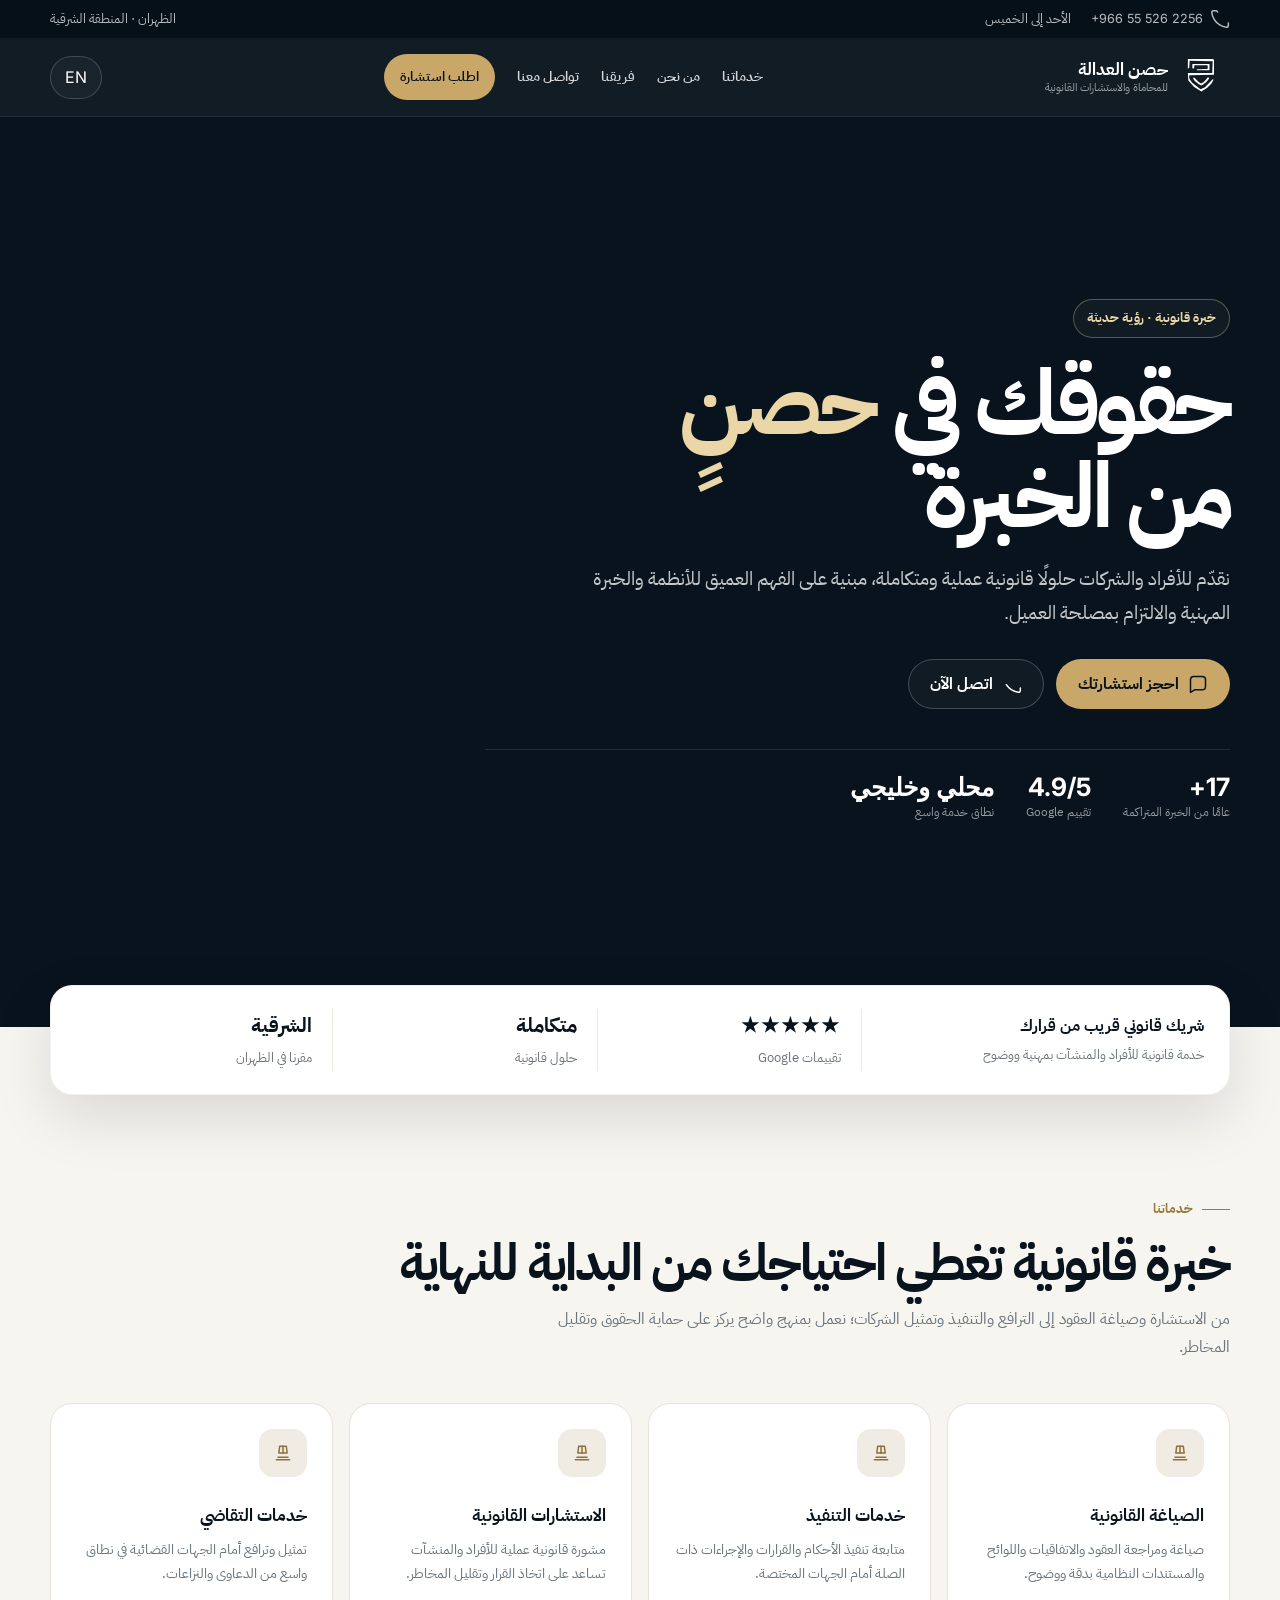
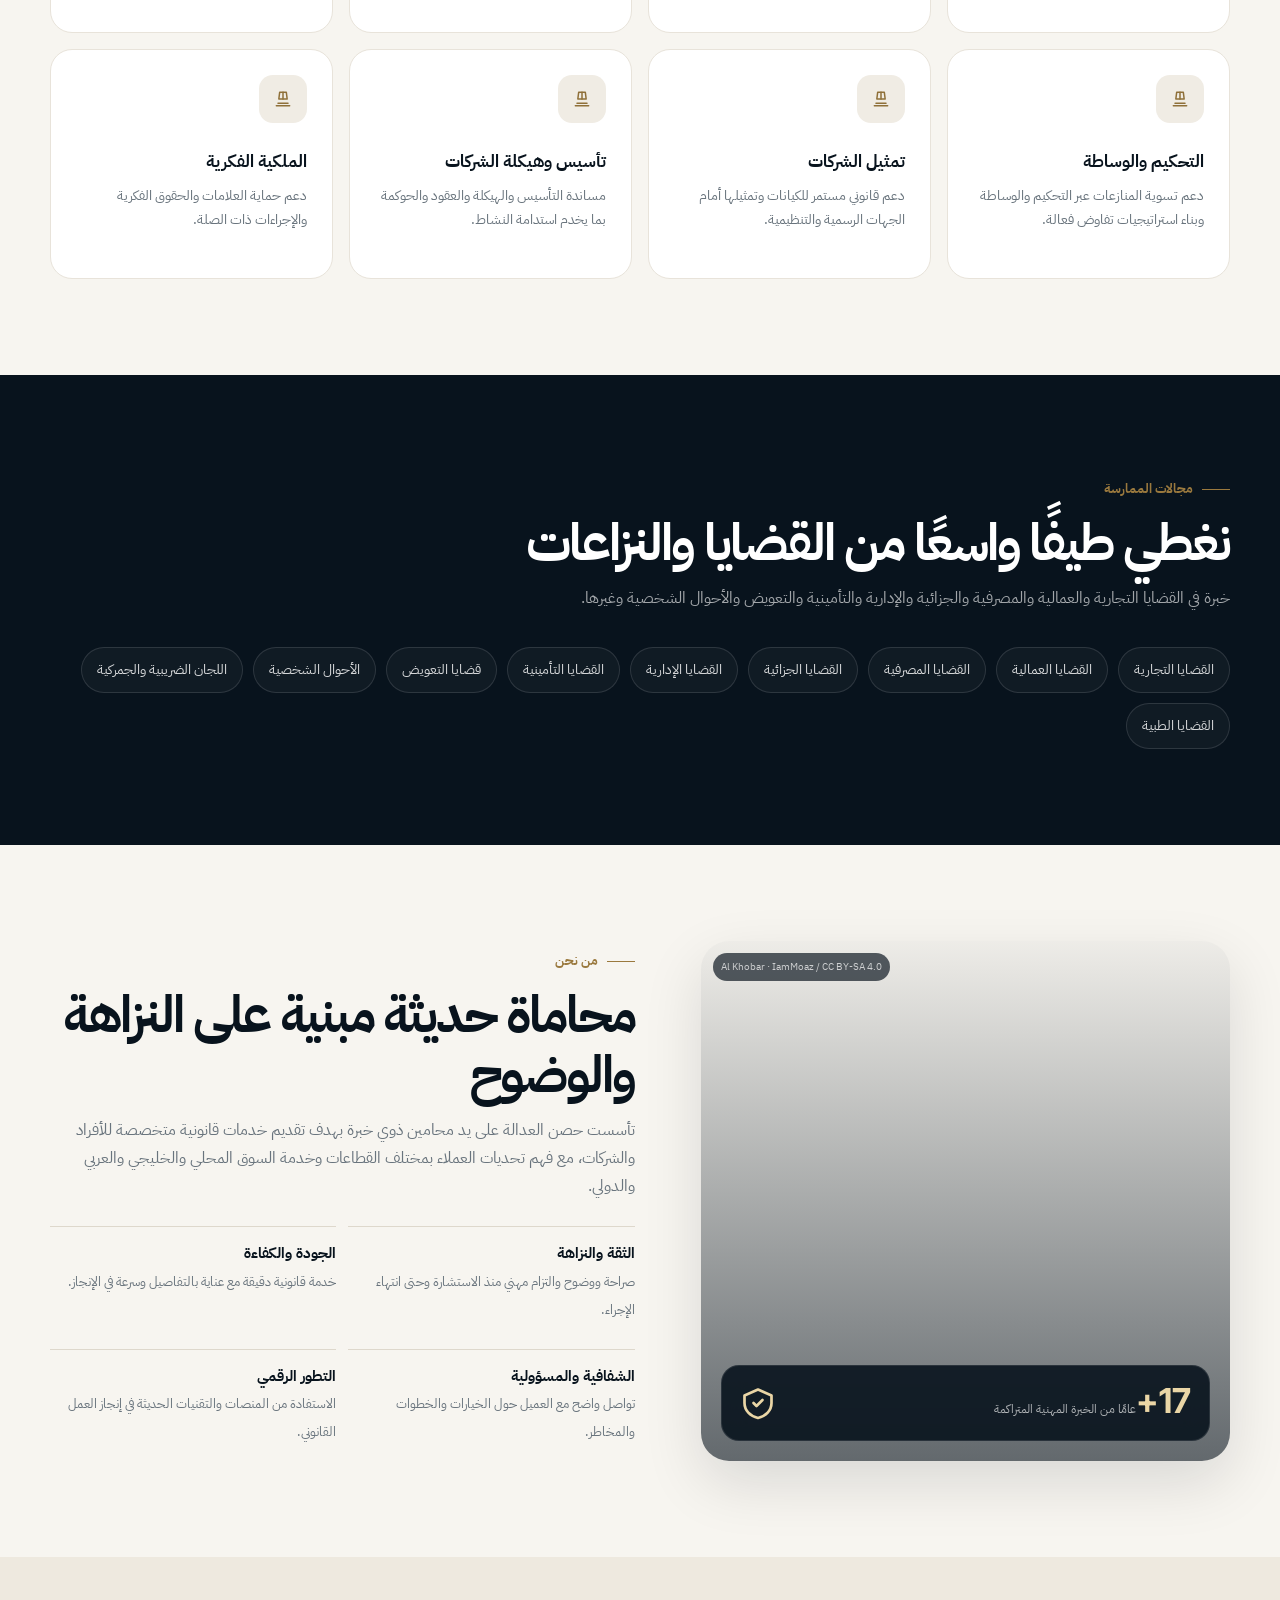
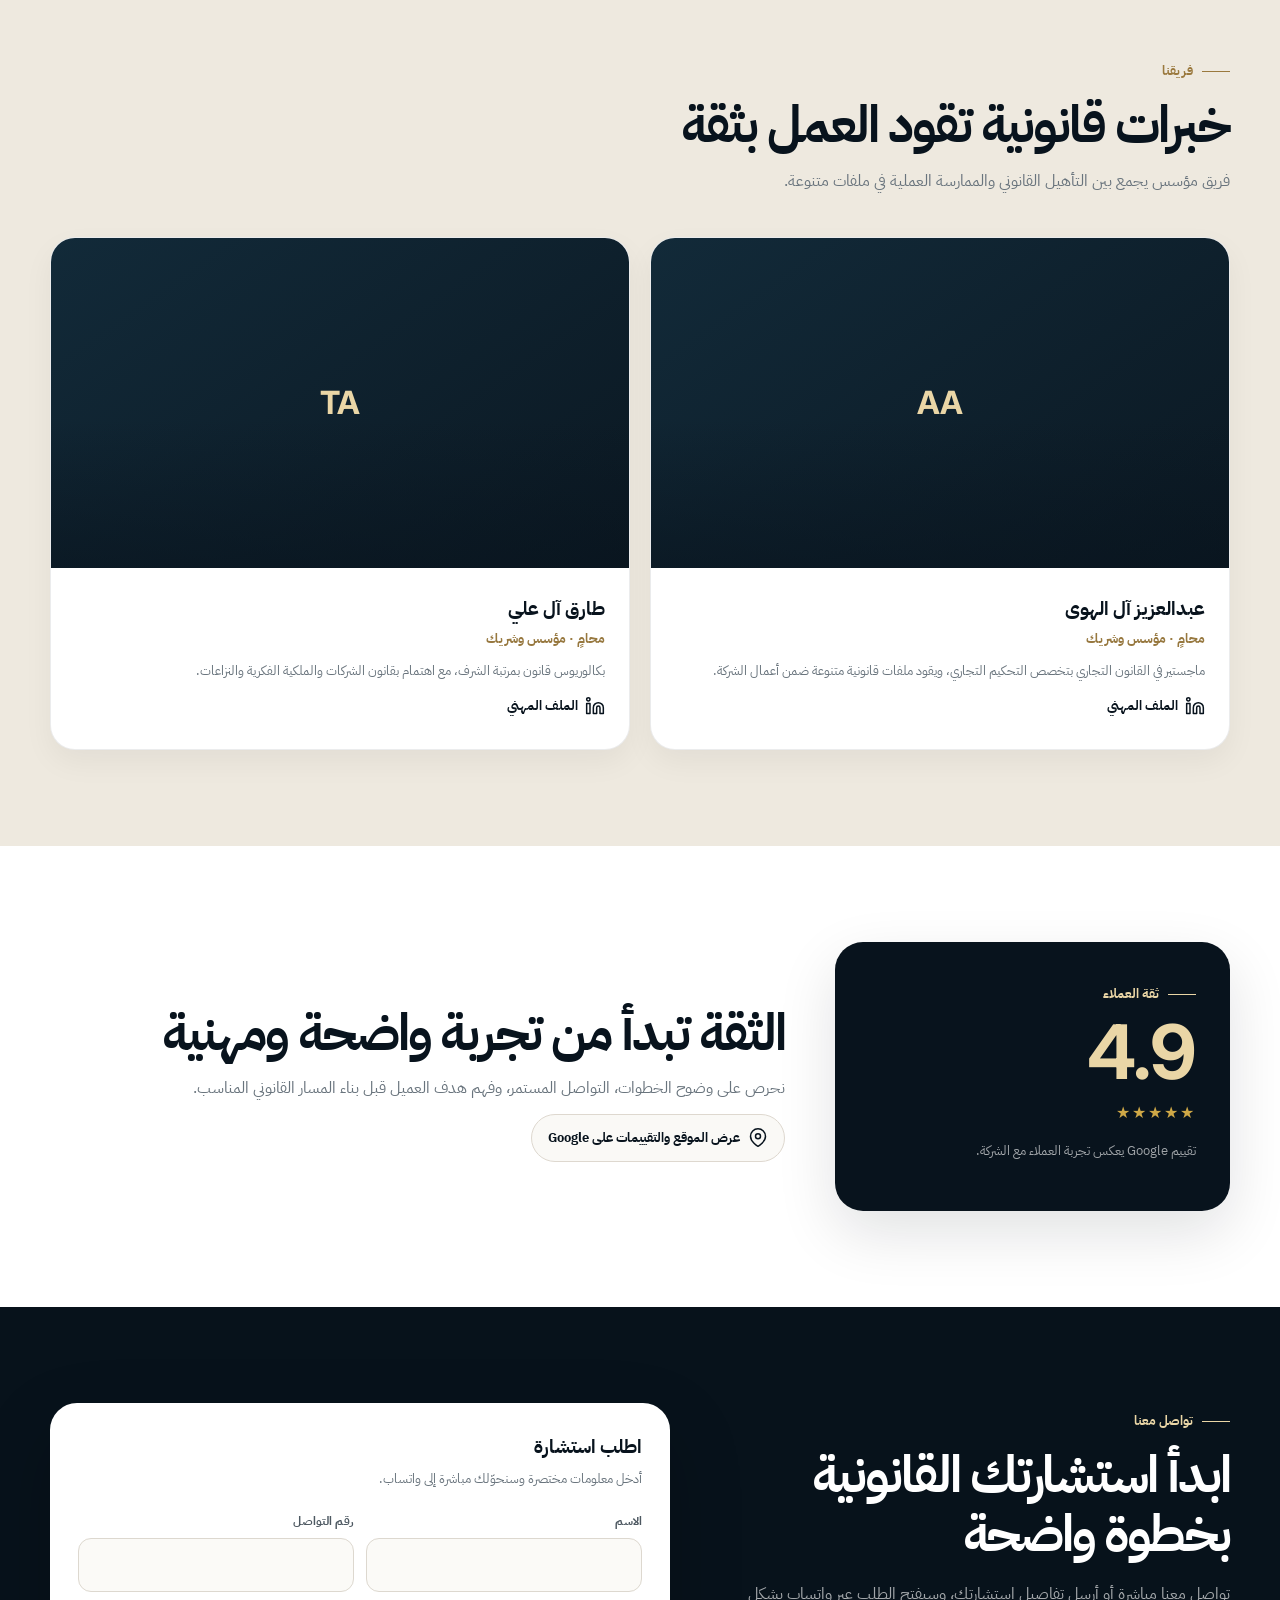
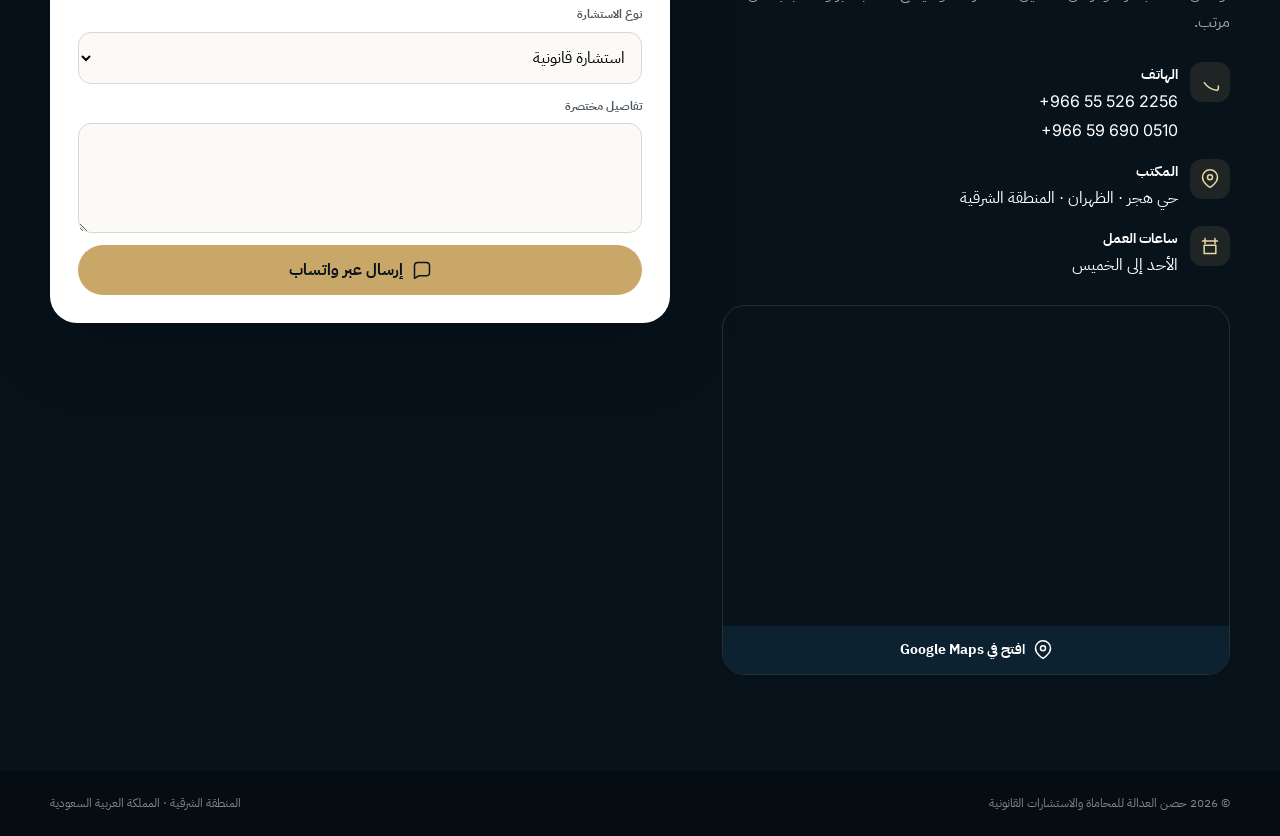
==== commit 8f977a80: "Rebuild client-ready mobile homepage" ====
--- a/index.html
+++ b/index.html
@@ -1,83 +1,43 @@
 <!doctype html>
 <html lang="ar" dir="rtl">
 <head>
-  <meta charset="utf-8">
-  <meta name="viewport" content="width=device-width,initial-scale=1">
-  <meta name="theme-color" content="#08131d">
-  <meta name="description" content="شركة حصن العدالة للمحاماة والاستشارات القانونية - خدمات قانونية متكاملة للأفراد والشركات في المنطقة الشرقية بالمملكة العربية السعودية.">
-  <title>حصن العدالة | للمحاماة والاستشارات القانونية</title>
-  <link rel="preconnect" href="https://fonts.googleapis.com">
-  <link rel="preconnect" href="https://fonts.gstatic.com" crossorigin>
-  <link href="https://fonts.googleapis.com/css2?family=IBM+Plex+Sans+Arabic:wght@400;500;600;700&family=Inter:wght@400;500;600;700&display=swap" rel="stylesheet">
-  <style>
-    :root{--navy:#08131d;--navy2:#0d2230;--navy3:#15384a;--gold:#c9a768;--gold2:#ead6a6;--paper:#f7f5f0;--ink:#17212a;--muted:#69747d;--white:#fff;--line:#e4dfd4;--shadow:0 24px 70px rgba(6,18,27,.12);--r:24px;--max:1180px}
-    *{box-sizing:border-box}html{scroll-behavior:smooth}body{margin:0;background:var(--paper);color:var(--ink);font-family:"IBM Plex Sans Arabic",Arial,sans-serif;line-height:1.75;overflow-x:hidden}html[dir="ltr"] body{font-family:Inter,Arial,sans-serif}a{text-decoration:none;color:inherit}button,input,select,textarea{font:inherit}img{display:block;max-width:100%}.container{width:min(calc(100% - 36px),var(--max));margin:auto}.number{direction:ltr;unicode-bidi:isolate;display:inline-block;font-family:Inter,Arial,sans-serif;letter-spacing:.01em}.icon-svg{width:20px;height:20px;stroke:currentColor;fill:none;stroke-width:1.8;stroke-linecap:round;stroke-linejoin:round}.eyebrow{font-size:.83rem;font-weight:700;letter-spacing:.03em;color:#a78546;display:inline-flex;align-items:center;gap:10px}.eyebrow:before{content:"";width:28px;height:1px;background:currentColor}.section-title{font-size:clamp(2rem,4vw,3.55rem);line-height:1.16;letter-spacing:-.045em;margin:12px 0 12px;color:var(--navy)}.section-lead{font-size:1.02rem;color:var(--muted);margin:0;max-width:720px}.section-head{display:flex;justify-content:space-between;gap:30px;align-items:end;margin-bottom:42px}section{padding:100px 0}
-    .topbar{background:#061019;color:rgba(255,255,255,.72);font-size:.8rem}.topbar-inner{min-height:40px;display:flex;justify-content:space-between;align-items:center;gap:16px}.topbar-group{display:flex;align-items:center;gap:20px;flex-wrap:wrap}.topbar-link{display:inline-flex;align-items:center;gap:7px;transition:.2s}.topbar-link:hover{color:var(--gold2)}
-    header{position:sticky;top:0;z-index:60;background:rgba(8,19,29,.94);backdrop-filter:blur(16px);border-bottom:1px solid rgba(255,255,255,.07)}.nav{min-height:82px;display:flex;align-items:center;justify-content:space-between;gap:24px}.brand{display:flex;align-items:center;gap:13px;color:white;min-width:235px}.logo-crop{width:56px;height:58px;overflow:hidden;position:relative;flex:none}.logo-crop img{position:absolute;height:58px;width:auto;max-width:none;right:0;top:50%;transform:translateY(-50%);filter:brightness(0) invert(1);opacity:1}.brand-copy{display:grid;line-height:1.28}.brand-copy strong{font-size:1.04rem;white-space:nowrap}.brand-copy span{font-size:.69rem;color:rgba(255,255,255,.56)}.nav-links{display:flex;align-items:center;gap:22px;color:rgba(255,255,255,.82);font-size:.9rem;font-weight:600}.nav-links a{padding:9px 0;position:relative}.nav-links a:not(.nav-cta):after{content:"";position:absolute;inset-inline-start:0;bottom:0;width:0;height:1px;background:var(--gold);transition:.2s}.nav-links a:hover{color:white}.nav-links a:hover:after{width:100%}.nav-cta{padding:11px 17px!important;border-radius:999px;background:var(--gold);color:var(--navy)!important;font-weight:700}.lang-btn{border:1px solid rgba(255,255,255,.18);background:rgba(255,255,255,.04);color:white;border-radius:999px;padding:8px 11px;cursor:pointer;min-width:48px}.lang-btn:hover{border-color:var(--gold)}.menu-btn{display:none;width:44px;height:44px;border:1px solid rgba(255,255,255,.16);background:transparent;color:white;border-radius:13px;cursor:pointer}
-    .hero{min-height:720px;background:var(--navy);color:white;position:relative;overflow:hidden;display:grid;align-items:center}.hero:before{content:"";position:absolute;inset:0;background:radial-gradient(circle at 16% 20%,rgba(201,167,104,.13),transparent 29%),linear-gradient(90deg,rgba(8,19,29,.99) 0%,rgba(8,19,29,.96) 49%,rgba(8,19,29,.55) 72%,rgba(8,19,29,.16) 100%);z-index:2}.hero-photo{position:absolute;inset:0;background-image:url('https://images.pexels.com/photos/7984733/pexels-photo-7984733.jpeg?auto=compress&cs=tinysrgb&w=1800');background-size:125% auto;background-position:left 78%;background-repeat:no-repeat;filter:saturate(.8) contrast(1.05)}html[dir="ltr"] .hero:before{background:radial-gradient(circle at 84% 20%,rgba(201,167,104,.13),transparent 29%),linear-gradient(270deg,rgba(8,19,29,.99) 0%,rgba(8,19,29,.96) 49%,rgba(8,19,29,.55) 72%,rgba(8,19,29,.16) 100%)}html[dir="ltr"] .hero-photo{transform:scaleX(-1)}.hero-content{position:relative;z-index:3;max-width:760px;padding:95px 0 120px}.hero-kicker{display:inline-flex;align-items:center;gap:9px;border:1px solid rgba(234,214,166,.3);background:rgba(255,255,255,.035);color:var(--gold2);border-radius:999px;padding:7px 13px;font-size:.82rem;font-weight:700}.hero h1{font-size:clamp(3.1rem,7vw,6.15rem);line-height:1.02;letter-spacing:-.055em;margin:21px 0 18px;max-width:720px}.hero h1 em{font-style:normal;color:var(--gold2)}.hero p{font-size:clamp(1rem,1.8vw,1.2rem);max-width:645px;color:rgba(255,255,255,.75);margin:0 0 31px}.hero-actions{display:flex;gap:12px;flex-wrap:wrap}.btn{display:inline-flex;align-items:center;justify-content:center;gap:9px;min-height:50px;padding:0 21px;border-radius:999px;font-weight:700;border:1px solid transparent;cursor:pointer;transition:.2s}.btn-primary{background:var(--gold);color:var(--navy)}.btn-primary:hover{background:var(--gold2);transform:translateY(-2px)}.btn-ghost{border-color:rgba(255,255,255,.2);color:white;background:rgba(255,255,255,.04)}.btn-ghost:hover{border-color:var(--gold);color:var(--gold2)}.hero-proof{display:flex;gap:34px;flex-wrap:wrap;margin-top:42px;padding-top:27px;border-top:1px solid rgba(255,255,255,.1);max-width:650px}.proof{display:grid;gap:3px}.proof strong{font-family:Inter,Arial,sans-serif;font-size:1.65rem;line-height:1;color:white}.proof span{font-size:.76rem;color:rgba(255,255,255,.55)}
-    .trustbar{position:relative;z-index:5;margin-top:-46px}.trustbox{background:white;border:1px solid rgba(8,19,29,.06);border-radius:23px;box-shadow:var(--shadow);padding:24px 26px;display:grid;grid-template-columns:1.25fr repeat(3,1fr);gap:10px;align-items:center}.trust-intro strong{display:block;color:var(--navy);font-size:1.06rem}.trust-intro span{font-size:.8rem;color:var(--muted)}.trust-item{padding-inline:22px;border-inline-start:1px solid #ece7df}.trust-item b{display:block;font-size:1.28rem;color:var(--navy);font-family:Inter,Arial,sans-serif}.trust-item span{font-size:.79rem;color:var(--muted)}.stars{letter-spacing:2px;color:#cfa847;font-size:1rem}
-    .services-grid{display:grid;grid-template-columns:repeat(4,1fr);gap:16px}.service-card{background:white;border:1px solid #e9e5dd;border-radius:22px;padding:25px;min-height:244px;transition:.23s;position:relative;overflow:hidden}.service-card:hover{transform:translateY(-5px);box-shadow:0 17px 42px rgba(8,19,29,.09);border-color:rgba(201,167,104,.5)}.service-icon{width:49px;height:49px;border-radius:15px;background:#f1ede4;color:#90703a;display:grid;place-items:center;margin-bottom:27px}.service-card h3{font-size:1.04rem;color:var(--navy);margin:0 0 8px}.service-card p{font-size:.86rem;color:var(--muted);margin:0;line-height:1.85}
-    .practice{background:var(--navy);color:white;position:relative;overflow:hidden}.practice .section-title{color:white}.practice .section-lead{color:rgba(255,255,255,.62)}.practice:after{content:"";position:absolute;width:490px;height:490px;border:1px solid rgba(201,167,104,.14);border-radius:50%;left:-190px;bottom:-250px}.practice-tags{position:relative;z-index:2;display:flex;flex-wrap:wrap;gap:11px;margin-top:38px}.practice-tag{border:1px solid rgba(255,255,255,.12);background:rgba(255,255,255,.035);border-radius:999px;padding:11px 16px;color:rgba(255,255,255,.83);font-size:.88rem;font-weight:600}
-    .about-grid{display:grid;grid-template-columns:.95fr 1.05fr;gap:70px;align-items:center}.about-visual{min-height:520px;border-radius:30px;background:linear-gradient(180deg,rgba(8,19,29,.05),rgba(8,19,29,.67)),url('https://images.unsplash.com/photo-1450101499163-c8848c66ca85?auto=format&fit=crop&w=1300&q=85') center/cover;position:relative;box-shadow:var(--shadow);overflow:hidden}.about-badge{position:absolute;inset:auto 22px 22px;background:rgba(8,19,29,.9);backdrop-filter:blur(12px);border:1px solid rgba(255,255,255,.1);border-radius:19px;padding:20px;color:white;display:flex;align-items:center;justify-content:space-between;gap:16px}.about-badge strong{font-family:Inter,Arial,sans-serif;color:var(--gold2);font-size:2.25rem;line-height:1}.about-badge span{font-size:.78rem;color:rgba(255,255,255,.64)}.values{display:grid;grid-template-columns:repeat(2,1fr);gap:12px;margin-top:27px}.value{border-top:1px solid #ded8cc;padding:14px 0}.value b{display:block;color:var(--navy);font-size:.93rem}.value span{font-size:.8rem;color:var(--muted)}
-    .team-section{background:#eee9df}.team-grid{display:grid;grid-template-columns:repeat(2,1fr);gap:20px}.person{background:white;border:1px solid rgba(8,19,29,.08);border-radius:25px;padding:27px;display:grid;grid-template-columns:110px 1fr;gap:22px;align-items:center;box-shadow:0 12px 30px rgba(8,19,29,.05)}.person-visual{width:110px;height:130px;border-radius:19px;background:linear-gradient(145deg,#0c2230,#17384a);display:grid;place-items:center;color:var(--gold2);position:relative;overflow:hidden}.person-visual:before{content:"";position:absolute;width:62px;height:62px;border:1px solid rgba(234,214,166,.22);border-radius:50%;top:22px}.person-visual:after{content:"";position:absolute;width:78px;height:42px;border:1px solid rgba(234,214,166,.2);border-radius:44px 44px 0 0;bottom:12px}.person-visual span{font-family:Inter,Arial,sans-serif;font-weight:700;font-size:1.05rem;position:relative;z-index:2}.person h3{margin:0 0 3px;color:var(--navy);font-size:1.18rem}.role{color:#997b42;font-size:.83rem;font-weight:700;margin-bottom:9px}.person p{margin:0;color:var(--muted);font-size:.84rem}.profile-link{margin-top:12px;display:inline-flex;align-items:center;gap:7px;color:var(--navy);font-weight:700;font-size:.8rem}.profile-link:hover{color:#8e703b}
-    .reviews{background:white}.review-wrap{display:grid;grid-template-columns:.68fr 1.32fr;gap:48px;align-items:center}.rating-card{background:var(--navy);border-radius:28px;padding:36px;color:white;box-shadow:var(--shadow)}.rating-card .rating{font-family:Inter,Arial,sans-serif;font-size:4.8rem;line-height:1;margin:8px 0 10px;color:var(--gold2);font-weight:700}.rating-card p{color:rgba(255,255,255,.62);font-size:.84rem;margin:8px 0 0}.review-copy h2{margin-top:0}.review-copy p{color:var(--muted)}.google-btn{display:inline-flex;align-items:center;gap:9px;border:1px solid #ded8cf;background:#faf9f6;color:var(--navy);padding:11px 16px;border-radius:999px;font-weight:700;font-size:.85rem}.google-btn:hover{border-color:var(--gold)}
-    .contact{background:#07121b;color:white}.contact .section-title{color:white}.contact-grid{display:grid;grid-template-columns:.88fr 1.12fr;gap:55px;align-items:start}.contact-copy>p{color:rgba(255,255,255,.63);max-width:540px}.contact-list{display:grid;gap:13px;margin-top:27px}.contact-row{display:flex;align-items:flex-start;gap:12px;color:rgba(255,255,255,.78)}.contact-ico{width:40px;height:40px;min-width:40px;border-radius:12px;background:rgba(201,167,104,.12);color:var(--gold2);display:grid;place-items:center}.contact-row strong{display:block;color:white;font-size:.9rem}.contact-row small{display:block;color:rgba(255,255,255,.52);font-size:.75rem}.contact-row a:hover{color:var(--gold2)}.form{background:white;color:var(--ink);border-radius:28px;padding:30px;box-shadow:0 30px 80px rgba(0,0,0,.2)}.form h3{margin:0 0 5px;color:var(--navy);font-size:1.42rem}.form>p{margin:0 0 19px;color:var(--muted);font-size:.84rem}.field-grid{display:grid;grid-template-columns:1fr 1fr;gap:12px}.field{display:grid;gap:6px;margin-bottom:12px}.field label{font-size:.77rem;font-weight:700;color:#4e5961}.field input,.field select,.field textarea{border:1px solid #ded9cf;border-radius:13px;padding:12px 13px;background:#fbfaf7;outline:none;color:var(--ink);width:100%}.field input:focus,.field select:focus,.field textarea:focus{border-color:#b99550;box-shadow:0 0 0 3px rgba(201,167,104,.12)}.field textarea{min-height:120px;resize:vertical}.form .btn{width:100%;border:none}.map-wrap{margin-top:28px;position:relative;height:350px;border-radius:25px;overflow:hidden;border:1px solid rgba(255,255,255,.1)}.map-wrap iframe{width:100%;height:100%;border:0;filter:saturate(.75) contrast(1.03);pointer-events:none}.map-open{position:absolute;left:18px;bottom:18px;background:white;color:var(--navy);border-radius:999px;padding:11px 16px;display:inline-flex;align-items:center;gap:8px;font-weight:700;font-size:.83rem;box-shadow:0 10px 26px rgba(0,0,0,.18)}html[dir="ltr"] .map-open{left:auto;right:18px}
-    footer{background:#050d14;color:rgba(255,255,255,.54);padding:24px 0;border-top:1px solid rgba(255,255,255,.07);font-size:.79rem}.footer-inner{display:flex;justify-content:space-between;align-items:center;gap:16px;flex-wrap:wrap}.footer-links{display:flex;gap:16px}.footer-links a:hover{color:var(--gold2)}
-    .floating-actions{position:fixed;z-index:80;left:18px;bottom:18px;display:grid;gap:9px}html[dir="ltr"] .floating-actions{left:auto;right:18px}.float-action{height:48px;border-radius:999px;display:flex;align-items:center;gap:9px;padding:0 16px 0 14px;font-weight:700;font-size:.82rem;box-shadow:0 10px 30px rgba(0,0,0,.2);transition:.2s;border:1px solid rgba(255,255,255,.2)}html[dir="ltr"] .float-action{padding:0 14px 0 16px}.float-action:hover{transform:translateY(-2px)}.float-whatsapp{background:#188c55;color:white}.float-call{background:var(--gold);color:var(--navy)}.float-action svg{width:20px;height:20px}
-    .reveal{opacity:0;transform:translateY(17px);transition:.65s ease}.reveal.visible{opacity:1;transform:none}
-    @media(max-width:1000px){.menu-btn{display:grid;place-items:center}.nav-links{position:fixed;top:122px;left:0;right:0;background:#091620;display:none;flex-direction:column;align-items:stretch;padding:23px 24px 28px;border-top:1px solid rgba(255,255,255,.08);box-shadow:0 20px 40px rgba(0,0,0,.22)}.nav-links.open{display:flex}.nav-links a{padding:9px 0}.nav-cta{text-align:center}.services-grid{grid-template-columns:repeat(2,1fr)}.about-grid,.review-wrap,.contact-grid{grid-template-columns:1fr}.team-grid{grid-template-columns:1fr}.trustbox{grid-template-columns:1fr 1fr}.trust-intro{grid-column:1/-1}.trust-item{border-inline-start:0;border-top:1px solid #ece7df;padding:15px 0}.hero-photo{background-size:auto 100%;background-position:left bottom}.hero:before{background:linear-gradient(90deg,rgba(8,19,29,.99),rgba(8,19,29,.88) 68%,rgba(8,19,29,.55))}.about-grid{gap:38px}.contact-grid{gap:35px}}
-    @media(max-width:680px){.container{width:min(calc(100% - 28px),var(--max))}.topbar{display:none}.nav{min-height:74px}.brand{min-width:0}.brand-copy strong{font-size:.91rem}.brand-copy span{font-size:.61rem}.logo-crop{width:47px;height:48px}.logo-crop img{height:48px}.nav-links{top:74px}.hero{min-height:690px}.hero-content{padding:90px 0 120px}.hero h1{font-size:clamp(2.75rem,13vw,4.4rem)}.hero-photo{opacity:.52;background-size:auto 90%;background-position:left bottom}.hero:before{background:linear-gradient(180deg,rgba(8,19,29,.92),rgba(8,19,29,.97))}.hero-proof{gap:22px}.trustbar{margin-top:-36px}.trustbox{grid-template-columns:1fr;padding:20px}.trust-intro{grid-column:auto}.services-grid,.values{grid-template-columns:1fr}.section-head{display:block}.about-visual{min-height:400px}.person{grid-template-columns:82px 1fr;padding:20px;gap:15px}.person-visual{width:82px;height:108px}.field-grid{grid-template-columns:1fr}.form{padding:22px}.floating-actions{left:12px;bottom:12px}html[dir="ltr"] .floating-actions{right:12px}.float-action{height:46px;padding-inline:13px}.float-action span{font-size:.76rem}.map-wrap{height:310px}section{padding:80px 0}}
-  </style>
+<meta charset="utf-8">
+<meta name="viewport" content="width=device-width,initial-scale=1,viewport-fit=cover">
+<meta name="theme-color" content="#08131d">
+<meta name="description" content="شركة حصن العدالة للمحاماة والاستشارات القانونية في المنطقة الشرقية بالمملكة العربية السعودية.">
+<title>حصن العدالة | للمحاماة والاستشارات القانونية</title>
+<link rel="preconnect" href="https://fonts.googleapis.com">
+<link rel="preconnect" href="https://fonts.gstatic.com" crossorigin>
+<link href="https://fonts.googleapis.com/css2?family=IBM+Plex+Sans+Arabic:wght@400;500;600;700&family=Inter:wght@400;500;600;700&display=swap" rel="stylesheet">
+<link rel="stylesheet" href="styles.css">
 </head>
 <body>
-  <div class="topbar">
-    <div class="container topbar-inner">
-      <div class="topbar-group">
-        <a class="topbar-link" href="tel:+966555262256"><svg class="icon-svg" viewBox="0 0 24 24"><path d="M22 16.92v3a2 2 0 0 1-2.18 2 19.79 19.79 0 0 1-8.63-3.07 19.5 19.5 0 0 1-6-6A19.79 19.79 0 0 1 2.12 4.18 2 2 0 0 1 4.11 2h3a2 2 0 0 1 2 1.72c.12.9.33 1.78.62 2.63a2 2 0 0 1-.45 2.11L8 9.73a16 16 0 0 0 6 6l1.27-1.27a2 2 0 0 1 2.11-.45c.85.29 1.73.5 2.63.62A2 2 0 0 1 22 16.92z"/></svg><span class="number">+966 55 526 2256</span></a>
-        <span data-i18n="hours">الأحد إلى الخميس</span>
-      </div>
-      <div class="topbar-group"><span data-i18n="locationShort">الظهران · المنطقة الشرقية</span></div>
-    </div>
-  </div>
-  <header>
-    <div class="container nav">
-      <a class="brand" href="#home" aria-label="Hisn Al-Adalah">
-        <span class="logo-crop"><img src="https://hisn-aladalah.com/wp-content/uploads/2025/07/logo-02-1-1.png" alt="حصن العدالة"></span>
-        <span class="brand-copy"><strong data-i18n="brand">حصن العدالة</strong><span data-i18n="brandSub">للمحاماة والاستشارات القانونية</span></span>
-      </a>
-      <nav class="nav-links" id="navLinks">
-        <a href="#services" data-i18n="navServices">خدماتنا</a><a href="#about" data-i18n="navAbout">من نحن</a><a href="#team" data-i18n="navTeam">فريقنا</a><a href="#contact" data-i18n="navContact">تواصل معنا</a><a class="nav-cta" href="#contact" data-i18n="navConsult">اطلب استشارة</a>
-      </nav>
-      <div style="display:flex;align-items:center;gap:9px"><button class="lang-btn" id="langBtn" aria-label="Change language">EN</button><button class="menu-btn" id="menuBtn" aria-label="Menu"><svg class="icon-svg" viewBox="0 0 24 24"><path d="M4 7h16M4 12h16M4 17h16"/></svg></button></div>
-    </div>
-  </header>
-  <main>
-    <section class="hero" id="home"><div class="hero-photo"></div><div class="container"><div class="hero-content reveal"><span class="hero-kicker" data-i18n="heroKicker">خبرة قانونية · رؤية حديثة</span><h1 data-i18n-html="heroTitle">حقوقك في <em>حصنٍ</em><br>من الخبرة</h1><p data-i18n="heroText">نقدّم للأفراد والشركات حلولًا قانونية عملية ومتكاملة، مبنية على الفهم العميق للأنظمة والخبرة المهنية والالتزام الصارم بمصلحة العميل.</p><div class="hero-actions"><a class="btn btn-primary" href="#contact"><svg class="icon-svg" viewBox="0 0 24 24"><path d="M21 15a4 4 0 0 1-4 4H8l-5 3V7a4 4 0 0 1 4-4h10a4 4 0 0 1 4 4z"/></svg><span data-i18n="bookConsult">احجز استشارتك</span></a><a class="btn btn-ghost" href="tel:+966555262256"><svg class="icon-svg" viewBox="0 0 24 24"><path d="M22 16.92v3a2 2 0 0 1-2.18 2 19.79 19.79 0 0 1-8.63-3.07 19.5 19.5 0 0 1-6-6A19.79 19.79 0 0 1 2.12 4.18 2 2 0 0 1 4.11 2h3a2 2 0 0 1 2 1.72"/></svg><span data-i18n="callNow">اتصل الآن</span></a></div><div class="hero-proof"><div class="proof"><strong>17+</strong><span data-i18n="yearsExp">عامًا من الخبرة المتراكمة</span></div><div class="proof"><strong>4.9/5</strong><span data-i18n="googleRating">تقييم Google</span></div><div class="proof"><strong data-i18n="localGulf">محلي وخليجي</strong><span data-i18n="marketReach">نطاق خدمة واسع</span></div></div></div></div></section>
-    <div class="trustbar"><div class="container"><div class="trustbox reveal"><div class="trust-intro"><strong data-i18n="trustTitle">شريك قانوني قريب من قرارك</strong><span data-i18n="trustSub">خدمة قانونية للأفراد والمنشآت بمهنية ووضوح</span></div><div class="trust-item"><b class="stars">★★★★★</b><span data-i18n="reviewsLabel">تقييمات Google</span></div><div class="trust-item"><b data-i18n="integrated">متكاملة</b><span data-i18n="solutions">حلول قانونية</span></div><div class="trust-item"><b data-i18n="eastRegion">الشرقية</b><span data-i18n="dhahranLocation">مقرنا في الظهران</span></div></div></div></div>
-    <section id="services"><div class="container"><div class="section-head reveal"><div><span class="eyebrow" data-i18n="servicesEye">خدماتنا</span><h2 class="section-title" data-i18n="servicesTitle">خبرة قانونية تغطي احتياجك من البداية للنهاية</h2><p class="section-lead" data-i18n="servicesLead">من الاستشارة وصياغة العقود إلى الترافع والتنفيذ وتمثيل الشركات؛ نعمل بمنهج واضح يركز على حماية الحقوق وتقليل المخاطر.</p></div></div><div class="services-grid" id="servicesGrid"></div></div></section>
-    <section class="practice"><div class="container"><div class="reveal"><span class="eyebrow" data-i18n="practiceEye">مجالات الممارسة</span><h2 class="section-title" data-i18n="practiceTitle">نغطي طيفًا واسعًا من القضايا والنزاعات</h2><p class="section-lead" data-i18n="practiceLead">خبرة في القضايا التجارية والعمالية والمصرفية والجزائية والإدارية والتأمينية والتعويض والأحوال الشخصية وغيرها.</p><div class="practice-tags" id="practiceTags"></div></div></div></section>
-    <section id="about"><div class="container"><div class="about-grid"><div class="about-visual reveal"><div class="about-badge"><div><strong>17+</strong><span data-i18n="aboutBadge">عامًا من الخبرة المهنية المتراكمة</span></div><svg class="icon-svg" style="width:38px;height:38px;color:var(--gold2)" viewBox="0 0 24 24"><path d="M12 3 3 7v5c0 5 3.8 8.7 9 10 5.2-1.3 9-5 9-10V7l-9-4z"/><path d="m9 12 2 2 4-4"/></svg></div></div><div class="reveal"><span class="eyebrow" data-i18n="aboutEye">من نحن</span><h2 class="section-title" data-i18n="aboutTitle">محاماة حديثة مبنية على النزاهة والوضوح</h2><p class="section-lead" data-i18n="aboutText">تأسست حصن العدالة على يد محامين ذوي خبرة بهدف تقديم خدمات قانونية متخصصة للأفراد والشركات، مع فهم تحديات العملاء بمختلف القطاعات وخدمة السوق المحلي والخليجي والعربي والدولي.</p><div class="values" id="valuesGrid"></div></div></div></div></section>
-    <section class="team-section" id="team"><div class="container"><div class="section-head reveal"><div><span class="eyebrow" data-i18n="teamEye">فريقنا</span><h2 class="section-title" data-i18n="teamTitle">خبرات قانونية تقود العمل بثقة</h2><p class="section-lead" data-i18n="teamLead">نعرض هنا فقط المعلومات المهنية التي أمكن التحقق منها علنًا، حفاظًا على دقة الموقع ومصداقيته.</p></div></div><div class="team-grid"><article class="person reveal"><div class="person-visual"><span>AA</span></div><div><h3 data-i18n="abdName">عبدالعزيز آل الهوى</h3><div class="role" data-i18n="abdRole">محامٍ · مؤسس وشريك</div><p data-i18n="abdBio">ماجستير في القانون، ويقود ملفات قانونية متنوعة ضمن أعمال الشركة.</p><a class="profile-link" href="https://sa.linkedin.com/in/abdulaziz-al-alhawa-%D8%B9%D8%A8%D8%AF%D8%A7%D9%84%D8%B9%D8%B2%D9%8A%D8%B2-%D8%A2%D9%84-%D8%A7%D9%84%D9%87%D9%80%D9%88%D9%89-840206316" target="_blank" rel="noopener"><svg class="icon-svg" viewBox="0 0 24 24"><path d="M16 8a6 6 0 0 1 6 6v7h-4v-7a2 2 0 0 0-4 0v7h-4v-7a6 6 0 0 1 6-6zM2 9h4v12H2z"/><circle cx="4" cy="4" r="2"/></svg><span data-i18n="viewProfile">الملف المهني</span></a></div></article><article class="person reveal"><div class="person-visual"><span>TA</span></div><div><h3 data-i18n="tariqName">طارق آل علي</h3><div class="role" data-i18n="tariqRole">قانوني · شركة حصن العدالة</div><p data-i18n="tariqBio">بكالوريوس قانون بمرتبة الشرف، مع اهتمام بقانون الشركات والملكية الفكرية والنزاعات.</p><a class="profile-link" href="https://sa.linkedin.com/in/tariq-al-ali/ar" target="_blank" rel="noopener"><svg class="icon-svg" viewBox="0 0 24 24"><path d="M16 8a6 6 0 0 1 6 6v7h-4v-7a2 2 0 0 0-4 0v7h-4v-7a6 6 0 0 1 6-6zM2 9h4v12H2z"/><circle cx="4" cy="4" r="2"/></svg><span data-i18n="viewProfile">الملف المهني</span></a></div></article></div></div></section>
-    <section class="reviews"><div class="container"><div class="review-wrap"><div class="rating-card reveal"><span class="eyebrow" style="color:var(--gold2)" data-i18n="reviewEye">ثقة العملاء</span><div class="rating">4.9</div><div class="stars">★★★★★</div><p data-i18n="reviewNote">تقييم Google يعكس تجربة العملاء مع الشركة.</p></div><div class="review-copy reveal"><h2 class="section-title" data-i18n="reviewTitle">الثقة تبدأ من تجربة واضحة ومهنية</h2><p data-i18n="reviewText">نحرص على وضوح الخطوات، التواصل المستمر، وفهم هدف العميل قبل بناء المسار القانوني المناسب.</p><a class="google-btn" href="https://maps.app.goo.gl/k32NxTdPpVgLrrjL6?g_st=ic" target="_blank" rel="noopener"><svg class="icon-svg" viewBox="0 0 24 24"><path d="M21 10c0 7-9 12-9 12S3 17 3 10a9 9 0 1 1 18 0z"/><circle cx="12" cy="10" r="3"/></svg><span data-i18n="googleOpen">عرض الموقع والتقييمات على Google</span></a></div></div></div></section>
-    <section class="contact" id="contact"><div class="container"><div class="contact-grid"><div class="contact-copy reveal"><span class="eyebrow" style="color:var(--gold2)" data-i18n="contactEye">تواصل معنا</span><h2 class="section-title" data-i18n="contactTitle">ابدأ استشارتك القانونية بخطوة واضحة</h2><p data-i18n="contactLead">تواصل معنا مباشرة أو أرسل ملخصًا عن موضوعك عبر واتساب، وسيساعدك الفريق في تحديد الخطوة التالية.</p><div class="contact-list"><div class="contact-row"><span class="contact-ico"><svg class="icon-svg" viewBox="0 0 24 24"><path d="M22 16.92v3a2 2 0 0 1-2.18 2 19.79 19.79 0 0 1-8.63-3.07 19.5 19.5 0 0 1-6-6A19.79 19.79 0 0 1 2.12 4.18 2 2 0 0 1 4.11 2h3a2 2 0 0 1 2 1.72"/></svg></span><div><strong data-i18n="phoneLabel">الهاتف</strong><a href="tel:+966555262256"><span class="number">+966 55 526 2256</span></a><br><a href="tel:+966596900510"><span class="number">+966 59 690 0510</span></a></div></div><div class="contact-row"><span class="contact-ico"><svg class="icon-svg" viewBox="0 0 24 24"><path d="M21 10c0 7-9 12-9 12S3 17 3 10a9 9 0 1 1 18 0z"/><circle cx="12" cy="10" r="3"/></svg></span><div><strong data-i18n="addressLabel">الموقع</strong><a href="https://maps.app.goo.gl/k32NxTdPpVgLrrjL6?g_st=ic" target="_blank" rel="noopener"><span data-i18n="address">حي هجر، الظهران، المنطقة الشرقية</span></a></div></div><div class="contact-row"><span class="contact-ico"><svg class="icon-svg" viewBox="0 0 24 24"><circle cx="12" cy="12" r="9"/><path d="M12 7v5l3 2"/></svg></span><div><strong data-i18n="workHoursLabel">ساعات العمل</strong><small data-i18n="workHours">الأحد إلى الخميس</small></div></div></div><div class="map-wrap"><iframe title="Hisn Al-Adalah map" src="https://www.google.com/maps?q=%D8%B4%D8%B1%D9%83%D8%A9%20%D8%AD%D8%B5%D9%86%20%D8%A7%D9%84%D8%B9%D8%AF%D8%A7%D9%84%D8%A9%20%D9%84%D9%84%D9%85%D8%AD%D8%A7%D9%85%D8%A7%D8%A9%20%D9%88%D8%A7%D9%84%D8%A7%D8%B3%D8%AA%D8%B4%D8%A7%D8%B1%D8%A7%D8%AA%20%D8%A7%D9%84%D9%82%D8%A7%D9%86%D9%88%D9%86%D9%8A%D8%A9%20%D8%A7%D9%84%D8%B8%D9%87%D8%B1%D8%A7%D9%86&output=embed" loading="lazy"></iframe><a class="map-open" href="https://maps.app.goo.gl/k32NxTdPpVgLrrjL6?g_st=ic" target="_blank" rel="noopener"><svg class="icon-svg" viewBox="0 0 24 24"><path d="M21 10c0 7-9 12-9 12S3 17 3 10a9 9 0 1 1 18 0z"/><circle cx="12" cy="10" r="3"/></svg><span data-i18n="openMaps">افتح في Google Maps</span></a></div></div><form class="form reveal" id="waForm"><h3 data-i18n="formTitle">أرسل تفاصيل استشارتك</h3><p data-i18n="formSub">سيتم فتح واتساب برسالة جاهزة يمكنك مراجعتها قبل الإرسال.</p><div class="field-grid"><div class="field"><label for="name" data-i18n="nameLabel">الاسم</label><input id="name" required data-ph-ar="الاسم الكامل" data-ph-en="Full name" placeholder="الاسم الكامل"></div><div class="field"><label for="phone" data-i18n="mobileLabel">رقم التواصل</label><input id="phone" inputmode="tel" dir="ltr" data-ph-ar="05xxxxxxxx" data-ph-en="Mobile number" placeholder="05xxxxxxxx"></div></div><div class="field"><label for="topic" data-i18n="topicLabel">نوع الاستشارة</label><select id="topic"><option value="general" data-i18n="topicGeneral">استشارة عامة</option><option value="business" data-i18n="topicBusiness">شركات وعقود</option><option value="litigation" data-i18n="topicLitigation">تقاضي ونزاعات</option><option value="execution" data-i18n="topicExecution">تنفيذ وتحصيل</option></select></div><div class="field"><label for="message" data-i18n="messageLabel">ملخص الموضوع</label><textarea id="message" required data-ph-ar="اكتب ملخصًا مختصرًا عن الموضوع..." data-ph-en="Briefly describe your matter..." placeholder="اكتب ملخصًا مختصرًا عن الموضوع..."></textarea></div><button class="btn btn-primary" type="submit"><svg class="icon-svg" viewBox="0 0 24 24"><path d="M21 15a4 4 0 0 1-4 4H8l-5 3V7a4 4 0 0 1 4-4h10a4 4 0 0 1 4 4z"/></svg><span data-i18n="sendWhatsapp">إرسال عبر واتساب</span></button></form></div></div></section>
-  </main>
-  <footer><div class="container footer-inner"><span>© <span id="year"></span> <span data-i18n="footerName">شركة حصن العدالة للمحاماة والاستشارات القانونية</span></span><div class="footer-links"><a href="#services" data-i18n="navServices">خدماتنا</a><a href="#about" data-i18n="navAbout">من نحن</a><a href="#contact" data-i18n="navContact">تواصل معنا</a></div></div></footer>
-  <div class="floating-actions"><a class="float-action float-whatsapp" href="https://wa.me/966555262256" target="_blank" rel="noopener"><svg viewBox="0 0 24 24" fill="none" stroke="currentColor" stroke-width="1.8" stroke-linecap="round" stroke-linejoin="round"><path d="M20.5 11.6a8.5 8.5 0 0 1-12.6 7.5L3 20.5l1.4-4.7A8.5 8.5 0 1 1 20.5 11.6z"/><path d="M8.4 8.2c.2 2.9 2.4 5.2 5.3 5.8l1.4-1.4 2 .8c-.2 1.7-1.6 2.8-3.1 2.7-4.3-.4-7.7-3.8-8.1-8.1-.1-1.5 1-2.9 2.7-3.1l.8 2-1 1.3z"/></svg><span data-i18n="waFloat">أرسل واتساب</span></a><a class="float-action float-call" href="tel:+966555262256"><svg viewBox="0 0 24 24" fill="none" stroke="currentColor" stroke-width="1.8" stroke-linecap="round" stroke-linejoin="round"><path d="M22 16.92v3a2 2 0 0 1-2.18 2 19.79 19.79 0 0 1-8.63-3.07 19.5 19.5 0 0 1-6-6A19.79 19.79 0 0 1 2.12 4.18 2 2 0 0 1 4.11 2h3a2 2 0 0 1 2 1.72"/></svg><span data-i18n="callFloat">اتصل الآن</span></a></div>
-  <script>
-    const copy={
-      ar:{brand:'حصن العدالة',brandSub:'للمحاماة والاستشارات القانونية',hours:'الأحد إلى الخميس',locationShort:'الظهران · المنطقة الشرقية',navServices:'خدماتنا',navAbout:'من نحن',navTeam:'فريقنا',navContact:'تواصل معنا',navConsult:'اطلب استشارة',heroKicker:'خبرة قانونية · رؤية حديثة',heroTitle:'حقوقك في <em>حصنٍ</em><br>من الخبرة',heroText:'نقدّم للأفراد والشركات حلولًا قانونية عملية ومتكاملة، مبنية على الفهم العميق للأنظمة والخبرة المهنية والالتزام الصارم بمصلحة العميل.',bookConsult:'احجز استشارتك',callNow:'اتصل الآن',yearsExp:'عامًا من الخبرة المتراكمة',googleRating:'تقييم Google',localGulf:'محلي وخليجي',marketReach:'نطاق خدمة واسع',trustTitle:'شريك قانوني قريب من قرارك',trustSub:'خدمة قانونية للأفراد والمنشآت بمهنية ووضوح',reviewsLabel:'تقييمات Google',integrated:'متكاملة',solutions:'حلول قانونية',eastRegion:'الشرقية',dhahranLocation:'مقرنا في الظهران',servicesEye:'خدماتنا',servicesTitle:'خبرة قانونية تغطي احتياجك من البداية للنهاية',servicesLead:'من الاستشارة وصياغة العقود إلى الترافع والتنفيذ وتمثيل الشركات؛ نعمل بمنهج واضح يركز على حماية الحقوق وتقليل المخاطر.',practiceEye:'مجالات الممارسة',practiceTitle:'نغطي طيفًا واسعًا من القضايا والنزاعات',practiceLead:'خبرة في القضايا التجارية والعمالية والمصرفية والجزائية والإدارية والتأمينية والتعويض والأحوال الشخصية وغيرها.',aboutBadge:'عامًا من الخبرة المهنية المتراكمة',aboutEye:'من نحن',aboutTitle:'محاماة حديثة مبنية على النزاهة والوضوح',aboutText:'تأسست حصن العدالة على يد محامين ذوي خبرة بهدف تقديم خدمات قانونية متخصصة للأفراد والشركات، مع فهم تحديات العملاء بمختلف القطاعات وخدمة السوق المحلي والخليجي والعربي والدولي.',teamEye:'فريقنا',teamTitle:'خبرات قانونية تقود العمل بثقة',teamLead:'نعرض هنا فقط المعلومات المهنية التي أمكن التحقق منها علنًا، حفاظًا على دقة الموقع ومصداقيته.',abdName:'عبدالعزيز آل الهوى',abdRole:'محامٍ · مؤسس وشريك',abdBio:'ماجستير في القانون، ويقود ملفات قانونية متنوعة ضمن أعمال الشركة.',tariqName:'طارق آل علي',tariqRole:'قانوني · شركة حصن العدالة',tariqBio:'بكالوريوس قانون بمرتبة الشرف، مع اهتمام بقانون الشركات والملكية الفكرية والنزاعات.',viewProfile:'الملف المهني',reviewEye:'ثقة العملاء',reviewNote:'تقييم Google يعكس تجربة العملاء مع الشركة.',reviewTitle:'الثقة تبدأ من تجربة واضحة ومهنية',reviewText:'نحرص على وضوح الخطوات، التواصل المستمر، وفهم هدف العميل قبل بناء المسار القانوني المناسب.',googleOpen:'عرض الموقع والتقييمات على Google',contactEye:'تواصل معنا',contactTitle:'ابدأ استشارتك القانونية بخطوة واضحة',contactLead:'تواصل معنا مباشرة أو أرسل ملخصًا عن موضوعك عبر واتساب، وسيساعدك الفريق في تحديد الخطوة التالية.',phoneLabel:'الهاتف',addressLabel:'الموقع',address:'حي هجر، الظهران، المنطقة الشرقية',workHoursLabel:'ساعات العمل',workHours:'الأحد إلى الخميس',openMaps:'افتح في Google Maps',formTitle:'أرسل تفاصيل استشارتك',formSub:'سيتم فتح واتساب برسالة جاهزة يمكنك مراجعتها قبل الإرسال.',nameLabel:'الاسم',mobileLabel:'رقم التواصل',topicLabel:'نوع الاستشارة',topicGeneral:'استشارة عامة',topicBusiness:'شركات وعقود',topicLitigation:'تقاضي ونزاعات',topicExecution:'تنفيذ وتحصيل',messageLabel:'ملخص الموضوع',sendWhatsapp:'إرسال عبر واتساب',footerName:'شركة حصن العدالة للمحاماة والاستشارات القانونية',waFloat:'أرسل واتساب',callFloat:'اتصل الآن'},
-      en:{brand:'Hisn Al-Adalah',brandSub:'Law Firm & Legal Consultancy',hours:'Sunday to Thursday',locationShort:'Dhahran · Eastern Province',navServices:'Services',navAbout:'About',navTeam:'Team',navContact:'Contact',navConsult:'Request a consultation',heroKicker:'Legal experience · Modern perspective',heroTitle:'Your rights protected by a <em>fortress</em><br>of experience',heroText:'We provide individuals and businesses with practical, integrated legal solutions built on deep regulatory knowledge, professional experience and a strong commitment to the client’s interests.',bookConsult:'Book a consultation',callNow:'Call now',yearsExp:'years of combined experience',googleRating:'Google rating',localGulf:'Local & Gulf',marketReach:'broad service reach',trustTitle:'A legal partner close to your decisions',trustSub:'Clear, professional legal support for individuals and businesses',reviewsLabel:'Google reviews',integrated:'Integrated',solutions:'legal solutions',eastRegion:'Eastern Province',dhahranLocation:'based in Dhahran',servicesEye:'Our services',servicesTitle:'Legal expertise from the first question to the final step',servicesLead:'From advice and contract drafting to litigation, enforcement and corporate representation, our work is structured around protecting rights and reducing legal risk.',practiceEye:'Practice areas',practiceTitle:'A broad range of disputes and legal matters',practiceLead:'Experience across commercial, employment, banking, criminal, administrative, insurance, compensation, family and other matters.',aboutBadge:'years of accumulated professional experience',aboutEye:'About us',aboutTitle:'Modern legal practice grounded in integrity and clarity',aboutText:'Hisn Al-Adalah was founded by experienced lawyers to provide specialized legal services to individuals and businesses, with an understanding of sector-specific challenges and a reach extending across local, Gulf, Arab and international markets.',teamEye:'Our team',teamTitle:'Legal expertise that leads with confidence',teamLead:'Only publicly verifiable professional information is shown here to preserve the accuracy and credibility of the website.',abdName:'Abdulaziz Al-Alhawa',abdRole:'Lawyer · Founder & Partner',abdBio:'Holds a master’s degree in law and works across a range of legal matters within the firm.',tariqName:'Tariq Al Ali',tariqRole:'Legal professional · Hisn Al-Adalah',tariqBio:'Bachelor’s degree in law with honors, with interests spanning corporate law, intellectual property and disputes.',viewProfile:'Professional profile',reviewEye:'Client trust',reviewNote:'The Google rating reflects the firm’s client experience.',reviewTitle:'Trust starts with a clear and professional experience',reviewText:'We focus on clear steps, consistent communication and understanding the client’s objective before shaping the appropriate legal path.',googleOpen:'View location and reviews on Google',contactEye:'Contact us',contactTitle:'Start your legal consultation with a clear first step',contactLead:'Contact us directly or send a brief summary through WhatsApp and the team will help you identify the next step.',phoneLabel:'Phone',addressLabel:'Location',address:'Hajr District, Dhahran, Eastern Province',workHoursLabel:'Working days',workHours:'Sunday to Thursday',openMaps:'Open in Google Maps',formTitle:'Send your consultation details',formSub:'WhatsApp will open with a prepared message that you can review before sending.',nameLabel:'Name',mobileLabel:'Mobile number',topicLabel:'Consultation type',topicGeneral:'General consultation',topicBusiness:'Corporate & contracts',topicLitigation:'Litigation & disputes',topicExecution:'Enforcement & collection',messageLabel:'Matter summary',sendWhatsapp:'Send via WhatsApp',footerName:'Hisn Al-Adalah Law Firm & Legal Consultancy',waFloat:'WhatsApp us',callFloat:'Call now'}
-    };
-    const services={ar:[['الصياغة القانونية','صياغة ومراجعة العقود والاتفاقيات واللوائح والمستندات النظامية بدقة ووضوح.'],['خدمات التنفيذ','متابعة تنفيذ الأحكام والقرارات القضائية وإجراءات التحصيل أمام الجهات المختصة.'],['الاستشارات القانونية','رأي قانوني عملي للأفراد والشركات لدعم القرار وتقليل المخاطر.'],['التقاضي والترافع','تمثيل العملاء أمام المحاكم واللجان والجهات القضائية والمتخصصة.'],['تمثيل الشركات','دعم قانوني مستمر للمنشآت وتمثيلها أمام الجهات الرسمية والتنظيمية.'],['تأسيس وهيكلة الشركات','دعم تأسيس الكيانات وتنظيم هياكلها وعقودها وترتيبات الحوكمة.'],['الملكية الفكرية','دعم قضايا العلامات التجارية والملكية الفكرية وحماية الحقوق.'],['الإفلاس والتصفية','خدمات قانونية مرتبطة بإجراءات الإفلاس والتصفية وإنهاء الالتزامات.']],en:[['Legal drafting','Drafting and reviewing contracts, agreements, internal policies and legal documents with clarity and precision.'],['Enforcement','Following up on judgments, enforcement procedures and collection before the relevant authorities.'],['Legal advisory','Practical advice for individuals and businesses to support decisions and reduce legal risk.'],['Litigation','Representation before courts, judicial committees and specialized dispute bodies.'],['Corporate representation','Ongoing legal support for businesses and representation before official and regulatory authorities.'],['Company formation & structuring','Support with entity formation, legal structures, contracts and governance arrangements.'],['Intellectual property','Support for trademark and intellectual property matters and rights protection.'],['Bankruptcy & liquidation','Legal support relating to bankruptcy, liquidation and the orderly settlement of obligations.']]};
-    const practices={ar:['القضايا التجارية','القضايا العمالية','القضايا المصرفية','القضايا الجزائية','القضايا الإدارية','القضايا التأمينية','قضايا التعويض','الأحوال الشخصية','القضايا الطبية','اللجان الضريبية والجمركية'],en:['Commercial disputes','Employment disputes','Banking matters','Criminal cases','Administrative matters','Insurance disputes','Compensation claims','Family matters','Medical cases','Tax & customs committees']};
-    const values={ar:[['الثقة والنزاهة','وضوح وصراحة والتزام مهني منذ الاستشارة وحتى إغلاق الملف.'],['الجودة والكفاءة','عمل قانوني دقيق مع اهتمام بسرعة الإنجاز وجودة المخرجات.'],['الشفافية والمسؤولية','خطوات واضحة وتواصل مستمر يساعد العميل على فهم موقفه.'],['التطور الرقمي','الاستفادة من المنصات الحكومية والتقنيات الحديثة في إنجاز الأعمال.']],en:[['Trust & integrity','Clarity, honesty and professional commitment from first consultation to file closure.'],['Quality & efficiency','Accurate legal work with attention to speed and quality of output.'],['Transparency & accountability','Clear steps and consistent communication so clients understand their position.'],['Digital capability','Using government platforms and modern tools to deliver legal work efficiently.']]};
-    const icon='<svg class="icon-svg" viewBox="0 0 24 24"><path d="M12 3 4 7v5c0 4.8 3.3 8.3 8 9.7 4.7-1.4 8-4.9 8-9.7V7l-8-4z"/><path d="M8 12h8M12 8v8"/></svg>';
-    let lang='ar';
-    function renderDynamic(){document.getElementById('servicesGrid').innerHTML=services[lang].map(x=>`<article class="service-card reveal"><div class="service-icon">${icon}</div><h3>${x[0]}</h3><p>${x[1]}</p></article>`).join('');document.getElementById('practiceTags').innerHTML=practices[lang].map(x=>`<span class="practice-tag">${x}</span>`).join('');document.getElementById('valuesGrid').innerHTML=values[lang].map(x=>`<div class="value"><b>${x[0]}</b><span>${x[1]}</span></div>`).join('')}
-    function applyLang(next){lang=next;document.documentElement.lang=lang;document.documentElement.dir=lang==='ar'?'rtl':'ltr';document.querySelectorAll('[data-i18n]').forEach(el=>{const k=el.dataset.i18n;if(copy[lang][k])el.textContent=copy[lang][k]});document.querySelectorAll('[data-i18n-html]').forEach(el=>{const k=el.dataset.i18nHtml;if(copy[lang][k])el.innerHTML=copy[lang][k]});document.querySelectorAll('[data-ph-ar]').forEach(el=>el.placeholder=lang==='ar'?el.dataset.phAr:el.dataset.phEn);document.getElementById('langBtn').textContent=lang==='ar'?'EN':'ع';renderDynamic();observe();localStorage.setItem('hisn-lang',lang)}
-    document.getElementById('langBtn').addEventListener('click',()=>applyLang(lang==='ar'?'en':'ar'));document.getElementById('menuBtn').addEventListener('click',()=>document.getElementById('navLinks').classList.toggle('open'));document.querySelectorAll('#navLinks a').forEach(a=>a.addEventListener('click',()=>document.getElementById('navLinks').classList.remove('open')));
-    document.getElementById('waForm').addEventListener('submit',e=>{e.preventDefault();const name=document.getElementById('name').value.trim(),phone=document.getElementById('phone').value.trim(),topic=document.getElementById('topic').selectedOptions[0].textContent,msg=document.getElementById('message').value.trim();const text=lang==='ar'?`السلام عليكم، أرغب في استشارة قانونية.\nالاسم: ${name}\nرقم التواصل: ${phone}\nنوع الاستشارة: ${topic}\nملخص الموضوع: ${msg}`:`Hello, I would like a legal consultation.\nName: ${name}\nMobile: ${phone}\nConsultation type: ${topic}\nMatter summary: ${msg}`;window.open('https://wa.me/966555262256?text='+encodeURIComponent(text),'_blank')});
-    function observe(){const io=new IntersectionObserver(entries=>entries.forEach(e=>{if(e.isIntersecting)e.target.classList.add('visible')}),{threshold:.12});document.querySelectorAll('.reveal').forEach(el=>io.observe(el))}document.getElementById('year').textContent=new Date().getFullYear();applyLang(localStorage.getItem('hisn-lang')==='en'?'en':'ar');
-  </script>
-</body>
-</html>+<div class="topbar"><div class="container topbar-inner"><div class="topbar-group"><a href="tel:+966555262256"><svg class="icon" viewBox="0 0 24 24"><path d="M22 16.92v3a2 2 0 0 1-2.18 2 19.8 19.8 0 0 1-8.63-3.07 19.5 19.5 0 0 1-6-6A19.8 19.8 0 0 1 2.12 4.18 2 2 0 0 1 4.11 2h3a2 2 0 0 1 2 1.72"/></svg><span class="number">+966 55 526 2256</span></a><span data-i18n="hours">الأحد إلى الخميس</span></div><span data-i18n="locationShort">الظهران · المنطقة الشرقية</span></div></div>
+<header><div class="container nav">
+<a class="brand" href="#home"><span class="brand-mark"><svg viewBox="0 0 84 102" xmlns="http://www.w3.org/2000/svg" aria-hidden="true"><path fill="#fff" fill-rule="evenodd" d="M 16 53 L 16 55 L 17 56 L 17 57 L 23 63 L 24 63 L 28 67 L 29 67 L 31 69 L 32 69 L 33 70 L 34 70 L 35 69 L 36 69 L 38 67 L 39 67 L 41 65 L 42 65 L 48 59 L 48 58 L 51 55 L 51 53 L 50 52 L 48 52 L 46 54 L 46 55 L 38 63 L 37 63 L 35 65 L 32 65 L 30 63 L 29 63 L 18 52 L 17 52 Z M 14 22 L 14 31 L 15 32 L 17 32 L 18 31 L 18 26 L 19 25 L 47 25 L 48 26 L 48 32 L 47 33 L 37 33 L 36 34 L 24 34 L 24 36 L 52 36 L 52 22 Z M 4 11 L 4 32 L 7 31 L 8 15 L 59 16 L 58 42 L 4 42 L 5 59 L 18 73 L 34 83 L 47 75 L 56 66 L 61 57 L 59 56 L 42 74 L 32 78 L 13 63 L 7 54 L 7 47 L 62 46 L 62 14 L 60 11 Z"/></svg></span><span class="brand-copy"><strong data-i18n="brand">حصن العدالة</strong><span data-i18n="brandSub">للمحاماة والاستشارات القانونية</span></span></a>
+<nav class="nav-links" id="navLinks"><a href="#services" data-i18n="navServices">خدماتنا</a><a href="#about" data-i18n="navAbout">من نحن</a><a href="#team" data-i18n="navTeam">فريقنا</a><a href="#contact" data-i18n="navContact">تواصل معنا</a><a class="nav-cta" href="#contact" data-i18n="navConsult">اطلب استشارة</a></nav>
+<div class="nav-actions"><button class="lang-btn" id="langBtn">EN</button><button class="menu-btn" id="menuBtn" aria-label="Menu"><svg class="icon" viewBox="0 0 24 24"><path d="M4 7h16M4 12h16M4 17h16"/></svg></button></div>
+</div></header>
+<main>
+<section class="hero" id="home"><div class="hero-bg"></div><div class="container"><div class="hero-content reveal"><span class="hero-kicker" data-i18n="heroKicker">خبرة قانونية · رؤية حديثة</span><h1 data-i18n-html="heroTitle">حقوقك في <em>حصنٍ</em><br>من الخبرة</h1><p data-i18n="heroText">نقدّم للأفراد والشركات حلولًا قانونية عملية ومتكاملة، مبنية على الفهم العميق للأنظمة والخبرة المهنية والالتزام بمصلحة العميل.</p><div class="hero-actions"><a class="btn btn-primary" href="#contact"><svg class="icon" viewBox="0 0 24 24"><path d="M21 15a4 4 0 0 1-4 4H8l-5 3V7a4 4 0 0 1 4-4h10a4 4 0 0 1 4 4z"/></svg><span data-i18n="bookConsult">احجز استشارتك</span></a><a class="btn btn-ghost" href="tel:+966555262256"><svg class="icon" viewBox="0 0 24 24"><path d="M22 16.92v3a2 2 0 0 1-2.18 2 19.8 19.8 0 0 1-8.63-3.07 19.5 19.5 0 0 1-6-6"/></svg><span data-i18n="callNow">اتصل الآن</span></a></div><div class="hero-proof"><div class="proof"><strong>17+</strong><span data-i18n="yearsExp">عامًا من الخبرة المتراكمة</span></div><div class="proof"><strong>4.9/5</strong><span data-i18n="googleRating">تقييم Google</span></div><div class="proof"><strong data-i18n="localGulf">محلي وخليجي</strong><span data-i18n="marketReach">نطاق خدمة واسع</span></div></div></div></div></section>
+<div class="trustbar"><div class="container"><div class="trustbox"><div class="trust-intro"><strong data-i18n="trustTitle">شريك قانوني قريب من قرارك</strong><span data-i18n="trustSub">خدمة قانونية للأفراد والمنشآت بمهنية ووضوح</span></div><div class="trust-item"><b class="stars">★★★★★</b><span data-i18n="reviewsLabel">تقييمات Google</span></div><div class="trust-item"><b data-i18n="integrated">متكاملة</b><span data-i18n="solutions">حلول قانونية</span></div><div class="trust-item"><b data-i18n="eastRegion">الشرقية</b><span data-i18n="dhahranLocation">مقرنا في الظهران</span></div></div></div></div>
+<section id="services"><div class="container"><span class="eyebrow" data-i18n="servicesEye">خدماتنا</span><h2 class="section-title" data-i18n="servicesTitle">خبرة قانونية تغطي احتياجك من البداية للنهاية</h2><p class="section-lead" data-i18n="servicesLead">من الاستشارة وصياغة العقود إلى الترافع والتنفيذ وتمثيل الشركات؛ نعمل بمنهج واضح يركز على حماية الحقوق وتقليل المخاطر.</p><div class="services-grid" id="servicesGrid"></div></div></section>
+<section class="practice"><div class="container"><span class="eyebrow" data-i18n="practiceEye">مجالات الممارسة</span><h2 class="section-title" data-i18n="practiceTitle">نغطي طيفًا واسعًا من القضايا والنزاعات</h2><p class="section-lead" data-i18n="practiceLead">خبرة في القضايا التجارية والعمالية والمصرفية والجزائية والإدارية والتأمينية والتعويض والأحوال الشخصية وغيرها.</p><div class="tags" id="practiceTags"></div></div></section>
+<section id="about"><div class="container"><div class="about-grid"><div class="about-visual reveal"><a class="photo-credit" href="https://commons.wikimedia.org/wiki/File:Skyline_Of_Al_Khobar_Eastern.jpg" target="_blank" rel="noopener">Al Khobar · IamMoaz / CC BY-SA 4.0</a><div class="about-badge"><div><strong>17+</strong><span data-i18n="aboutBadge">عامًا من الخبرة المهنية المتراكمة</span></div><svg class="icon" style="width:36px;height:36px;color:var(--gold2)" viewBox="0 0 24 24"><path d="M12 3 3 7v5c0 5 3.8 8.7 9 10 5.2-1.3 9-5 9-10V7l-9-4z"/><path d="m9 12 2 2 4-4"/></svg></div></div><div class="reveal"><span class="eyebrow" data-i18n="aboutEye">من نحن</span><h2 class="section-title" data-i18n="aboutTitle">محاماة حديثة مبنية على النزاهة والوضوح</h2><p class="section-lead" data-i18n="aboutText">تأسست حصن العدالة على يد محامين ذوي خبرة بهدف تقديم خدمات قانونية متخصصة للأفراد والشركات، مع فهم تحديات العملاء بمختلف القطاعات وخدمة السوق المحلي والخليجي والعربي والدولي.</p><div class="values" id="valuesGrid"></div></div></div></div></section>
+<section class="team-section" id="team"><div class="container"><span class="eyebrow" data-i18n="teamEye">فريقنا</span><h2 class="section-title" data-i18n="teamTitle">خبرات قانونية تقود العمل بثقة</h2><p class="section-lead" data-i18n="teamLead">فريق مؤسس يجمع بين التأهيل القانوني والممارسة العملية في ملفات متنوعة.</p><div class="team-grid">
+<article class="person reveal"><div class="portrait"><div class="portrait-fallback">AA</div><img src="https://unavatar.io/x/Abdulaziz_ql" alt="عبدالعزيز آل الهوى" onerror="this.style.display='none'"></div><div class="person-body"><h3 data-i18n="abdName">عبدالعزيز آل الهوى</h3><div class="role" data-i18n="abdRole">محامٍ · مؤسس وشريك</div><p data-i18n="abdBio">ماجستير في القانون التجاري بتخصص التحكيم التجاري، ويقود ملفات قانونية متنوعة ضمن أعمال الشركة.</p><a class="profile-link" href="https://sa.linkedin.com/in/abdulaziz-al-alhawa-%D8%B9%D8%A8%D8%AF%D8%A7%D9%84%D8%B9%D8%B2%D9%8A%D8%B2-%D8%A2%D9%84-%D8%A7%D9%84%D9%87%D9%80%D9%88%D9%89-840206316" target="_blank" rel="noopener"><svg class="icon" viewBox="0 0 24 24"><path d="M16 8a6 6 0 0 1 6 6v7h-4v-7a2 2 0 0 0-4 0v7h-4v-7a6 6 0 0 1 6-6zM2 9h4v12H2z"/><circle cx="4" cy="4" r="2"/></svg><span data-i18n="viewProfile">الملف المهني</span></a></div></article>
+<article class="person reveal"><div class="portrait"><div class="portrait-fallback">TA</div><img src="https://unavatar.io/x/Tariq1j" alt="طارق آل علي" onerror="this.style.display='none'"></div><div class="person-body"><h3 data-i18n="tariqName">طارق آل علي</h3><div class="role" data-i18n="tariqRole">محامٍ · مؤسس وشريك</div><p data-i18n="tariqBio">بكالوريوس قانون بمرتبة الشرف، مع اهتمام بقانون الشركات والملكية الفكرية والنزاعات.</p><a class="profile-link" href="https://sa.linkedin.com/in/tariq-al-ali/ar" target="_blank" rel="noopener"><svg class="icon" viewBox="0 0 24 24"><path d="M16 8a6 6 0 0 1 6 6v7h-4v-7a2 2 0 0 0-4 0v7h-4v-7a6 6 0 0 1 6-6zM2 9h4v12H2z"/><circle cx="4" cy="4" r="2"/></svg><span data-i18n="viewProfile">الملف المهني</span></a></div></article>
+</div></div></section>
+<section class="reviews"><div class="container"><div class="review-grid"><div class="rating-card reveal"><span class="eyebrow" style="color:var(--gold2)" data-i18n="reviewEye">ثقة العملاء</span><div class="rating">4.9</div><div class="stars">★★★★★</div><p data-i18n="reviewNote">تقييم Google يعكس تجربة العملاء مع الشركة.</p></div><div class="reveal"><h2 class="section-title" data-i18n="reviewTitle">الثقة تبدأ من تجربة واضحة ومهنية</h2><p class="section-lead" data-i18n="reviewText">نحرص على وضوح الخطوات، التواصل المستمر، وفهم هدف العميل قبل بناء المسار القانوني المناسب.</p><a class="google-btn" href="https://maps.app.goo.gl/k32NxTdPpVgLrrjL6?g_st=ic" target="_blank" rel="noopener"><svg class="icon" viewBox="0 0 24 24"><path d="M21 10c0 7-9 12-9 12S3 17 3 10a9 9 0 1 1 18 0z"/><circle cx="12" cy="10" r="3"/></svg><span data-i18n="googleOpen">عرض الموقع والتقييمات على Google</span></a></div></div></div></section>
+<section class="contact" id="contact"><div class="container"><div class="contact-grid"><div class="contact-copy reveal"><span class="eyebrow" style="color:var(--gold2)" data-i18n="contactEye">تواصل معنا</span><h2 class="section-title" data-i18n="contactTitle">ابدأ استشارتك القانونية بخطوة واضحة</h2><p data-i18n="contactLead">تواصل معنا مباشرة أو أرسل تفاصيل استشارتك، وسيفتح الطلب عبر واتساب بشكل مرتب.</p><div class="contact-list">
+<div class="contact-row"><span class="contact-ico"><svg class="icon" viewBox="0 0 24 24"><path d="M22 16.92v3a2 2 0 0 1-2.18 2 19.8 19.8 0 0 1-8.63-3.07 19.5 19.5 0 0 1-6-6"/></svg></span><div><strong data-i18n="phoneLabel">الهاتف</strong><a class="number" href="tel:+966555262256">+966 55 526 2256</a><br><a class="number" href="tel:+966596900510">+966 59 690 0510</a></div></div>
+<div class="contact-row"><span class="contact-ico"><svg class="icon" viewBox="0 0 24 24"><path d="M21 10c0 7-9 12-9 12S3 17 3 10a9 9 0 1 1 18 0z"/><circle cx="12" cy="10" r="3"/></svg></span><div><strong data-i18n="officeLabel">المكتب</strong><span data-i18n="officeText">حي هجر · الظهران · المنطقة الشرقية</span></div></div>
+<div class="contact-row"><span class="contact-ico"><svg class="icon" viewBox="0 0 24 24"><path d="M3 6h18M6 3v6M18 3v6M5 11h14v10H5z"/></svg></span><div><strong data-i18n="hoursLabel">ساعات العمل</strong><span data-i18n="hoursText">الأحد إلى الخميس</span></div></div>
+</div><div class="map-card"><iframe title="موقع حصن العدالة" loading="lazy" src="https://www.google.com/maps?q=%D8%AD%D8%B5%D9%86%20%D8%A7%D9%84%D8%B9%D8%AF%D8%A7%D9%84%D8%A9%20%D9%84%D9%84%D9%85%D8%AD%D8%A7%D9%85%D8%A7%D8%A9%20%D9%88%D8%A7%D9%84%D8%A7%D8%B3%D8%AA%D8%B4%D8%A7%D8%B1%D8%A7%D8%AA%20%D8%A7%D9%84%D9%82%D8%A7%D9%86%D9%88%D9%86%D9%8A%D8%A9%20%D8%A7%D9%84%D8%B8%D9%87%D8%B1%D8%A7%D9%86&output=embed"></iframe><a class="map-open" href="https://maps.app.goo.gl/k32NxTdPpVgLrrjL6?g_st=ic" target="_blank" rel="noopener"><svg class="icon" viewBox="0 0 24 24"><path d="M21 10c0 7-9 12-9 12S3 17 3 10a9 9 0 1 1 18 0z"/><circle cx="12" cy="10" r="3"/></svg><span data-i18n="openMap">افتح في Google Maps</span></a></div></div>
+<form class="form reveal" id="consultForm"><h3 data-i18n="formTitle">اطلب استشارة</h3><p data-i18n="formLead">أدخل معلومات مختصرة وسنحوّلك مباشرة إلى واتساب.</p><div class="field-grid"><div class="field"><label data-i18n="nameLabel">الاسم</label><input id="name" required></div><div class="field"><label data-i18n="phoneInputLabel">رقم التواصل</label><input id="phone" inputmode="tel" dir="ltr"></div></div><div class="field"><label data-i18n="typeLabel">نوع الاستشارة</label><select id="type"><option data-i18n="typeConsult">استشارة قانونية</option><option data-i18n="typeLitigation">تقاضي</option><option data-i18n="typeContracts">عقود وصياغة</option><option data-i18n="typeCorporate">شركات</option></select></div><div class="field"><label data-i18n="detailsLabel">تفاصيل مختصرة</label><textarea id="details"></textarea></div><button class="btn btn-primary" type="submit"><svg class="icon" viewBox="0 0 24 24"><path d="M21 15a4 4 0 0 1-4 4H8l-5 3V7a4 4 0 0 1 4-4h10a4 4 0 0 1 4 4z"/></svg><span data-i18n="sendWhatsApp">إرسال عبر واتساب</span></button></form>
+</div></div></section>
+</main>
+<footer><div class="container footer-inner"><span data-i18n="copyright">© 2026 حصن العدالة للمحاماة والاستشارات القانونية</span><span data-i18n="footerNote">المنطقة الشرقية · المملكة العربية السعودية</span></div></footer>
+<div class="quick-actions" id="quickActions"><a class="quick quick-wa" href="https://wa.me/966555262256" target="_blank" rel="noopener"><svg class="icon" viewBox="0 0 24 24"><path d="M21 11.5a8.4 8.4 0 0 1-9 8.4 8.8 8.8 0 0 1-3.8-.9L3 20.5l1.5-4.9A8.5 8.5 0 1 1 21 11.5z"/><path d="M8.7 8.2c.2-.4.4-.4.7-.4h.5c.2 0 .4.1.5.4l.8 1.8c.1.3.1.5-.1.7l-.6.7c-.2.2-.2.4 0 .7.4.7 1 1.5 1.8 2 .8.6 1.5.8 2 .9.3.1.5 0 .7-.2l.8-.9c.2-.3.5-.3.7-.2l1.9.9c.3.1.4.3.4.5 0 .3-.2 1.5-.9 2.1-.6.6-1.5.8-2.5.7-1.2-.2-2.8-.8-4.5-2.3-2.1-1.8-3.4-4.2-3.8-5.6-.2-.8-.1-1.4.2-1.8z"/></svg><span data-i18n="waQuick">أرسل واتساب</span></a><a class="quick quick-call" href="tel:+966555262256"><svg class="icon" viewBox="0 0 24 24"><path d="M22 16.92v3a2 2 0 0 1-2.18 2 19.8 19.8 0 0 1-8.63-3.07 19.5 19.5 0 0 1-6-6"/></svg><span data-i18n="callQuick">اتصل الآن</span></a></div>
+<script src="app.js"></script>
+</body></html>
--- a/styles.css
+++ b/styles.css
@@ -0,0 +1,22 @@
+:root{--navy:#08131d;--navy2:#0d2230;--navy3:#15384a;--gold:#c9a768;--gold2:#ead6a6;--paper:#f7f5f0;--ink:#17212a;--muted:#69747d;--white:#fff;--line:#e4dfd4;--shadow:0 22px 60px rgba(6,18,27,.12);--max:1180px}
+*{box-sizing:border-box} html{scroll-behavior:smooth} body{margin:0;background:var(--paper);color:var(--ink);font-family:"IBM Plex Sans Arabic",Arial,sans-serif;line-height:1.75;overflow-x:hidden} html[dir="ltr"] body{font-family:Inter,Arial,sans-serif} a{color:inherit;text-decoration:none} button,input,select,textarea{font:inherit} img{display:block;max-width:100%} .container{width:min(calc(100% - 36px),var(--max));margin:auto} .number{direction:ltr;unicode-bidi:isolate;display:inline-block;font-family:Inter,Arial,sans-serif} .icon{width:20px;height:20px;stroke:currentColor;fill:none;stroke-width:1.8;stroke-linecap:round;stroke-linejoin:round} section{padding:96px 0} .eyebrow{display:inline-flex;align-items:center;gap:9px;color:#9a793e;font-weight:700;font-size:.82rem} .eyebrow:before{content:"";width:28px;height:1px;background:currentColor} .section-title{margin:12px 0 12px;color:var(--navy);font-size:clamp(2rem,4vw,3.5rem);line-height:1.16;letter-spacing:-.04em} .section-lead{margin:0;color:var(--muted);max-width:720px;font-size:1rem}
+.topbar{background:#061019;color:rgba(255,255,255,.72);font-size:.79rem} .topbar-inner{min-height:38px;display:flex;align-items:center;justify-content:space-between;gap:18px} .topbar-group{display:flex;gap:20px;align-items:center} .topbar a{display:inline-flex;align-items:center;gap:7px} .topbar a:hover{color:var(--gold2)}
+header{position:sticky;top:0;z-index:70;background:rgba(8,19,29,.96);backdrop-filter:blur(16px);border-bottom:1px solid rgba(255,255,255,.08)} .nav{min-height:78px;display:flex;align-items:center;justify-content:space-between;gap:18px} .brand{display:flex;align-items:center;gap:12px;color:white;min-width:0} .brand-mark{width:50px;height:50px;display:grid;place-items:center;flex:none} .brand-mark svg{width:46px;height:46px;display:block} .brand-copy{display:grid;line-height:1.25;min-width:0} .brand-copy strong{font-size:1.04rem;white-space:nowrap} .brand-copy span{font-size:.68rem;color:rgba(255,255,255,.58);white-space:nowrap} .nav-links{display:flex;align-items:center;gap:22px;color:rgba(255,255,255,.82);font-size:.9rem;font-weight:600} .nav-links a{padding:8px 0} .nav-links a:hover{color:white} .nav-cta{background:var(--gold);color:var(--navy)!important;padding:10px 16px!important;border-radius:999px} .nav-actions{display:flex;align-items:center;gap:9px;flex:none} .lang-btn,.menu-btn{border:1px solid rgba(255,255,255,.18);background:rgba(255,255,255,.03);color:white;cursor:pointer} .lang-btn{height:43px;min-width:52px;padding:0 13px;border-radius:999px;font-family:Inter,Arial,sans-serif} .menu-btn{display:none;width:43px;height:43px;border-radius:13px;place-items:center}
+.hero{position:relative;min-height:690px;background:var(--navy);color:white;overflow:hidden;display:grid;align-items:center} .hero-bg{position:absolute;inset:0;background:url("https://images.pexels.com/photos/7984733/pexels-photo-7984733.jpeg?auto=compress&cs=tinysrgb&w=1800") center 43%/cover no-repeat;filter:saturate(.72) contrast(1.06)} .hero:after{content:"";position:absolute;inset:0;background:linear-gradient(90deg,rgba(8,19,29,.98) 0%,rgba(8,19,29,.93) 45%,rgba(8,19,29,.62) 70%,rgba(8,19,29,.35) 100%)} html[dir="ltr"] .hero:after{background:linear-gradient(270deg,rgba(8,19,29,.98) 0%,rgba(8,19,29,.93) 45%,rgba(8,19,29,.62) 70%,rgba(8,19,29,.35) 100%)} .hero-content{position:relative;z-index:2;max-width:745px;padding:86px 0 108px} .hero-kicker{display:inline-flex;padding:7px 13px;border:1px solid rgba(234,214,166,.32);border-radius:999px;background:rgba(255,255,255,.035);color:var(--gold2);font-size:.82rem;font-weight:700} .hero h1{font-size:clamp(3rem,7vw,6rem);line-height:1.04;letter-spacing:-.05em;margin:20px 0 18px} .hero h1 em{font-style:normal;color:var(--gold2)} .hero p{margin:0 0 29px;max-width:640px;color:rgba(255,255,255,.76);font-size:clamp(1rem,1.8vw,1.2rem)} .hero-actions{display:flex;gap:12px;flex-wrap:wrap} .btn{min-height:50px;padding:0 21px;border-radius:999px;display:inline-flex;align-items:center;justify-content:center;gap:9px;font-weight:700;border:1px solid transparent;transition:.2s} .btn-primary{background:var(--gold);color:var(--navy)} .btn-primary:hover{background:var(--gold2);transform:translateY(-2px)} .btn-ghost{color:white;border-color:rgba(255,255,255,.22);background:rgba(255,255,255,.035)} .hero-proof{display:flex;gap:32px;flex-wrap:wrap;margin-top:40px;padding-top:25px;border-top:1px solid rgba(255,255,255,.11)} .proof{display:grid;gap:2px} .proof strong{font:700 1.58rem/1 Inter,Arial,sans-serif} .proof span{font-size:.75rem;color:rgba(255,255,255,.58)}
+.trustbar{position:relative;z-index:5;margin-top:-42px} .trustbox{background:white;border:1px solid rgba(8,19,29,.06);border-radius:22px;box-shadow:var(--shadow);padding:23px 25px;display:grid;grid-template-columns:1.3fr repeat(3,1fr);align-items:center;gap:8px} .trust-intro strong{display:block;color:var(--navy)} .trust-intro span,.trust-item span{font-size:.79rem;color:var(--muted)} .trust-item{padding-inline:20px;border-inline-start:1px solid #ece7df} .trust-item b{display:block;color:var(--navy);font-size:1.23rem} .stars{color:#cfa847;letter-spacing:2px}
+.services-grid{display:grid;grid-template-columns:repeat(4,1fr);gap:16px;margin-top:42px} .card{background:white;border:1px solid #e8e3da;border-radius:22px;padding:25px;min-height:230px;transition:.22s} .card:hover{transform:translateY(-5px);box-shadow:0 18px 42px rgba(8,19,29,.08);border-color:rgba(201,167,104,.45)} .card-icon{width:48px;height:48px;border-radius:14px;background:#f0ece4;color:#8f7039;display:grid;place-items:center;margin-bottom:24px} .card h3{margin:0 0 8px;color:var(--navy);font-size:1.04rem} .card p{margin:0;color:var(--muted);font-size:.85rem}
+.practice{background:var(--navy);color:white} .practice .section-title{color:white} .practice .section-lead{color:rgba(255,255,255,.62)} .tags{display:flex;flex-wrap:wrap;gap:10px;margin-top:35px} .tag{border:1px solid rgba(255,255,255,.12);background:rgba(255,255,255,.035);padding:10px 15px;border-radius:999px;font-size:.86rem;color:rgba(255,255,255,.82)}
+.about-grid{display:grid;grid-template-columns:.95fr 1.05fr;gap:66px;align-items:center} .about-visual{position:relative;min-height:520px;border-radius:28px;overflow:hidden;box-shadow:var(--shadow);background:url("https://upload.wikimedia.org/wikipedia/commons/3/39/Skyline_Of_Al_Khobar_Eastern.jpg") center/cover no-repeat} .about-visual:after{content:"";position:absolute;inset:0;background:linear-gradient(180deg,rgba(8,19,29,.04),rgba(8,19,29,.62))} .about-badge{position:absolute;z-index:2;inset:auto 20px 20px;background:rgba(8,19,29,.9);backdrop-filter:blur(10px);border:1px solid rgba(255,255,255,.1);border-radius:18px;padding:18px;color:white;display:flex;align-items:center;justify-content:space-between;gap:12px} .about-badge strong{font:700 2.15rem/1 Inter,Arial,sans-serif;color:var(--gold2)} .about-badge span{font-size:.77rem;color:rgba(255,255,255,.66)} .photo-credit{position:absolute;z-index:3;top:12px;left:12px;background:rgba(8,19,29,.68);color:rgba(255,255,255,.72);font-size:.62rem;padding:5px 8px;border-radius:999px} .values{display:grid;grid-template-columns:repeat(2,1fr);gap:12px;margin-top:26px} .value{border-top:1px solid #ded8cc;padding:14px 0} .value b{display:block;color:var(--navy);font-size:.91rem} .value span{color:var(--muted);font-size:.79rem}
+.team-section{background:#eee9df} .team-grid{display:grid;grid-template-columns:repeat(2,1fr);gap:20px;margin-top:42px} .person{background:white;border:1px solid rgba(8,19,29,.08);border-radius:25px;overflow:hidden;box-shadow:0 12px 30px rgba(8,19,29,.05)} .portrait{height:330px;position:relative;background:linear-gradient(145deg,#122a39,#0b1822);overflow:hidden} .portrait img{width:100%;height:100%;object-fit:cover;object-position:center 20%;filter:saturate(.72) contrast(1.05) brightness(.96)} .portrait:after{content:"";position:absolute;inset:0;background:linear-gradient(180deg,transparent 55%,rgba(8,19,29,.55) 100%);pointer-events:none} .portrait-fallback{position:absolute;inset:0;display:grid;place-items:center;color:var(--gold2);font:700 2rem Inter,Arial,sans-serif} .person-body{padding:24px} .person h3{margin:0 0 3px;color:var(--navy);font-size:1.2rem} .role{color:#97783f;font-weight:700;font-size:.82rem;margin-bottom:8px} .person p{margin:0;color:var(--muted);font-size:.84rem} .profile-link{display:inline-flex;align-items:center;gap:7px;margin-top:12px;color:var(--navy);font-weight:700;font-size:.8rem}
+.reviews{background:white} .review-grid{display:grid;grid-template-columns:.7fr 1.3fr;gap:50px;align-items:center} .rating-card{background:var(--navy);border-radius:28px;padding:34px;color:white;box-shadow:var(--shadow)} .rating{font:700 4.7rem/1 Inter,Arial,sans-serif;color:var(--gold2);margin:8px 0 10px} .rating-card p{color:rgba(255,255,255,.62);font-size:.83rem} .google-btn{display:inline-flex;align-items:center;gap:8px;margin-top:12px;border:1px solid #ded8cf;background:#faf9f6;padding:11px 16px;border-radius:999px;color:var(--navy);font-weight:700;font-size:.84rem}
+.contact{background:#07121b;color:white} .contact .section-title{color:white} .contact-grid{display:grid;grid-template-columns:.9fr 1.1fr;gap:52px;align-items:start} .contact-copy>p{color:rgba(255,255,255,.63)} .contact-list{display:grid;gap:14px;margin-top:26px} .contact-row{display:flex;gap:12px;align-items:flex-start} .contact-ico{width:40px;height:40px;min-width:40px;border-radius:12px;background:rgba(201,167,104,.12);color:var(--gold2);display:grid;place-items:center} .contact-row strong{display:block;color:white;font-size:.9rem} .contact-row small{display:block;color:rgba(255,255,255,.52);font-size:.75rem} .form{background:white;color:var(--ink);border-radius:27px;padding:28px;box-shadow:0 28px 75px rgba(0,0,0,.2)} .form h3{margin:0 0 4px;color:var(--navy)} .form>p{margin:0 0 20px;color:var(--muted);font-size:.84rem} .field-grid{display:grid;grid-template-columns:1fr 1fr;gap:12px} .field{display:grid;gap:6px;margin-bottom:12px} .field label{font-size:.76rem;font-weight:700;color:#4d5861} .field input,.field select,.field textarea{width:100%;border:1px solid #ddd8cf;background:#fbfaf7;border-radius:13px;padding:12px;outline:none} .field textarea{min-height:110px;resize:vertical} .field input:focus,.field select:focus,.field textarea:focus{border-color:#b89552;box-shadow:0 0 0 3px rgba(201,167,104,.12)} .form .btn{width:100%;border:0} .map-card{margin-top:26px;border-radius:23px;overflow:hidden;border:1px solid rgba(255,255,255,.12)} .map-card iframe{width:100%;height:320px;border:0;display:block} .map-open{display:flex;align-items:center;justify-content:center;gap:8px;background:#0d2230;color:white;padding:12px;font-weight:700;font-size:.85rem}
+footer{background:#050c12;color:rgba(255,255,255,.5);padding:22px 0;font-size:.77rem} .footer-inner{display:flex;justify-content:space-between;gap:16px;align-items:center;flex-wrap:wrap}
+.quick-actions{position:fixed;z-index:80;left:16px;bottom:calc(16px + env(safe-area-inset-bottom));display:flex;gap:9px;opacity:0;transform:translateY(20px);pointer-events:none;transition:.25s} html[dir="ltr"] .quick-actions{left:auto;right:16px} .quick-actions.show{opacity:1;transform:none;pointer-events:auto} .quick{height:48px;padding:0 16px;border-radius:999px;display:inline-flex;align-items:center;gap:8px;font-weight:700;font-size:.86rem;box-shadow:0 12px 28px rgba(0,0,0,.18);border:1px solid rgba(255,255,255,.24)} .quick-wa{background:#128c5b;color:white} .quick-call{background:var(--gold);color:var(--navy)}
+.reveal{opacity:0;transform:translateY(16px);transition:.6s ease} .reveal.visible{opacity:1;transform:none}
+@media(max-width:980px){.nav-links{position:fixed;top:78px;inset-inline:0;background:#08131d;border-top:1px solid rgba(255,255,255,.08);display:none;flex-direction:column;align-items:stretch;padding:22px 20px 26px;box-shadow:0 20px 40px rgba(0,0,0,.24)} .nav-links.open{display:flex} .menu-btn{display:grid} .services-grid{grid-template-columns:repeat(2,1fr)} .about-grid,.review-grid,.contact-grid{grid-template-columns:1fr} .team-grid{grid-template-columns:1fr} .trustbox{grid-template-columns:repeat(2,1fr)} .trust-intro{grid-column:1/-1}}
+@media(max-width:640px){
+  .topbar{display:none} .container{width:min(calc(100% - 28px),var(--max))} header{position:sticky;top:0} .nav{min-height:74px;gap:10px} .brand{gap:9px;flex:1;min-width:0} .brand-mark{width:42px;height:42px} .brand-mark svg{width:40px;height:40px} .brand-copy strong{font-size:.92rem} .brand-copy span{font-size:.58rem;max-width:180px;overflow:hidden;text-overflow:ellipsis} .lang-btn{height:42px;min-width:48px;padding:0 10px} .menu-btn{width:42px;height:42px} .nav-links{top:74px}
+  .hero{min-height:calc(100svh - 74px);align-items:end} .hero-bg{background-position:58% center;transform:scale(1.02)} .hero:after{background:linear-gradient(180deg,rgba(8,19,29,.55) 0%,rgba(8,19,29,.78) 34%,rgba(8,19,29,.97) 78%,#08131d 100%)} html[dir="ltr"] .hero:after{background:linear-gradient(180deg,rgba(8,19,29,.55) 0%,rgba(8,19,29,.78) 34%,rgba(8,19,29,.97) 78%,#08131d 100%)} .hero-content{padding:88px 0 54px;max-width:none} .hero-kicker{font-size:.76rem} .hero h1{font-size:clamp(2.7rem,14vw,4.2rem);line-height:1.04;margin:16px 0 16px} .hero p{font-size:.98rem;line-height:1.9;margin-bottom:24px} .hero-actions{display:grid;grid-template-columns:1fr 1fr;gap:9px} .hero-actions .btn{min-width:0;padding:0 12px;font-size:.9rem} .hero-proof{margin-top:28px;padding-top:20px;gap:20px;display:grid;grid-template-columns:repeat(2,1fr)} .proof strong{font-size:1.35rem} .proof:nth-child(3){grid-column:1/-1}
+  .trustbar{margin-top:0;background:white} .trustbox{border-radius:0;box-shadow:none;border:0;padding:24px 0;grid-template-columns:repeat(2,1fr)} .trust-item{padding-inline:10px} section{padding:74px 0} .section-title{font-size:2.05rem} .services-grid{grid-template-columns:1fr;gap:12px;margin-top:30px} .card{min-height:auto} .about-grid{gap:34px} .about-visual{min-height:390px;border-radius:22px} .about-badge{inset:auto 14px 14px;padding:16px} .values{grid-template-columns:1fr} .team-grid{margin-top:30px} .portrait{height:300px} .contact-grid{gap:34px} .field-grid{grid-template-columns:1fr} .form{padding:22px;border-radius:22px} .map-card iframe{height:280px}
+  .quick-actions{left:12px;right:12px;bottom:calc(10px + env(safe-area-inset-bottom));display:grid;grid-template-columns:1fr 1fr} html[dir="ltr"] .quick-actions{left:12px;right:12px} .quick{justify-content:center;height:46px;padding:0 10px;font-size:.82rem} body{padding-bottom:0}
+}
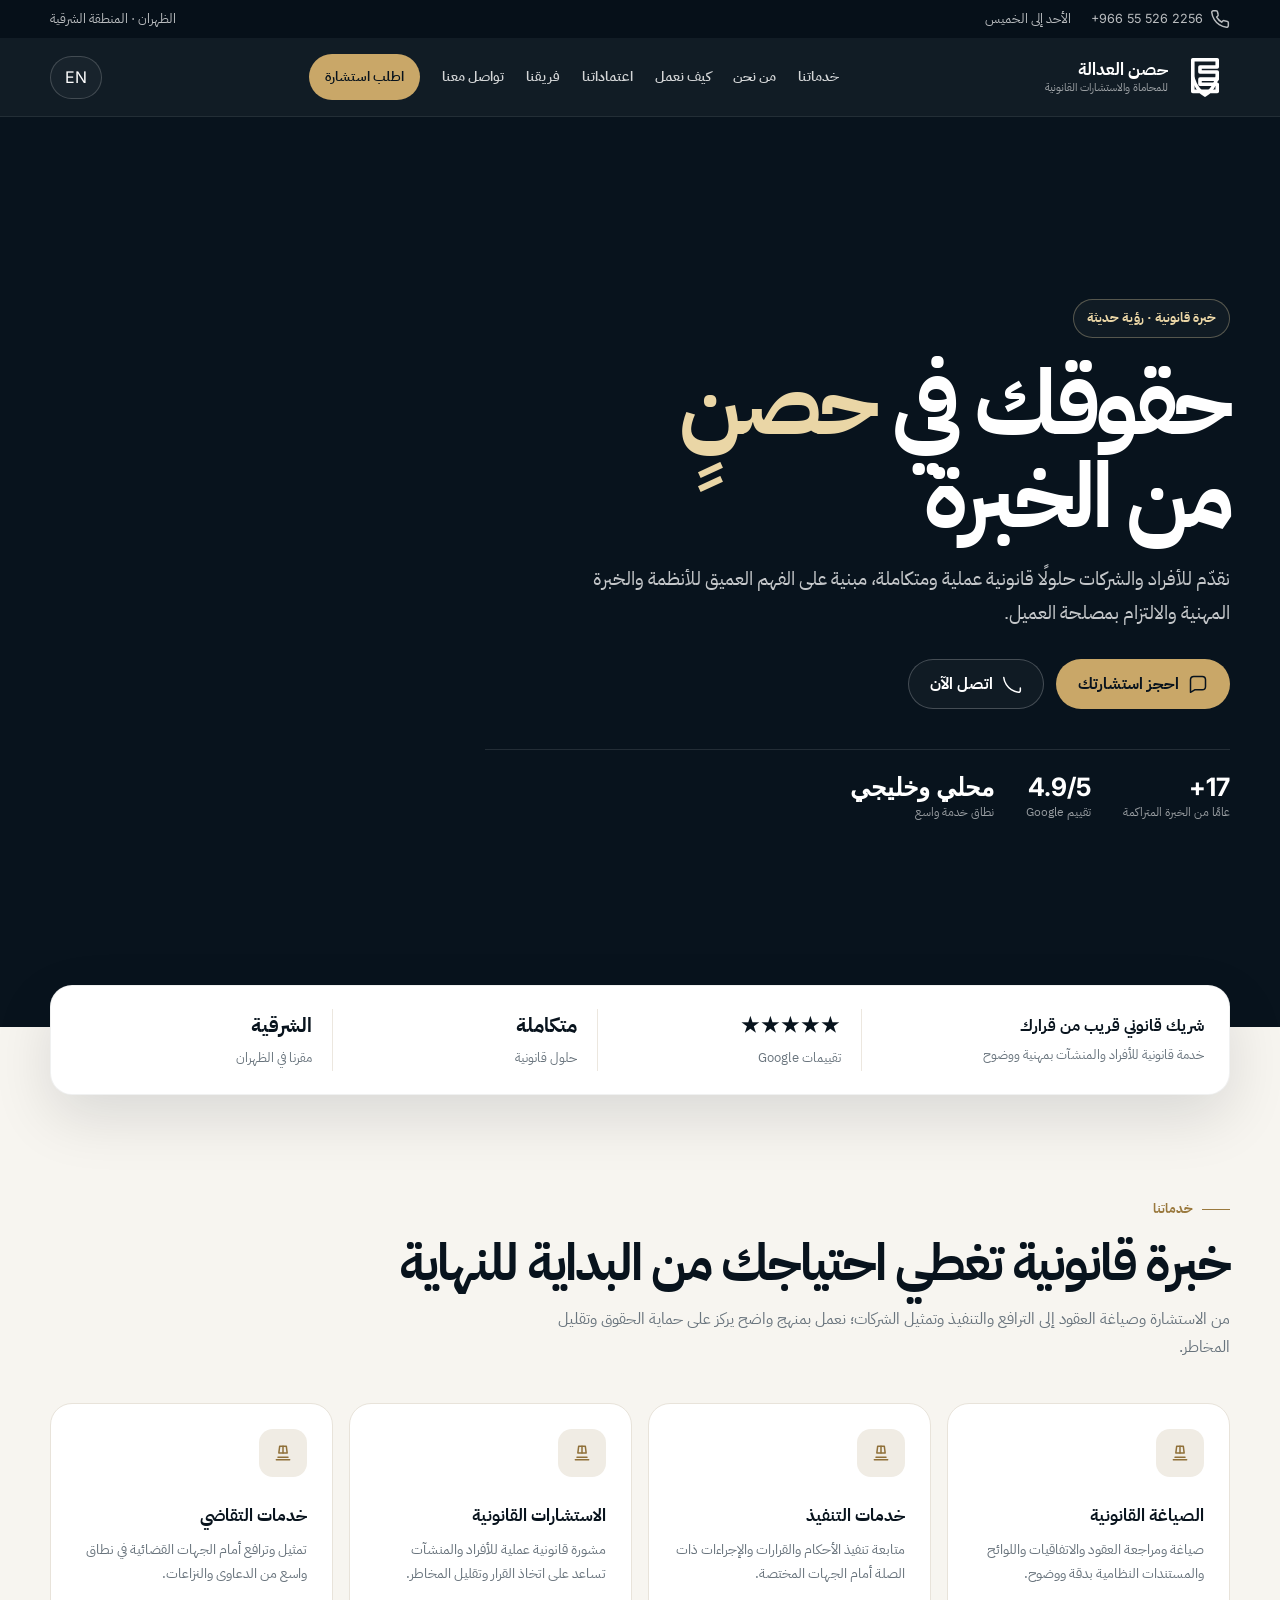
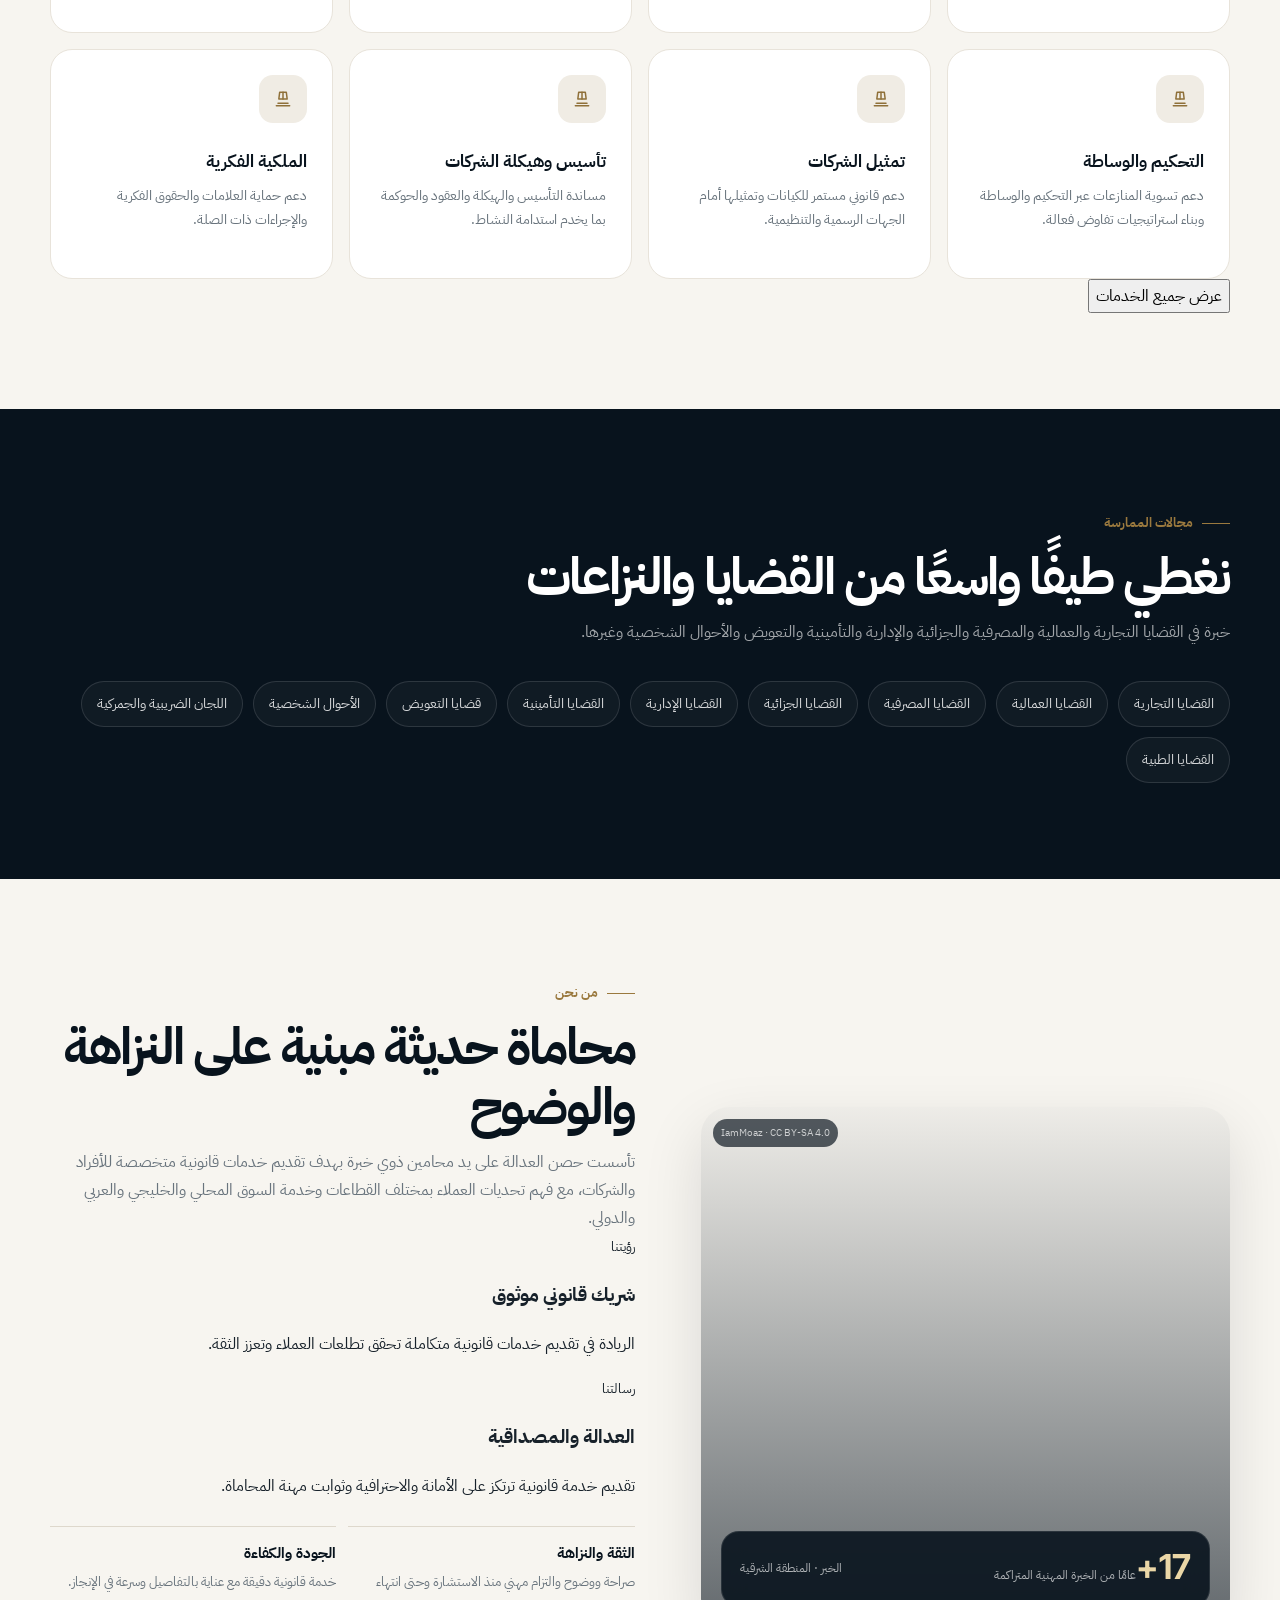
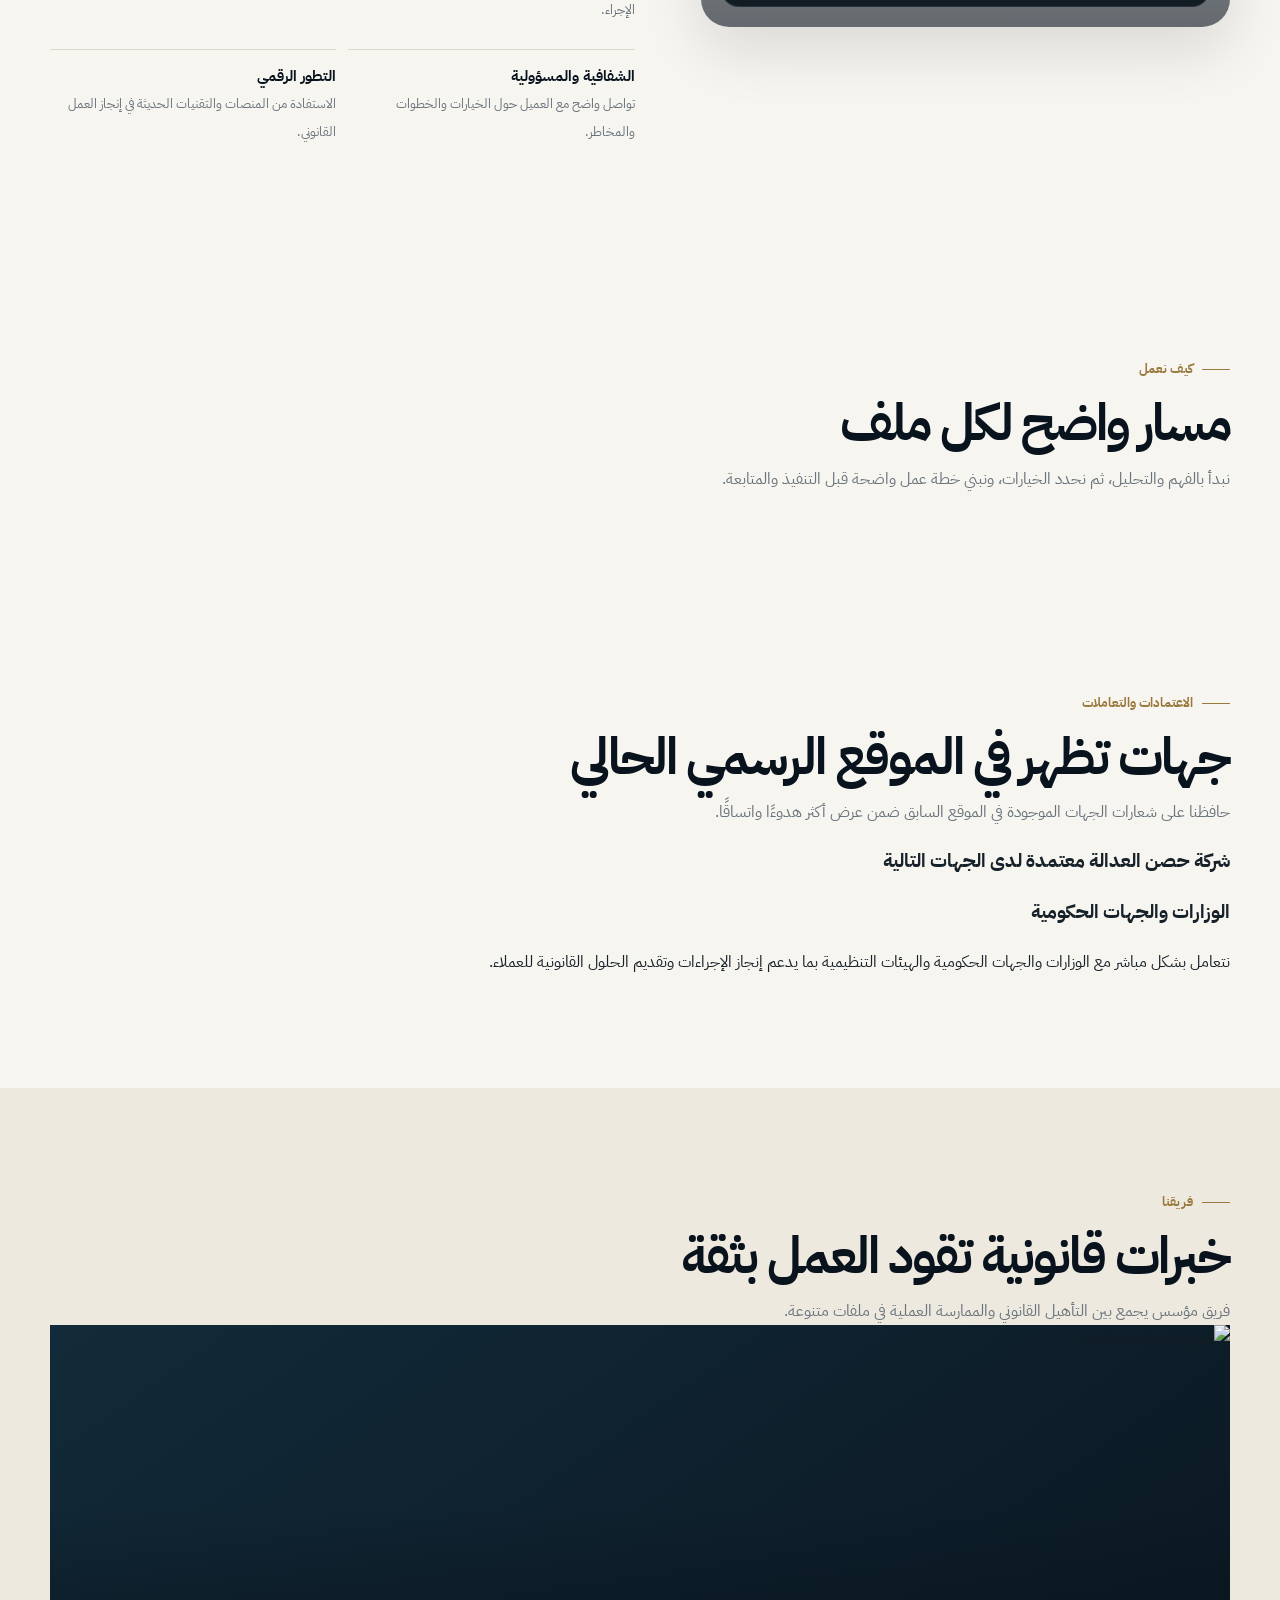
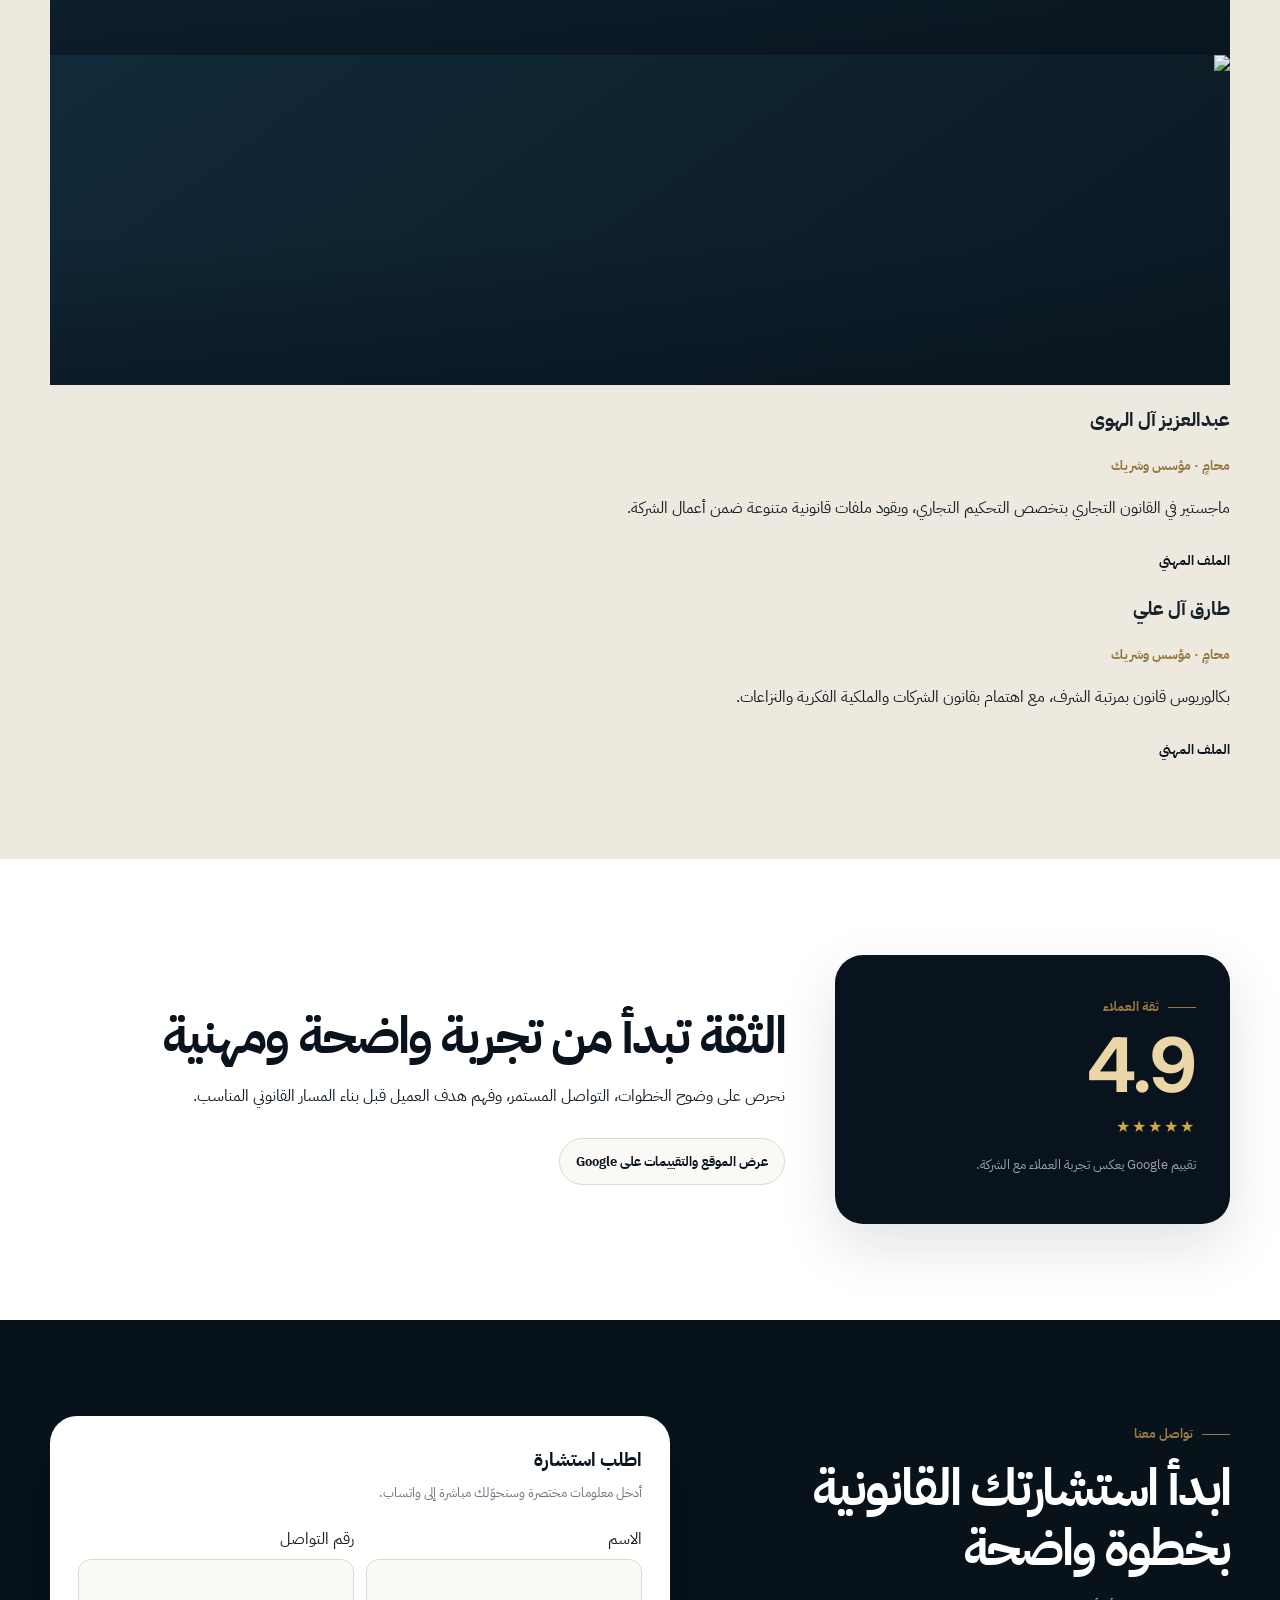
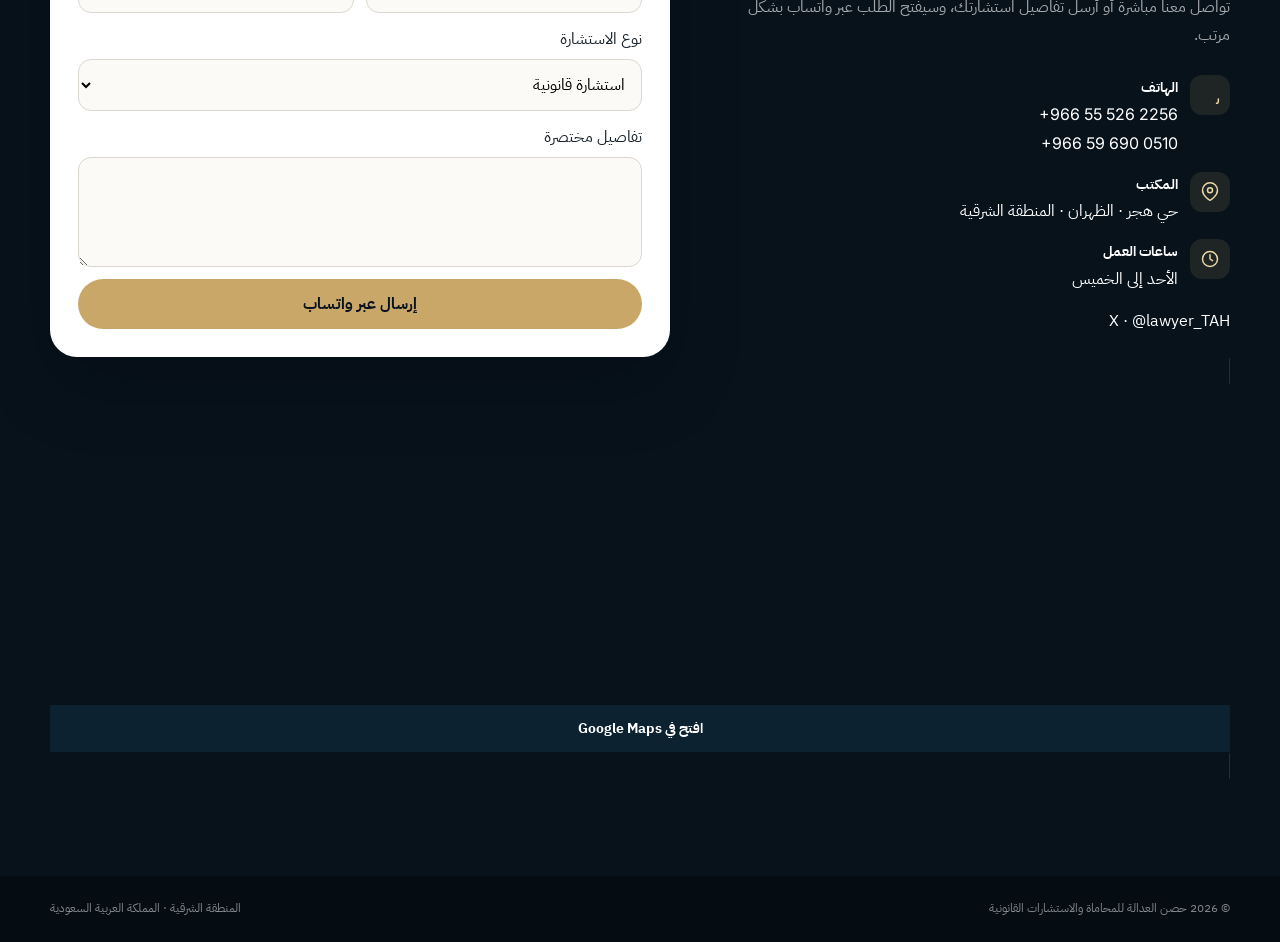
==== commit a4c85f24: "Complete full client-ready site structure" ====
--- a/index.html
+++ b/index.html
@@ -1,43 +1,35 @@
-<!doctype html>
-<html lang="ar" dir="rtl">
+<!DOCTYPE html>
+<html dir="rtl" lang="ar">
 <head>
-<meta charset="utf-8">
-<meta name="viewport" content="width=device-width,initial-scale=1,viewport-fit=cover">
-<meta name="theme-color" content="#08131d">
-<meta name="description" content="شركة حصن العدالة للمحاماة والاستشارات القانونية في المنطقة الشرقية بالمملكة العربية السعودية.">
+<meta charset="utf-8"/>
+<meta content="width=device-width,initial-scale=1,viewport-fit=cover" name="viewport"/>
+<meta content="#07121b" name="theme-color"/>
+<meta content="شركة حصن العدالة للمحاماة والاستشارات القانونية في الظهران - خدمات قانونية متكاملة للأفراد والشركات بخبرة فريق تتجاوز 17 عامًا." name="description"/>
+<meta content="حصن العدالة | للمحاماة والاستشارات القانونية" property="og:title"/>
+<meta content="حقوقك في حصن من الخبرة. حلول قانونية للأفراد والشركات في المملكة والخليج." property="og:description"/>
 <title>حصن العدالة | للمحاماة والاستشارات القانونية</title>
-<link rel="preconnect" href="https://fonts.googleapis.com">
-<link rel="preconnect" href="https://fonts.gstatic.com" crossorigin>
-<link href="https://fonts.googleapis.com/css2?family=IBM+Plex+Sans+Arabic:wght@400;500;600;700&family=Inter:wght@400;500;600;700&display=swap" rel="stylesheet">
-<link rel="stylesheet" href="styles.css">
+<link href="https://fonts.googleapis.com" rel="preconnect"/>
+<link crossorigin="" href="https://fonts.gstatic.com" rel="preconnect"/>
+<link href="https://fonts.googleapis.com/css2?family=IBM+Plex+Sans+Arabic:wght@400;500;600;700&amp;family=Inter:wght@400;500;600;700&amp;display=swap" rel="stylesheet"/>
+<link href="styles.css?v=final2" rel="stylesheet"/>
 </head>
 <body>
-<div class="topbar"><div class="container topbar-inner"><div class="topbar-group"><a href="tel:+966555262256"><svg class="icon" viewBox="0 0 24 24"><path d="M22 16.92v3a2 2 0 0 1-2.18 2 19.8 19.8 0 0 1-8.63-3.07 19.5 19.5 0 0 1-6-6A19.8 19.8 0 0 1 2.12 4.18 2 2 0 0 1 4.11 2h3a2 2 0 0 1 2 1.72"/></svg><span class="number">+966 55 526 2256</span></a><span data-i18n="hours">الأحد إلى الخميس</span></div><span data-i18n="locationShort">الظهران · المنطقة الشرقية</span></div></div>
-<header><div class="container nav">
-<a class="brand" href="#home"><span class="brand-mark"><svg viewBox="0 0 84 102" xmlns="http://www.w3.org/2000/svg" aria-hidden="true"><path fill="#fff" fill-rule="evenodd" d="M 16 53 L 16 55 L 17 56 L 17 57 L 23 63 L 24 63 L 28 67 L 29 67 L 31 69 L 32 69 L 33 70 L 34 70 L 35 69 L 36 69 L 38 67 L 39 67 L 41 65 L 42 65 L 48 59 L 48 58 L 51 55 L 51 53 L 50 52 L 48 52 L 46 54 L 46 55 L 38 63 L 37 63 L 35 65 L 32 65 L 30 63 L 29 63 L 18 52 L 17 52 Z M 14 22 L 14 31 L 15 32 L 17 32 L 18 31 L 18 26 L 19 25 L 47 25 L 48 26 L 48 32 L 47 33 L 37 33 L 36 34 L 24 34 L 24 36 L 52 36 L 52 22 Z M 4 11 L 4 32 L 7 31 L 8 15 L 59 16 L 58 42 L 4 42 L 5 59 L 18 73 L 34 83 L 47 75 L 56 66 L 61 57 L 59 56 L 42 74 L 32 78 L 13 63 L 7 54 L 7 47 L 62 46 L 62 14 L 60 11 Z"/></svg></span><span class="brand-copy"><strong data-i18n="brand">حصن العدالة</strong><span data-i18n="brandSub">للمحاماة والاستشارات القانونية</span></span></a>
-<nav class="nav-links" id="navLinks"><a href="#services" data-i18n="navServices">خدماتنا</a><a href="#about" data-i18n="navAbout">من نحن</a><a href="#team" data-i18n="navTeam">فريقنا</a><a href="#contact" data-i18n="navContact">تواصل معنا</a><a class="nav-cta" href="#contact" data-i18n="navConsult">اطلب استشارة</a></nav>
-<div class="nav-actions"><button class="lang-btn" id="langBtn">EN</button><button class="menu-btn" id="menuBtn" aria-label="Menu"><svg class="icon" viewBox="0 0 24 24"><path d="M4 7h16M4 12h16M4 17h16"/></svg></button></div>
-</div></header>
+<div class="topbar"><div class="container topbar-inner"><div class="topbar-group"><a class="topbar-link" href="tel:+966555262256"><svg class="icon" viewbox="0 0 24 24"><path d="M22 16.92v3a2 2 0 0 1-2.18 2 19.8 19.8 0 0 1-8.63-3.07 19.5 19.5 0 0 1-6-6A19.8 19.8 0 0 1 2.12 4.18 2 2 0 0 1 4.11 2h3a2 2 0 0 1 2 1.72c.12.9.33 1.78.62 2.63a2 2 0 0 1-.45 2.11L8 9.73a16 16 0 0 0 6 6l1.27-1.27a2 2 0 0 1 2.11-.45c.85.29 1.73.5 2.63.62A2 2 0 0 1 22 16.92z"></path></svg><span class="number">+966 55 526 2256</span></a><span data-i18n="hours">الأحد إلى الخميس</span></div><span data-i18n="locationShort">الظهران · المنطقة الشرقية</span></div></div>
+<header><div class="container nav"><a aria-label="حصن العدالة" class="brand" href="#home"><span aria-hidden="true" class="brand-mark"><svg viewbox="0 0 64 64"><path d="M15 8h34v10H25v7h24v10H25v7h24v10H15V8z" fill="none" stroke="currentColor" stroke-linejoin="round" stroke-width="5"></path><path d="M15 33c4 12 10 20 17 24 7-4 13-12 17-24" fill="none" stroke="currentColor" stroke-linecap="round" stroke-width="5"></path></svg></span><span class="brand-copy"><strong data-i18n="brand">حصن العدالة</strong><span data-i18n="brandSub">للمحاماة والاستشارات القانونية</span></span></a><nav class="nav-links" id="navLinks"><a data-i18n="navServices" href="#services">خدماتنا</a><a data-i18n="navAbout" href="#about">من نحن</a><a data-i18n="navMethod" href="#method">كيف نعمل</a><a data-i18n="navTrust" href="#trust">اعتماداتنا</a><a data-i18n="navTeam" href="#team">فريقنا</a><a data-i18n="navContact" href="#contact">تواصل معنا</a><a class="nav-cta" data-i18n="navConsult" href="#contact">اطلب استشارة</a></nav><div class="nav-actions"><button aria-label="Change language" class="lang-btn" id="langBtn">EN</button><button aria-label="Menu" class="menu-btn" id="menuBtn"><svg class="icon" viewbox="0 0 24 24"><path d="M4 7h16M4 12h16M4 17h16"></path></svg></button></div></div></header>
 <main>
-<section class="hero" id="home"><div class="hero-bg"></div><div class="container"><div class="hero-content reveal"><span class="hero-kicker" data-i18n="heroKicker">خبرة قانونية · رؤية حديثة</span><h1 data-i18n-html="heroTitle">حقوقك في <em>حصنٍ</em><br>من الخبرة</h1><p data-i18n="heroText">نقدّم للأفراد والشركات حلولًا قانونية عملية ومتكاملة، مبنية على الفهم العميق للأنظمة والخبرة المهنية والالتزام بمصلحة العميل.</p><div class="hero-actions"><a class="btn btn-primary" href="#contact"><svg class="icon" viewBox="0 0 24 24"><path d="M21 15a4 4 0 0 1-4 4H8l-5 3V7a4 4 0 0 1 4-4h10a4 4 0 0 1 4 4z"/></svg><span data-i18n="bookConsult">احجز استشارتك</span></a><a class="btn btn-ghost" href="tel:+966555262256"><svg class="icon" viewBox="0 0 24 24"><path d="M22 16.92v3a2 2 0 0 1-2.18 2 19.8 19.8 0 0 1-8.63-3.07 19.5 19.5 0 0 1-6-6"/></svg><span data-i18n="callNow">اتصل الآن</span></a></div><div class="hero-proof"><div class="proof"><strong>17+</strong><span data-i18n="yearsExp">عامًا من الخبرة المتراكمة</span></div><div class="proof"><strong>4.9/5</strong><span data-i18n="googleRating">تقييم Google</span></div><div class="proof"><strong data-i18n="localGulf">محلي وخليجي</strong><span data-i18n="marketReach">نطاق خدمة واسع</span></div></div></div></div></section>
-<div class="trustbar"><div class="container"><div class="trustbox"><div class="trust-intro"><strong data-i18n="trustTitle">شريك قانوني قريب من قرارك</strong><span data-i18n="trustSub">خدمة قانونية للأفراد والمنشآت بمهنية ووضوح</span></div><div class="trust-item"><b class="stars">★★★★★</b><span data-i18n="reviewsLabel">تقييمات Google</span></div><div class="trust-item"><b data-i18n="integrated">متكاملة</b><span data-i18n="solutions">حلول قانونية</span></div><div class="trust-item"><b data-i18n="eastRegion">الشرقية</b><span data-i18n="dhahranLocation">مقرنا في الظهران</span></div></div></div></div>
-<section id="services"><div class="container"><span class="eyebrow" data-i18n="servicesEye">خدماتنا</span><h2 class="section-title" data-i18n="servicesTitle">خبرة قانونية تغطي احتياجك من البداية للنهاية</h2><p class="section-lead" data-i18n="servicesLead">من الاستشارة وصياغة العقود إلى الترافع والتنفيذ وتمثيل الشركات؛ نعمل بمنهج واضح يركز على حماية الحقوق وتقليل المخاطر.</p><div class="services-grid" id="servicesGrid"></div></div></section>
-<section class="practice"><div class="container"><span class="eyebrow" data-i18n="practiceEye">مجالات الممارسة</span><h2 class="section-title" data-i18n="practiceTitle">نغطي طيفًا واسعًا من القضايا والنزاعات</h2><p class="section-lead" data-i18n="practiceLead">خبرة في القضايا التجارية والعمالية والمصرفية والجزائية والإدارية والتأمينية والتعويض والأحوال الشخصية وغيرها.</p><div class="tags" id="practiceTags"></div></div></section>
-<section id="about"><div class="container"><div class="about-grid"><div class="about-visual reveal"><a class="photo-credit" href="https://commons.wikimedia.org/wiki/File:Skyline_Of_Al_Khobar_Eastern.jpg" target="_blank" rel="noopener">Al Khobar · IamMoaz / CC BY-SA 4.0</a><div class="about-badge"><div><strong>17+</strong><span data-i18n="aboutBadge">عامًا من الخبرة المهنية المتراكمة</span></div><svg class="icon" style="width:36px;height:36px;color:var(--gold2)" viewBox="0 0 24 24"><path d="M12 3 3 7v5c0 5 3.8 8.7 9 10 5.2-1.3 9-5 9-10V7l-9-4z"/><path d="m9 12 2 2 4-4"/></svg></div></div><div class="reveal"><span class="eyebrow" data-i18n="aboutEye">من نحن</span><h2 class="section-title" data-i18n="aboutTitle">محاماة حديثة مبنية على النزاهة والوضوح</h2><p class="section-lead" data-i18n="aboutText">تأسست حصن العدالة على يد محامين ذوي خبرة بهدف تقديم خدمات قانونية متخصصة للأفراد والشركات، مع فهم تحديات العملاء بمختلف القطاعات وخدمة السوق المحلي والخليجي والعربي والدولي.</p><div class="values" id="valuesGrid"></div></div></div></div></section>
-<section class="team-section" id="team"><div class="container"><span class="eyebrow" data-i18n="teamEye">فريقنا</span><h2 class="section-title" data-i18n="teamTitle">خبرات قانونية تقود العمل بثقة</h2><p class="section-lead" data-i18n="teamLead">فريق مؤسس يجمع بين التأهيل القانوني والممارسة العملية في ملفات متنوعة.</p><div class="team-grid">
-<article class="person reveal"><div class="portrait"><div class="portrait-fallback">AA</div><img src="https://unavatar.io/x/Abdulaziz_ql" alt="عبدالعزيز آل الهوى" onerror="this.style.display='none'"></div><div class="person-body"><h3 data-i18n="abdName">عبدالعزيز آل الهوى</h3><div class="role" data-i18n="abdRole">محامٍ · مؤسس وشريك</div><p data-i18n="abdBio">ماجستير في القانون التجاري بتخصص التحكيم التجاري، ويقود ملفات قانونية متنوعة ضمن أعمال الشركة.</p><a class="profile-link" href="https://sa.linkedin.com/in/abdulaziz-al-alhawa-%D8%B9%D8%A8%D8%AF%D8%A7%D9%84%D8%B9%D8%B2%D9%8A%D8%B2-%D8%A2%D9%84-%D8%A7%D9%84%D9%87%D9%80%D9%88%D9%89-840206316" target="_blank" rel="noopener"><svg class="icon" viewBox="0 0 24 24"><path d="M16 8a6 6 0 0 1 6 6v7h-4v-7a2 2 0 0 0-4 0v7h-4v-7a6 6 0 0 1 6-6zM2 9h4v12H2z"/><circle cx="4" cy="4" r="2"/></svg><span data-i18n="viewProfile">الملف المهني</span></a></div></article>
-<article class="person reveal"><div class="portrait"><div class="portrait-fallback">TA</div><img src="https://unavatar.io/x/Tariq1j" alt="طارق آل علي" onerror="this.style.display='none'"></div><div class="person-body"><h3 data-i18n="tariqName">طارق آل علي</h3><div class="role" data-i18n="tariqRole">محامٍ · مؤسس وشريك</div><p data-i18n="tariqBio">بكالوريوس قانون بمرتبة الشرف، مع اهتمام بقانون الشركات والملكية الفكرية والنزاعات.</p><a class="profile-link" href="https://sa.linkedin.com/in/tariq-al-ali/ar" target="_blank" rel="noopener"><svg class="icon" viewBox="0 0 24 24"><path d="M16 8a6 6 0 0 1 6 6v7h-4v-7a2 2 0 0 0-4 0v7h-4v-7a6 6 0 0 1 6-6zM2 9h4v12H2z"/><circle cx="4" cy="4" r="2"/></svg><span data-i18n="viewProfile">الملف المهني</span></a></div></article>
-</div></div></section>
-<section class="reviews"><div class="container"><div class="review-grid"><div class="rating-card reveal"><span class="eyebrow" style="color:var(--gold2)" data-i18n="reviewEye">ثقة العملاء</span><div class="rating">4.9</div><div class="stars">★★★★★</div><p data-i18n="reviewNote">تقييم Google يعكس تجربة العملاء مع الشركة.</p></div><div class="reveal"><h2 class="section-title" data-i18n="reviewTitle">الثقة تبدأ من تجربة واضحة ومهنية</h2><p class="section-lead" data-i18n="reviewText">نحرص على وضوح الخطوات، التواصل المستمر، وفهم هدف العميل قبل بناء المسار القانوني المناسب.</p><a class="google-btn" href="https://maps.app.goo.gl/k32NxTdPpVgLrrjL6?g_st=ic" target="_blank" rel="noopener"><svg class="icon" viewBox="0 0 24 24"><path d="M21 10c0 7-9 12-9 12S3 17 3 10a9 9 0 1 1 18 0z"/><circle cx="12" cy="10" r="3"/></svg><span data-i18n="googleOpen">عرض الموقع والتقييمات على Google</span></a></div></div></div></section>
-<section class="contact" id="contact"><div class="container"><div class="contact-grid"><div class="contact-copy reveal"><span class="eyebrow" style="color:var(--gold2)" data-i18n="contactEye">تواصل معنا</span><h2 class="section-title" data-i18n="contactTitle">ابدأ استشارتك القانونية بخطوة واضحة</h2><p data-i18n="contactLead">تواصل معنا مباشرة أو أرسل تفاصيل استشارتك، وسيفتح الطلب عبر واتساب بشكل مرتب.</p><div class="contact-list">
-<div class="contact-row"><span class="contact-ico"><svg class="icon" viewBox="0 0 24 24"><path d="M22 16.92v3a2 2 0 0 1-2.18 2 19.8 19.8 0 0 1-8.63-3.07 19.5 19.5 0 0 1-6-6"/></svg></span><div><strong data-i18n="phoneLabel">الهاتف</strong><a class="number" href="tel:+966555262256">+966 55 526 2256</a><br><a class="number" href="tel:+966596900510">+966 59 690 0510</a></div></div>
-<div class="contact-row"><span class="contact-ico"><svg class="icon" viewBox="0 0 24 24"><path d="M21 10c0 7-9 12-9 12S3 17 3 10a9 9 0 1 1 18 0z"/><circle cx="12" cy="10" r="3"/></svg></span><div><strong data-i18n="officeLabel">المكتب</strong><span data-i18n="officeText">حي هجر · الظهران · المنطقة الشرقية</span></div></div>
-<div class="contact-row"><span class="contact-ico"><svg class="icon" viewBox="0 0 24 24"><path d="M3 6h18M6 3v6M18 3v6M5 11h14v10H5z"/></svg></span><div><strong data-i18n="hoursLabel">ساعات العمل</strong><span data-i18n="hoursText">الأحد إلى الخميس</span></div></div>
-</div><div class="map-card"><iframe title="موقع حصن العدالة" loading="lazy" src="https://www.google.com/maps?q=%D8%AD%D8%B5%D9%86%20%D8%A7%D9%84%D8%B9%D8%AF%D8%A7%D9%84%D8%A9%20%D9%84%D9%84%D9%85%D8%AD%D8%A7%D9%85%D8%A7%D8%A9%20%D9%88%D8%A7%D9%84%D8%A7%D8%B3%D8%AA%D8%B4%D8%A7%D8%B1%D8%A7%D8%AA%20%D8%A7%D9%84%D9%82%D8%A7%D9%86%D9%88%D9%86%D9%8A%D8%A9%20%D8%A7%D9%84%D8%B8%D9%87%D8%B1%D8%A7%D9%86&output=embed"></iframe><a class="map-open" href="https://maps.app.goo.gl/k32NxTdPpVgLrrjL6?g_st=ic" target="_blank" rel="noopener"><svg class="icon" viewBox="0 0 24 24"><path d="M21 10c0 7-9 12-9 12S3 17 3 10a9 9 0 1 1 18 0z"/><circle cx="12" cy="10" r="3"/></svg><span data-i18n="openMap">افتح في Google Maps</span></a></div></div>
-<form class="form reveal" id="consultForm"><h3 data-i18n="formTitle">اطلب استشارة</h3><p data-i18n="formLead">أدخل معلومات مختصرة وسنحوّلك مباشرة إلى واتساب.</p><div class="field-grid"><div class="field"><label data-i18n="nameLabel">الاسم</label><input id="name" required></div><div class="field"><label data-i18n="phoneInputLabel">رقم التواصل</label><input id="phone" inputmode="tel" dir="ltr"></div></div><div class="field"><label data-i18n="typeLabel">نوع الاستشارة</label><select id="type"><option data-i18n="typeConsult">استشارة قانونية</option><option data-i18n="typeLitigation">تقاضي</option><option data-i18n="typeContracts">عقود وصياغة</option><option data-i18n="typeCorporate">شركات</option></select></div><div class="field"><label data-i18n="detailsLabel">تفاصيل مختصرة</label><textarea id="details"></textarea></div><button class="btn btn-primary" type="submit"><svg class="icon" viewBox="0 0 24 24"><path d="M21 15a4 4 0 0 1-4 4H8l-5 3V7a4 4 0 0 1 4-4h10a4 4 0 0 1 4 4z"/></svg><span data-i18n="sendWhatsApp">إرسال عبر واتساب</span></button></form>
-</div></div></section>
+<section class="hero" id="home"><div class="hero-media"><img alt="" id="heroImage" src=""/></div><div class="hero-shade"></div><div class="container hero-shell"><div class="hero-content reveal"><span class="hero-kicker" data-i18n="heroKicker">خبرة قانونية · رؤية حديثة</span><h1 data-i18n-html="heroTitle">حقوقك في <em>حصنٍ</em><br/>من الخبرة</h1><p data-i18n="heroText">حلول قانونية عملية للأفراد والشركات، مبنية على فهم الأنظمة، وضوح القرار، والالتزام بمصلحة العميل.</p><div class="hero-actions"><a class="btn btn-primary" href="#contact"><svg class="icon" viewbox="0 0 24 24"><path d="M21 15a4 4 0 0 1-4 4H8l-5 3V7a4 4 0 0 1 4-4h10a4 4 0 0 1 4 4z"></path></svg><span data-i18n="bookConsult">احجز استشارتك</span></a><a class="btn btn-ghost" href="tel:+966555262256"><svg class="icon" viewbox="0 0 24 24"><path d="M22 16.92v3a2 2 0 0 1-2.18 2 19.8 19.8 0 0 1-8.63-3.07 19.5 19.5 0 0 1-6-6A19.8 19.8 0 0 1 2.12 4.18"></path></svg><span data-i18n="callNow">اتصل الآن</span></a></div><div class="hero-proof"><div class="proof"><strong>17+</strong><span data-i18n="yearsExp">عامًا من الخبرة المتراكمة</span></div><div class="proof"><strong>4.9/5</strong><span data-i18n="googleRating">تقييم Google</span></div><div class="proof"><strong data-i18n="localGulf">محلي وخليجي</strong><span data-i18n="marketReach">نطاق خدمة واسع</span></div></div></div></div></section>
+<div class="trustbar"><div class="container"><div class="trustbox reveal"><div class="trust-intro"><strong data-i18n="trustTitle">شريك قانوني قريب من قرارك</strong><span data-i18n="trustSub">للأفراد والمنشآت بمهنية ووضوح</span></div><div class="trust-item"><b class="stars">★★★★★</b><span data-i18n="reviewsLabel">تقييمات Google</span></div><div class="trust-item"><b data-i18n="integrated">متكاملة</b><span data-i18n="solutions">حلول قانونية</span></div><div class="trust-item"><b data-i18n="eastRegion">الشرقية</b><span data-i18n="dhahranLocation">مقرنا في الظهران</span></div></div></div></div>
+<section id="services"><div class="container"><div class="section-head reveal"><div><span class="eyebrow" data-i18n="servicesEye">خدماتنا</span><h2 class="section-title" data-i18n="servicesTitle">تغطية قانونية متكاملة من البداية للنهاية</h2><p class="section-lead" data-i18n="servicesLead">نقلنا كامل نطاق الخدمات الأساسية من الموقع السابق، واختصرناها بصياغة أوضح وأسهل للتصفح.</p></div></div><div class="services-grid" id="servicesGrid"></div><div class="center"><button class="outline-btn" data-i18n="showAllServices" id="servicesToggle">عرض جميع الخدمات</button></div></div></section>
+<section class="practice"><div class="container"><div class="reveal"><span class="eyebrow" data-i18n="practiceEye">مجالات الممارسة</span><h2 class="section-title" data-i18n="practiceTitle">خبرة في طيف واسع من القضايا والنزاعات</h2><p class="section-lead" data-i18n="practiceLead">من التجاري والعمالي إلى المصرفي والجزائي والإداري والطبي والضريبي والجمركي.</p><div class="tags" id="practiceTags"></div></div></div></section>
+<section id="about"><div class="container"><div class="about-grid"><div class="about-visual reveal"><div class="about-badge"><div><strong>17+</strong><span data-i18n="aboutBadge">عامًا من الخبرة المهنية المتراكمة</span></div><span class="city-label" data-i18n="cityLabel">الخبر · المنطقة الشرقية</span></div><a class="photo-credit" href="https://commons.wikimedia.org/wiki/File:Skyline_Of_Al_Khobar_Eastern.jpg" rel="noopener" target="_blank">IamMoaz · CC BY-SA 4.0</a></div><div class="reveal"><span class="eyebrow" data-i18n="aboutEye">من نحن</span><h2 class="section-title" data-i18n="aboutTitle">محاماة حديثة مبنية على النزاهة والوضوح</h2><p class="section-lead" data-i18n="aboutText">تأسست حصن العدالة على يد محامين ذوي خبرة بهدف تقديم خدمات قانونية متخصصة للأفراد والشركات، وفهم تحديات العملاء عبر قطاعات متعددة وخدمة السوق المحلي والخليجي والعربي والدولي.</p><div class="mission-grid"><div class="mission-card"><small data-i18n="visionLabel">رؤيتنا</small><h3 data-i18n="visionTitle">شريك قانوني موثوق</h3><p data-i18n="visionText">الريادة في تقديم خدمات قانونية متكاملة تحقق تطلعات العملاء وتعزز الثقة.</p></div><div class="mission-card"><small data-i18n="missionLabel">رسالتنا</small><h3 data-i18n="missionTitle">العدالة والمصداقية</h3><p data-i18n="missionText">تقديم خدمة قانونية ترتكز على الأمانة والاحترافية وثوابت مهنة المحاماة.</p></div></div><div class="values" id="valuesGrid"></div></div></div></div></section>
+<section class="method" id="method"><div class="container"><div class="section-head reveal"><div><span class="eyebrow" data-i18n="methodEye">كيف نعمل</span><h2 class="section-title" data-i18n="methodTitle">مسار واضح لكل ملف</h2><p class="section-lead" data-i18n="methodLead">نبدأ بالفهم والتحليل، ثم نحدد الخيارات، ونبني خطة عمل واضحة قبل التنفيذ والمتابعة.</p></div></div><div class="method-grid" id="methodGrid"></div></div></section>
+<section class="logos-section" id="trust"><div class="container"><div class="section-head reveal"><div><span class="eyebrow" data-i18n="accredEye">الاعتمادات والتعاملات</span><h2 class="section-title" data-i18n="accredTitle">جهات تظهر في الموقع الرسمي الحالي</h2><p class="section-lead" data-i18n="accredLead">حافظنا على شعارات الجهات الموجودة في الموقع السابق ضمن عرض أكثر هدوءًا واتساقًا.</p></div></div><div class="logo-panel reveal"><h3 data-i18n="accredHeading">شركة حصن العدالة معتمدة لدى الجهات التالية</h3><div class="logos-grid partners" id="partnerLogos"></div></div><div class="logo-panel gov-panel reveal"><div class="gov-copy"><h3 data-i18n="govHeading">الوزارات والجهات الحكومية</h3><p data-i18n="govText">نتعامل بشكل مباشر مع الوزارات والجهات الحكومية والهيئات التنظيمية بما يدعم إنجاز الإجراءات وتقديم الحلول القانونية للعملاء.</p></div><div class="logos-grid government" id="govLogos"></div></div></div></section>
+<section class="team-section" id="team"><div class="container"><div class="section-head reveal"><div><span class="eyebrow" data-i18n="teamEye">فريقنا</span><h2 class="section-title" data-i18n="teamTitle">خبرات قانونية تقود العمل بثقة</h2><p class="section-lead" data-i18n="teamLead">صور الفريق المرفقة تم توحيدها بصريًا في الإضاءة والخلفية والجودة لظهور أكثر احترافية واتساقًا.</p></div></div><div class="team-visual reveal"><div class="portrait"><img alt="صورة أحد أعضاء الفريق" id="teamPhotoA" src=""/></div><div class="portrait"><img alt="صورة أحد أعضاء الفريق" id="teamPhotoB" src=""/></div></div><div class="team-details"><article class="team-copy reveal"><h3 data-i18n="abdName">عبدالعزيز آل الهوى</h3><div class="role" data-i18n="abdRole">محامٍ · مؤسس وشريك</div><p data-i18n="abdBio">ماجستير في القانون التجاري بتخصص التحكيم التجاري، ويقود ملفات قانونية متنوعة ضمن أعمال الشركة.</p><a class="profile-link" data-i18n="viewProfile" href="https://sa.linkedin.com/in/abdulaziz-al-alhawa-%D8%B9%D8%A8%D8%AF%D8%A7%D9%84%D8%B9%D8%B2%D9%8A%D8%B2-%D8%A2%D9%84-%D8%A7%D9%84%D9%87%D9%80%D9%88%D9%89-840206316" rel="noopener" target="_blank">الملف المهني</a></article><article class="team-copy reveal"><h3 data-i18n="tariqName">طارق آل علي</h3><div class="role" data-i18n="tariqRole">محامٍ · مؤسس وشريك</div><p data-i18n="tariqBio">بكالوريوس قانون بمرتبة الشرف، مع اهتمام بقانون الشركات والملكية الفكرية والنزاعات.</p><a class="profile-link" data-i18n="viewProfile" href="https://sa.linkedin.com/in/tariq-al-ali/ar" rel="noopener" target="_blank">الملف المهني</a></article></div></div></section>
+<section class="reviews"><div class="container"><div class="review-grid"><div class="rating-card reveal"><span class="eyebrow" data-i18n="reviewEye">ثقة العملاء</span><div class="rating">4.9</div><div class="stars">★★★★★</div><p data-i18n="reviewNote">تقييم Google الظاهر في صفحة الشركة.</p></div><div class="review-copy reveal"><h2 class="section-title" data-i18n="reviewTitle">الثقة تبدأ من تجربة واضحة ومهنية</h2><p data-i18n="reviewText">نحرص على وضوح الخطوات والتواصل المستمر وفهم هدف العميل قبل بناء المسار القانوني المناسب.</p><a class="google-btn" data-i18n="googleOpen" href="https://maps.app.goo.gl/k32NxTdPpVgLrrjL6?g_st=ic" rel="noopener" target="_blank">عرض الموقع والتقييمات على Google</a></div></div></div></section>
+<section class="contact" id="contact"><div class="container"><div class="contact-grid"><div class="contact-copy reveal"><span class="eyebrow" data-i18n="contactEye">تواصل معنا</span><h2 class="section-title" data-i18n="contactTitle">احصل على استشارتك الأولى</h2><p data-i18n="contactLead">كما هو مذكور في الموقع الحالي، الاستشارة الأولى متاحة مجانًا. تواصل مباشرة أو أرسل تفاصيل مختصرة عبر واتساب.</p><div class="contact-list"><div class="contact-row"><span class="contact-ico"><svg class="icon" viewbox="0 0 24 24"><path d="M22 16.92v3a2 2 0 0 1-2.18 2"></path></svg></span><div><strong data-i18n="phoneLabel">الهاتف</strong><a class="number" href="tel:+966555262256">+966 55 526 2256</a><br/><a class="number" href="tel:+966596900510">+966 59 690 0510</a></div></div><div class="contact-row"><span class="contact-ico"><svg class="icon" viewbox="0 0 24 24"><path d="M21 10c0 7-9 12-9 12S3 17 3 10a9 9 0 1 1 18 0z"></path><circle cx="12" cy="10" r="3"></circle></svg></span><div><strong data-i18n="officeLabel">المكتب</strong><span data-i18n="officeText">حي هجر · الظهران · المنطقة الشرقية</span></div></div><div class="contact-row"><span class="contact-ico"><svg class="icon" viewbox="0 0 24 24"><circle cx="12" cy="12" r="9"></circle><path d="M12 7v5l3 2"></path></svg></span><div><strong data-i18n="hoursLabel">أيام العمل</strong><span data-i18n="hoursText">الأحد إلى الخميس</span></div></div><a class="x-link" href="https://x.com/lawyer_TAH" rel="noopener" target="_blank">X · @lawyer_TAH</a></div></div><form class="form reveal" id="consultForm"><h3 data-i18n="formTitle">اطلب استشارة</h3><p data-i18n="formLead">أدخل معلومات مختصرة وسنحوّلك مباشرة إلى واتساب.</p><div class="field-grid"><label class="field"><span data-i18n="nameLabel">الاسم</span><input id="name" required=""/></label><label class="field"><span data-i18n="phoneInputLabel">رقم التواصل</span><input dir="ltr" id="phone" inputmode="tel" required=""/></label></div><label class="field"><span data-i18n="typeLabel">نوع الاستشارة</span><select id="type"><option data-i18n="typeConsult">استشارة قانونية</option><option data-i18n="typeLitigation">تقاضي</option><option data-i18n="typeContracts">عقود وصياغة</option><option data-i18n="typeCorporate">شركات</option></select></label><label class="field"><span data-i18n="detailsLabel">تفاصيل مختصرة</span><textarea id="details"></textarea></label><button class="btn btn-primary" type="submit"><span data-i18n="sendWhatsApp">إرسال عبر واتساب</span></button></form></div><a aria-label="فتح موقع حصن العدالة على Google Maps" class="map-card reveal" href="https://maps.app.goo.gl/k32NxTdPpVgLrrjL6?g_st=ic" rel="noopener" target="_blank"><iframe loading="lazy" src="https://www.google.com/maps?q=%D8%AD%D8%B5%D9%86%20%D8%A7%D9%84%D8%B9%D8%AF%D8%A7%D9%84%D8%A9%20%D9%84%D9%84%D9%85%D8%AD%D8%A7%D9%85%D8%A7%D8%A9%20%D9%88%D8%A7%D9%84%D8%A7%D8%B3%D8%AA%D8%B4%D8%A7%D8%B1%D8%A7%D8%AA%20%D8%A7%D9%84%D9%82%D8%A7%D9%86%D9%88%D9%86%D9%8A%D8%A9%20%D8%A7%D9%84%D8%B8%D9%87%D8%B1%D8%A7%D9%86&amp;output=embed" title="Hisn Al-Adalah location"></iframe><span class="map-open" data-i18n="openMap">افتح الموقع في Google Maps</span></a></div></section>
 </main>
 <footer><div class="container footer-inner"><span data-i18n="copyright">© 2026 حصن العدالة للمحاماة والاستشارات القانونية</span><span data-i18n="footerNote">المنطقة الشرقية · المملكة العربية السعودية</span></div></footer>
-<div class="quick-actions" id="quickActions"><a class="quick quick-wa" href="https://wa.me/966555262256" target="_blank" rel="noopener"><svg class="icon" viewBox="0 0 24 24"><path d="M21 11.5a8.4 8.4 0 0 1-9 8.4 8.8 8.8 0 0 1-3.8-.9L3 20.5l1.5-4.9A8.5 8.5 0 1 1 21 11.5z"/><path d="M8.7 8.2c.2-.4.4-.4.7-.4h.5c.2 0 .4.1.5.4l.8 1.8c.1.3.1.5-.1.7l-.6.7c-.2.2-.2.4 0 .7.4.7 1 1.5 1.8 2 .8.6 1.5.8 2 .9.3.1.5 0 .7-.2l.8-.9c.2-.3.5-.3.7-.2l1.9.9c.3.1.4.3.4.5 0 .3-.2 1.5-.9 2.1-.6.6-1.5.8-2.5.7-1.2-.2-2.8-.8-4.5-2.3-2.1-1.8-3.4-4.2-3.8-5.6-.2-.8-.1-1.4.2-1.8z"/></svg><span data-i18n="waQuick">أرسل واتساب</span></a><a class="quick quick-call" href="tel:+966555262256"><svg class="icon" viewBox="0 0 24 24"><path d="M22 16.92v3a2 2 0 0 1-2.18 2 19.8 19.8 0 0 1-8.63-3.07 19.5 19.5 0 0 1-6-6"/></svg><span data-i18n="callQuick">اتصل الآن</span></a></div>
-<script src="app.js"></script>
-</body></html>+<div class="quick-actions" id="quickActions"><a class="quick quick-wa" href="https://wa.me/966555262256" rel="noopener" target="_blank"><svg class="icon" viewbox="0 0 24 24"><path d="M21 11.5a8.4 8.4 0 0 1-12.4 7.4L3 20l1.2-5.3A8.4 8.4 0 1 1 21 11.5z"></path></svg><span data-i18n="waQuick">أرسل واتساب</span></a><a class="quick quick-call" href="tel:+966555262256"><svg class="icon" viewbox="0 0 24 24"><path d="M22 16.92v3a2 2 0 0 1-2.18 2"></path></svg><span data-i18n="callQuick">اتصل الآن</span></a></div>
+<script src="media_hero.js?v=final2"></script><script src="media_abd.js?v=final2"></script><script src="media_tariq.js?v=final2"></script><script src="app.js?v=final2"></script>
+</body>
+</html>
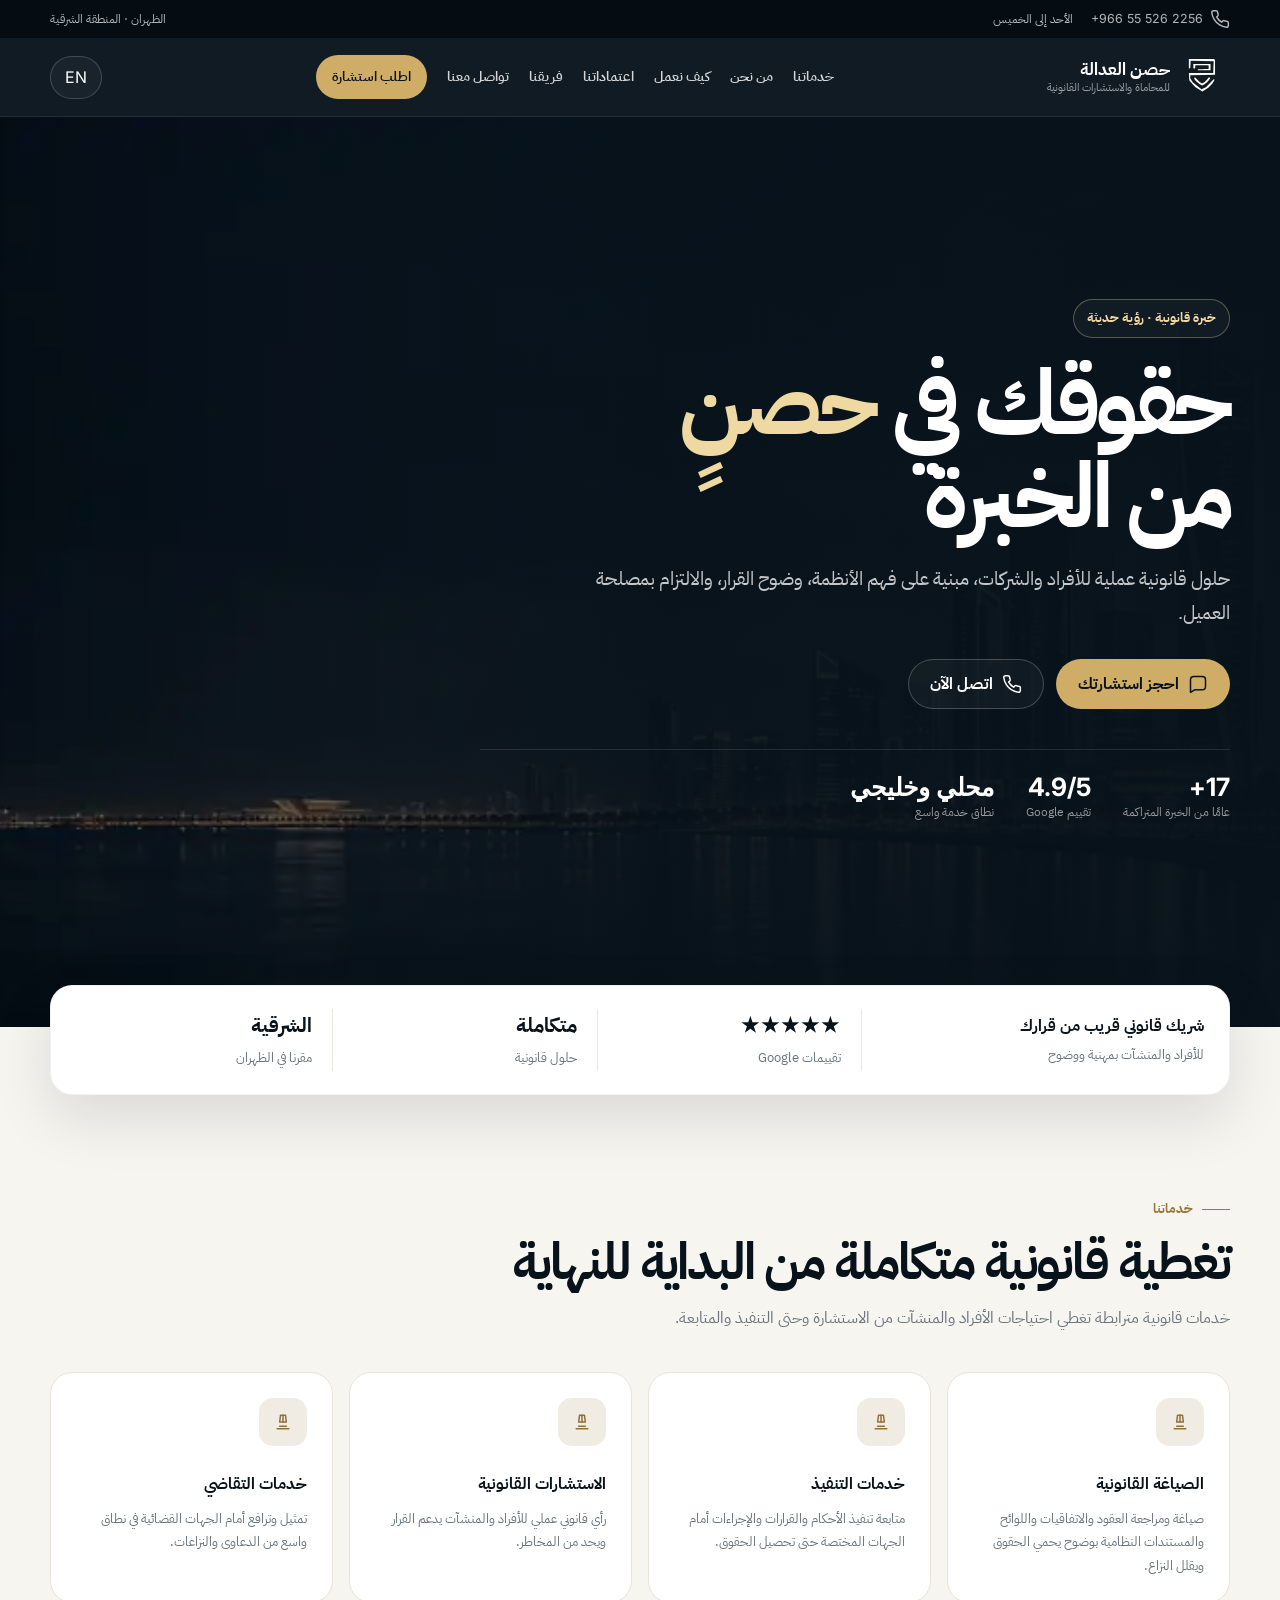
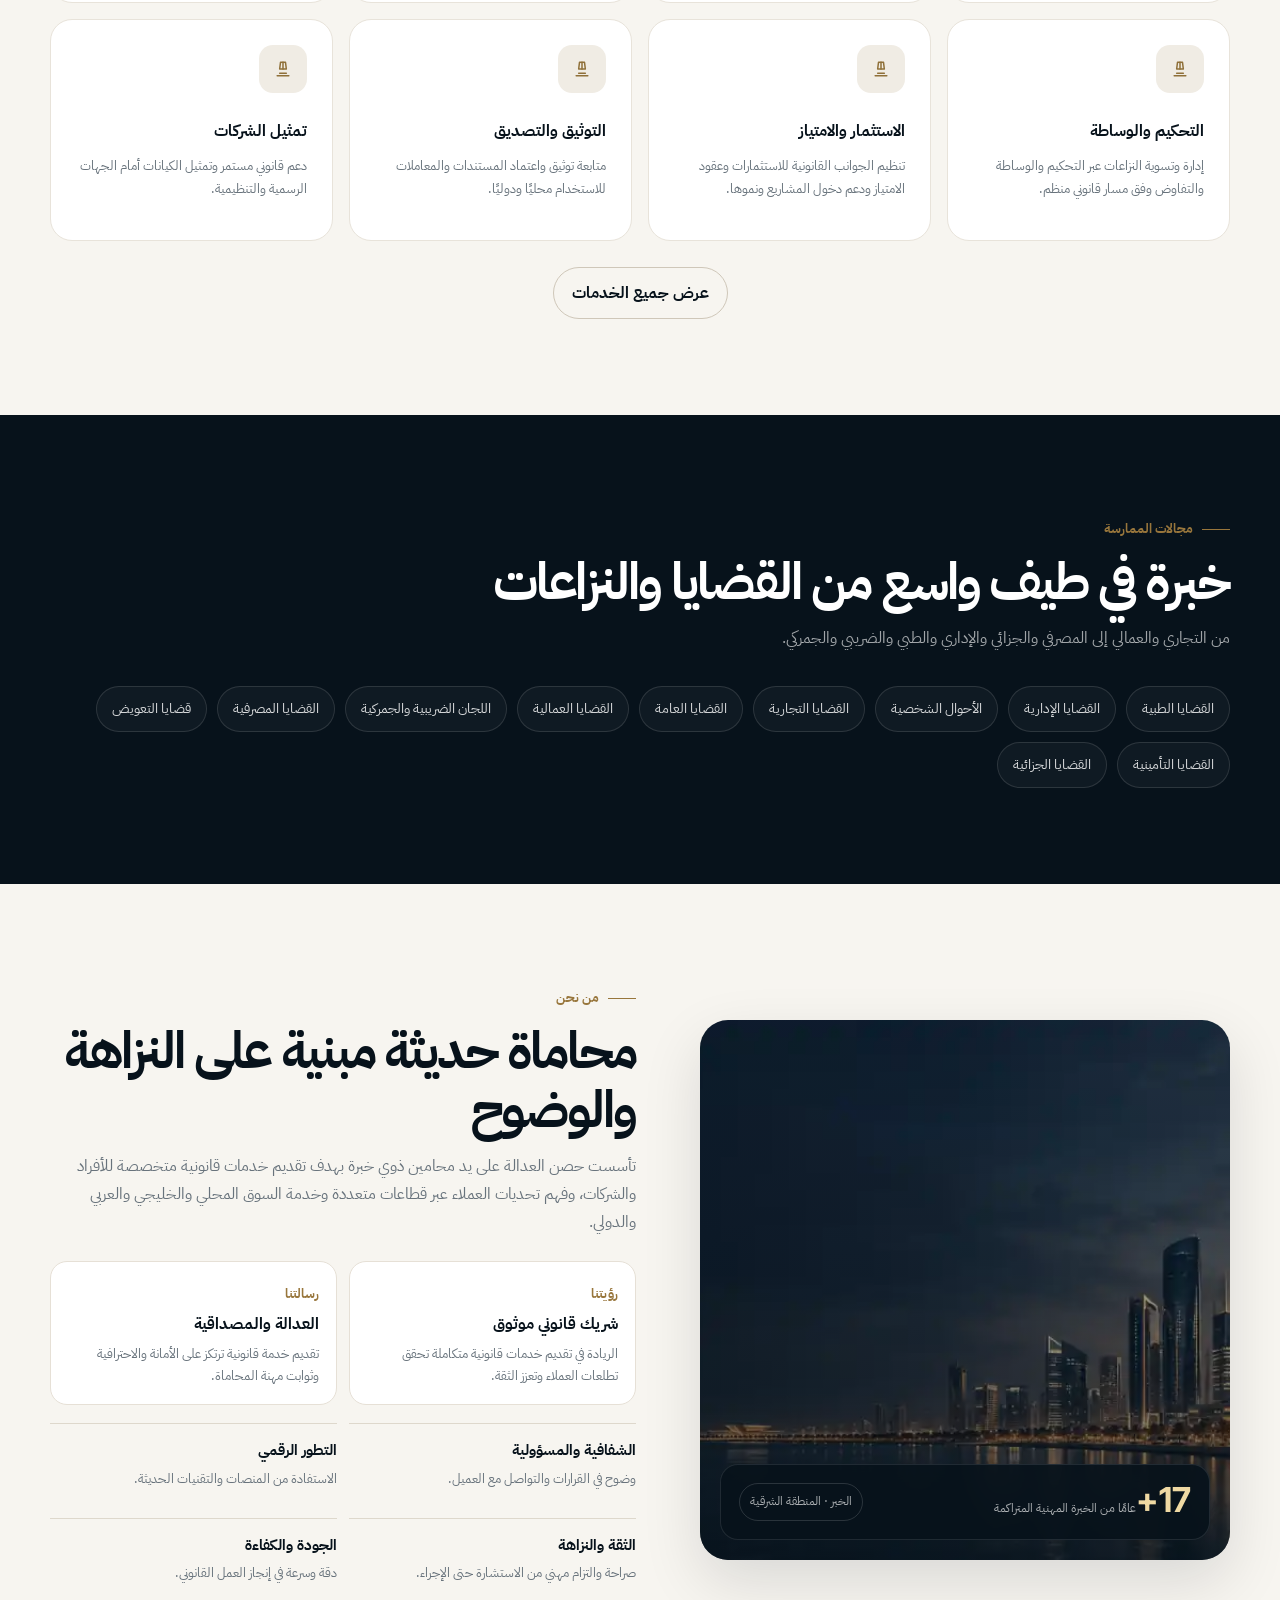
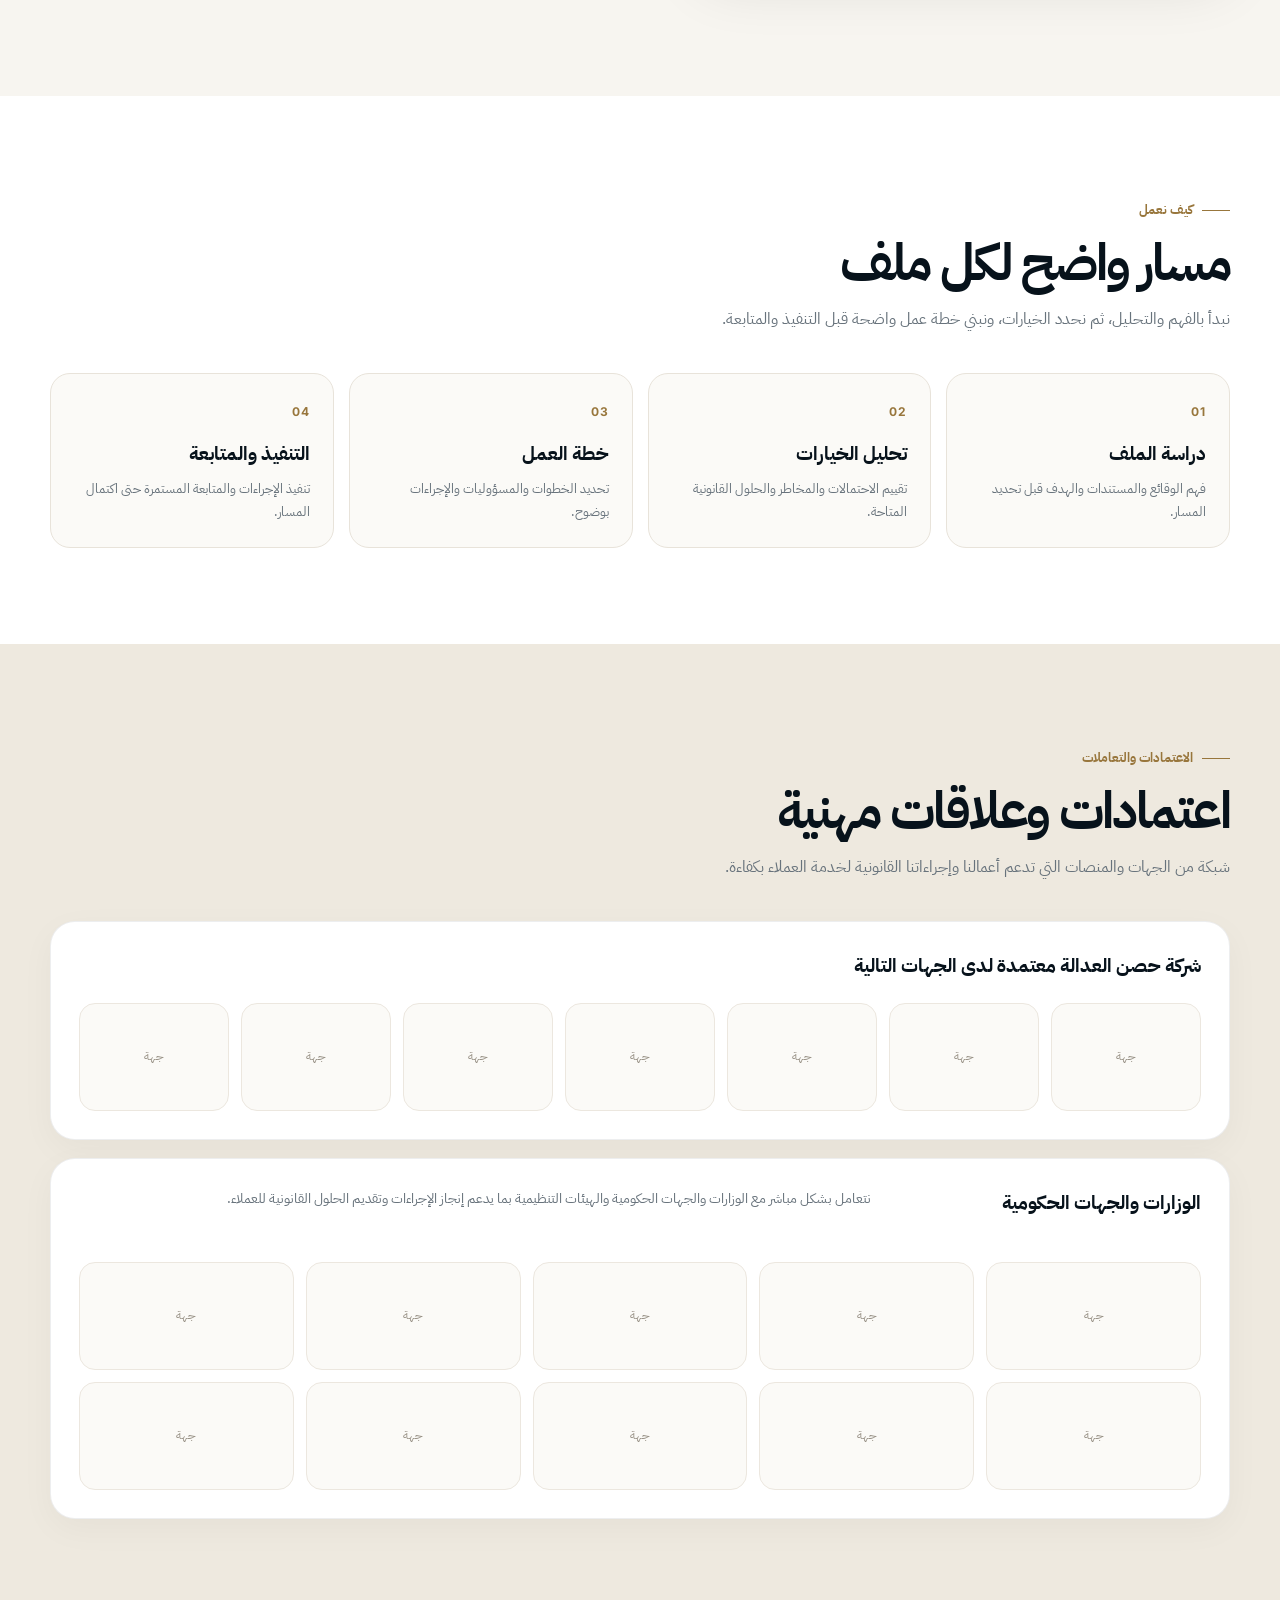
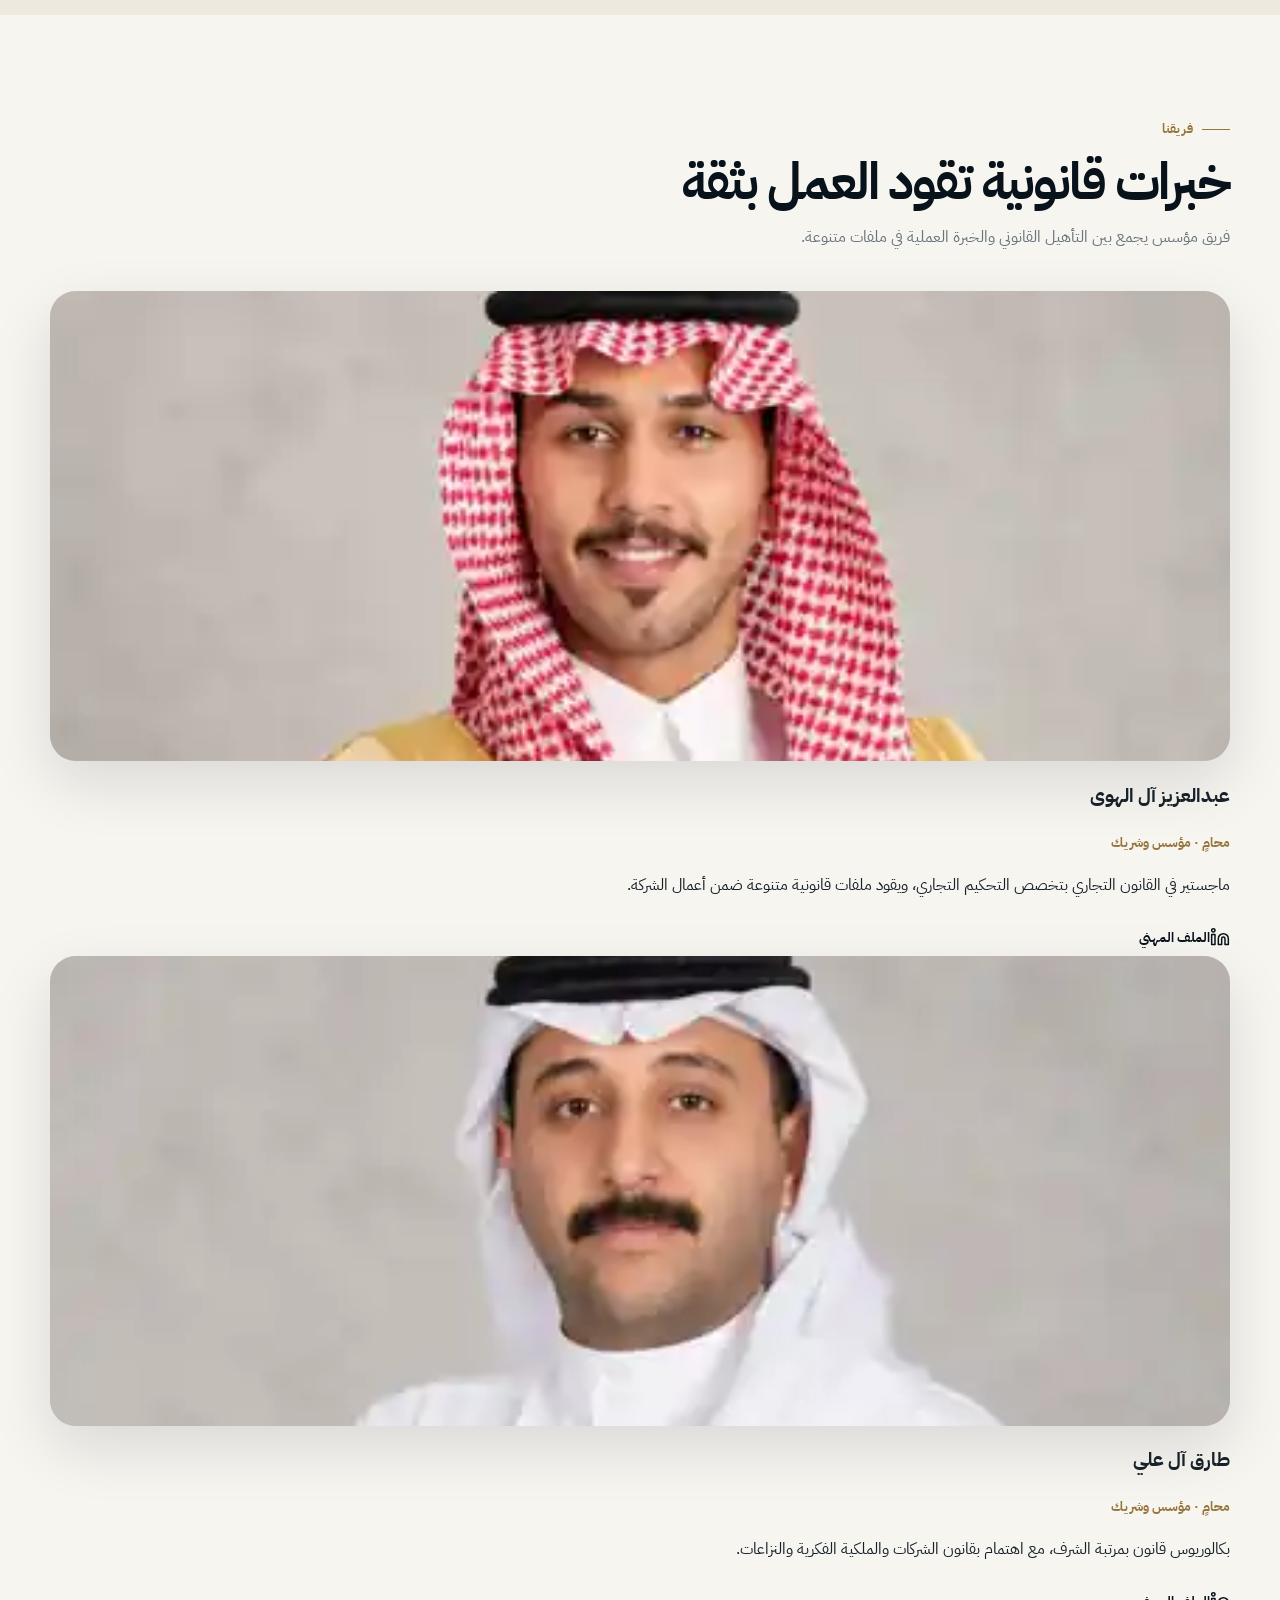
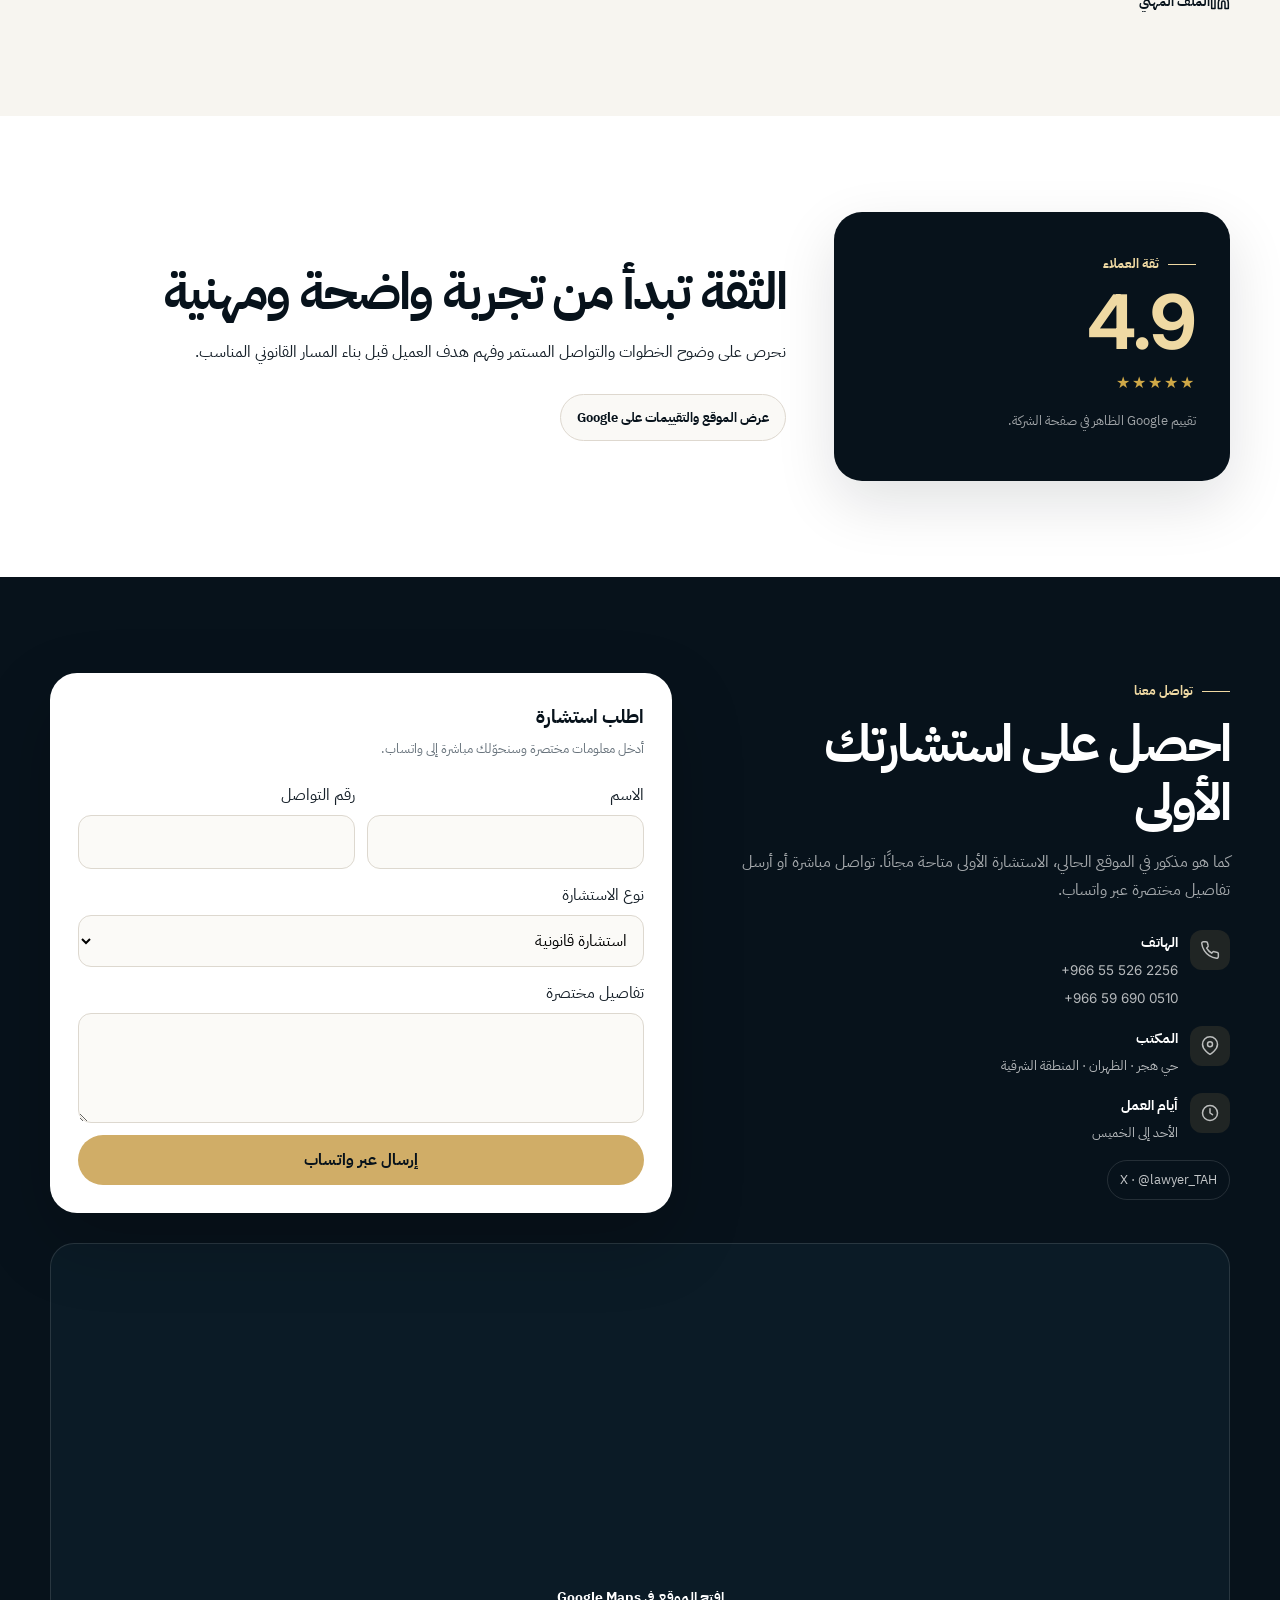
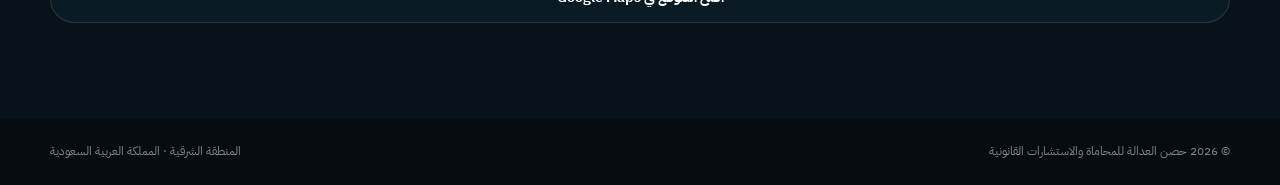
==== commit d2f0f125: "Restore logo and pair team cards" ====
--- a/index.html
+++ b/index.html
@@ -11,25 +11,28 @@
 <link href="https://fonts.googleapis.com" rel="preconnect"/>
 <link crossorigin="" href="https://fonts.gstatic.com" rel="preconnect"/>
 <link href="https://fonts.googleapis.com/css2?family=IBM+Plex+Sans+Arabic:wght@400;500;600;700&amp;family=Inter:wght@400;500;600;700&amp;display=swap" rel="stylesheet"/>
-<link href="styles.css?v=final2" rel="stylesheet"/>
+<link href="styles.css?v=teamfix1" rel="stylesheet"/>
 </head>
 <body>
 <div class="topbar"><div class="container topbar-inner"><div class="topbar-group"><a class="topbar-link" href="tel:+966555262256"><svg class="icon" viewbox="0 0 24 24"><path d="M22 16.92v3a2 2 0 0 1-2.18 2 19.8 19.8 0 0 1-8.63-3.07 19.5 19.5 0 0 1-6-6A19.8 19.8 0 0 1 2.12 4.18 2 2 0 0 1 4.11 2h3a2 2 0 0 1 2 1.72c.12.9.33 1.78.62 2.63a2 2 0 0 1-.45 2.11L8 9.73a16 16 0 0 0 6 6l1.27-1.27a2 2 0 0 1 2.11-.45c.85.29 1.73.5 2.63.62A2 2 0 0 1 22 16.92z"></path></svg><span class="number">+966 55 526 2256</span></a><span data-i18n="hours">الأحد إلى الخميس</span></div><span data-i18n="locationShort">الظهران · المنطقة الشرقية</span></div></div>
-<header><div class="container nav"><a aria-label="حصن العدالة" class="brand" href="#home"><span aria-hidden="true" class="brand-mark"><svg viewbox="0 0 64 64"><path d="M15 8h34v10H25v7h24v10H25v7h24v10H15V8z" fill="none" stroke="currentColor" stroke-linejoin="round" stroke-width="5"></path><path d="M15 33c4 12 10 20 17 24 7-4 13-12 17-24" fill="none" stroke="currentColor" stroke-linecap="round" stroke-width="5"></path></svg></span><span class="brand-copy"><strong data-i18n="brand">حصن العدالة</strong><span data-i18n="brandSub">للمحاماة والاستشارات القانونية</span></span></a><nav class="nav-links" id="navLinks"><a data-i18n="navServices" href="#services">خدماتنا</a><a data-i18n="navAbout" href="#about">من نحن</a><a data-i18n="navMethod" href="#method">كيف نعمل</a><a data-i18n="navTrust" href="#trust">اعتماداتنا</a><a data-i18n="navTeam" href="#team">فريقنا</a><a data-i18n="navContact" href="#contact">تواصل معنا</a><a class="nav-cta" data-i18n="navConsult" href="#contact">اطلب استشارة</a></nav><div class="nav-actions"><button aria-label="Change language" class="lang-btn" id="langBtn">EN</button><button aria-label="Menu" class="menu-btn" id="menuBtn"><svg class="icon" viewbox="0 0 24 24"><path d="M4 7h16M4 12h16M4 17h16"></path></svg></button></div></div></header>
+<header><div class="container nav"><a aria-label="حصن العدالة" class="brand" href="#home"><span aria-hidden="true" class="brand-mark"><svg viewbox="0 0 84 102" xmlns="http://www.w3.org/2000/svg"><path fill="#fff" fill-rule="evenodd" d="M 16 53 L 16 55 L 17 56 L 17 57 L 23 63 L 24 63 L 28 67 L 29 67 L 31 69 L 32 69 L 33 70 L 34 70 L 35 69 L 36 69 L 38 67 L 39 67 L 41 65 L 42 65 L 48 59 L 48 58 L 51 55 L 51 53 L 50 52 L 48 52 L 46 54 L 46 55 L 38 63 L 37 63 L 35 65 L 32 65 L 30 63 L 29 63 L 18 52 L 17 52 Z M 14 22 L 14 31 L 15 32 L 17 32 L 18 31 L 18 26 L 19 25 L 47 25 L 48 26 L 48 32 L 47 33 L 37 33 L 36 34 L 24 34 L 24 36 L 52 36 L 52 22 Z M 4 11 L 4 32 L 7 31 L 8 15 L 59 16 L 58 42 L 4 42 L 5 59 L 18 73 L 34 83 L 47 75 L 56 66 L 61 57 L 59 56 L 42 74 L 32 78 L 13 63 L 7 54 L 7 47 L 62 46 L 62 14 L 60 11 Z"/></svg></span><span class="brand-copy"><strong data-i18n="brand">حصن العدالة</strong><span data-i18n="brandSub">للمحاماة والاستشارات القانونية</span></span></a><nav class="nav-links" id="navLinks"><a data-i18n="navServices" href="#services">خدماتنا</a><a data-i18n="navAbout" href="#about">من نحن</a><a data-i18n="navMethod" href="#method">كيف نعمل</a><a data-i18n="navTrust" href="#trust">اعتماداتنا</a><a data-i18n="navTeam" href="#team">فريقنا</a><a data-i18n="navContact" href="#contact">تواصل معنا</a><a class="nav-cta" data-i18n="navConsult" href="#contact">اطلب استشارة</a></nav><div class="nav-actions"><button aria-label="Change language" class="lang-btn" id="langBtn">EN</button><button aria-label="Menu" class="menu-btn" id="menuBtn"><svg class="icon" viewbox="0 0 24 24"><path d="M4 7h16M4 12h16M4 17h16"></path></svg></button></div></div></header>
 <main>
-<section class="hero" id="home"><div class="hero-media"><img alt="" id="heroImage" src=""/></div><div class="hero-shade"></div><div class="container hero-shell"><div class="hero-content reveal"><span class="hero-kicker" data-i18n="heroKicker">خبرة قانونية · رؤية حديثة</span><h1 data-i18n-html="heroTitle">حقوقك في <em>حصنٍ</em><br/>من الخبرة</h1><p data-i18n="heroText">حلول قانونية عملية للأفراد والشركات، مبنية على فهم الأنظمة، وضوح القرار، والالتزام بمصلحة العميل.</p><div class="hero-actions"><a class="btn btn-primary" href="#contact"><svg class="icon" viewbox="0 0 24 24"><path d="M21 15a4 4 0 0 1-4 4H8l-5 3V7a4 4 0 0 1 4-4h10a4 4 0 0 1 4 4z"></path></svg><span data-i18n="bookConsult">احجز استشارتك</span></a><a class="btn btn-ghost" href="tel:+966555262256"><svg class="icon" viewbox="0 0 24 24"><path d="M22 16.92v3a2 2 0 0 1-2.18 2 19.8 19.8 0 0 1-8.63-3.07 19.5 19.5 0 0 1-6-6A19.8 19.8 0 0 1 2.12 4.18"></path></svg><span data-i18n="callNow">اتصل الآن</span></a></div><div class="hero-proof"><div class="proof"><strong>17+</strong><span data-i18n="yearsExp">عامًا من الخبرة المتراكمة</span></div><div class="proof"><strong>4.9/5</strong><span data-i18n="googleRating">تقييم Google</span></div><div class="proof"><strong data-i18n="localGulf">محلي وخليجي</strong><span data-i18n="marketReach">نطاق خدمة واسع</span></div></div></div></div></section>
+<section class="hero" id="home"><div class="hero-media"><img alt="" id="heroImage" src=""/></div><div class="hero-shade"></div><div class="container hero-shell"><div class="hero-content reveal"><span class="hero-kicker" data-i18n="heroKicker">خبرة قانونية · رؤية حديثة</span><h1 data-i18n-html="heroTitle">حقوقك في <em>حصنٍ</em><br/>من الخبرة</h1><p data-i18n="heroText">حلول قانونية عملية للأفراد والشركات، مبنية على فهم الأنظمة، وضوح القرار، والالتزام بمصلحة العميل.</p><div class="hero-actions"><a class="btn btn-primary" href="#contact"><svg class="icon" viewbox="0 0 24 24"><path d="M21 15a4 4 0 0 1-4 4H8l-5 3V7a4 4 0 0 1 4-4h10a4 4 0 0 1 4 4z"></path></svg><span data-i18n="bookConsult">احجز استشارتك</span></a><a class="btn btn-ghost" href="tel:+966555262256"><svg class="icon" viewbox="0 0 24 24"><path d="M22 16.92v3a2 2 0 0 1-2.18 2 19.79 19.79 0 0 1-8.63-3.07 19.5 19.5 0 0 1-6-6A19.79 19.79 0 0 1 2.12 4.18 2 2 0 0 1 4.11 2h3a2 2 0 0 1 2 1.72c.12.9.33 1.78.62 2.63a2 2 0 0 1-.45 2.11L8 9.73a16 16 0 0 0 6 6l1.27-1.27a2 2 0 0 1 2.11-.45c.85.29 1.73.5 2.63.62A2 2 0 0 1 22 16.92z"></path></svg><span data-i18n="callNow">اتصل الآن</span></a></div><div class="hero-proof"><div class="proof"><strong>17+</strong><span data-i18n="yearsExp">عامًا من الخبرة المتراكمة</span></div><div class="proof"><strong>4.9/5</strong><span data-i18n="googleRating">تقييم Google</span></div><div class="proof"><strong data-i18n="localGulf">محلي وخليجي</strong><span data-i18n="marketReach">نطاق خدمة واسع</span></div></div></div></div></section>
 <div class="trustbar"><div class="container"><div class="trustbox reveal"><div class="trust-intro"><strong data-i18n="trustTitle">شريك قانوني قريب من قرارك</strong><span data-i18n="trustSub">للأفراد والمنشآت بمهنية ووضوح</span></div><div class="trust-item"><b class="stars">★★★★★</b><span data-i18n="reviewsLabel">تقييمات Google</span></div><div class="trust-item"><b data-i18n="integrated">متكاملة</b><span data-i18n="solutions">حلول قانونية</span></div><div class="trust-item"><b data-i18n="eastRegion">الشرقية</b><span data-i18n="dhahranLocation">مقرنا في الظهران</span></div></div></div></div>
 <section id="services"><div class="container"><div class="section-head reveal"><div><span class="eyebrow" data-i18n="servicesEye">خدماتنا</span><h2 class="section-title" data-i18n="servicesTitle">تغطية قانونية متكاملة من البداية للنهاية</h2><p class="section-lead" data-i18n="servicesLead">نقلنا كامل نطاق الخدمات الأساسية من الموقع السابق، واختصرناها بصياغة أوضح وأسهل للتصفح.</p></div></div><div class="services-grid" id="servicesGrid"></div><div class="center"><button class="outline-btn" data-i18n="showAllServices" id="servicesToggle">عرض جميع الخدمات</button></div></div></section>
 <section class="practice"><div class="container"><div class="reveal"><span class="eyebrow" data-i18n="practiceEye">مجالات الممارسة</span><h2 class="section-title" data-i18n="practiceTitle">خبرة في طيف واسع من القضايا والنزاعات</h2><p class="section-lead" data-i18n="practiceLead">من التجاري والعمالي إلى المصرفي والجزائي والإداري والطبي والضريبي والجمركي.</p><div class="tags" id="practiceTags"></div></div></div></section>
 <section id="about"><div class="container"><div class="about-grid"><div class="about-visual reveal"><div class="about-badge"><div><strong>17+</strong><span data-i18n="aboutBadge">عامًا من الخبرة المهنية المتراكمة</span></div><span class="city-label" data-i18n="cityLabel">الخبر · المنطقة الشرقية</span></div><a class="photo-credit" href="https://commons.wikimedia.org/wiki/File:Skyline_Of_Al_Khobar_Eastern.jpg" rel="noopener" target="_blank">IamMoaz · CC BY-SA 4.0</a></div><div class="reveal"><span class="eyebrow" data-i18n="aboutEye">من نحن</span><h2 class="section-title" data-i18n="aboutTitle">محاماة حديثة مبنية على النزاهة والوضوح</h2><p class="section-lead" data-i18n="aboutText">تأسست حصن العدالة على يد محامين ذوي خبرة بهدف تقديم خدمات قانونية متخصصة للأفراد والشركات، وفهم تحديات العملاء عبر قطاعات متعددة وخدمة السوق المحلي والخليجي والعربي والدولي.</p><div class="mission-grid"><div class="mission-card"><small data-i18n="visionLabel">رؤيتنا</small><h3 data-i18n="visionTitle">شريك قانوني موثوق</h3><p data-i18n="visionText">الريادة في تقديم خدمات قانونية متكاملة تحقق تطلعات العملاء وتعزز الثقة.</p></div><div class="mission-card"><small data-i18n="missionLabel">رسالتنا</small><h3 data-i18n="missionTitle">العدالة والمصداقية</h3><p data-i18n="missionText">تقديم خدمة قانونية ترتكز على الأمانة والاحترافية وثوابت مهنة المحاماة.</p></div></div><div class="values" id="valuesGrid"></div></div></div></div></section>
 <section class="method" id="method"><div class="container"><div class="section-head reveal"><div><span class="eyebrow" data-i18n="methodEye">كيف نعمل</span><h2 class="section-title" data-i18n="methodTitle">مسار واضح لكل ملف</h2><p class="section-lead" data-i18n="methodLead">نبدأ بالفهم والتحليل، ثم نحدد الخيارات، ونبني خطة عمل واضحة قبل التنفيذ والمتابعة.</p></div></div><div class="method-grid" id="methodGrid"></div></div></section>
 <section class="logos-section" id="trust"><div class="container"><div class="section-head reveal"><div><span class="eyebrow" data-i18n="accredEye">الاعتمادات والتعاملات</span><h2 class="section-title" data-i18n="accredTitle">جهات تظهر في الموقع الرسمي الحالي</h2><p class="section-lead" data-i18n="accredLead">حافظنا على شعارات الجهات الموجودة في الموقع السابق ضمن عرض أكثر هدوءًا واتساقًا.</p></div></div><div class="logo-panel reveal"><h3 data-i18n="accredHeading">شركة حصن العدالة معتمدة لدى الجهات التالية</h3><div class="logos-grid partners" id="partnerLogos"></div></div><div class="logo-panel gov-panel reveal"><div class="gov-copy"><h3 data-i18n="govHeading">الوزارات والجهات الحكومية</h3><p data-i18n="govText">نتعامل بشكل مباشر مع الوزارات والجهات الحكومية والهيئات التنظيمية بما يدعم إنجاز الإجراءات وتقديم الحلول القانونية للعملاء.</p></div><div class="logos-grid government" id="govLogos"></div></div></div></section>
-<section class="team-section" id="team"><div class="container"><div class="section-head reveal"><div><span class="eyebrow" data-i18n="teamEye">فريقنا</span><h2 class="section-title" data-i18n="teamTitle">خبرات قانونية تقود العمل بثقة</h2><p class="section-lead" data-i18n="teamLead">صور الفريق المرفقة تم توحيدها بصريًا في الإضاءة والخلفية والجودة لظهور أكثر احترافية واتساقًا.</p></div></div><div class="team-visual reveal"><div class="portrait"><img alt="صورة أحد أعضاء الفريق" id="teamPhotoA" src=""/></div><div class="portrait"><img alt="صورة أحد أعضاء الفريق" id="teamPhotoB" src=""/></div></div><div class="team-details"><article class="team-copy reveal"><h3 data-i18n="abdName">عبدالعزيز آل الهوى</h3><div class="role" data-i18n="abdRole">محامٍ · مؤسس وشريك</div><p data-i18n="abdBio">ماجستير في القانون التجاري بتخصص التحكيم التجاري، ويقود ملفات قانونية متنوعة ضمن أعمال الشركة.</p><a class="profile-link" data-i18n="viewProfile" href="https://sa.linkedin.com/in/abdulaziz-al-alhawa-%D8%B9%D8%A8%D8%AF%D8%A7%D9%84%D8%B9%D8%B2%D9%8A%D8%B2-%D8%A2%D9%84-%D8%A7%D9%84%D9%87%D9%80%D9%88%D9%89-840206316" rel="noopener" target="_blank">الملف المهني</a></article><article class="team-copy reveal"><h3 data-i18n="tariqName">طارق آل علي</h3><div class="role" data-i18n="tariqRole">محامٍ · مؤسس وشريك</div><p data-i18n="tariqBio">بكالوريوس قانون بمرتبة الشرف، مع اهتمام بقانون الشركات والملكية الفكرية والنزاعات.</p><a class="profile-link" data-i18n="viewProfile" href="https://sa.linkedin.com/in/tariq-al-ali/ar" rel="noopener" target="_blank">الملف المهني</a></article></div></div></section>
+<section class="team-section" id="team"><div class="container"><div class="section-head reveal"><div><span class="eyebrow" data-i18n="teamEye">فريقنا</span><h2 class="section-title" data-i18n="teamTitle">خبرات قانونية تقود العمل بثقة</h2><p class="section-lead" data-i18n="teamLead">فريق مؤسس يجمع بين التأهيل القانوني والممارسة العملية في ملفات متنوعة.</p></div></div><div class="team-grid">
+<article class="person reveal"><div class="portrait"><img alt="عبدالعزيز آل الهوى" id="teamPhotoA" src=""/></div><div class="person-body"><h3 data-i18n="abdName">عبدالعزيز آل الهوى</h3><div class="role" data-i18n="abdRole">محامٍ · مؤسس وشريك</div><p data-i18n="abdBio">ماجستير في القانون التجاري بتخصص التحكيم التجاري، ويقود ملفات قانونية متنوعة ضمن أعمال الشركة.</p><a class="profile-link" href="https://sa.linkedin.com/in/abdulaziz-al-alhawa-%D8%B9%D8%A8%D8%AF%D8%A7%D9%84%D8%B9%D8%B2%D9%8A%D8%B2-%D8%A2%D9%84-%D8%A7%D9%84%D9%87%D9%80%D9%88%D9%89-840206316" rel="noopener" target="_blank"><svg class="icon" viewbox="0 0 24 24"><path d="M16 8a6 6 0 0 1 6 6v7h-4v-7a2 2 0 0 0-4 0v7h-4v-7a6 6 0 0 1 6-6zM2 9h4v12H2z"></path><circle cx="4" cy="4" r="2"></circle></svg><span data-i18n="viewProfile">الملف المهني</span></a></div></article>
+<article class="person reveal"><div class="portrait"><img alt="طارق آل علي" id="teamPhotoB" src=""/></div><div class="person-body"><h3 data-i18n="tariqName">طارق آل علي</h3><div class="role" data-i18n="tariqRole">محامٍ · مؤسس وشريك</div><p data-i18n="tariqBio">بكالوريوس قانون بمرتبة الشرف، مع اهتمام بقانون الشركات والملكية الفكرية والنزاعات.</p><a class="profile-link" href="https://sa.linkedin.com/in/tariq-al-ali/ar" rel="noopener" target="_blank"><svg class="icon" viewbox="0 0 24 24"><path d="M16 8a6 6 0 0 1 6 6v7h-4v-7a2 2 0 0 0-4 0v7h-4v-7a6 6 0 0 1 6-6zM2 9h4v12H2z"></path><circle cx="4" cy="4" r="2"></circle></svg><span data-i18n="viewProfile">الملف المهني</span></a></div></article>
+</div></div></section>
 <section class="reviews"><div class="container"><div class="review-grid"><div class="rating-card reveal"><span class="eyebrow" data-i18n="reviewEye">ثقة العملاء</span><div class="rating">4.9</div><div class="stars">★★★★★</div><p data-i18n="reviewNote">تقييم Google الظاهر في صفحة الشركة.</p></div><div class="review-copy reveal"><h2 class="section-title" data-i18n="reviewTitle">الثقة تبدأ من تجربة واضحة ومهنية</h2><p data-i18n="reviewText">نحرص على وضوح الخطوات والتواصل المستمر وفهم هدف العميل قبل بناء المسار القانوني المناسب.</p><a class="google-btn" data-i18n="googleOpen" href="https://maps.app.goo.gl/k32NxTdPpVgLrrjL6?g_st=ic" rel="noopener" target="_blank">عرض الموقع والتقييمات على Google</a></div></div></div></section>
-<section class="contact" id="contact"><div class="container"><div class="contact-grid"><div class="contact-copy reveal"><span class="eyebrow" data-i18n="contactEye">تواصل معنا</span><h2 class="section-title" data-i18n="contactTitle">احصل على استشارتك الأولى</h2><p data-i18n="contactLead">كما هو مذكور في الموقع الحالي، الاستشارة الأولى متاحة مجانًا. تواصل مباشرة أو أرسل تفاصيل مختصرة عبر واتساب.</p><div class="contact-list"><div class="contact-row"><span class="contact-ico"><svg class="icon" viewbox="0 0 24 24"><path d="M22 16.92v3a2 2 0 0 1-2.18 2"></path></svg></span><div><strong data-i18n="phoneLabel">الهاتف</strong><a class="number" href="tel:+966555262256">+966 55 526 2256</a><br/><a class="number" href="tel:+966596900510">+966 59 690 0510</a></div></div><div class="contact-row"><span class="contact-ico"><svg class="icon" viewbox="0 0 24 24"><path d="M21 10c0 7-9 12-9 12S3 17 3 10a9 9 0 1 1 18 0z"></path><circle cx="12" cy="10" r="3"></circle></svg></span><div><strong data-i18n="officeLabel">المكتب</strong><span data-i18n="officeText">حي هجر · الظهران · المنطقة الشرقية</span></div></div><div class="contact-row"><span class="contact-ico"><svg class="icon" viewbox="0 0 24 24"><circle cx="12" cy="12" r="9"></circle><path d="M12 7v5l3 2"></path></svg></span><div><strong data-i18n="hoursLabel">أيام العمل</strong><span data-i18n="hoursText">الأحد إلى الخميس</span></div></div><a class="x-link" href="https://x.com/lawyer_TAH" rel="noopener" target="_blank">X · @lawyer_TAH</a></div></div><form class="form reveal" id="consultForm"><h3 data-i18n="formTitle">اطلب استشارة</h3><p data-i18n="formLead">أدخل معلومات مختصرة وسنحوّلك مباشرة إلى واتساب.</p><div class="field-grid"><label class="field"><span data-i18n="nameLabel">الاسم</span><input id="name" required=""/></label><label class="field"><span data-i18n="phoneInputLabel">رقم التواصل</span><input dir="ltr" id="phone" inputmode="tel" required=""/></label></div><label class="field"><span data-i18n="typeLabel">نوع الاستشارة</span><select id="type"><option data-i18n="typeConsult">استشارة قانونية</option><option data-i18n="typeLitigation">تقاضي</option><option data-i18n="typeContracts">عقود وصياغة</option><option data-i18n="typeCorporate">شركات</option></select></label><label class="field"><span data-i18n="detailsLabel">تفاصيل مختصرة</span><textarea id="details"></textarea></label><button class="btn btn-primary" type="submit"><span data-i18n="sendWhatsApp">إرسال عبر واتساب</span></button></form></div><a aria-label="فتح موقع حصن العدالة على Google Maps" class="map-card reveal" href="https://maps.app.goo.gl/k32NxTdPpVgLrrjL6?g_st=ic" rel="noopener" target="_blank"><iframe loading="lazy" src="https://www.google.com/maps?q=%D8%AD%D8%B5%D9%86%20%D8%A7%D9%84%D8%B9%D8%AF%D8%A7%D9%84%D8%A9%20%D9%84%D9%84%D9%85%D8%AD%D8%A7%D9%85%D8%A7%D8%A9%20%D9%88%D8%A7%D9%84%D8%A7%D8%B3%D8%AA%D8%B4%D8%A7%D8%B1%D8%A7%D8%AA%20%D8%A7%D9%84%D9%82%D8%A7%D9%86%D9%88%D9%86%D9%8A%D8%A9%20%D8%A7%D9%84%D8%B8%D9%87%D8%B1%D8%A7%D9%86&amp;output=embed" title="Hisn Al-Adalah location"></iframe><span class="map-open" data-i18n="openMap">افتح الموقع في Google Maps</span></a></div></section>
+<section class="contact" id="contact"><div class="container"><div class="contact-grid"><div class="contact-copy reveal"><span class="eyebrow" data-i18n="contactEye">تواصل معنا</span><h2 class="section-title" data-i18n="contactTitle">احصل على استشارتك الأولى</h2><p data-i18n="contactLead">كما هو مذكور في الموقع الحالي، الاستشارة الأولى متاحة مجانًا. تواصل مباشرة أو أرسل تفاصيل مختصرة عبر واتساب.</p><div class="contact-list"><div class="contact-row"><span class="contact-ico"><svg class="icon" viewbox="0 0 24 24"><path d="M22 16.92v3a2 2 0 0 1-2.18 2 19.79 19.79 0 0 1-8.63-3.07 19.5 19.5 0 0 1-6-6A19.79 19.79 0 0 1 2.12 4.18 2 2 0 0 1 4.11 2h3a2 2 0 0 1 2 1.72c.12.9.33 1.78.62 2.63a2 2 0 0 1-.45 2.11L8 9.73a16 16 0 0 0 6 6l1.27-1.27a2 2 0 0 1 2.11-.45c.85.29 1.73.5 2.63.62A2 2 0 0 1 22 16.92z"></path></svg></span><div><strong data-i18n="phoneLabel">الهاتف</strong><a class="number" href="tel:+966555262256">+966 55 526 2256</a><br/><a class="number" href="tel:+966596900510">+966 59 690 0510</a></div></div><div class="contact-row"><span class="contact-ico"><svg class="icon" viewbox="0 0 24 24"><path d="M21 10c0 7-9 12-9 12S3 17 3 10a9 9 0 1 1 18 0z"></path><circle cx="12" cy="10" r="3"></circle></svg></span><div><strong data-i18n="officeLabel">المكتب</strong><span data-i18n="officeText">حي هجر · الظهران · المنطقة الشرقية</span></div></div><div class="contact-row"><span class="contact-ico"><svg class="icon" viewbox="0 0 24 24"><circle cx="12" cy="12" r="9"></circle><path d="M12 7v5l3 2"></path></svg></span><div><strong data-i18n="hoursLabel">أيام العمل</strong><span data-i18n="hoursText">الأحد إلى الخميس</span></div></div><a class="x-link" href="https://x.com/lawyer_TAH" rel="noopener" target="_blank">X · @lawyer_TAH</a></div></div><form class="form reveal" id="consultForm"><h3 data-i18n="formTitle">اطلب استشارة</h3><p data-i18n="formLead">أدخل معلومات مختصرة وسنحوّلك مباشرة إلى واتساب.</p><div class="field-grid"><label class="field"><span data-i18n="nameLabel">الاسم</span><input id="name" required=""/></label><label class="field"><span data-i18n="phoneInputLabel">رقم التواصل</span><input dir="ltr" id="phone" inputmode="tel" required=""/></label></div><label class="field"><span data-i18n="typeLabel">نوع الاستشارة</span><select id="type"><option data-i18n="typeConsult">استشارة قانونية</option><option data-i18n="typeLitigation">تقاضي</option><option data-i18n="typeContracts">عقود وصياغة</option><option data-i18n="typeCorporate">شركات</option></select></label><label class="field"><span data-i18n="detailsLabel">تفاصيل مختصرة</span><textarea id="details"></textarea></label><button class="btn btn-primary" type="submit"><span data-i18n="sendWhatsApp">إرسال عبر واتساب</span></button></form></div><a aria-label="فتح موقع حصن العدالة على Google Maps" class="map-card reveal" href="https://maps.app.goo.gl/k32NxTdPpVgLrrjL6?g_st=ic" rel="noopener" target="_blank"><iframe loading="lazy" src="https://www.google.com/maps?q=%D8%AD%D8%B5%D9%86%20%D8%A7%D9%84%D8%B9%D8%AF%D8%A7%D9%84%D8%A9%20%D9%84%D9%84%D9%85%D8%AD%D8%A7%D9%85%D8%A7%D8%A9%20%D9%88%D8%A7%D9%84%D8%A7%D8%B3%D8%AA%D8%B4%D8%A7%D8%B1%D8%A7%D8%AA%20%D8%A7%D9%84%D9%82%D8%A7%D9%86%D9%88%D9%86%D9%8A%D8%A9%20%D8%A7%D9%84%D8%B8%D9%87%D8%B1%D8%A7%D9%86&amp;output=embed" title="Hisn Al-Adalah location"></iframe><span class="map-open" data-i18n="openMap">افتح الموقع في Google Maps</span></a></div></section>
 </main>
 <footer><div class="container footer-inner"><span data-i18n="copyright">© 2026 حصن العدالة للمحاماة والاستشارات القانونية</span><span data-i18n="footerNote">المنطقة الشرقية · المملكة العربية السعودية</span></div></footer>
-<div class="quick-actions" id="quickActions"><a class="quick quick-wa" href="https://wa.me/966555262256" rel="noopener" target="_blank"><svg class="icon" viewbox="0 0 24 24"><path d="M21 11.5a8.4 8.4 0 0 1-12.4 7.4L3 20l1.2-5.3A8.4 8.4 0 1 1 21 11.5z"></path></svg><span data-i18n="waQuick">أرسل واتساب</span></a><a class="quick quick-call" href="tel:+966555262256"><svg class="icon" viewbox="0 0 24 24"><path d="M22 16.92v3a2 2 0 0 1-2.18 2"></path></svg><span data-i18n="callQuick">اتصل الآن</span></a></div>
-<script src="media_hero.js?v=final2"></script><script src="media_abd.js?v=final2"></script><script src="media_tariq.js?v=final2"></script><script src="app.js?v=final2"></script>
+<div class="quick-actions" id="quickActions"><a class="quick quick-wa" href="https://wa.me/966555262256" rel="noopener" target="_blank"><svg class="icon" viewbox="0 0 24 24"><path d="M21 11.5a8.4 8.4 0 0 1-12.4 7.4L3 20l1.2-5.3A8.4 8.4 0 1 1 21 11.5z"></path></svg><span data-i18n="waQuick">أرسل واتساب</span></a><a class="quick quick-call" href="tel:+966555262256"><svg class="icon" viewbox="0 0 24 24"><path d="M22 16.92v3a2 2 0 0 1-2.18 2 19.79 19.79 0 0 1-8.63-3.07 19.5 19.5 0 0 1-6-6A19.79 19.79 0 0 1 2.12 4.18 2 2 0 0 1 4.11 2h3a2 2 0 0 1 2 1.72c.12.9.33 1.78.62 2.63a2 2 0 0 1-.45 2.11L8 9.73a16 16 0 0 0 6 6l1.27-1.27a2 2 0 0 1 2.11-.45c.85.29 1.73.5 2.63.62A2 2 0 0 1 22 16.92z"></path></svg><span data-i18n="callQuick">اتصل الآن</span></a></div>
+<script src="media_hero.js?v=teamfix1"></script><script src="media_abd.js?v=teamfix1"></script><script src="media_tariq.js?v=teamfix1"></script><script src="app.js?v=teamfix1"></script>
 </body>
 </html>
--- a/styles.css
+++ b/styles.css
@@ -1,22 +1,21 @@
-:root{--navy:#08131d;--navy2:#0d2230;--navy3:#15384a;--gold:#c9a768;--gold2:#ead6a6;--paper:#f7f5f0;--ink:#17212a;--muted:#69747d;--white:#fff;--line:#e4dfd4;--shadow:0 22px 60px rgba(6,18,27,.12);--max:1180px}
-*{box-sizing:border-box} html{scroll-behavior:smooth} body{margin:0;background:var(--paper);color:var(--ink);font-family:"IBM Plex Sans Arabic",Arial,sans-serif;line-height:1.75;overflow-x:hidden} html[dir="ltr"] body{font-family:Inter,Arial,sans-serif} a{color:inherit;text-decoration:none} button,input,select,textarea{font:inherit} img{display:block;max-width:100%} .container{width:min(calc(100% - 36px),var(--max));margin:auto} .number{direction:ltr;unicode-bidi:isolate;display:inline-block;font-family:Inter,Arial,sans-serif} .icon{width:20px;height:20px;stroke:currentColor;fill:none;stroke-width:1.8;stroke-linecap:round;stroke-linejoin:round} section{padding:96px 0} .eyebrow{display:inline-flex;align-items:center;gap:9px;color:#9a793e;font-weight:700;font-size:.82rem} .eyebrow:before{content:"";width:28px;height:1px;background:currentColor} .section-title{margin:12px 0 12px;color:var(--navy);font-size:clamp(2rem,4vw,3.5rem);line-height:1.16;letter-spacing:-.04em} .section-lead{margin:0;color:var(--muted);max-width:720px;font-size:1rem}
-.topbar{background:#061019;color:rgba(255,255,255,.72);font-size:.79rem} .topbar-inner{min-height:38px;display:flex;align-items:center;justify-content:space-between;gap:18px} .topbar-group{display:flex;gap:20px;align-items:center} .topbar a{display:inline-flex;align-items:center;gap:7px} .topbar a:hover{color:var(--gold2)}
-header{position:sticky;top:0;z-index:70;background:rgba(8,19,29,.96);backdrop-filter:blur(16px);border-bottom:1px solid rgba(255,255,255,.08)} .nav{min-height:78px;display:flex;align-items:center;justify-content:space-between;gap:18px} .brand{display:flex;align-items:center;gap:12px;color:white;min-width:0} .brand-mark{width:50px;height:50px;display:grid;place-items:center;flex:none} .brand-mark svg{width:46px;height:46px;display:block} .brand-copy{display:grid;line-height:1.25;min-width:0} .brand-copy strong{font-size:1.04rem;white-space:nowrap} .brand-copy span{font-size:.68rem;color:rgba(255,255,255,.58);white-space:nowrap} .nav-links{display:flex;align-items:center;gap:22px;color:rgba(255,255,255,.82);font-size:.9rem;font-weight:600} .nav-links a{padding:8px 0} .nav-links a:hover{color:white} .nav-cta{background:var(--gold);color:var(--navy)!important;padding:10px 16px!important;border-radius:999px} .nav-actions{display:flex;align-items:center;gap:9px;flex:none} .lang-btn,.menu-btn{border:1px solid rgba(255,255,255,.18);background:rgba(255,255,255,.03);color:white;cursor:pointer} .lang-btn{height:43px;min-width:52px;padding:0 13px;border-radius:999px;font-family:Inter,Arial,sans-serif} .menu-btn{display:none;width:43px;height:43px;border-radius:13px;place-items:center}
-.hero{position:relative;min-height:690px;background:var(--navy);color:white;overflow:hidden;display:grid;align-items:center} .hero-bg{position:absolute;inset:0;background:url("https://images.pexels.com/photos/7984733/pexels-photo-7984733.jpeg?auto=compress&cs=tinysrgb&w=1800") center 43%/cover no-repeat;filter:saturate(.72) contrast(1.06)} .hero:after{content:"";position:absolute;inset:0;background:linear-gradient(90deg,rgba(8,19,29,.98) 0%,rgba(8,19,29,.93) 45%,rgba(8,19,29,.62) 70%,rgba(8,19,29,.35) 100%)} html[dir="ltr"] .hero:after{background:linear-gradient(270deg,rgba(8,19,29,.98) 0%,rgba(8,19,29,.93) 45%,rgba(8,19,29,.62) 70%,rgba(8,19,29,.35) 100%)} .hero-content{position:relative;z-index:2;max-width:745px;padding:86px 0 108px} .hero-kicker{display:inline-flex;padding:7px 13px;border:1px solid rgba(234,214,166,.32);border-radius:999px;background:rgba(255,255,255,.035);color:var(--gold2);font-size:.82rem;font-weight:700} .hero h1{font-size:clamp(3rem,7vw,6rem);line-height:1.04;letter-spacing:-.05em;margin:20px 0 18px} .hero h1 em{font-style:normal;color:var(--gold2)} .hero p{margin:0 0 29px;max-width:640px;color:rgba(255,255,255,.76);font-size:clamp(1rem,1.8vw,1.2rem)} .hero-actions{display:flex;gap:12px;flex-wrap:wrap} .btn{min-height:50px;padding:0 21px;border-radius:999px;display:inline-flex;align-items:center;justify-content:center;gap:9px;font-weight:700;border:1px solid transparent;transition:.2s} .btn-primary{background:var(--gold);color:var(--navy)} .btn-primary:hover{background:var(--gold2);transform:translateY(-2px)} .btn-ghost{color:white;border-color:rgba(255,255,255,.22);background:rgba(255,255,255,.035)} .hero-proof{display:flex;gap:32px;flex-wrap:wrap;margin-top:40px;padding-top:25px;border-top:1px solid rgba(255,255,255,.11)} .proof{display:grid;gap:2px} .proof strong{font:700 1.58rem/1 Inter,Arial,sans-serif} .proof span{font-size:.75rem;color:rgba(255,255,255,.58)}
-.trustbar{position:relative;z-index:5;margin-top:-42px} .trustbox{background:white;border:1px solid rgba(8,19,29,.06);border-radius:22px;box-shadow:var(--shadow);padding:23px 25px;display:grid;grid-template-columns:1.3fr repeat(3,1fr);align-items:center;gap:8px} .trust-intro strong{display:block;color:var(--navy)} .trust-intro span,.trust-item span{font-size:.79rem;color:var(--muted)} .trust-item{padding-inline:20px;border-inline-start:1px solid #ece7df} .trust-item b{display:block;color:var(--navy);font-size:1.23rem} .stars{color:#cfa847;letter-spacing:2px}
-.services-grid{display:grid;grid-template-columns:repeat(4,1fr);gap:16px;margin-top:42px} .card{background:white;border:1px solid #e8e3da;border-radius:22px;padding:25px;min-height:230px;transition:.22s} .card:hover{transform:translateY(-5px);box-shadow:0 18px 42px rgba(8,19,29,.08);border-color:rgba(201,167,104,.45)} .card-icon{width:48px;height:48px;border-radius:14px;background:#f0ece4;color:#8f7039;display:grid;place-items:center;margin-bottom:24px} .card h3{margin:0 0 8px;color:var(--navy);font-size:1.04rem} .card p{margin:0;color:var(--muted);font-size:.85rem}
-.practice{background:var(--navy);color:white} .practice .section-title{color:white} .practice .section-lead{color:rgba(255,255,255,.62)} .tags{display:flex;flex-wrap:wrap;gap:10px;margin-top:35px} .tag{border:1px solid rgba(255,255,255,.12);background:rgba(255,255,255,.035);padding:10px 15px;border-radius:999px;font-size:.86rem;color:rgba(255,255,255,.82)}
-.about-grid{display:grid;grid-template-columns:.95fr 1.05fr;gap:66px;align-items:center} .about-visual{position:relative;min-height:520px;border-radius:28px;overflow:hidden;box-shadow:var(--shadow);background:url("https://upload.wikimedia.org/wikipedia/commons/3/39/Skyline_Of_Al_Khobar_Eastern.jpg") center/cover no-repeat} .about-visual:after{content:"";position:absolute;inset:0;background:linear-gradient(180deg,rgba(8,19,29,.04),rgba(8,19,29,.62))} .about-badge{position:absolute;z-index:2;inset:auto 20px 20px;background:rgba(8,19,29,.9);backdrop-filter:blur(10px);border:1px solid rgba(255,255,255,.1);border-radius:18px;padding:18px;color:white;display:flex;align-items:center;justify-content:space-between;gap:12px} .about-badge strong{font:700 2.15rem/1 Inter,Arial,sans-serif;color:var(--gold2)} .about-badge span{font-size:.77rem;color:rgba(255,255,255,.66)} .photo-credit{position:absolute;z-index:3;top:12px;left:12px;background:rgba(8,19,29,.68);color:rgba(255,255,255,.72);font-size:.62rem;padding:5px 8px;border-radius:999px} .values{display:grid;grid-template-columns:repeat(2,1fr);gap:12px;margin-top:26px} .value{border-top:1px solid #ded8cc;padding:14px 0} .value b{display:block;color:var(--navy);font-size:.91rem} .value span{color:var(--muted);font-size:.79rem}
-.team-section{background:#eee9df} .team-grid{display:grid;grid-template-columns:repeat(2,1fr);gap:20px;margin-top:42px} .person{background:white;border:1px solid rgba(8,19,29,.08);border-radius:25px;overflow:hidden;box-shadow:0 12px 30px rgba(8,19,29,.05)} .portrait{height:330px;position:relative;background:linear-gradient(145deg,#122a39,#0b1822);overflow:hidden} .portrait img{width:100%;height:100%;object-fit:cover;object-position:center 20%;filter:saturate(.72) contrast(1.05) brightness(.96)} .portrait:after{content:"";position:absolute;inset:0;background:linear-gradient(180deg,transparent 55%,rgba(8,19,29,.55) 100%);pointer-events:none} .portrait-fallback{position:absolute;inset:0;display:grid;place-items:center;color:var(--gold2);font:700 2rem Inter,Arial,sans-serif} .person-body{padding:24px} .person h3{margin:0 0 3px;color:var(--navy);font-size:1.2rem} .role{color:#97783f;font-weight:700;font-size:.82rem;margin-bottom:8px} .person p{margin:0;color:var(--muted);font-size:.84rem} .profile-link{display:inline-flex;align-items:center;gap:7px;margin-top:12px;color:var(--navy);font-weight:700;font-size:.8rem}
-.reviews{background:white} .review-grid{display:grid;grid-template-columns:.7fr 1.3fr;gap:50px;align-items:center} .rating-card{background:var(--navy);border-radius:28px;padding:34px;color:white;box-shadow:var(--shadow)} .rating{font:700 4.7rem/1 Inter,Arial,sans-serif;color:var(--gold2);margin:8px 0 10px} .rating-card p{color:rgba(255,255,255,.62);font-size:.83rem} .google-btn{display:inline-flex;align-items:center;gap:8px;margin-top:12px;border:1px solid #ded8cf;background:#faf9f6;padding:11px 16px;border-radius:999px;color:var(--navy);font-weight:700;font-size:.84rem}
-.contact{background:#07121b;color:white} .contact .section-title{color:white} .contact-grid{display:grid;grid-template-columns:.9fr 1.1fr;gap:52px;align-items:start} .contact-copy>p{color:rgba(255,255,255,.63)} .contact-list{display:grid;gap:14px;margin-top:26px} .contact-row{display:flex;gap:12px;align-items:flex-start} .contact-ico{width:40px;height:40px;min-width:40px;border-radius:12px;background:rgba(201,167,104,.12);color:var(--gold2);display:grid;place-items:center} .contact-row strong{display:block;color:white;font-size:.9rem} .contact-row small{display:block;color:rgba(255,255,255,.52);font-size:.75rem} .form{background:white;color:var(--ink);border-radius:27px;padding:28px;box-shadow:0 28px 75px rgba(0,0,0,.2)} .form h3{margin:0 0 4px;color:var(--navy)} .form>p{margin:0 0 20px;color:var(--muted);font-size:.84rem} .field-grid{display:grid;grid-template-columns:1fr 1fr;gap:12px} .field{display:grid;gap:6px;margin-bottom:12px} .field label{font-size:.76rem;font-weight:700;color:#4d5861} .field input,.field select,.field textarea{width:100%;border:1px solid #ddd8cf;background:#fbfaf7;border-radius:13px;padding:12px;outline:none} .field textarea{min-height:110px;resize:vertical} .field input:focus,.field select:focus,.field textarea:focus{border-color:#b89552;box-shadow:0 0 0 3px rgba(201,167,104,.12)} .form .btn{width:100%;border:0} .map-card{margin-top:26px;border-radius:23px;overflow:hidden;border:1px solid rgba(255,255,255,.12)} .map-card iframe{width:100%;height:320px;border:0;display:block} .map-open{display:flex;align-items:center;justify-content:center;gap:8px;background:#0d2230;color:white;padding:12px;font-weight:700;font-size:.85rem}
-footer{background:#050c12;color:rgba(255,255,255,.5);padding:22px 0;font-size:.77rem} .footer-inner{display:flex;justify-content:space-between;gap:16px;align-items:center;flex-wrap:wrap}
-.quick-actions{position:fixed;z-index:80;left:16px;bottom:calc(16px + env(safe-area-inset-bottom));display:flex;gap:9px;opacity:0;transform:translateY(20px);pointer-events:none;transition:.25s} html[dir="ltr"] .quick-actions{left:auto;right:16px} .quick-actions.show{opacity:1;transform:none;pointer-events:auto} .quick{height:48px;padding:0 16px;border-radius:999px;display:inline-flex;align-items:center;gap:8px;font-weight:700;font-size:.86rem;box-shadow:0 12px 28px rgba(0,0,0,.18);border:1px solid rgba(255,255,255,.24)} .quick-wa{background:#128c5b;color:white} .quick-call{background:var(--gold);color:var(--navy)}
-.reveal{opacity:0;transform:translateY(16px);transition:.6s ease} .reveal.visible{opacity:1;transform:none}
-@media(max-width:980px){.nav-links{position:fixed;top:78px;inset-inline:0;background:#08131d;border-top:1px solid rgba(255,255,255,.08);display:none;flex-direction:column;align-items:stretch;padding:22px 20px 26px;box-shadow:0 20px 40px rgba(0,0,0,.24)} .nav-links.open{display:flex} .menu-btn{display:grid} .services-grid{grid-template-columns:repeat(2,1fr)} .about-grid,.review-grid,.contact-grid{grid-template-columns:1fr} .team-grid{grid-template-columns:1fr} .trustbox{grid-template-columns:repeat(2,1fr)} .trust-intro{grid-column:1/-1}}
-@media(max-width:640px){
-  .topbar{display:none} .container{width:min(calc(100% - 28px),var(--max))} header{position:sticky;top:0} .nav{min-height:74px;gap:10px} .brand{gap:9px;flex:1;min-width:0} .brand-mark{width:42px;height:42px} .brand-mark svg{width:40px;height:40px} .brand-copy strong{font-size:.92rem} .brand-copy span{font-size:.58rem;max-width:180px;overflow:hidden;text-overflow:ellipsis} .lang-btn{height:42px;min-width:48px;padding:0 10px} .menu-btn{width:42px;height:42px} .nav-links{top:74px}
-  .hero{min-height:calc(100svh - 74px);align-items:end} .hero-bg{background-position:58% center;transform:scale(1.02)} .hero:after{background:linear-gradient(180deg,rgba(8,19,29,.55) 0%,rgba(8,19,29,.78) 34%,rgba(8,19,29,.97) 78%,#08131d 100%)} html[dir="ltr"] .hero:after{background:linear-gradient(180deg,rgba(8,19,29,.55) 0%,rgba(8,19,29,.78) 34%,rgba(8,19,29,.97) 78%,#08131d 100%)} .hero-content{padding:88px 0 54px;max-width:none} .hero-kicker{font-size:.76rem} .hero h1{font-size:clamp(2.7rem,14vw,4.2rem);line-height:1.04;margin:16px 0 16px} .hero p{font-size:.98rem;line-height:1.9;margin-bottom:24px} .hero-actions{display:grid;grid-template-columns:1fr 1fr;gap:9px} .hero-actions .btn{min-width:0;padding:0 12px;font-size:.9rem} .hero-proof{margin-top:28px;padding-top:20px;gap:20px;display:grid;grid-template-columns:repeat(2,1fr)} .proof strong{font-size:1.35rem} .proof:nth-child(3){grid-column:1/-1}
-  .trustbar{margin-top:0;background:white} .trustbox{border-radius:0;box-shadow:none;border:0;padding:24px 0;grid-template-columns:repeat(2,1fr)} .trust-item{padding-inline:10px} section{padding:74px 0} .section-title{font-size:2.05rem} .services-grid{grid-template-columns:1fr;gap:12px;margin-top:30px} .card{min-height:auto} .about-grid{gap:34px} .about-visual{min-height:390px;border-radius:22px} .about-badge{inset:auto 14px 14px;padding:16px} .values{grid-template-columns:1fr} .team-grid{margin-top:30px} .portrait{height:300px} .contact-grid{gap:34px} .field-grid{grid-template-columns:1fr} .form{padding:22px;border-radius:22px} .map-card iframe{height:280px}
-  .quick-actions{left:12px;right:12px;bottom:calc(10px + env(safe-area-inset-bottom));display:grid;grid-template-columns:1fr 1fr} html[dir="ltr"] .quick-actions{left:12px;right:12px} .quick{justify-content:center;height:46px;padding:0 10px;font-size:.82rem} body{padding-bottom:0}
-}+:root{--navy:#07121b;--navy2:#0d2230;--navy3:#17384a;--gold:#d0ad67;--gold2:#efd9a3;--paper:#f7f5f0;--ink:#17212a;--muted:#68737c;--white:#fff;--line:#e4dfd4;--shadow:0 22px 60px rgba(6,18,27,.12);--max:1180px}
+*{box-sizing:border-box}html{scroll-behavior:smooth}body{margin:0;background:var(--paper);color:var(--ink);font-family:"IBM Plex Sans Arabic",Arial,sans-serif;line-height:1.75;overflow-x:hidden}html[dir="ltr"] body{font-family:Inter,Arial,sans-serif}a{color:inherit;text-decoration:none}button,input,select,textarea{font:inherit}img{display:block;max-width:100%}.container{width:min(calc(100% - 36px),var(--max));margin:auto}.number{direction:ltr;unicode-bidi:isolate;display:inline-block;font-family:Inter,Arial,sans-serif}.icon{width:20px;height:20px;stroke:currentColor;fill:none;stroke-width:1.8;stroke-linecap:round;stroke-linejoin:round}.center{text-align:center;margin-top:26px}section{padding:96px 0}.eyebrow{display:inline-flex;align-items:center;gap:9px;color:#98763c;font-weight:700;font-size:.82rem}.eyebrow:before{content:"";width:28px;height:1px;background:currentColor}.section-title{margin:12px 0;color:var(--navy);font-size:clamp(2rem,4vw,3.45rem);line-height:1.15;letter-spacing:-.04em}.section-lead{margin:0;color:var(--muted);max-width:760px;font-size:1rem}.section-head{display:flex;justify-content:space-between;align-items:end;gap:24px;margin-bottom:40px}
+.topbar{background:#050d13;color:rgba(255,255,255,.7);font-size:.78rem}.topbar-inner{min-height:38px;display:flex;align-items:center;justify-content:space-between;gap:16px}.topbar-group{display:flex;align-items:center;gap:18px}.topbar-link{display:inline-flex;align-items:center;gap:7px}
+header{position:sticky;top:0;z-index:70;background:rgba(7,18,27,.96);backdrop-filter:blur(18px);border-bottom:1px solid rgba(255,255,255,.08)}.nav{min-height:78px;display:flex;align-items:center;justify-content:space-between;gap:18px}.brand{display:flex;align-items:center;gap:12px;color:white;min-width:0}.brand-mark{width:48px;height:48px;display:grid;place-items:center;color:#fff;flex:none}.brand-mark svg{width:46px;height:46px}.brand-copy{display:grid;line-height:1.24;min-width:0}.brand-copy strong{font-size:1.04rem;white-space:nowrap}.brand-copy span{font-size:.68rem;color:rgba(255,255,255,.58);white-space:nowrap}.nav-links{display:flex;align-items:center;gap:20px;color:rgba(255,255,255,.82);font-size:.88rem;font-weight:600}.nav-links a{padding:8px 0}.nav-links a:hover{color:white}.nav-cta{background:var(--gold);color:var(--navy)!important;padding:10px 16px!important;border-radius:999px}.nav-actions{display:flex;align-items:center;gap:9px;flex:none}.lang-btn,.menu-btn{border:1px solid rgba(255,255,255,.18);background:rgba(255,255,255,.035);color:white;cursor:pointer}.lang-btn{height:43px;min-width:52px;padding:0 13px;border-radius:999px;font-family:Inter,Arial,sans-serif}.menu-btn{display:none;width:43px;height:43px;border-radius:13px;place-items:center}
+.hero{position:relative;min-height:690px;background:var(--navy);color:white;overflow:hidden;display:grid;align-items:center}.hero-media{position:absolute;inset:0;overflow:hidden}.hero-media img{width:100%;height:100%;object-fit:cover;object-position:center center;filter:saturate(.72) contrast(1.08) brightness(.82)}html[dir="rtl"] .hero-media img{transform:scaleX(-1)}.hero-shade{position:absolute;inset:0;background:linear-gradient(90deg,rgba(7,18,27,.98) 0%,rgba(7,18,27,.92) 48%,rgba(7,18,27,.55) 73%,rgba(7,18,27,.18) 100%)}html[dir="rtl"] .hero-shade{background:linear-gradient(270deg,rgba(7,18,27,.98) 0%,rgba(7,18,27,.92) 48%,rgba(7,18,27,.55) 73%,rgba(7,18,27,.18) 100%)}.hero-shell{position:relative;z-index:2}.hero-content{max-width:750px;padding:86px 0 108px}.hero-kicker{display:inline-flex;padding:7px 13px;border:1px solid rgba(239,217,163,.32);border-radius:999px;background:rgba(255,255,255,.035);color:var(--gold2);font-size:.82rem;font-weight:700}.hero h1{font-size:clamp(3rem,7vw,6rem);line-height:1.04;letter-spacing:-.05em;margin:20px 0 18px}.hero h1 em{font-style:normal;color:var(--gold2)}.hero p{margin:0 0 29px;max-width:645px;color:rgba(255,255,255,.76);font-size:clamp(1rem,1.8vw,1.2rem)}.hero-actions{display:flex;gap:12px;flex-wrap:wrap}.btn{min-height:50px;padding:0 21px;border-radius:999px;display:inline-flex;align-items:center;justify-content:center;gap:9px;font-weight:700;border:1px solid transparent;cursor:pointer;transition:.2s}.btn-primary{background:var(--gold);color:var(--navy)}.btn-primary:hover{background:var(--gold2);transform:translateY(-2px)}.btn-ghost{color:white;border-color:rgba(255,255,255,.22);background:rgba(255,255,255,.035)}.hero-proof{display:flex;gap:32px;flex-wrap:wrap;margin-top:40px;padding-top:25px;border-top:1px solid rgba(255,255,255,.11)}.proof{display:grid;gap:2px}.proof strong{font:700 1.58rem/1 Inter,Arial,sans-serif}.proof span{font-size:.75rem;color:rgba(255,255,255,.58)}
+.trustbar{position:relative;z-index:5;margin-top:-42px}.trustbox{background:white;border:1px solid rgba(8,19,29,.06);border-radius:22px;box-shadow:var(--shadow);padding:23px 25px;display:grid;grid-template-columns:1.3fr repeat(3,1fr);align-items:center;gap:8px}.trust-intro strong{display:block;color:var(--navy)}.trust-intro span,.trust-item span{font-size:.79rem;color:var(--muted)}.trust-item{padding-inline:20px;border-inline-start:1px solid #ece7df}.trust-item b{display:block;color:var(--navy);font-size:1.23rem}.stars{color:#cfa847;letter-spacing:2px}
+.services-grid{display:grid;grid-template-columns:repeat(4,1fr);gap:16px}.service-card{background:white;border:1px solid #e8e3da;border-radius:22px;padding:25px;min-height:222px;transition:.22s}.service-card:hover{transform:translateY(-5px);box-shadow:0 18px 42px rgba(8,19,29,.08);border-color:rgba(208,173,103,.45)}.service-card.hidden-service{display:none}.card-icon{width:48px;height:48px;border-radius:14px;background:#f0ece4;color:#8f7039;display:grid;place-items:center;margin-bottom:24px}.service-card h3{margin:0 0 8px;color:var(--navy);font-size:1.02rem}.service-card p{margin:0;color:var(--muted);font-size:.84rem}.outline-btn{border:1px solid #cfc7b9;background:transparent;color:var(--navy);border-radius:999px;padding:11px 18px;font-weight:700;cursor:pointer}
+.practice{background:var(--navy);color:white}.practice .section-title{color:white}.practice .section-lead{color:rgba(255,255,255,.62)}.tags{display:flex;flex-wrap:wrap;gap:10px;margin-top:34px}.tag{border:1px solid rgba(255,255,255,.12);background:rgba(255,255,255,.035);padding:10px 15px;border-radius:999px;font-size:.86rem;color:rgba(255,255,255,.82)}
+.about-grid{display:grid;grid-template-columns:.95fr 1.05fr;gap:64px;align-items:center}.about-visual{position:relative;min-height:540px;border-radius:28px;overflow:hidden;box-shadow:var(--shadow);background:url("https://upload.wikimedia.org/wikipedia/commons/3/39/Skyline_Of_Al_Khobar_Eastern.jpg") 55% center/cover no-repeat}.about-visual:after{content:"";position:absolute;inset:0;background:linear-gradient(180deg,rgba(7,18,27,.05),rgba(7,18,27,.66))}.about-badge{position:absolute;z-index:2;inset:auto 20px 20px;background:rgba(7,18,27,.9);backdrop-filter:blur(10px);border:1px solid rgba(255,255,255,.1);border-radius:18px;padding:18px;color:white;display:flex;align-items:center;justify-content:space-between;gap:12px}.about-badge strong{font:700 2.15rem/1 Inter,Arial,sans-serif;color:var(--gold2)}.about-badge span{font-size:.77rem;color:rgba(255,255,255,.66)}.city-label{border:1px solid rgba(255,255,255,.14);padding:7px 10px;border-radius:999px}.photo-credit{position:absolute;z-index:3;top:12px;left:12px;background:rgba(7,18,27,.72);color:rgba(255,255,255,.72);font-size:.61rem;padding:5px 8px;border-radius:999px}.mission-grid{display:grid;grid-template-columns:1fr 1fr;gap:12px;margin-top:25px}.mission-card{background:#fff;border:1px solid #e6e0d6;border-radius:17px;padding:17px}.mission-card small{color:#98763c;font-weight:700}.mission-card h3{margin:3px 0 5px;color:var(--navy);font-size:1rem}.mission-card p{margin:0;color:var(--muted);font-size:.79rem}.values{display:grid;grid-template-columns:repeat(2,1fr);gap:12px;margin-top:18px}.value{border-top:1px solid #ded8cc;padding:14px 0}.value b{display:block;color:var(--navy);font-size:.91rem}.value span{color:var(--muted);font-size:.79rem}
+.method{background:white}.method-grid{display:grid;grid-template-columns:repeat(4,1fr);gap:15px}.method-card{border:1px solid #e8e3da;border-radius:20px;padding:23px;background:#fbfaf7}.method-no{font:700 .75rem Inter,Arial,sans-serif;color:#98763c;letter-spacing:.08em}.method-card h3{margin:13px 0 7px;color:var(--navy)}.method-card p{margin:0;color:var(--muted);font-size:.83rem}
+.logos-section{background:#eee9df}.logo-panel{background:white;border:1px solid rgba(7,18,27,.07);border-radius:25px;padding:28px;box-shadow:0 10px 34px rgba(7,18,27,.04)}.logo-panel+.logo-panel{margin-top:18px}.logo-panel h3{margin:0 0 20px;color:var(--navy)}.gov-copy{display:grid;grid-template-columns:.55fr 1.45fr;gap:30px;align-items:start}.gov-copy p{margin:0;color:var(--muted);font-size:.88rem}.logos-grid{display:grid;grid-template-columns:repeat(7,1fr);gap:12px}.government{grid-template-columns:repeat(5,1fr);margin-top:22px}.logo-item{height:108px;border:1px solid #ece7df;border-radius:16px;background:#fbfaf7;display:grid;place-items:center;padding:15px;overflow:hidden}.logo-item img{max-width:100%;max-height:72px;object-fit:contain;filter:grayscale(1);opacity:.76;transition:.2s}.logo-item:hover img{filter:none;opacity:1}.logo-item.broken:after{content:"جهة";color:#9a9388;font-size:.75rem}.logo-item.broken img{display:none}
+.team-section{background:#f7f5f0}.team-visual{display:grid;grid-template-columns:1fr 1fr;gap:18px;max-width:900px;margin:0 auto 22px}.portrait{height:470px;border-radius:26px;overflow:hidden;background:#ddd6cb;box-shadow:var(--shadow)}.portrait img{width:100%;height:100%;object-fit:cover;object-position:center 18%}.team-details{display:grid;grid-template-columns:1fr 1fr;gap:18px;max-width:900px;margin:auto}.team-copy{background:white;border:1px solid #e6e0d6;border-radius:20px;padding:23px}.team-copy h3{margin:0 0 4px;color:var(--navy);font-size:1.16rem}.role{color:#96763e;font-weight:700;font-size:.82rem;margin-bottom:8px}.team-copy p{margin:0;color:var(--muted);font-size:.84rem}.profile-link{display:inline-flex;margin-top:12px;color:var(--navy);font-weight:700;font-size:.8rem}
+.reviews{background:white}.review-grid{display:grid;grid-template-columns:.7fr 1.3fr;gap:48px;align-items:center}.rating-card{background:var(--navy);border-radius:28px;padding:34px;color:white;box-shadow:var(--shadow)}.rating-card .eyebrow{color:var(--gold2)}.rating{font:700 4.7rem/1 Inter,Arial,sans-serif;color:var(--gold2);margin:8px 0 10px}.rating-card p{color:rgba(255,255,255,.62);font-size:.83rem}.google-btn{display:inline-flex;align-items:center;gap:8px;margin-top:12px;border:1px solid #ded8cf;background:#faf9f6;padding:11px 16px;border-radius:999px;color:var(--navy);font-weight:700;font-size:.84rem}
+.contact{background:#07121b;color:white}.contact .section-title{color:white}.contact .eyebrow{color:var(--gold2)}.contact-grid{display:grid;grid-template-columns:.9fr 1.1fr;gap:50px;align-items:start}.contact-copy>p{color:rgba(255,255,255,.63)}.contact-list{display:grid;gap:14px;margin-top:26px}.contact-row{display:flex;gap:12px;align-items:flex-start}.contact-ico{width:40px;height:40px;min-width:40px;border-radius:12px;background:rgba(208,173,103,.12);color:var(--gold2);display:grid;place-items:center}.contact-row strong{display:block;color:white;font-size:.9rem}.contact-row span,.contact-row a{color:rgba(255,255,255,.7);font-size:.84rem}.x-link{display:inline-flex;width:max-content;border:1px solid rgba(255,255,255,.12);padding:8px 12px;border-radius:999px;color:rgba(255,255,255,.76);font-size:.8rem}.form{background:white;color:var(--ink);border-radius:27px;padding:28px;box-shadow:0 28px 75px rgba(0,0,0,.2)}.form h3{margin:0 0 4px;color:var(--navy)}.form>p{margin:0 0 20px;color:var(--muted);font-size:.84rem}.field-grid{display:grid;grid-template-columns:1fr 1fr;gap:12px}.field{display:grid;gap:6px;margin-bottom:12px}.field label{font-size:.76rem;font-weight:700;color:#4d5861}.field input,.field select,.field textarea{width:100%;border:1px solid #ddd8cf;background:#fbfaf7;border-radius:13px;padding:12px;outline:none}.field textarea{min-height:110px;resize:vertical}.field input:focus,.field select:focus,.field textarea:focus{border-color:#b89552;box-shadow:0 0 0 3px rgba(208,173,103,.12)}.form .btn{width:100%;border:0}.map-card{display:block;margin-top:30px;border-radius:24px;overflow:hidden;border:1px solid rgba(255,255,255,.12);background:#0b1b26}.map-card iframe{width:100%;height:330px;border:0;display:block;pointer-events:none}.map-open{display:flex;justify-content:center;align-items:center;padding:12px;color:white;font-weight:700;font-size:.86rem}
+footer{background:#050c12;color:rgba(255,255,255,.5);padding:22px 0;font-size:.77rem}.footer-inner{display:flex;justify-content:space-between;gap:16px;align-items:center;flex-wrap:wrap}
+.quick-actions{position:fixed;z-index:90;left:16px;bottom:calc(16px + env(safe-area-inset-bottom));display:flex;gap:9px;opacity:0;transform:translateY(18px);pointer-events:none;transition:.24s}html[dir="ltr"] .quick-actions{left:auto;right:16px}.quick-actions.show{opacity:1;transform:none;pointer-events:auto}.quick{height:47px;padding:0 15px;border-radius:999px;display:inline-flex;align-items:center;gap:8px;font-weight:700;font-size:.84rem;box-shadow:0 12px 28px rgba(0,0,0,.2);border:1px solid rgba(255,255,255,.22)}.quick-wa{background:#128c5b;color:white}.quick-call{background:var(--gold);color:var(--navy)}
+.reveal{opacity:0;transform:translateY(16px);transition:.55s ease}.reveal.visible{opacity:1;transform:none}
+@media(max-width:1040px){.services-grid{grid-template-columns:repeat(3,1fr)}.method-grid{grid-template-columns:repeat(2,1fr)}.logos-grid{grid-template-columns:repeat(4,1fr)}.government{grid-template-columns:repeat(4,1fr)}}
+@media(max-width:880px){.topbar{display:none}.menu-btn{display:grid}.nav{min-height:76px}.nav-links{display:none;position:fixed;top:76px;inset-inline:0;background:#07121b;border-top:1px solid rgba(255,255,255,.08);padding:20px 24px 26px;flex-direction:column;align-items:stretch;gap:6px;box-shadow:0 22px 40px rgba(0,0,0,.24)}.nav-links.open{display:flex}.nav-links a{padding:10px 0}.nav-cta{text-align:center}.trustbox{grid-template-columns:1fr 1fr}.trust-intro{grid-column:1/-1}.trust-item{border-inline-start:0;border-top:1px solid #ece7df;padding:13px 0}.about-grid,.contact-grid,.review-grid{grid-template-columns:1fr}.about-grid{gap:36px}.about-visual{order:2}.gov-copy{grid-template-columns:1fr;gap:8px}}
+@media(max-width:640px){.container{width:min(calc(100% - 30px),var(--max))}section{padding:72px 0}.nav{min-height:72px}.nav-links{top:72px}.brand-mark{width:44px;height:44px}.brand-mark svg{width:42px;height:42px}.brand-copy strong{font-size:.97rem}.brand-copy span{font-size:.62rem}.lang-btn{height:40px;min-width:48px}.menu-btn{width:40px;height:40px}.hero{min-height:calc(100svh - 72px);max-height:none}.hero-media img{object-position:65% center}html[dir="rtl"] .hero-media img{object-position:35% center}.hero-shade{background:linear-gradient(180deg,rgba(7,18,27,.38) 0%,rgba(7,18,27,.72) 31%,rgba(7,18,27,.97) 66%,#07121b 100%)}html[dir="rtl"] .hero-shade{background:linear-gradient(180deg,rgba(7,18,27,.38) 0%,rgba(7,18,27,.72) 31%,rgba(7,18,27,.97) 66%,#07121b 100%)}.hero-content{padding:86px 0 54px;max-width:none}.hero-kicker{font-size:.76rem;padding:6px 11px}.hero h1{font-size:clamp(3rem,14.5vw,4.2rem);line-height:1.05;margin:18px 0 16px}.hero p{font-size:.96rem;line-height:1.85;margin-bottom:24px}.hero-actions{display:grid;grid-template-columns:1fr 1fr}.btn{min-height:52px;padding:0 12px}.hero-proof{display:grid;grid-template-columns:1fr 1fr;gap:17px;margin-top:28px;padding-top:20px}.proof:last-child{grid-column:1/-1}.proof strong{font-size:1.42rem}.trustbar{margin-top:0;background:var(--navy);padding:0 0 24px}.trustbox{border-radius:18px}.services-grid{grid-template-columns:1fr}.service-card{min-height:0}.section-title{font-size:2.15rem}.mission-grid,.values,.method-grid,.team-visual,.team-details{grid-template-columns:1fr}.about-visual{min-height:420px}.about-badge{inset:auto 14px 14px;padding:14px}.city-label{font-size:.69rem}.logos-grid,.government{grid-template-columns:repeat(2,1fr)}.logo-panel{padding:20px}.logo-item{height:94px}.portrait{height:410px}.team-visual{gap:12px}.team-details{gap:12px}.field-grid{grid-template-columns:1fr}.form{padding:22px}.map-card iframe{height:280px}.quick-actions{left:50%!important;right:auto!important;transform:translate(-50%,18px);bottom:calc(12px + env(safe-area-inset-bottom));width:calc(100% - 30px);justify-content:center}.quick-actions.show{transform:translate(-50%,0)}.quick{flex:1;justify-content:center;max-width:190px}.section-head{margin-bottom:30px}}
+@media(max-width:390px){.brand-copy span{display:none}.brand-copy strong{font-size:.92rem}.hero h1{font-size:2.9rem}.hero-actions{grid-template-columns:1fr}.quick span{font-size:.77rem}}
